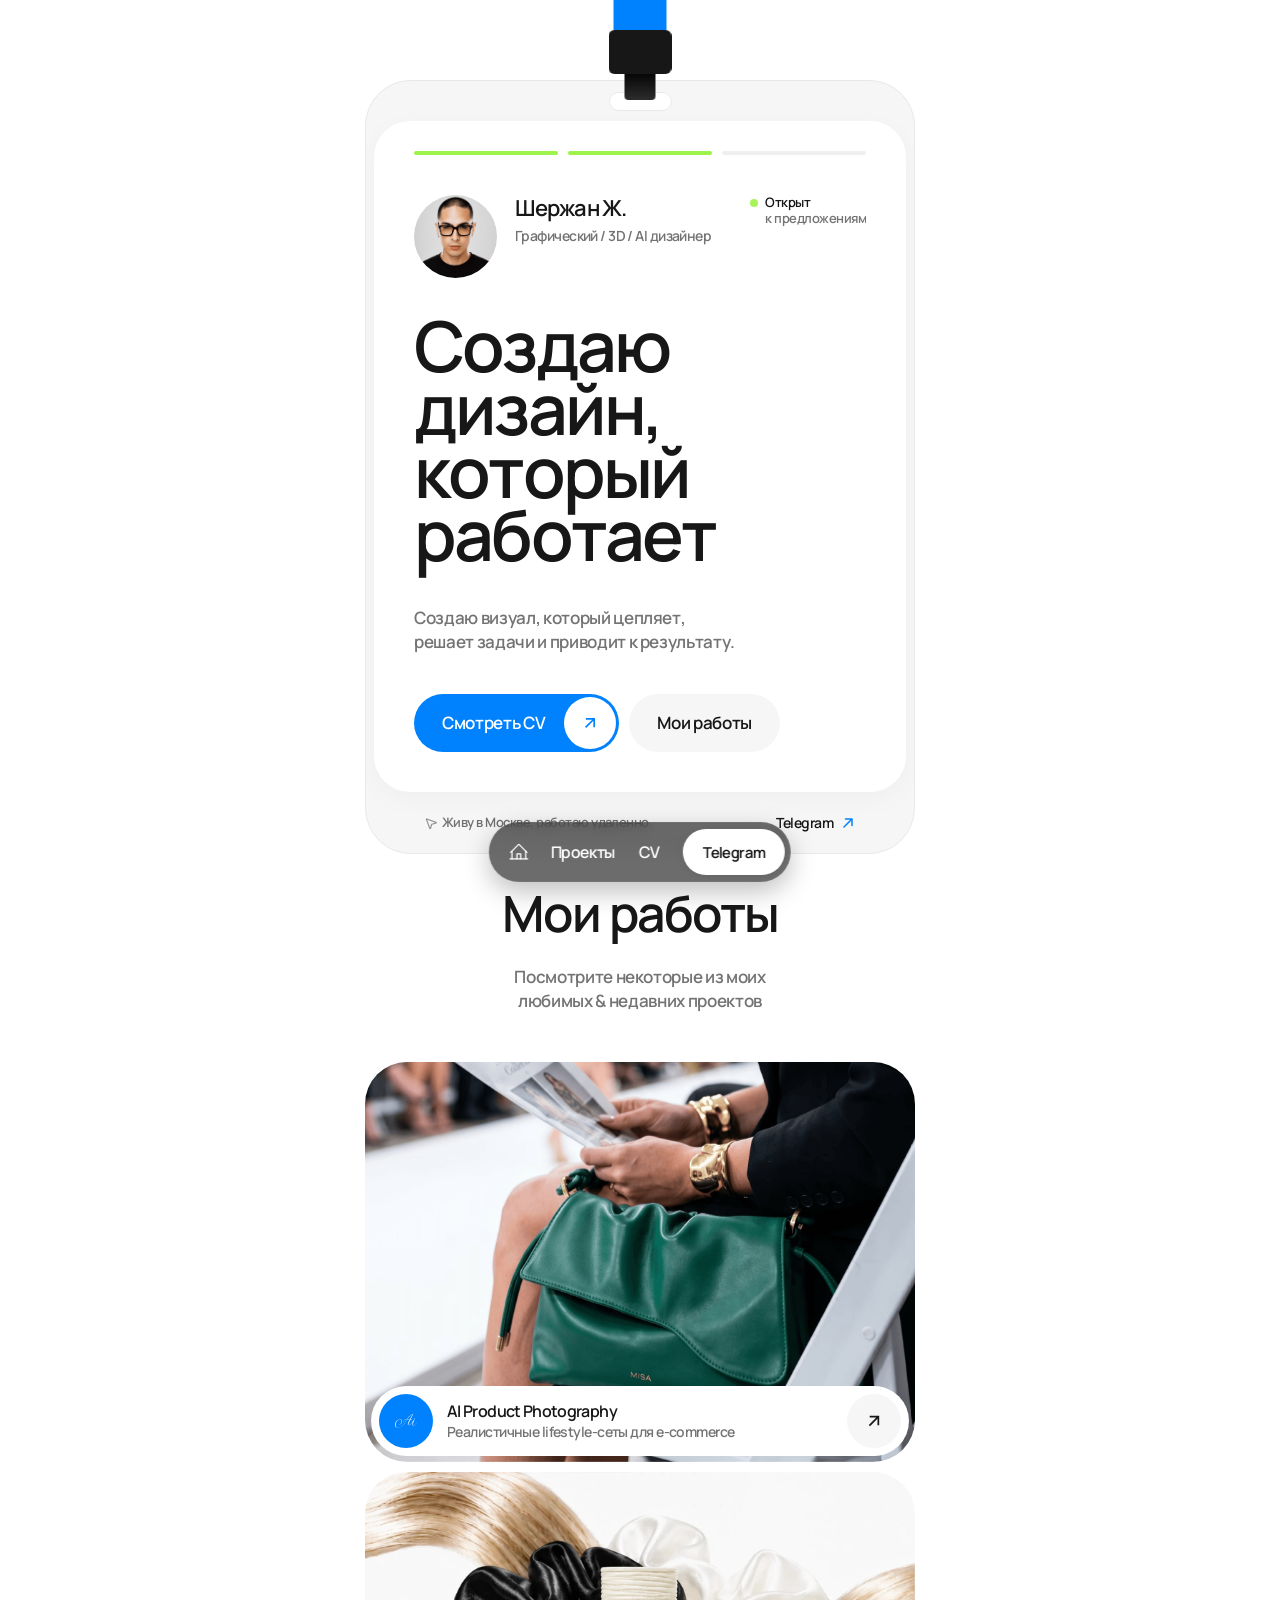
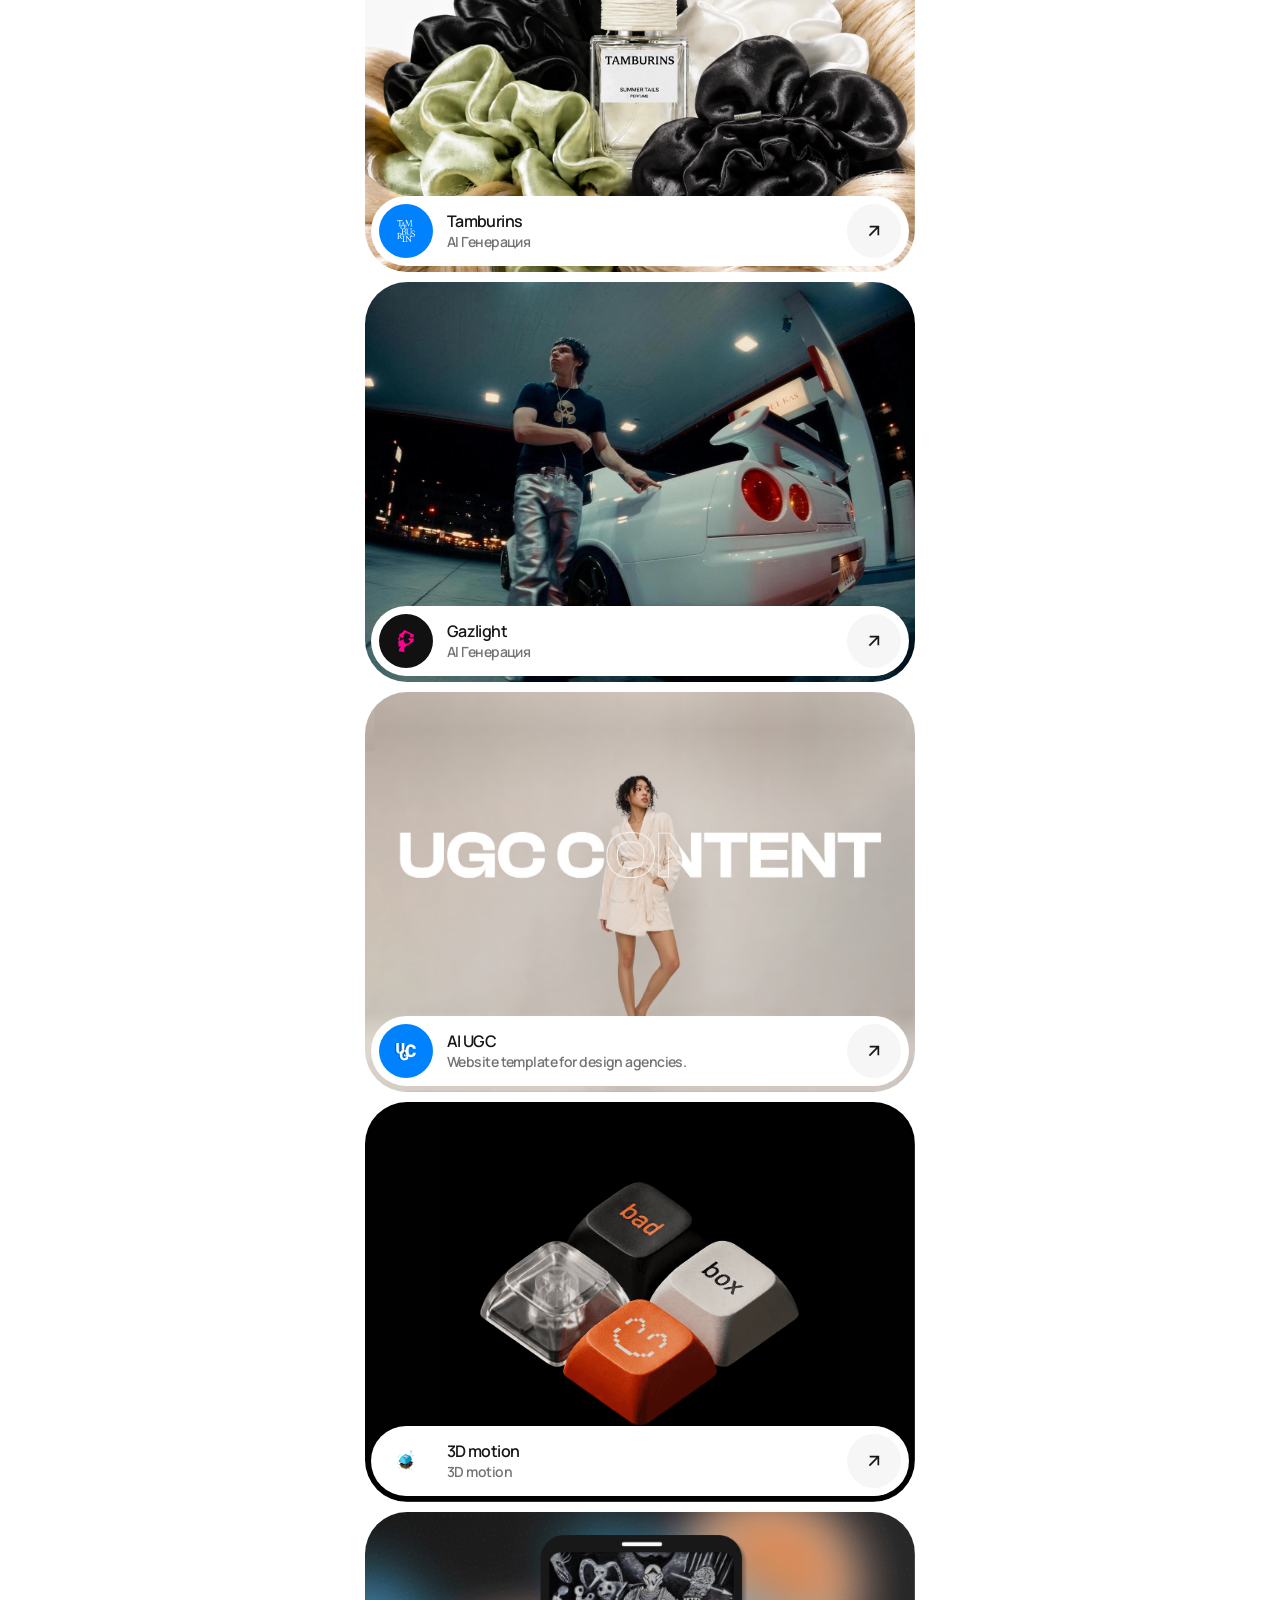
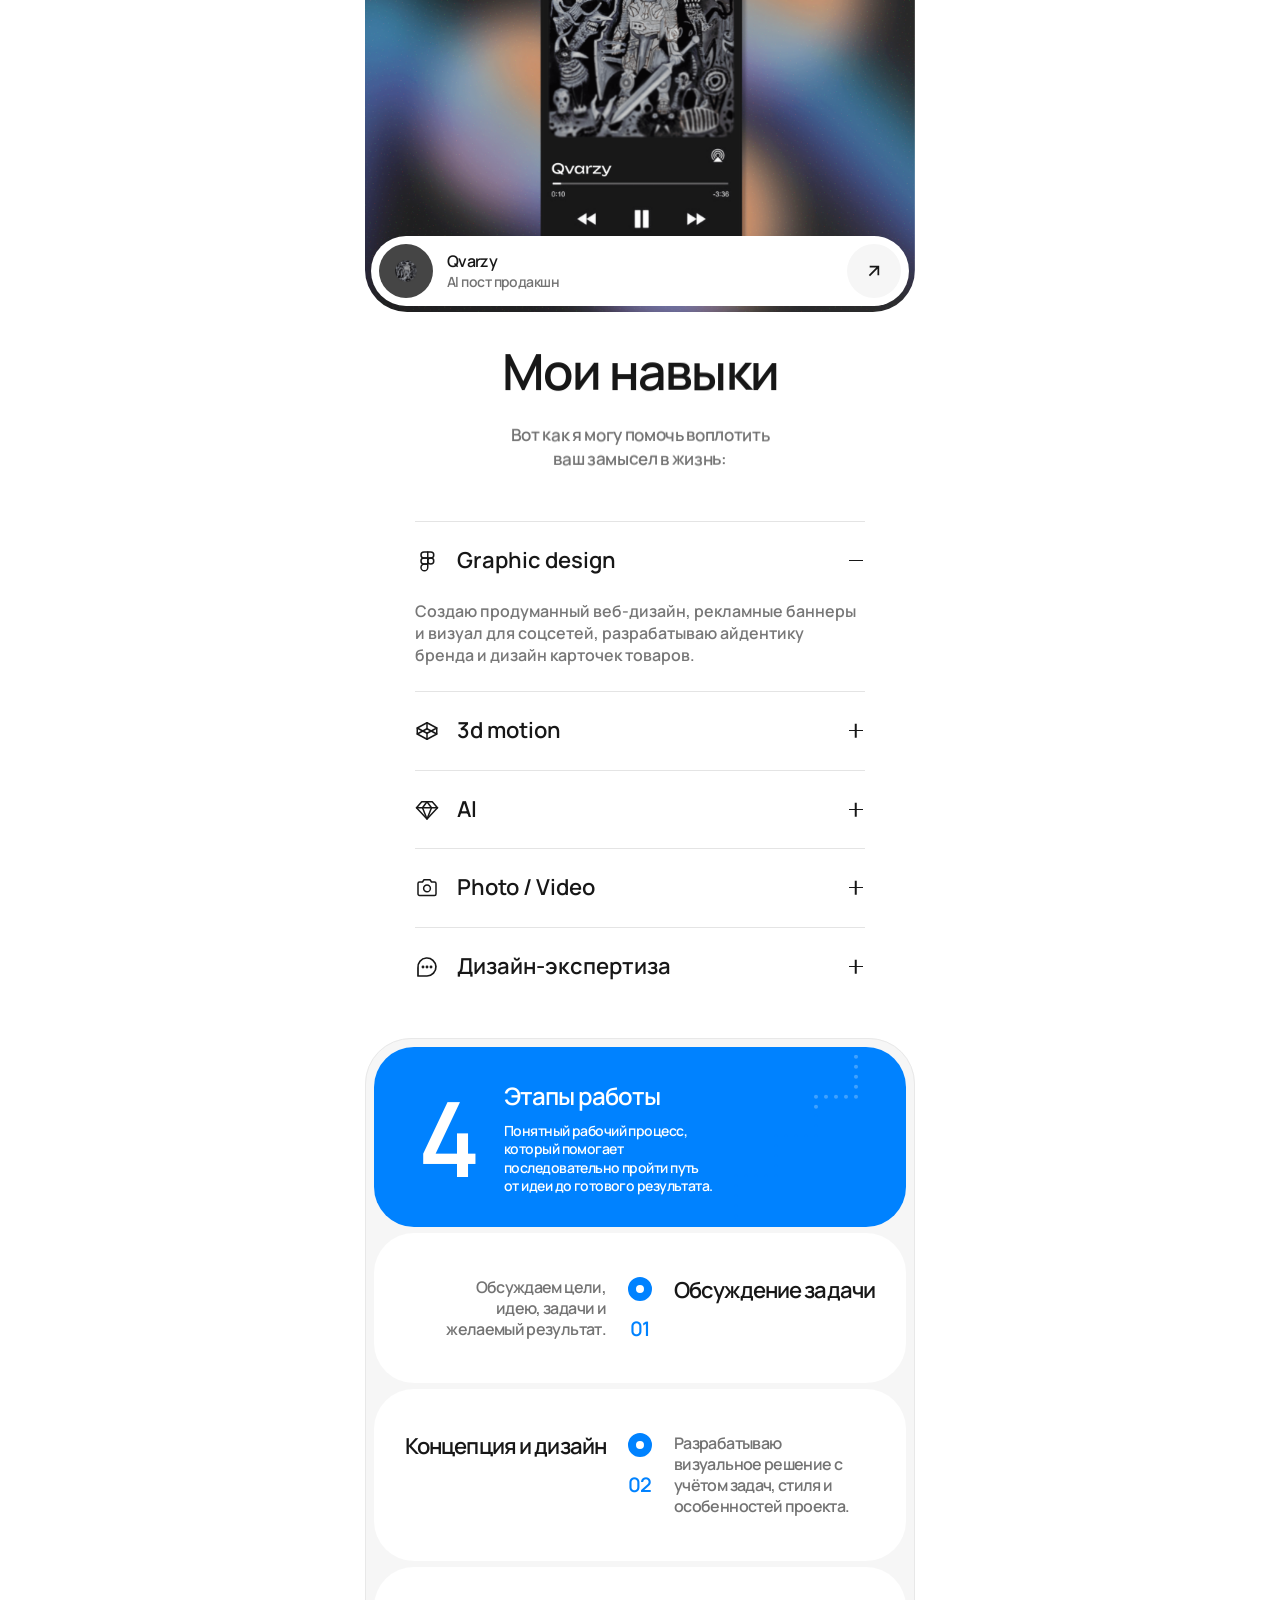
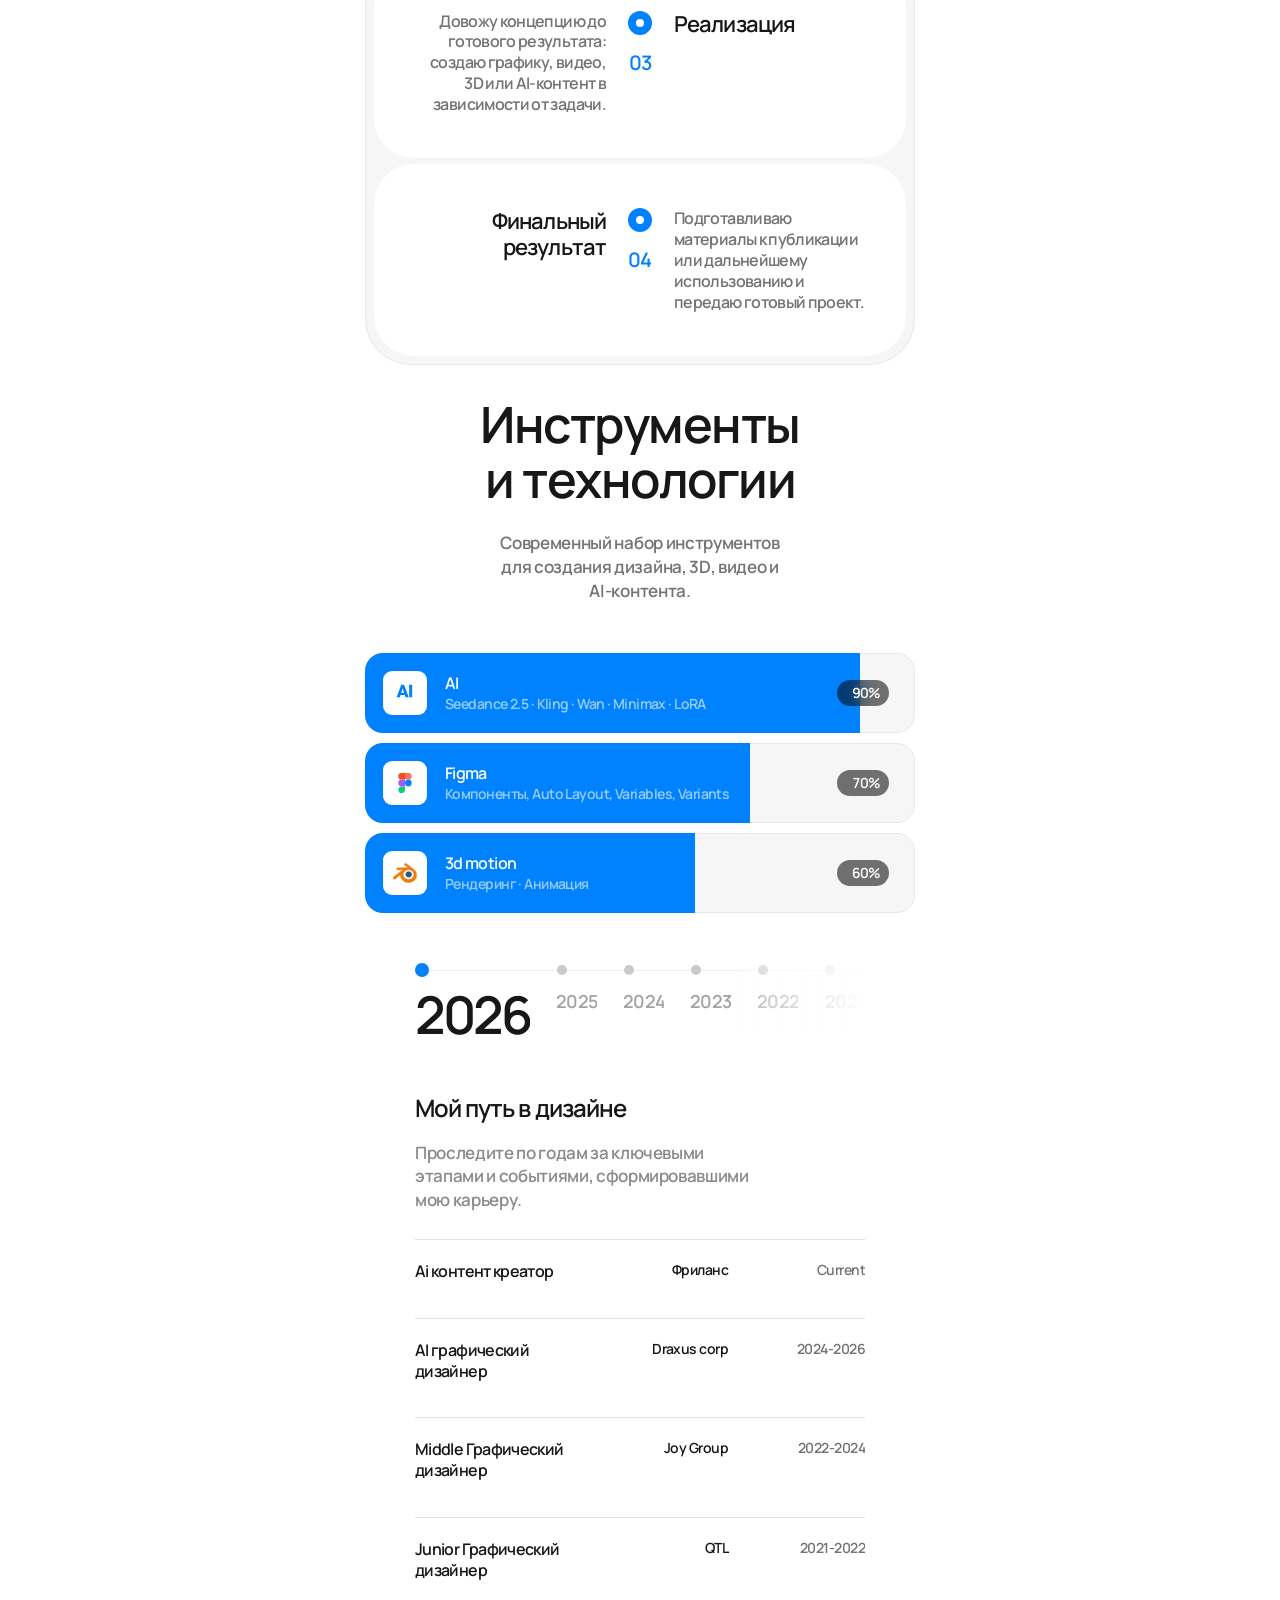
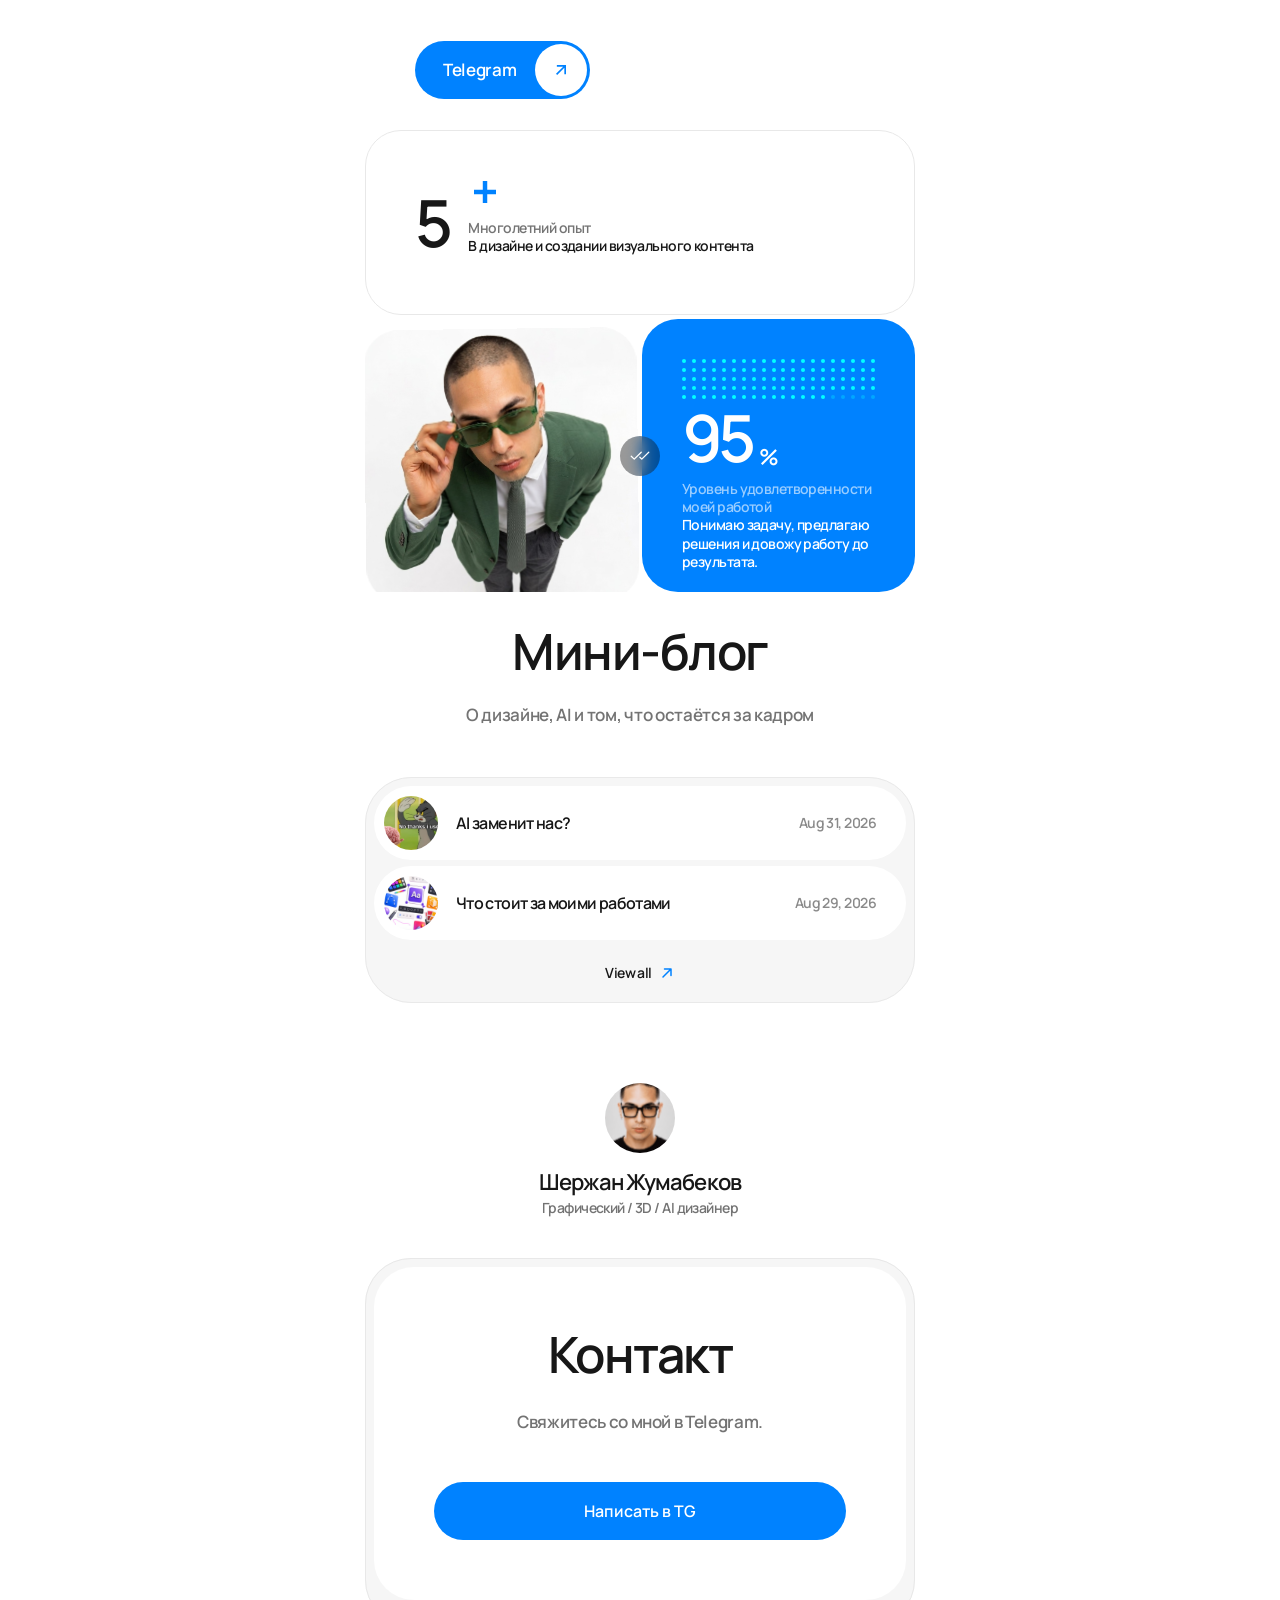
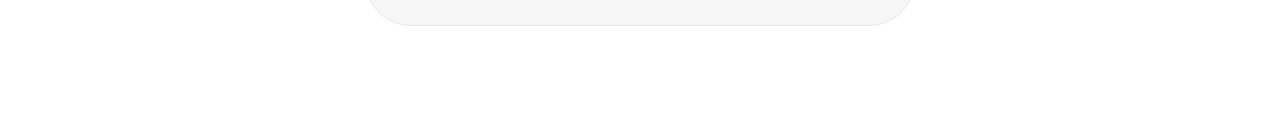
==== index.html @ c96cc1dc "Animate process steps and portrait frame; restore expertise icon" ====
<!DOCTYPE html>
<html lang="ru" data-redirect-timezone="1"><head><meta charset="utf-8">
	
	<meta name="viewport" content="width=device-width">
	
	<title>badbox</title>
    <link rel="canonical" href="https://badbox.art/"><meta property="og:url" content="https://badbox.art/"><meta name="description" content="Портфолио">
    
    
    <link href="assets/3d6a0a3b9c50b94c.svg" rel="icon" media="(prefers-color-scheme: light)">
    <link href="assets/3d6a0a3b9c50b94c.svg" rel="icon" media="(prefers-color-scheme: dark)">
    <link rel="apple-touch-icon" href="assets/d44ceb33032a2ff4.png">
    <!-- Open Graph -->
    <meta property="og:type" content="website">
    <meta property="og:title" content="badbox">
    <meta property="og:description" content="Портфолио">
    <meta property="og:image" content="https://badbox.art/assets/4b204fa4a8408625.png">
    <!-- X -->
    <meta name="twitter:card" content="summary_large_image">
    <meta name="twitter:title" content="badbox">
    <meta name="twitter:description" content="Портфолио">
    <meta name="twitter:image" content="https://badbox.art/assets/4b204fa4a8408625.png">
	
	
	
	
	<!-- Start of headStart -->
    
    <!-- End of headStart -->
	
	<style data-framer-font-css="">/* cyrillic-ext */
@font-face {
  font-family: 'Manrope';
  font-style: normal;
  font-weight: 600;
  font-display: swap;
  src: url("assets/c7fd4d1809a93c6b.woff2") format('woff2');
  unicode-range: U+0460-052F, U+1C80-1C8A, U+20B4, U+2DE0-2DFF, U+A640-A69F, U+FE2E-FE2F;
}
/* cyrillic */
@font-face {
  font-family: 'Manrope';
  font-style: normal;
  font-weight: 600;
  font-display: swap;
  src: url("assets/e3d16c8e3292f7d4.woff2") format('woff2');
  unicode-range: U+0301, U+0400-045F, U+0490-0491, U+04B0-04B1, U+2116;
}
/* greek */
@font-face {
  font-family: 'Manrope';
  font-style: normal;
  font-weight: 600;
  font-display: swap;
  src: url("assets/1ceaa93be93a7d6b.woff2") format('woff2');
  unicode-range: U+0370-0377, U+037A-037F, U+0384-038A, U+038C, U+038E-03A1, U+03A3-03FF;
}
/* vietnamese */
@font-face {
  font-family: 'Manrope';
  font-style: normal;
  font-weight: 600;
  font-display: swap;
  src: url("assets/5369d9e214bd3a93.woff2") format('woff2');
  unicode-range: U+0102-0103, U+0110-0111, U+0128-0129, U+0168-0169, U+01A0-01A1, U+01AF-01B0, U+0300-0301, U+0303-0304, U+0308-0309, U+0323, U+0329, U+1EA0-1EF9, U+20AB;
}
/* latin-ext */
@font-face {
  font-family: 'Manrope';
  font-style: normal;
  font-weight: 600;
  font-display: swap;
  src: url("assets/22b20265c365558c.woff2") format('woff2');
  unicode-range: U+0100-02BA, U+02BD-02C5, U+02C7-02CC, U+02CE-02D7, U+02DD-02FF, U+0304, U+0308, U+0329, U+1D00-1DBF, U+1E00-1E9F, U+1EF2-1EFF, U+2020, U+20A0-20AB, U+20AD-20C0, U+2113, U+2C60-2C7F, U+A720-A7FF;
}
/* latin */
@font-face {
  font-family: 'Manrope';
  font-style: normal;
  font-weight: 600;
  font-display: swap;
  src: url("assets/4003d8cee9e21e2f.woff2") format('woff2');
  unicode-range: U+0000-00FF, U+0131, U+0152-0153, U+02BB-02BC, U+02C6, U+02DA, U+02DC, U+0304, U+0308, U+0329, U+2000-206F, U+20AC, U+2122, U+2191, U+2193, U+2212, U+2215, U+FEFF, U+FFFD;
}
/* cyrillic-ext */
@font-face {
  font-family: 'Fragment Mono';
  font-style: normal;
  font-weight: 400;
  src: url("assets/d0ce28144ab29287.woff2") format('woff2');
  unicode-range: U+0460-052F, U+1C80-1C8A, U+20B4, U+2DE0-2DFF, U+A640-A69F, U+FE2E-FE2F;
}
/* latin-ext */
@font-face {
  font-family: 'Fragment Mono';
  font-style: normal;
  font-weight: 400;
  src: url("assets/e98db32b03ffb6a8.woff2") format('woff2');
  unicode-range: U+0100-02BA, U+02BD-02C5, U+02C7-02CC, U+02CE-02D7, U+02DD-02FF, U+0304, U+0308, U+0329, U+1D00-1DBF, U+1E00-1E9F, U+1EF2-1EFF, U+2020, U+20A0-20AB, U+20AD-20C0, U+2113, U+2C60-2C7F, U+A720-A7FF;
}
/* latin */
@font-face {
  font-family: 'Fragment Mono';
  font-style: normal;
  font-weight: 400;
  src: url("assets/b134768b721cde19.woff2") format('woff2');
  unicode-range: U+0000-00FF, U+0131, U+0152-0153, U+02BB-02BC, U+02C6, U+02DA, U+02DC, U+0304, U+0308, U+0329, U+2000-206F, U+20AC, U+2122, U+2191, U+2193, U+2212, U+2215, U+FEFF, U+FFFD;
}

@font-face { font-family: "Inter"; src: url("assets/ba02b29b109b0773.woff2"); font-display: swap; font-style: normal; font-weight: 400; unicode-range: U+0460-052F, U+1C80-1C88, U+20B4, U+2DE0-2DFF, U+A640-A69F, U+FE2E-FE2F }
@font-face { font-family: "Inter"; src: url("assets/d342a0351181483e.woff2"); font-display: swap; font-style: normal; font-weight: 400; unicode-range: U+0301, U+0400-045F, U+0490-0491, U+04B0-04B1, U+2116 }
@font-face { font-family: "Inter"; src: url("assets/29ec2a1bd449544c.woff2"); font-display: swap; font-style: normal; font-weight: 400; unicode-range: U+1F00-1FFF }
@font-face { font-family: "Inter"; src: url("assets/2666a469c59bd1f6.woff2"); font-display: swap; font-style: normal; font-weight: 400; unicode-range: U+0370-03FF }
@font-face { font-family: "Inter"; src: url("assets/ca74d6701961184b.woff2"); font-display: swap; font-style: normal; font-weight: 400; unicode-range: U+0100-024F, U+0259, U+1E00-1EFF, U+2020, U+20A0-20AB, U+20AD-20CF, U+2113, U+2C60-2C7F, U+A720-A7FF }
@font-face { font-family: "Inter"; src: url("assets/5afd6099115c5013.woff2"); font-display: swap; font-style: normal; font-weight: 400; unicode-range: U+0000-00FF, U+0131, U+0152-0153, U+02BB-02BC, U+02C6, U+02DA, U+02DC, U+2000-206F, U+2070, U+2074-207E, U+2080-208E, U+20AC, U+2122, U+2191, U+2193, U+2212, U+2215, U+FEFF, U+FFFD }
@font-face { font-family: "Inter"; src: url("assets/b055aed328b37954.woff2"); font-display: swap; font-style: normal; font-weight: 400; unicode-range: U+0102-0103, U+0110-0111, U+0128-0129, U+0168-0169, U+01A0-01A1, U+01AF-01B0, U+1EA0-1EF9, U+20AB }
@font-face { font-family: "Inter"; src: url("assets/61418a355f788553.woff2"); font-display: swap; font-style: normal; font-weight: 400; unicode-range: U+0000-00FF, U+0131, U+0152-0153, U+02BB-02BC, U+02C6, U+02DA, U+02DC, U+2000-206F, U+2074, U+20AC, U+2122, U+2191, U+2193, U+2212, U+2215, U+FEFF, U+FFFD }
@font-face { font-family: "Inter"; src: url("assets/3d473effb90fe382.woff2"); font-display: swap; font-style: italic; font-weight: 400; unicode-range: U+0460-052F, U+1C80-1C88, U+20B4, U+2DE0-2DFF, U+A640-A69F, U+FE2E-FE2F }
@font-face { font-family: "Inter"; src: url("assets/79cc69148c964e21.woff2"); font-display: swap; font-style: italic; font-weight: 400; unicode-range: U+0301, U+0400-045F, U+0490-0491, U+04B0-04B1, U+2116 }
@font-face { font-family: "Inter"; src: url("assets/39874444e1b09902.woff2"); font-display: swap; font-style: italic; font-weight: 400; unicode-range: U+1F00-1FFF }
@font-face { font-family: "Inter"; src: url("assets/b8b4c65d650e8243.woff2"); font-display: swap; font-style: italic; font-weight: 400; unicode-range: U+0370-03FF }
@font-face { font-family: "Inter"; src: url("assets/0cdb6a6ecb3a70ce.woff2"); font-display: swap; font-style: italic; font-weight: 400; unicode-range: U+0100-024F, U+0259, U+1E00-1EFF, U+2020, U+20A0-20AB, U+20AD-20CF, U+2113, U+2C60-2C7F, U+A720-A7FF }
@font-face { font-family: "Inter"; src: url("assets/1ef5587c1bcb244c.woff2"); font-display: swap; font-style: italic; font-weight: 400; unicode-range: U+0000-00FF, U+0131, U+0152-0153, U+02BB-02BC, U+02C6, U+02DA, U+02DC, U+2000-206F, U+2070, U+2074-207E, U+2080-208E, U+20AC, U+2122, U+2191, U+2193, U+2212, U+2215, U+FEFF, U+FFFD }
@font-face { font-family: "Inter"; src: url("assets/d84988c361aa82fa.woff2"); font-display: swap; font-style: italic; font-weight: 400; unicode-range: U+0102-0103, U+0110-0111, U+0128-0129, U+0168-0169, U+01A0-01A1, U+01AF-01B0, U+1EA0-1EF9, U+20AB }
@font-face { font-family: "Inter"; src: url("assets/48d547890ca14616.woff2"); font-display: swap; font-style: normal; font-weight: 700; unicode-range: U+0460-052F, U+1C80-1C88, U+20B4, U+2DE0-2DFF, U+A640-A69F, U+FE2E-FE2F }
@font-face { font-family: "Inter"; src: url("assets/b7bcaf4d3812f980.woff2"); font-display: swap; font-style: normal; font-weight: 700; unicode-range: U+0301, U+0400-045F, U+0490-0491, U+04B0-04B1, U+2116 }
@font-face { font-family: "Inter"; src: url("assets/f5679bd140c345da.woff2"); font-display: swap; font-style: normal; font-weight: 700; unicode-range: U+1F00-1FFF }
@font-face { font-family: "Inter"; src: url("assets/4c7778edc8ca1cb1.woff2"); font-display: swap; font-style: normal; font-weight: 700; unicode-range: U+0370-03FF }
@font-face { font-family: "Inter"; src: url("assets/388a7c4ebd43469a.woff2"); font-display: swap; font-style: normal; font-weight: 700; unicode-range: U+0100-024F, U+0259, U+1E00-1EFF, U+2020, U+20A0-20AB, U+20AD-20CF, U+2113, U+2C60-2C7F, U+A720-A7FF }
@font-face { font-family: "Inter"; src: url("assets/cd48ba5f964ee1a0.woff2"); font-display: swap; font-style: normal; font-weight: 700; unicode-range: U+0000-00FF, U+0131, U+0152-0153, U+02BB-02BC, U+02C6, U+02DA, U+02DC, U+2000-206F, U+2070, U+2074-207E, U+2080-208E, U+20AC, U+2122, U+2191, U+2193, U+2212, U+2215, U+FEFF, U+FFFD }
@font-face { font-family: "Inter"; src: url("assets/c0215d82c6dd9ed2.woff2"); font-display: swap; font-style: normal; font-weight: 700; unicode-range: U+0102-0103, U+0110-0111, U+0128-0129, U+0168-0169, U+01A0-01A1, U+01AF-01B0, U+1EA0-1EF9, U+20AB }
@font-face { font-family: "Inter"; src: url("assets/1f1f2cc180697dbd.woff2"); font-display: swap; font-style: italic; font-weight: 700; unicode-range: U+0460-052F, U+1C80-1C88, U+20B4, U+2DE0-2DFF, U+A640-A69F, U+FE2E-FE2F }
@font-face { font-family: "Inter"; src: url("assets/1f3e1827f7fa5bac.woff2"); font-display: swap; font-style: italic; font-weight: 700; unicode-range: U+0301, U+0400-045F, U+0490-0491, U+04B0-04B1, U+2116 }
@font-face { font-family: "Inter"; src: url("assets/2ca7f64738741418.woff2"); font-display: swap; font-style: italic; font-weight: 700; unicode-range: U+1F00-1FFF }
@font-face { font-family: "Inter"; src: url("assets/0c089940c6ec5a6c.woff2"); font-display: swap; font-style: italic; font-weight: 700; unicode-range: U+0370-03FF }
@font-face { font-family: "Inter"; src: url("assets/dfa7f96c71c1563d.woff2"); font-display: swap; font-style: italic; font-weight: 700; unicode-range: U+0100-024F, U+0259, U+1E00-1EFF, U+2020, U+20A0-20AB, U+20AD-20CF, U+2113, U+2C60-2C7F, U+A720-A7FF }
@font-face { font-family: "Inter"; src: url("assets/b59b5fa8f1d5e251.woff2"); font-display: swap; font-style: italic; font-weight: 700; unicode-range: U+0000-00FF, U+0131, U+0152-0153, U+02BB-02BC, U+02C6, U+02DA, U+02DC, U+2000-206F, U+2070, U+2074-207E, U+2080-208E, U+20AC, U+2122, U+2191, U+2193, U+2212, U+2215, U+FEFF, U+FFFD }
@font-face { font-family: "Inter"; src: url("assets/e340c6acada33bd1.woff2"); font-display: swap; font-style: italic; font-weight: 700; unicode-range: U+0102-0103, U+0110-0111, U+0128-0129, U+0168-0169, U+01A0-01A1, U+01AF-01B0, U+1EA0-1EF9, U+20AB }
@font-face { font-family: "Manrope"; src: url("assets/b00e3a79b8e3e734.woff2"); font-display: swap; font-style: normal; font-weight: 700 }
@font-face { font-family: "Manrope Placeholder"; src: local("Arial"); ascent-override: 102.74%; descent-override: 28.91%; line-gap-override: 0.00%; size-adjust: 103.76% }
@font-face { font-family: "Inter Placeholder"; src: local("Arial"); ascent-override: 89.79%; descent-override: 22.36%; line-gap-override: 0.00%; size-adjust: 107.89% }</style>
	
	
	<meta name="robots" content="max-image-preview:large"><style data-framer-css-ssr-minified="" data-framer-components="framer-lib-cursors-host framer-jVo48 PropertyOverrides framer-qORA3 framer-OJB6P framer-lib-combinedCSSRules framer-X8zjM framer-pCf0Q framer-bD61U framer-SRG69 framer-hKHjl framer-LFN0D framer-PbmDO framer-tURyN framer-PpfdX framer-GTFAm framer-I69i9 framer-lSUAP framer-ohg0r framer-3cZA4 framer-8yz70 framer-L1v8w framer-b246R framer-EBonR framer-e2bMi framer-4k4vL framer-me2iA framer-LXbWX framer-lib-form-plain-text-input framer-vWtJe framer-Cd0a8 framer-LKsRy framer-RZTXj framer-UKeij">html,body,#main{box-sizing:border-box;margin:0;padding:0}:root{-webkit-font-smoothing:antialiased;-moz-osx-font-smoothing:grayscale}*{box-sizing:border-box;-webkit-font-smoothing:inherit}h1,h2,h3,h4,h5,h6,p,figure{margin:0}body,input,textarea,select,button{font-family:sans-serif;font-size:12px}body{--token-40ce9490-fd39-410b-ac94-e510e1ad0c12:#fff;--token-dabf75b6-d636-4775-a1b9-f983143bce1c:#0082FF;--token-52aefa32-77ec-4839-a61f-af30919fc997:#0082FF;--token-743329cd-86bc-44bd-b549-0685bbd4b126:#171717;--token-0123e7d6-2f68-45c5-a99e-1cde484b2234:#f6f6f6;--token-8548e355-ddb7-4ee9-9e83-12626e62cd19:#fff;--token-f4d62661-1ad3-4941-8028-34f486312ad1:#050505;--token-d26d0a6a-bee9-45a2-90b0-4331e05dae91:#0b0b0b99;--token-06893589-c0f0-46a9-a272-d1bb23e77a6a:#c7ff97;--framer-will-change-override:none}@supports (background:-webkit-named-image(i)) and (not (grid-template-rows:subgrid)){body{--framer-will-change-override:transform}}@supports (background:-webkit-named-image(i)) and (not (position-area:top right)){body{--framer-will-change-filter-override:filter}}[data-framer-component-type=Text] div div span,[data-framer-component-type=Text] a div span,[data-framer-component-type=Text] span span span,[data-framer-component-type=Text] p span span,[data-framer-component-type=Text] h1 span span,[data-framer-component-type=Text] h2 span span,[data-framer-component-type=Text] h3 span span,[data-framer-component-type=Text] h4 span span,[data-framer-component-type=Text] h5 span span,[data-framer-component-type=Text] h6 span span,[data-framer-component-type=Text] a{font-family:var(--font-family);font-style:var(--font-style);font-weight:min(calc(var(--framer-font-weight-increase,0) + var(--font-weight,400)), 900);color:var(--text-color);letter-spacing:var(--letter-spacing);font-size:var(--font-size);text-transform:var(--text-transform);--text-decoration:var(--framer-text-decoration-style,solid) var(--framer-text-decoration,none) var(--framer-text-decoration-color,currentcolor) var(--framer-text-decoration-thickness,auto);--text-decoration-skip-ink:var(--framer-text-decoration-skip-ink);--text-underline-offset:var(--framer-text-decoration-offset);line-height:var(--line-height);--font-family:var(--framer-font-family);--font-style:var(--framer-font-style);--font-weight:var(--framer-font-weight);--text-color:var(--framer-text-color);--letter-spacing:var(--framer-letter-spacing);--font-size:var(--framer-font-size);--text-transform:var(--framer-text-transform);--line-height:var(--framer-line-height)}@supports not (color:color(display-p3 1 1 1)){p.framer-text,div.framer-text,h1.framer-text,h2.framer-text,h3.framer-text,h4.framer-text,h5.framer-text,h6.framer-text,li.framer-text,ol.framer-text,ul.framer-text,span.framer-text:not([data-text-fill]){color:var(--framer-blockquote-text-color-rgb,var(--framer-blockquote-text-color,var(--framer-text-color-rgb,var(--framer-text-color,#000))));-webkit-text-stroke-color:var(--framer-text-stroke-color-rgb,var(--framer-text-stroke-color,initial))}mark.framer-text{background-color:var(--framer-blockquote-text-background-color-rgb,var(--framer-blockquote-text-background-color,var(--framer-text-background-color-rgb,var(--framer-text-background-color,initial))))}}@supports not (color:color(display-p3 1 1 1)){code.framer-text,code.framer-text span.framer-text:not([data-text-fill]){color:var(--framer-blockquote-text-color-rgb,var(--framer-blockquote-text-color,var(--framer-code-text-color-rgb,var(--framer-code-text-color,var(--framer-text-color-rgb,var(--framer-text-color,#000))))))}}@supports not (color:color(display-p3 1 1 1)){a.framer-text,span.framer-text[data-nested-link]{color:var(--framer-link-text-color-rgb,var(--framer-link-text-color,var(--framer-blockquote-text-color-rgb,var(--framer-blockquote-text-color,var(--framer-text-color-rgb,var(--framer-text-color,#000))))));background-color:var(--framer-link-text-background-color-rgb,var(--framer-link-text-background-color,initial));-webkit-text-decoration-color:var(--framer-link-text-decoration-color-rgb,var(--framer-link-text-decoration-color,var(--framer-text-decoration-color-rgb,var(--framer-text-decoration-color,currentcolor))));text-decoration-color:var(--framer-link-text-decoration-color-rgb,var(--framer-link-text-decoration-color,var(--framer-text-decoration-color-rgb,var(--framer-text-decoration-color,currentcolor))))}}@supports not (color:color(display-p3 1 1 1)){code.framer-text a.framer-text,code.framer-text a.framer-text span.framer-text:not([data-text-fill]),code.framer-text span.framer-text[data-nested-link],code.framer-text span.framer-text[data-nested-link] span.framer-text:not([data-text-fill]){color:var(--framer-link-text-color-rgb,var(--framer-link-text-color,var(--framer-blockquote-text-color-rgb,var(--framer-blockquote-text-color,var(--framer-code-text-color-rgb,var(--framer-code-text-color,var(--framer-text-color-rgb,var(--framer-text-color,#000))))))))}}@supports not (color:color(display-p3 1 1 1)){a.framer-text:hover,span.framer-text[data-nested-link]:hover{color:var(--framer-link-hover-text-color-rgb,var(--framer-link-hover-text-color,var(--framer-link-text-color-rgb,var(--framer-link-text-color,var(--framer-blockquote-text-color-rgb,var(--framer-blockquote-text-color,var(--framer-text-color-rgb,var(--framer-text-color,#000))))))));background-color:var(--framer-link-hover-text-background-color-rgb,var(--framer-link-hover-text-background-color,var(--framer-link-text-background-color-rgb,var(--framer-link-text-background-color,var(--framer-text-background-color-rgb,var(--framer-text-background-color,initial))))));-webkit-text-decoration-color:var(--framer-link-hover-text-decoration-color-rgb,var(--framer-link-hover-text-decoration-color,var(--framer-link-text-decoration-color-rgb,var(--framer-link-text-decoration-color,var(--framer-text-decoration-color-rgb,var(--framer-text-decoration-color,currentcolor))))));text-decoration-color:var(--framer-link-hover-text-decoration-color-rgb,var(--framer-link-hover-text-decoration-color,var(--framer-link-text-decoration-color-rgb,var(--framer-link-text-decoration-color,var(--framer-text-decoration-color-rgb,var(--framer-text-decoration-color,currentcolor))))))}}@supports not (color:color(display-p3 1 1 1)){code.framer-text a.framer-text:hover,code.framer-text span.framer-text[data-nested-link]:hover{color:var(--framer-link-hover-text-color-rgb,var(--framer-link-hover-text-color,var(--framer-link-text-color-rgb,var(--framer-link-text-color,var(--framer-blockquote-text-color-rgb,var(--framer-blockquote-text-color,var(--framer-code-text-color-rgb,var(--framer-code-text-color,var(--framer-text-color-rgb,var(--framer-text-color,#000))))))))))}}@supports not (color:color(display-p3 1 1 1)){a.framer-text[data-framer-page-link-current],span.framer-text[data-framer-page-link-current]{color:var(--framer-link-current-text-color-rgb,var(--framer-link-current-text-color,var(--framer-link-text-color-rgb,var(--framer-link-text-color,var(--framer-text-color-rgb,var(--framer-text-color,#000))))));background-color:var(--framer-link-current-text-background-color-rgb,var(--framer-link-current-text-background-color,var(--framer-link-text-background-color-rgb,var(--framer-link-text-background-color,var(--framer-text-background-color-rgb,var(--framer-text-background-color,initial))))));-webkit-text-decoration-color:var(--framer-link-current-text-decoration-color-rgb,var(--framer-link-current-text-decoration-color,var(--framer-link-text-decoration-color-rgb,var(--framer-link-text-decoration-color,var(--framer-text-decoration-color-rgb,var(--framer-text-decoration-color,currentcolor))))));text-decoration-color:var(--framer-link-current-text-decoration-color-rgb,var(--framer-link-current-text-decoration-color,var(--framer-link-text-decoration-color-rgb,var(--framer-link-text-decoration-color,var(--framer-text-decoration-color-rgb,var(--framer-text-decoration-color,currentcolor))))))}}@supports not (color:color(display-p3 1 1 1)){code.framer-text a.framer-text[data-framer-page-link-current],code.framer-text a.framer-text[data-framer-page-link-current] span.framer-text:not([data-text-fill]),code.framer-text span.framer-text[data-framer-page-link-current],code.framer-text span.framer-text[data-framer-page-link-current] span.framer-text:not([data-text-fill]){color:var(--framer-link-current-text-color-rgb,var(--framer-link-current-text-color,var(--framer-link-text-color-rgb,var(--framer-link-text-color,var(--framer-code-text-color-rgb,var(--framer-code-text-color,var(--framer-text-color-rgb,var(--framer-text-color,#000))))))));background-color:var(--framer-link-current-text-background-color-rgb,var(--framer-link-current-text-background-color,var(--framer-link-text-background-color-rgb,var(--framer-link-text-background-color,var(--framer-text-background-color-rgb,var(--framer-text-background-color,initial))))))}}@supports not (color:color(display-p3 1 1 1)){a.framer-text[data-framer-page-link-current]:hover,span.framer-text[data-framer-page-link-current]:hover{color:var(--framer-link-hover-text-color-rgb,var(--framer-link-hover-text-color,var(--framer-link-current-text-color-rgb,var(--framer-link-current-text-color,var(--framer-link-text-color-rgb,var(--framer-link-text-color,var(--framer-code-text-color-rgb,var(--framer-code-text-color,var(--framer-text-color-rgb,var(--framer-text-color,#000))))))))));background-color:var(--framer-link-hover-text-background-color-rgb,var(--framer-link-hover-text-background-color,var(--framer-link-current-text-background-color-rgb,var(--framer-link-current-text-background-color,var(--framer-link-text-background-color-rgb,var(--framer-link-text-background-color,initial))))));-webkit-text-decoration-color:var(--framer-link-hover-text-decoration-color-rgb,var(--framer-link-hover-text-decoration-color,var(--framer-link-current-text-decoration-color-rgb,var(--framer-link-current-text-decoration-color,var(--framer-link-text-decoration-color-rgb,var(--framer-link-text-decoration-color,var(--framer-text-decoration-color-rgb,var(--framer-text-decoration-color,currentcolor))))))));text-decoration-color:var(--framer-link-hover-text-decoration-color-rgb,var(--framer-link-hover-text-decoration-color,var(--framer-link-current-text-decoration-color-rgb,var(--framer-link-current-text-decoration-color,var(--framer-link-text-decoration-color-rgb,var(--framer-link-text-decoration-color,var(--framer-text-decoration-color-rgb,var(--framer-text-decoration-color,currentcolor))))))))}}@supports not (color:color(display-p3 1 1 1)){code.framer-text a.framer-text[data-framer-page-link-current]:hover,code.framer-text a.framer-text[data-framer-page-link-current]:hover span.framer-text:not([data-text-fill]),code.framer-text span.framer-text[data-framer-page-link-current]:hover,code.framer-text span.framer-text[data-framer-page-link-current]:hover span.framer-text:not([data-text-fill]){color:var(--framer-link-hover-text-color-rgb,var(--framer-link-hover-text-color,var(--framer-link-current-text-color-rgb,var(--framer-link-current-text-color,var(--framer-link-text-color-rgb,var(--framer-link-text-color,var(--framer-code-text-color-rgb,var(--framer-code-text-color,var(--framer-text-color-rgb,var(--framer-text-color,#000))))))))));background-color:var(--framer-link-hover-text-background-color-rgb,var(--framer-link-hover-text-background-color,var(--framer-link-current-text-background-color-rgb,var(--framer-link-current-text-background-color,var(--framer-link-text-background-color-rgb,var(--framer-link-text-background-color,initial))))))}}[data-framer-component-type=Stack]:not([data-framer-generated])>*,[data-framer-component-type=Stack]:not([data-framer-generated])>[data-framer-component-type],NavigationContainer [data-framer-component-type=NavigationContainer]>*,[data-framer-component-type=NavigationContainer]>[data-framer-component-type]{position:relative}@supports not (overflow:clip){:root{--overflow-clip-fallback:hidden}}@supports (background:-webkit-named-image(i)) and (not (contain-intrinsic-size:inherit)){div.framer-text,p.framer-text,h1.framer-text,h2.framer-text,h3.framer-text,h4.framer-text,h5.framer-text,h6.framer-text,ol.framer-text,ul.framer-text,li.framer-text,blockquote.framer-text,.framer-text.framer-image{display:var(--text-truncation-display-inline-for-safari-16,revert)}div.framer-text:after,p.framer-text:after,h1.framer-text:after,h2.framer-text:after,h3.framer-text:after,h4.framer-text:after,h5.framer-text:after,h6.framer-text:after,ol.framer-text:after,ul.framer-text:after,li.framer-text:after,blockquote.framer-text:after,.framer-text.framer-image:after{content:var(--text-truncation-line-break-for-safari-16);white-space:pre}.framer-text.framer-text-module,.framer-text.framer-table-wrapper{display:var(--text-truncation-display-none-for-safari-16,revert)}p.framer-text[data-text-fill]{display:var(--text-truncation-display-inline-for-safari-16,inline-block)}}@supports (corner-shape:superellipse(2)){:root{--one-if-corner-shape-supported:1}}.framer-cursor-none,.framer-cursor-none *{cursor:none!important}.framer-pointer-events-none,.framer-pointer-events-none *{pointer-events:none!important}.framer-jVo48.framer-rdeizm,.framer-jVo48 .framer-rdeizm{display:block}.framer-jVo48.framer-1595k7h{background-color:var(--token-40ce9490-fd39-410b-ac94-e510e1ad0c12,#fff);flex-flow:column;place-content:center flex-start;align-items:center;gap:0;width:100%;height:min-content;padding:0;display:flex;position:relative;overflow:hidden}.framer-jVo48 .framer-1bb5qds-container{bottom:calc(calc(100% - min(var(--framer-viewport-height,100%), 100%)) + 18px);height:auto;position:var(--framer-canvas-fixed-position,fixed);z-index:9;flex:none;order:-1000;width:auto;left:50%;transform:translate(-50%)}.framer-jVo48 .framer-r8c4fi{margin:0;background:0 0;flex-grow:1;width:0;height:0;margin-bottom:0;position:relative}.framer-jVo48 .framer-o5ty8u-container{flex:none;order:1002;width:100%;height:auto;position:relative}[data-layout-template=true]>#overlay{margin-bottom:0}@media (max-width:609.98px){.framer-jVo48 .framer-1bb5qds-container{bottom:calc(calc(100% - min(var(--framer-viewport-height,100%), 100%)) + 13px)}}.ssr-variant{display:contents}.framer-qORA3.framer-icpp9q,.framer-qORA3 .framer-icpp9q{display:block}.framer-qORA3.framer-90s5sz{flex-flow:column;place-content:flex-start center;align-items:flex-start;gap:10px;width:min-content;height:60px;padding:0 6px 0 13px;display:flex;position:relative;overflow:visible}.framer-qORA3 .framer-1ke43e7{flex-flow:row;flex:none;place-content:center flex-start;align-items:center;gap:15px;width:min-content;height:min-content;padding:0;display:flex;position:relative;overflow:visible}.framer-qORA3 .framer-7ygwa6{will-change:var(--framer-will-change-effect-override,transform);flex-flow:row;flex:none;place-content:center;align-items:center;gap:10px;width:34px;height:34px;padding:0;text-decoration:none;display:flex;position:relative;overflow:visible}.framer-qORA3 .framer-1ff30wl{flex:none;width:20px;height:auto;position:relative}.framer-qORA3 .framer-1a6cu04{flex-flow:row;flex:none;place-content:center;align-items:center;gap:24px;width:min-content;height:min-content;padding:0;display:flex;position:relative;overflow:visible}.framer-qORA3 .framer-1gpwifh,.framer-qORA3 .framer-8kzfzb{white-space:pre;flex:none;width:auto;height:auto;position:relative}.framer-qORA3 .framer-1h5ivqb-container{flex:none;width:auto;height:46px;position:relative}@media (max-width:609px) and (min-width:0){.framer-S2Kkv .framer-styles-preset-nkjnht:not(.rich-text-wrapper),.framer-S2Kkv .framer-styles-preset-nkjnht.rich-text-wrapper p{--framer-font-family:"Manrope", "Manrope Placeholder", sans-serif;--framer-font-family-bold:"Manrope", "Manrope Placeholder", sans-serif;--framer-font-open-type-features:normal;--framer-font-size:14px;--framer-font-style:normal;--framer-font-style-bold:normal;--framer-font-variation-axes:normal;--framer-font-weight:600;--framer-font-weight-bold:700;--framer-letter-spacing:-.04em;--framer-line-height:130%;--framer-paragraph-spacing:20px;--framer-text-alignment:start;--framer-text-color:#171717;--framer-text-decoration:none;--framer-text-stroke-color:initial;--framer-text-stroke-width:initial;--framer-text-transform:none}}.framer-lfjCt .framer-styles-preset-2cahi:not(.rich-text-wrapper),.framer-lfjCt .framer-styles-preset-2cahi.rich-text-wrapper a{--framer-link-current-text-color:var(--token-40ce9490-fd39-410b-ac94-e510e1ad0c12,#fff);--framer-link-current-text-decoration:none;--framer-link-hover-text-color:#fff9;--framer-link-hover-text-decoration:none;--framer-link-text-color:var(--token-40ce9490-fd39-410b-ac94-e510e1ad0c12,#fff);--framer-link-text-decoration:none;transition:color .2s cubic-bezier(.44,0,.56,1)}.framer-qORA3[data-border=true]:after,.framer-qORA3 [data-border=true]:after{content:"";border-width:var(--border-top-width,0) var(--border-right-width,0) var(--border-bottom-width,0) var(--border-left-width,0);border-color:var(--border-color,none);border-style:var(--border-style,none);box-sizing:border-box;border-radius:inherit;corner-shape:inherit;pointer-events:none;width:100%;height:100%;position:absolute;top:0;left:0}.framer-OJB6P{-webkit-mask:var(--framer-icon-mask);aspect-ratio:1;-webkit-mask:var(--framer-icon-mask);mask:var(--framer-icon-mask);width:24px;display:block}body{--framer-will-change-override:none}@supports (background:-webkit-named-image(i)) and (not (grid-template-rows:subgrid)){body{--framer-will-change-override:transform}}body{--framer-will-change-filter-override:none}@supports (background:-webkit-named-image(i)) and (not (position-area:top right)){body{--framer-will-change-filter-override:filter}}[data-framer-component-type]{position:absolute}[data-framer-component-type=Text]{cursor:inherit}[data-framer-component-text-autosized] *{white-space:pre}[data-framer-component-type=Text]>*{text-align:var(--framer-text-alignment,start)}[data-framer-component-type=Text] span span,[data-framer-component-type=Text] p span,[data-framer-component-type=Text] h1 span,[data-framer-component-type=Text] h2 span,[data-framer-component-type=Text] h3 span,[data-framer-component-type=Text] h4 span,[data-framer-component-type=Text] h5 span,[data-framer-component-type=Text] h6 span{display:block}[data-framer-component-type=Text] span span span,[data-framer-component-type=Text] p span span,[data-framer-component-type=Text] h1 span span,[data-framer-component-type=Text] h2 span span,[data-framer-component-type=Text] h3 span span,[data-framer-component-type=Text] h4 span span,[data-framer-component-type=Text] h5 span span,[data-framer-component-type=Text] h6 span span{display:unset}[data-framer-component-type=Text] div div span,[data-framer-component-type=Text] a div span,[data-framer-component-type=Text] span span span,[data-framer-component-type=Text] p span span,[data-framer-component-type=Text] h1 span span,[data-framer-component-type=Text] h2 span span,[data-framer-component-type=Text] h3 span span,[data-framer-component-type=Text] h4 span span,[data-framer-component-type=Text] h5 span span,[data-framer-component-type=Text] h6 span span,[data-framer-component-type=Text] a{font-family:var(--font-family);font-style:var(--font-style);font-weight:min(calc(var(--framer-font-weight-increase,0) + var(--font-weight,400)), 900);color:var(--text-color);letter-spacing:var(--letter-spacing);font-size:var(--font-size);text-transform:var(--text-transform);--text-decoration:var(--framer-text-decoration-style,solid) var(--framer-text-decoration,none) var(--framer-text-decoration-color,currentcolor) var(--framer-text-decoration-thickness,auto);--text-decoration-skip-ink:var(--framer-text-decoration-skip-ink);--text-underline-offset:var(--framer-text-decoration-offset);line-height:var(--line-height);--font-family:var(--framer-font-family);--font-style:var(--framer-font-style);--font-weight:var(--framer-font-weight);--text-color:var(--framer-text-color);--letter-spacing:var(--framer-letter-spacing);--font-size:var(--framer-font-size);--text-transform:var(--framer-text-transform);--line-height:var(--framer-line-height)}[data-framer-component-type=Text] a,[data-framer-component-type=Text] a div span,[data-framer-component-type=Text] a span span span,[data-framer-component-type=Text] a p span span,[data-framer-component-type=Text] a h1 span span,[data-framer-component-type=Text] a h2 span span,[data-framer-component-type=Text] a h3 span span,[data-framer-component-type=Text] a h4 span span,[data-framer-component-type=Text] a h5 span span,[data-framer-component-type=Text] a h6 span span{--font-family:var(--framer-link-font-family,var(--framer-font-family));--font-style:var(--framer-link-font-style,var(--framer-font-style));--font-weight:var(--framer-link-font-weight,var(--framer-font-weight));--text-color:var(--framer-link-text-color,var(--framer-text-color));--font-size:var(--framer-link-font-size,var(--framer-font-size));--text-transform:var(--framer-link-text-transform,var(--framer-text-transform));--text-decoration:var(--framer-link-text-decoration-style,var(--framer-text-decoration-style,solid)) var(--framer-link-text-decoration,var(--framer-text-decoration,none)) var(--framer-link-text-decoration-color,var(--framer-text-decoration-color,currentcolor)) var(--framer-link-text-decoration-thickness,var(--framer-text-decoration-thickness,auto));--text-decoration-skip-ink:var(--framer-link-text-decoration-skip-ink,var(--framer-text-decoration-skip-ink));--text-underline-offset:var(--framer-link-text-decoration-offset,var(--framer-text-decoration-offset))}[data-framer-component-type=Text] a:hover,[data-framer-component-type=Text] a div span:hover,[data-framer-component-type=Text] a span span span:hover,[data-framer-component-type=Text] a p span span:hover,[data-framer-component-type=Text] a h1 span span:hover,[data-framer-component-type=Text] a h2 span span:hover,[data-framer-component-type=Text] a h3 span span:hover,[data-framer-component-type=Text] a h4 span span:hover,[data-framer-component-type=Text] a h5 span span:hover,[data-framer-component-type=Text] a h6 span span:hover{--font-family:var(--framer-link-hover-font-family,var(--framer-link-font-family,var(--framer-font-family)));--font-style:var(--framer-link-hover-font-style,var(--framer-link-font-style,var(--framer-font-style)));--font-weight:var(--framer-link-hover-font-weight,var(--framer-link-font-weight,var(--framer-font-weight)));--text-color:var(--framer-link-hover-text-color,var(--framer-link-text-color,var(--framer-text-color)));--font-size:var(--framer-link-hover-font-size,var(--framer-link-font-size,var(--framer-font-size)));--text-transform:var(--framer-link-hover-text-transform,var(--framer-link-text-transform,var(--framer-text-transform)));--text-decoration:var(--framer-link-hover-text-decoration-style,var(--framer-link-text-decoration-style,var(--framer-text-decoration-style,solid))) var(--framer-link-hover-text-decoration,var(--framer-link-text-decoration,var(--framer-text-decoration,none))) var(--framer-link-hover-text-decoration-color,var(--framer-link-text-decoration-color,var(--framer-text-decoration-color,currentcolor))) var(--framer-link-hover-text-decoration-thickness,var(--framer-link-text-decoration-thickness,var(--framer-text-decoration-thickness,auto)));--text-decoration-skip-ink:var(--framer-link-hover-text-decoration-skip-ink,var(--framer-link-text-decoration-skip-ink,var(--framer-text-decoration-skip-ink)));--text-underline-offset:var(--framer-link-hover-text-decoration-offset,var(--framer-link-text-decoration-offset,var(--framer-text-decoration-offset)))}[data-framer-component-type=Text].isCurrent a,[data-framer-component-type=Text].isCurrent a div span,[data-framer-component-type=Text].isCurrent a span span span,[data-framer-component-type=Text].isCurrent a p span span,[data-framer-component-type=Text].isCurrent a h1 span span,[data-framer-component-type=Text].isCurrent a h2 span span,[data-framer-component-type=Text].isCurrent a h3 span span,[data-framer-component-type=Text].isCurrent a h4 span span,[data-framer-component-type=Text].isCurrent a h5 span span,[data-framer-component-type=Text].isCurrent a h6 span span{--font-family:var(--framer-link-current-font-family,var(--framer-link-font-family,var(--framer-font-family)));--font-style:var(--framer-link-current-font-style,var(--framer-link-font-style,var(--framer-font-style)));--font-weight:var(--framer-link-current-font-weight,var(--framer-link-font-weight,var(--framer-font-weight)));--text-color:var(--framer-link-current-text-color,var(--framer-link-text-color,var(--framer-text-color)));--font-size:var(--framer-link-current-font-size,var(--framer-link-font-size,var(--framer-font-size)));--text-transform:var(--framer-link-current-text-transform,var(--framer-link-text-transform,var(--framer-text-transform)));--text-decoration:var(--framer-link-current-text-decoration-style,var(--framer-link-text-decoration-style,var(--framer-text-decoration-style,solid))) var(--framer-link-current-text-decoration,var(--framer-link-text-decoration,var(--framer-text-decoration,none))) var(--framer-link-current-text-decoration-color,var(--framer-link-text-decoration-color,var(--framer-text-decoration-color,currentcolor))) var(--framer-link-current-text-decoration-thickness,var(--framer-link-text-decoration-thickness,var(--framer-text-decoration-thickness,auto)));--text-decoration-skip-ink:var(--framer-link-current-text-decoration-skip-ink,var(--framer-link-text-decoration-skip-ink,var(--framer-text-decoration-skip-ink)));--text-underline-offset:var(--framer-link-current-text-decoration-offset,var(--framer-link-text-decoration-offset,var(--framer-text-decoration-offset)))}[data-framer-component-type=RichTextContainer]{outline:none;flex-direction:column;flex-shrink:0;justify-content:flex-start;display:flex}p.framer-text,div.framer-text,figure.framer-text,h1.framer-text,h2.framer-text,h3.framer-text,h4.framer-text,h5.framer-text,h6.framer-text,ol.framer-text,ul.framer-text{margin:0;padding:0}p.framer-text,div.framer-text,h1.framer-text,h2.framer-text,h3.framer-text,h4.framer-text,h5.framer-text,h6.framer-text,li.framer-text,ol.framer-text,ul.framer-text,mark.framer-text,span.framer-text:not([data-text-fill]){font-family:var(--framer-font-family-preview,var(--framer-blockquote-font-family,var(--framer-font-family,Inter, Inter Placeholder, sans-serif)));font-style:var(--framer-font-style-preview,var(--framer-blockquote-font-style,var(--framer-font-style,normal)));font-weight:var(--framer-font-weight-preview,var(--framer-blockquote-font-weight,var(--framer-font-weight,400)));color:var(--framer-blockquote-text-color,var(--framer-text-color,#000));font-size:calc(var(--framer-blockquote-font-size,var(--framer-font-size,16px)) * var(--framer-font-size-scale,1));letter-spacing:var(--framer-blockquote-letter-spacing,var(--framer-letter-spacing,0));text-transform:var(--framer-blockquote-text-transform,var(--framer-text-transform,none));-webkit-text-decoration-line:var(--framer-blockquote-text-decoration,var(--framer-text-decoration,initial));text-decoration-line:var(--framer-blockquote-text-decoration,var(--framer-text-decoration,initial));-webkit-text-decoration-style:var(--framer-blockquote-text-decoration-style,var(--framer-text-decoration-style,initial));text-decoration-style:var(--framer-blockquote-text-decoration-style,var(--framer-text-decoration-style,initial));-webkit-text-decoration-color:var(--framer-blockquote-text-decoration-color,var(--framer-text-decoration-color,initial));text-decoration-color:var(--framer-blockquote-text-decoration-color,var(--framer-text-decoration-color,initial));text-decoration-thickness:var(--framer-blockquote-text-decoration-thickness,var(--framer-text-decoration-thickness,initial));text-decoration-skip-ink:var(--framer-blockquote-text-decoration-skip-ink,var(--framer-text-decoration-skip-ink,initial));text-underline-offset:var(--framer-blockquote-text-decoration-offset,var(--framer-text-decoration-offset,initial));line-height:var(--framer-blockquote-line-height,var(--framer-line-height,1.2em));text-align:var(--framer-blockquote-text-alignment,var(--framer-text-alignment,start));-webkit-text-stroke-width:var(--framer-text-stroke-width,initial);-webkit-text-stroke-color:var(--framer-text-stroke-color,initial);-moz-font-feature-settings:var(--framer-font-open-type-features,initial);-webkit-font-feature-settings:var(--framer-font-open-type-features,initial);font-feature-settings:var(--framer-font-open-type-features,initial);font-variation-settings:var(--framer-font-variation-axes-preview,var(--framer-font-variation-axes,normal));text-wrap:var(--framer-text-wrap-override,var(--framer-text-wrap))}mark.framer-text,p.framer-text,div.framer-text,h1.framer-text,h2.framer-text,h3.framer-text,h4.framer-text,h5.framer-text,h6.framer-text,li.framer-text,ol.framer-text,ul.framer-text{background-color:var(--framer-blockquote-text-background-color,var(--framer-text-background-color,initial));border-radius:var(--framer-blockquote-text-background-radius,var(--framer-text-background-radius,initial));corner-shape:var(--framer-blockquote-text-background-corner-shape,var(--framer-text-background-corner-shape,initial));padding:var(--framer-blockquote-text-background-padding,var(--framer-text-background-padding,initial))}@supports not (color:color(display-p3 1 1 1)){p.framer-text,div.framer-text,h1.framer-text,h2.framer-text,h3.framer-text,h4.framer-text,h5.framer-text,h6.framer-text,li.framer-text,ol.framer-text,ul.framer-text,span.framer-text:not([data-text-fill]){color:var(--framer-blockquote-text-color-rgb,var(--framer-blockquote-text-color,var(--framer-text-color-rgb,var(--framer-text-color,#000))));-webkit-text-stroke-color:var(--framer-text-stroke-color-rgb,var(--framer-text-stroke-color,initial))}mark.framer-text{background-color:var(--framer-blockquote-text-background-color-rgb,var(--framer-blockquote-text-background-color,var(--framer-text-background-color-rgb,var(--framer-text-background-color,initial))))}}.framer-fit-text .framer-text{white-space:nowrap;white-space-collapse:preserve}strong.framer-text{font-family:var(--framer-blockquote-font-family-bold,var(--framer-font-family-bold));font-style:var(--framer-blockquote-font-style-bold,var(--framer-font-style-bold));font-weight:var(--framer-blockquote-font-weight-bold,var(--framer-font-weight-bold,bolder));font-variation-settings:var(--framer-blockquote-font-variation-axes-bold,var(--framer-font-variation-axes-bold))}em.framer-text{font-family:var(--framer-blockquote-font-family-italic,var(--framer-font-family-italic));font-style:var(--framer-blockquote-font-style-italic,var(--framer-font-style-italic,italic));font-weight:var(--framer-blockquote-font-weight-italic,var(--framer-font-weight-italic));font-variation-settings:var(--framer-blockquote-font-variation-axes-italic,var(--framer-font-variation-axes-italic))}em.framer-text>strong.framer-text{font-family:var(--framer-blockquote-font-family-bold-italic,var(--framer-font-family-bold-italic));font-style:var(--framer-blockquote-font-style-bold-italic,var(--framer-font-style-bold-italic,italic));font-weight:var(--framer-blockquote-font-weight-bold-italic,var(--framer-font-weight-bold-italic,bolder));font-variation-settings:var(--framer-blockquote-font-variation-axes-bold-italic,var(--framer-font-variation-axes-bold-italic))}p.framer-text:not(:first-child),div.framer-text:not(:first-child),h1.framer-text:not(:first-child),h2.framer-text:not(:first-child),h3.framer-text:not(:first-child),h4.framer-text:not(:first-child),h5.framer-text:not(:first-child),h6.framer-text:not(:first-child),ol.framer-text:not(:first-child),ul.framer-text:not(:first-child),blockquote.framer-text:not(:first-child),table.framer-text:not(:first-child),figure.framer-text:not(:first-child),.framer-image.framer-text:not(:first-child){margin-top:var(--framer-blockquote-paragraph-spacing,var(--framer-paragraph-spacing,0))}li.framer-text>ul.framer-text:nth-child(2),li.framer-text>ol.framer-text:nth-child(2){margin-top:0}.framer-text[data-text-fill]{-webkit-text-fill-color:transparent;padding:max(0em, calc(calc(1.3em - var(--framer-blockquote-line-height,var(--framer-line-height,1.3em))) / 2));margin:min(0em, calc(calc(1.3em - var(--framer-blockquote-line-height,var(--framer-line-height,1.3em))) / -2));-webkit-background-clip:text;background-clip:text;display:inline-block}code.framer-text,code.framer-text span.framer-text:not([data-text-fill]){font-family:var(--framer-code-font-family,var(--framer-font-family,Inter, Inter Placeholder, sans-serif));font-style:var(--framer-blockquote-font-style,var(--framer-code-font-style,var(--framer-font-style,normal)));font-weight:var(--framer-blockquote-font-weight,var(--framer-code-font-weight,var(--framer-font-weight,400)));color:var(--framer-blockquote-text-color,var(--framer-code-text-color,var(--framer-text-color,#000)));font-size:calc(var(--framer-blockquote-font-size,var(--framer-font-size,16px)) * var(--framer-font-size-scale,1));letter-spacing:var(--framer-blockquote-letter-spacing,var(--framer-letter-spacing,0));line-height:var(--framer-blockquote-line-height,var(--framer-line-height,1.2em))}@supports not (color:color(display-p3 1 1 1)){code.framer-text,code.framer-text span.framer-text:not([data-text-fill]){color:var(--framer-blockquote-text-color-rgb,var(--framer-blockquote-text-color,var(--framer-code-text-color-rgb,var(--framer-code-text-color,var(--framer-text-color-rgb,var(--framer-text-color,#000))))))}}blockquote.framer-text{unicode-bidi:initial;margin-block-start:initial;margin-block-end:initial;margin-inline-start:initial;margin-inline-end:initial}a.framer-text,a.framer-text span.framer-text:not([data-text-fill]),span.framer-text[data-nested-link],span.framer-text[data-nested-link] span.framer-text:not([data-text-fill]){color:inherit;font-family:var(--framer-font-family-preview,var(--framer-link-font-family,var(--framer-blockquote-font-family,var(--framer-font-family,Inter, Inter Placeholder, sans-serif))));font-style:var(--framer-font-style-preview,var(--framer-link-font-style,var(--framer-blockquote-font-style,var(--framer-font-style,normal))));font-weight:var(--framer-font-weight-preview,var(--framer-link-font-weight,var(--framer-blockquote-font-weight,var(--framer-font-weight,400))));font-size:calc(var(--framer-blockquote-font-size,var(--framer-font-size,16px)) * var(--framer-font-size-scale,1));text-transform:var(--framer-link-text-transform,var(--framer-blockquote-text-transform,var(--framer-text-transform,none)));cursor:var(--framer-custom-cursors,pointer);background-color:initial;border-radius:var(--framer-link-text-background-radius,initial);corner-shape:var(--framer-link-text-background-corner-shape,initial);padding:var(--framer-link-text-background-padding,initial)}a.framer-text,span.framer-text[data-nested-link]{color:var(--framer-link-text-color,var(--framer-blockquote-text-color,var(--framer-text-color,#000)));-webkit-text-decoration-line:var(--framer-link-text-decoration,var(--framer-blockquote-text-decoration,var(--framer-text-decoration,initial)));text-decoration-line:var(--framer-link-text-decoration,var(--framer-blockquote-text-decoration,var(--framer-text-decoration,initial)));-webkit-text-decoration-style:var(--framer-link-text-decoration-style,var(--framer-blockquote-text-decoration-style,var(--framer-text-decoration-style,initial)));text-decoration-style:var(--framer-link-text-decoration-style,var(--framer-blockquote-text-decoration-style,var(--framer-text-decoration-style,initial)));-webkit-text-decoration-color:var(--framer-link-text-decoration-color,var(--framer-blockquote-text-decoration-color,var(--framer-text-decoration-color,initial)));text-decoration-color:var(--framer-link-text-decoration-color,var(--framer-blockquote-text-decoration-color,var(--framer-text-decoration-color,initial)));text-decoration-thickness:var(--framer-link-text-decoration-thickness,var(--framer-blockquote-text-decoration-thickness,var(--framer-text-decoration-thickness,initial)));text-decoration-skip-ink:var(--framer-link-text-decoration-skip-ink,var(--framer-blockquote-text-decoration-skip-ink,var(--framer-text-decoration-skip-ink,initial)));text-underline-offset:var(--framer-link-text-decoration-offset,var(--framer-blockquote-text-decoration-offset,var(--framer-text-decoration-offset,initial)));background-color:var(--framer-link-text-background-color,initial)}@supports not (color:color(display-p3 1 1 1)){a.framer-text,span.framer-text[data-nested-link]{color:var(--framer-link-text-color-rgb,var(--framer-link-text-color,var(--framer-blockquote-text-color-rgb,var(--framer-blockquote-text-color,var(--framer-text-color-rgb,var(--framer-text-color,#000))))));background-color:var(--framer-link-text-background-color-rgb,var(--framer-link-text-background-color,initial));-webkit-text-decoration-color:var(--framer-link-text-decoration-color-rgb,var(--framer-link-text-decoration-color,var(--framer-text-decoration-color-rgb,var(--framer-text-decoration-color,currentcolor))));text-decoration-color:var(--framer-link-text-decoration-color-rgb,var(--framer-link-text-decoration-color,var(--framer-text-decoration-color-rgb,var(--framer-text-decoration-color,currentcolor))))}}code.framer-text a.framer-text,code.framer-text a.framer-text span.framer-text:not([data-text-fill]),code.framer-text span.framer-text[data-nested-link],code.framer-text span.framer-text[data-nested-link] span.framer-text:not([data-text-fill]){font-family:var(--framer-code-font-family,var(--framer-font-family,Inter, Inter Placeholder, sans-serif));font-style:var(--framer-blockquote-font-style,var(--framer-code-font-style,var(--framer-font-style,normal)));font-weight:var(--framer-blockquote-font-weight,var(--framer-code-font-weight,var(--framer-font-weight,400)));color:inherit;font-size:calc(var(--framer-blockquote-font-size,var(--framer-font-size,16px)) * var(--framer-font-size-scale,1))}code.framer-text a.framer-text,code.framer-text span.framer-text[data-nested-link]{color:var(--framer-link-text-color,var(--framer-blockquote-text-color,var(--framer-code-text-color,var(--framer-text-color,#000))))}@supports not (color:color(display-p3 1 1 1)){code.framer-text a.framer-text,code.framer-text a.framer-text span.framer-text:not([data-text-fill]),code.framer-text span.framer-text[data-nested-link],code.framer-text span.framer-text[data-nested-link] span.framer-text:not([data-text-fill]){color:var(--framer-link-text-color-rgb,var(--framer-link-text-color,var(--framer-blockquote-text-color-rgb,var(--framer-blockquote-text-color,var(--framer-code-text-color-rgb,var(--framer-code-text-color,var(--framer-text-color-rgb,var(--framer-text-color,#000))))))))}}a.framer-text:hover,a.framer-text:hover span.framer-text:not([data-text-fill]),span.framer-text[data-nested-link]:hover,span.framer-text[data-nested-link]:hover span.framer-text:not([data-text-fill]){font-family:var(--framer-font-family-preview,var(--framer-link-hover-font-family,var(--framer-link-font-family,var(--framer-blockquote-font-family,var(--framer-font-family,Inter, Inter Placeholder, sans-serif)))));font-style:var(--framer-font-style-preview,var(--framer-link-hover-font-style,var(--framer-link-font-style,var(--framer-blockquote-font-style,var(--framer-font-style,normal)))));font-weight:var(--framer-font-weight-preview,var(--framer-link-hover-font-weight,var(--framer-link-font-weight,var(--framer-blockquote-font-weight,var(--framer-font-weight,400)))));font-size:calc(var(--framer-link-hover-font-size,var(--framer-blockquote-font-size,var(--framer-font-size,16px))) * var(--framer-font-size-scale,1));text-transform:var(--framer-link-hover-text-transform,var(--framer-link-text-transform,var(--framer-blockquote-text-transform,var(--framer-text-transform,none))));border-radius:var(--framer-link-hover-text-background-radius,var(--framer-link-text-background-radius,var(--framer-text-background-radius,initial)));corner-shape:var(--framer-link-hover-text-background-corner-shape,var(--framer-link-text-background-corner-shape,var(--framer-text-background-corner-shape,initial)));padding:var(--framer-link-hover-text-background-padding,var(--framer-link-text-background-padding,var(--framer-text-background-padding,initial)))}a.framer-text:hover,span.framer-text[data-nested-link]:hover{color:var(--framer-link-hover-text-color,var(--framer-link-text-color,var(--framer-blockquote-text-color,var(--framer-text-color,#000))));-webkit-text-decoration-line:var(--framer-link-hover-text-decoration,var(--framer-link-text-decoration,var(--framer-blockquote-text-decoration,var(--framer-text-decoration,initial))));text-decoration-line:var(--framer-link-hover-text-decoration,var(--framer-link-text-decoration,var(--framer-blockquote-text-decoration,var(--framer-text-decoration,initial))));-webkit-text-decoration-style:var(--framer-link-hover-text-decoration-style,var(--framer-link-text-decoration-style,var(--framer-blockquote-text-decoration-style,var(--framer-text-decoration-style,initial))));text-decoration-style:var(--framer-link-hover-text-decoration-style,var(--framer-link-text-decoration-style,var(--framer-blockquote-text-decoration-style,var(--framer-text-decoration-style,initial))));-webkit-text-decoration-color:var(--framer-link-hover-text-decoration-color,var(--framer-link-text-decoration-color,var(--framer-blockquote-text-decoration-color,var(--framer-text-decoration-color,initial))));text-decoration-color:var(--framer-link-hover-text-decoration-color,var(--framer-link-text-decoration-color,var(--framer-blockquote-text-decoration-color,var(--framer-text-decoration-color,initial))));text-decoration-thickness:var(--framer-link-hover-text-decoration-thickness,var(--framer-link-text-decoration-thickness,var(--framer-blockquote-text-decoration-thickness,var(--framer-text-decoration-thickness,initial))));text-decoration-skip-ink:var(--framer-link-hover-text-decoration-skip-ink,var(--framer-link-text-decoration-skip-ink,var(--framer-blockquote-text-decoration-skip-ink,var(--framer-text-decoration-skip-ink,initial))));text-underline-offset:var(--framer-link-hover-text-decoration-offset,var(--framer-link-text-decoration-offset,var(--framer-blockquote-text-decoration-offset,var(--framer-text-decoration-offset,initial))));background-color:var(--framer-link-hover-text-background-color,var(--framer-link-text-background-color,var(--framer-text-background-color,initial)))}@supports not (color:color(display-p3 1 1 1)){a.framer-text:hover,span.framer-text[data-nested-link]:hover{color:var(--framer-link-hover-text-color-rgb,var(--framer-link-hover-text-color,var(--framer-link-text-color-rgb,var(--framer-link-text-color,var(--framer-blockquote-text-color-rgb,var(--framer-blockquote-text-color,var(--framer-text-color-rgb,var(--framer-text-color,#000))))))));background-color:var(--framer-link-hover-text-background-color-rgb,var(--framer-link-hover-text-background-color,var(--framer-link-text-background-color-rgb,var(--framer-link-text-background-color,var(--framer-text-background-color-rgb,var(--framer-text-background-color,initial))))));-webkit-text-decoration-color:var(--framer-link-hover-text-decoration-color-rgb,var(--framer-link-hover-text-decoration-color,var(--framer-link-text-decoration-color-rgb,var(--framer-link-text-decoration-color,var(--framer-text-decoration-color-rgb,var(--framer-text-decoration-color,currentcolor))))));text-decoration-color:var(--framer-link-hover-text-decoration-color-rgb,var(--framer-link-hover-text-decoration-color,var(--framer-link-text-decoration-color-rgb,var(--framer-link-text-decoration-color,var(--framer-text-decoration-color-rgb,var(--framer-text-decoration-color,currentcolor))))))}}code.framer-text a.framer-text:hover,code.framer-text span.framer-text[data-nested-link]:hover{color:var(--framer-link-hover-text-color,var(--framer-link-text-color,var(--framer-blockquote-text-color,var(--framer-code-text-color,var(--framer-text-color,#000)))))}@supports not (color:color(display-p3 1 1 1)){code.framer-text a.framer-text:hover,code.framer-text span.framer-text[data-nested-link]:hover{color:var(--framer-link-hover-text-color-rgb,var(--framer-link-hover-text-color,var(--framer-link-text-color-rgb,var(--framer-link-text-color,var(--framer-blockquote-text-color-rgb,var(--framer-blockquote-text-color,var(--framer-code-text-color-rgb,var(--framer-code-text-color,var(--framer-text-color-rgb,var(--framer-text-color,#000))))))))))}}a.framer-text[data-framer-page-link-current],a.framer-text[data-framer-page-link-current] span.framer-text:not([data-text-fill]),span.framer-text[data-framer-page-link-current],span.framer-text[data-framer-page-link-current] span.framer-text:not([data-text-fill]){font-family:var(--framer-font-family-preview,var(--framer-link-current-font-family,var(--framer-link-font-family,var(--framer-font-family,Inter, Inter Placeholder, sans-serif))));font-style:var(--framer-font-style-preview,var(--framer-link-current-font-style,var(--framer-link-font-style,var(--framer-font-style,normal))));font-weight:var(--framer-font-weight-preview,var(--framer-link-current-font-weight,var(--framer-link-font-weight,var(--framer-font-weight,400))));font-size:calc(var(--framer-link-current-font-size,var(--framer-link-font-size,var(--framer-font-size,16px))) * var(--framer-font-size-scale,1));text-transform:var(--framer-link-current-text-transform,var(--framer-link-text-transform,var(--framer-text-transform,none)));border-radius:var(--framer-link-current-text-background-radius,var(--framer-link-text-background-radius,initial));corner-shape:var(--framer-link-current-text-background-corner-shape,var(--framer-link-text-background-corner-shape,initial));padding:var(--framer-link-current-text-background-padding,var(--framer-link-text-background-padding,initial))}a.framer-text[data-framer-page-link-current],span.framer-text[data-framer-page-link-current]{color:var(--framer-link-current-text-color,var(--framer-link-text-color,var(--framer-text-color,#000)));-webkit-text-decoration-line:var(--framer-link-current-text-decoration,var(--framer-link-text-decoration,var(--framer-text-decoration,initial)));text-decoration-line:var(--framer-link-current-text-decoration,var(--framer-link-text-decoration,var(--framer-text-decoration,initial)));-webkit-text-decoration-style:var(--framer-link-current-text-decoration-style,var(--framer-link-text-decoration-style,var(--framer-text-decoration-style,initial)));text-decoration-style:var(--framer-link-current-text-decoration-style,var(--framer-link-text-decoration-style,var(--framer-text-decoration-style,initial)));-webkit-text-decoration-color:var(--framer-link-current-text-decoration-color,var(--framer-link-text-decoration-color,var(--framer-text-decoration-color,initial)));text-decoration-color:var(--framer-link-current-text-decoration-color,var(--framer-link-text-decoration-color,var(--framer-text-decoration-color,initial)));text-decoration-thickness:var(--framer-link-current-text-decoration-thickness,var(--framer-link-text-decoration-thickness,var(--framer-text-decoration-thickness,initial)));text-decoration-skip-ink:var(--framer-link-current-text-decoration-skip-ink,var(--framer-link-text-decoration-skip-ink,var(--framer-text-decoration-skip-ink,initial)));text-underline-offset:var(--framer-link-current-text-decoration-offset,var(--framer-link-text-decoration-offset,var(--framer-text-decoration-offset,initial)));background-color:var(--framer-link-current-text-background-color,var(--framer-link-text-background-color,var(--framer-text-background-color,initial)))}@supports not (color:color(display-p3 1 1 1)){a.framer-text[data-framer-page-link-current],span.framer-text[data-framer-page-link-current]{color:var(--framer-link-current-text-color-rgb,var(--framer-link-current-text-color,var(--framer-link-text-color-rgb,var(--framer-link-text-color,var(--framer-text-color-rgb,var(--framer-text-color,#000))))));background-color:var(--framer-link-current-text-background-color-rgb,var(--framer-link-current-text-background-color,var(--framer-link-text-background-color-rgb,var(--framer-link-text-background-color,var(--framer-text-background-color-rgb,var(--framer-text-background-color,initial))))));-webkit-text-decoration-color:var(--framer-link-current-text-decoration-color-rgb,var(--framer-link-current-text-decoration-color,var(--framer-link-text-decoration-color-rgb,var(--framer-link-text-decoration-color,var(--framer-text-decoration-color-rgb,var(--framer-text-decoration-color,currentcolor))))));text-decoration-color:var(--framer-link-current-text-decoration-color-rgb,var(--framer-link-current-text-decoration-color,var(--framer-link-text-decoration-color-rgb,var(--framer-link-text-decoration-color,var(--framer-text-decoration-color-rgb,var(--framer-text-decoration-color,currentcolor))))))}}code.framer-text a.framer-text[data-framer-page-link-current],code.framer-text a.framer-text[data-framer-page-link-current] span.framer-text:not([data-text-fill]),code.framer-text span.framer-text[data-framer-page-link-current],code.framer-text span.framer-text[data-framer-page-link-current] span.framer-text:not([data-text-fill]){font-family:var(--framer-code-font-family,var(--framer-font-family,Inter, Inter Placeholder, sans-serif));font-style:var(--framer-code-font-style,var(--framer-font-style,normal));font-weight:var(--framer-code-font-weight,var(--framer-font-weight,400));color:inherit;font-size:calc(var(--framer-link-current-font-size,var(--framer-link-font-size,var(--framer-font-size,16px))) * var(--framer-font-size-scale,1))}code.framer-text a.framer-text[data-framer-page-link-current],code.framer-text span.framer-text[data-framer-page-link-current]{color:var(--framer-link-current-text-color,var(--framer-link-text-color,var(--framer-code-text-color,var(--framer-text-color,#000))))}@supports not (color:color(display-p3 1 1 1)){code.framer-text a.framer-text[data-framer-page-link-current],code.framer-text a.framer-text[data-framer-page-link-current] span.framer-text:not([data-text-fill]),code.framer-text span.framer-text[data-framer-page-link-current],code.framer-text span.framer-text[data-framer-page-link-current] span.framer-text:not([data-text-fill]){color:var(--framer-link-current-text-color-rgb,var(--framer-link-current-text-color,var(--framer-link-text-color-rgb,var(--framer-link-text-color,var(--framer-code-text-color-rgb,var(--framer-code-text-color,var(--framer-text-color-rgb,var(--framer-text-color,#000))))))));background-color:var(--framer-link-current-text-background-color-rgb,var(--framer-link-current-text-background-color,var(--framer-link-text-background-color-rgb,var(--framer-link-text-background-color,var(--framer-text-background-color-rgb,var(--framer-text-background-color,initial))))))}}a.framer-text[data-framer-page-link-current]:hover,a.framer-text[data-framer-page-link-current]:hover span.framer-text:not([data-text-fill]),span.framer-text[data-framer-page-link-current]:hover,span.framer-text[data-framer-page-link-current]:hover span.framer-text:not([data-text-fill]){color:inherit;font-family:var(--framer-font-family-preview,var(--framer-link-hover-font-family,var(--framer-link-current-font-family,var(--framer-link-font-family,var(--framer-font-family,Inter, Inter Placeholder, sans-serif)))));font-style:var(--framer-font-style-preview,var(--framer-link-hover-font-style,var(--framer-link-current-font-style,var(--framer-link-font-style,var(--framer-font-style,normal)))));font-weight:var(--framer-font-weight-preview,var(--framer-link-hover-font-weight,var(--framer-link-current-font-weight,var(--framer-link-font-weight,var(--framer-font-weight,400)))));font-size:calc(var(--framer-link-hover-font-size,var(--framer-link-current-font-size,var(--framer-link-font-size,var(--framer-font-size,16px)))) * var(--framer-font-size-scale,1));text-transform:var(--framer-link-hover-text-transform,var(--framer-link-current-text-transform,var(--framer-link-text-transform,var(--framer-text-transform,none))));border-radius:var(--framer-link-hover-text-background-radius,var(--framer-link-current-text-background-radius,var(--framer-link-text-background-radius,initial)));corner-shape:var(--framer-link-hover-text-background-corner-shape,var(--framer-link-current-text-background-corner-shape,var(--framer-link-text-background-corner-shape,initial)));padding:var(--framer-link-hover-text-background-padding,var(--framer-link-current-text-background-padding,var(--framer-link-text-background-padding,initial)))}a.framer-text[data-framer-page-link-current]:hover,span.framer-text[data-framer-page-link-current]:hover{color:var(--framer-link-hover-text-color,var(--framer-link-current-text-color,var(--framer-link-text-color,var(--framer-text-color,#000))));-webkit-text-decoration-line:var(--framer-link-hover-text-decoration,var(--framer-link-current-text-decoration,var(--framer-link-text-decoration,var(--framer-text-decoration,initial))));text-decoration-line:var(--framer-link-hover-text-decoration,var(--framer-link-current-text-decoration,var(--framer-link-text-decoration,var(--framer-text-decoration,initial))));-webkit-text-decoration-style:var(--framer-link-hover-text-decoration-style,var(--framer-link-current-text-decoration-style,var(--framer-link-text-decoration-style,var(--framer-text-decoration-style,initial))));text-decoration-style:var(--framer-link-hover-text-decoration-style,var(--framer-link-current-text-decoration-style,var(--framer-link-text-decoration-style,var(--framer-text-decoration-style,initial))));-webkit-text-decoration-color:var(--framer-link-hover-text-decoration-color,var(--framer-link-current-text-decoration-color,var(--framer-link-text-decoration-color,var(--framer-text-decoration-color,initial))));text-decoration-color:var(--framer-link-hover-text-decoration-color,var(--framer-link-current-text-decoration-color,var(--framer-link-text-decoration-color,var(--framer-text-decoration-color,initial))));text-decoration-thickness:var(--framer-link-hover-text-decoration-thickness,var(--framer-link-current-text-decoration-thickness,var(--framer-link-text-decoration-thickness,var(--framer-text-decoration-thickness,initial))));text-decoration-skip-ink:var(--framer-link-hover-text-decoration-skip-ink,var(--framer-link-current-text-decoration-skip-ink,var(--framer-link-text-decoration-skip-ink,var(--framer-text-decoration-skip-ink,initial))));text-underline-offset:var(--framer-link-hover-text-decoration-offset,var(--framer-link-current-text-decoration-offset,var(--framer-link-text-decoration-offset,var(--framer-text-decoration-offset,initial))));background-color:var(--framer-link-hover-text-background-color,var(--framer-link-current-text-background-color,var(--framer-link-text-background-color,initial)))}@supports not (color:color(display-p3 1 1 1)){a.framer-text[data-framer-page-link-current]:hover,span.framer-text[data-framer-page-link-current]:hover{color:var(--framer-link-hover-text-color-rgb,var(--framer-link-hover-text-color,var(--framer-link-current-text-color-rgb,var(--framer-link-current-text-color,var(--framer-link-text-color-rgb,var(--framer-link-text-color,var(--framer-code-text-color-rgb,var(--framer-code-text-color,var(--framer-text-color-rgb,var(--framer-text-color,#000))))))))));background-color:var(--framer-link-hover-text-background-color-rgb,var(--framer-link-hover-text-background-color,var(--framer-link-current-text-background-color-rgb,var(--framer-link-current-text-background-color,var(--framer-link-text-background-color-rgb,var(--framer-link-text-background-color,initial))))));-webkit-text-decoration-color:var(--framer-link-hover-text-decoration-color-rgb,var(--framer-link-hover-text-decoration-color,var(--framer-link-current-text-decoration-color-rgb,var(--framer-link-current-text-decoration-color,var(--framer-link-text-decoration-color-rgb,var(--framer-link-text-decoration-color,var(--framer-text-decoration-color-rgb,var(--framer-text-decoration-color,currentcolor))))))));text-decoration-color:var(--framer-link-hover-text-decoration-color-rgb,var(--framer-link-hover-text-decoration-color,var(--framer-link-current-text-decoration-color-rgb,var(--framer-link-current-text-decoration-color,var(--framer-link-text-decoration-color-rgb,var(--framer-link-text-decoration-color,var(--framer-text-decoration-color-rgb,var(--framer-text-decoration-color,currentcolor))))))))}}code.framer-text a.framer-text[data-framer-page-link-current]:hover,code.framer-text span.framer-text[data-framer-page-link-current]:hover{color:var(--framer-link-hover-text-color,var(--framer-link-current-text-color,var(--framer-link-text-color,var(--framer-code-text-color,var(--framer-text-color,#000)))))}@supports not (color:color(display-p3 1 1 1)){code.framer-text a.framer-text[data-framer-page-link-current]:hover,code.framer-text a.framer-text[data-framer-page-link-current]:hover span.framer-text:not([data-text-fill]),code.framer-text span.framer-text[data-framer-page-link-current]:hover,code.framer-text span.framer-text[data-framer-page-link-current]:hover span.framer-text:not([data-text-fill]){color:var(--framer-link-hover-text-color-rgb,var(--framer-link-hover-text-color,var(--framer-link-current-text-color-rgb,var(--framer-link-current-text-color,var(--framer-link-text-color-rgb,var(--framer-link-text-color,var(--framer-code-text-color-rgb,var(--framer-code-text-color,var(--framer-text-color-rgb,var(--framer-text-color,#000))))))))));background-color:var(--framer-link-hover-text-background-color-rgb,var(--framer-link-hover-text-background-color,var(--framer-link-current-text-background-color-rgb,var(--framer-link-current-text-background-color,var(--framer-link-text-background-color-rgb,var(--framer-link-text-background-color,initial))))))}}.framer-image.framer-text{max-width:100%;height:auto;display:block}.text-styles-preset-reset.framer-text{--framer-font-family:Inter, Inter Placeholder, sans-serif;--framer-font-style:normal;--framer-font-weight:500;--framer-text-color:#000;--framer-font-size:16px;--framer-letter-spacing:0;--framer-text-transform:none;--framer-text-decoration:none;--framer-text-decoration-style:none;--framer-text-decoration-color:none;--framer-text-decoration-thickness:none;--framer-text-decoration-skip-ink:none;--framer-text-decoration-offset:none;--framer-line-height:1.2em;--framer-text-alignment:start;--framer-font-open-type-features:normal;--framer-text-background-color:initial;--framer-text-background-radius:initial;--framer-text-background-corner-shape:initial;--framer-text-background-padding:initial}ol.framer-text{--list-style-type:decimal}ul.framer-text,ol.framer-text{padding-inline-start:0;position:relative}li.framer-text{counter-increment:list-item;padding-inline-start:2ch;list-style:none}ol.framer-text>li.framer-text{padding-inline-start:calc(calc(var(--max-list-digits,1) + 1) * 1ch)}ol.framer-text>li.framer-text:before{content:counter(list-item, var(--list-style-type)) ".";font-variant-numeric:tabular-nums;position:absolute;inset-inline-start:0}ul.framer-text>li.framer-text:before{content:"•";position:absolute;inset-inline-start:0}.framer-table-wrapper{overflow-x:auto}table.framer-text,.framer-table-wrapper table.framer-text{border-collapse:separate;border-spacing:0;table-layout:auto;word-break:normal;width:100%}td.framer-text,th.framer-text{overflow-wrap:anywhere;vertical-align:top;min-width:16ch}.framer-text-module[data-width=fill]>:first-child,.framer-text-module[data-width=fill]>.ssr-variant>:first-child{width:100%!important}[data-framer-component-type=DeprecatedRichText]{cursor:inherit}[data-framer-component-type=DeprecatedRichText] .text-styles-preset-reset{--framer-font-family:Inter, Inter Placeholder, sans-serif;--framer-font-style:normal;--framer-font-weight:500;--framer-text-color:#000;--framer-font-size:16px;--framer-letter-spacing:0;--framer-text-transform:none;--framer-text-decoration:none;--framer-line-height:1.2em;--framer-text-alignment:start;--framer-font-open-type-features:normal;--font-variation-settings:normal}[data-framer-component-type=DeprecatedRichText] p,[data-framer-component-type=DeprecatedRichText] div,[data-framer-component-type=DeprecatedRichText] h1,[data-framer-component-type=DeprecatedRichText] h2,[data-framer-component-type=DeprecatedRichText] h3,[data-framer-component-type=DeprecatedRichText] h4,[data-framer-component-type=DeprecatedRichText] h5,[data-framer-component-type=DeprecatedRichText] h6{margin:0;padding:0}[data-framer-component-type=DeprecatedRichText] p,[data-framer-component-type=DeprecatedRichText] div,[data-framer-component-type=DeprecatedRichText] h1,[data-framer-component-type=DeprecatedRichText] h2,[data-framer-component-type=DeprecatedRichText] h3,[data-framer-component-type=DeprecatedRichText] h4,[data-framer-component-type=DeprecatedRichText] h5,[data-framer-component-type=DeprecatedRichText] h6,[data-framer-component-type=DeprecatedRichText] li,[data-framer-component-type=DeprecatedRichText] ol,[data-framer-component-type=DeprecatedRichText] ul,[data-framer-component-type=DeprecatedRichText] span:not([data-text-fill]){font-family:var(--framer-font-family,Inter, Inter Placeholder, sans-serif);font-style:var(--framer-font-style,normal);font-weight:var(--framer-font-weight,400);color:var(--framer-text-color,#000);font-size:var(--framer-font-size,16px);letter-spacing:var(--framer-letter-spacing,0);text-transform:var(--framer-text-transform,none);-webkit-text-decoration:var(--framer-text-decoration,none);text-decoration:var(--framer-text-decoration,none);line-height:var(--framer-line-height,1.2em);text-align:var(--framer-text-alignment,start)}[data-framer-component-type=DeprecatedRichText] p:not(:first-child),[data-framer-component-type=DeprecatedRichText] div:not(:first-child),[data-framer-component-type=DeprecatedRichText] h1:not(:first-child),[data-framer-component-type=DeprecatedRichText] h2:not(:first-child),[data-framer-component-type=DeprecatedRichText] h3:not(:first-child),[data-framer-component-type=DeprecatedRichText] h4:not(:first-child),[data-framer-component-type=DeprecatedRichText] h5:not(:first-child),[data-framer-component-type=DeprecatedRichText] h6:not(:first-child),[data-framer-component-type=DeprecatedRichText] ol:not(:first-child),[data-framer-component-type=DeprecatedRichText] ul:not(:first-child),[data-framer-component-type=DeprecatedRichText] .framer-image:not(:first-child){margin-top:var(--framer-paragraph-spacing,0)}[data-framer-component-type=DeprecatedRichText] span[data-text-fill]{-webkit-text-fill-color:transparent;-webkit-background-clip:text;background-clip:text;display:inline-block}[data-framer-component-type=DeprecatedRichText] a,[data-framer-component-type=DeprecatedRichText] a span:not([data-text-fill]){font-family:var(--framer-link-font-family,var(--framer-font-family,Inter, Inter Placeholder, sans-serif));font-style:var(--framer-link-font-style,var(--framer-font-style,normal));font-weight:var(--framer-link-font-weight,var(--framer-font-weight,400));color:var(--framer-link-text-color,var(--framer-text-color,#000));font-size:var(--framer-link-font-size,var(--framer-font-size,16px));text-transform:var(--framer-link-text-transform,var(--framer-text-transform,none));-webkit-text-decoration:var(--framer-link-text-decoration,var(--framer-text-decoration,none));text-decoration:var(--framer-link-text-decoration,var(--framer-text-decoration,none))}[data-framer-component-type=DeprecatedRichText] a:hover,[data-framer-component-type=DeprecatedRichText] a:hover span:not([data-text-fill]){font-family:var(--framer-link-hover-font-family,var(--framer-link-font-family,var(--framer-font-family,Inter, Inter Placeholder, sans-serif)));font-style:var(--framer-link-hover-font-style,var(--framer-link-font-style,var(--framer-font-style,normal)));font-weight:var(--framer-link-hover-font-weight,var(--framer-link-font-weight,var(--framer-font-weight,400)));color:var(--framer-link-hover-text-color,var(--framer-link-text-color,var(--framer-text-color,#000)));font-size:var(--framer-link-hover-font-size,var(--framer-link-font-size,var(--framer-font-size,16px)));text-transform:var(--framer-link-hover-text-transform,var(--framer-link-text-transform,var(--framer-text-transform,none)));-webkit-text-decoration:var(--framer-link-hover-text-decoration,var(--framer-link-text-decoration,var(--framer-text-decoration,none)));text-decoration:var(--framer-link-hover-text-decoration,var(--framer-link-text-decoration,var(--framer-text-decoration,none)))}[data-framer-component-type=DeprecatedRichText] a[data-framer-page-link-current],[data-framer-component-type=DeprecatedRichText] a[data-framer-page-link-current] span:not([data-text-fill]):not([data-nested-link]){font-family:var(--framer-link-current-font-family,var(--framer-link-font-family,var(--framer-font-family,Inter, Inter Placeholder, sans-serif)));font-style:var(--framer-link-current-font-style,var(--framer-link-font-style,var(--framer-font-style,normal)));font-weight:var(--framer-link-current-font-weight,var(--framer-link-font-weight,var(--framer-font-weight,400)));color:var(--framer-link-current-text-color,var(--framer-link-text-color,var(--framer-text-color,#000)));font-size:var(--framer-link-current-font-size,var(--framer-link-font-size,var(--framer-font-size,16px)));text-transform:var(--framer-link-current-text-transform,var(--framer-link-text-transform,var(--framer-text-transform,none)));-webkit-text-decoration:var(--framer-link-current-text-decoration,var(--framer-link-text-decoration,var(--framer-text-decoration,none)));text-decoration:var(--framer-link-current-text-decoration,var(--framer-link-text-decoration,var(--framer-text-decoration,none)))}[data-framer-component-type=DeprecatedRichText] a[data-framer-page-link-current]:hover,[data-framer-component-type=DeprecatedRichText] a[data-framer-page-link-current]:hover span:not([data-text-fill]):not([data-nested-link]){font-family:var(--framer-link-hover-font-family,var(--framer-link-current-font-family,var(--framer-link-font-family,var(--framer-font-family,Inter, Inter Placeholder, sans-serif))));font-style:var(--framer-link-hover-font-style,var(--framer-link-current-font-style,var(--framer-link-font-style,var(--framer-font-style,normal))));font-weight:var(--framer-link-hover-font-weight,var(--framer-link-current-font-weight,var(--framer-link-font-weight,var(--framer-font-weight,400))));color:var(--framer-link-hover-text-color,var(--framer-link-current-text-color,var(--framer-link-text-color,var(--framer-text-color,#000))));font-size:var(--framer-link-hover-font-size,var(--framer-link-current-font-size,var(--framer-link-font-size,var(--framer-font-size,16px))));text-transform:var(--framer-link-hover-text-transform,var(--framer-link-current-text-transform,var(--framer-link-text-transform,var(--framer-text-transform,none))));-webkit-text-decoration:var(--framer-link-hover-text-decoration,var(--framer-link-current-text-decoration,var(--framer-link-text-decoration,var(--framer-text-decoration,none))));text-decoration:var(--framer-link-hover-text-decoration,var(--framer-link-current-text-decoration,var(--framer-link-text-decoration,var(--framer-text-decoration,none))))}[data-framer-component-type=DeprecatedRichText] strong{font-weight:bolder}[data-framer-component-type=DeprecatedRichText] em{font-style:italic}[data-framer-component-type=DeprecatedRichText] .framer-image{max-width:100%;height:auto;display:block}[data-framer-component-type=DeprecatedRichText] ul,[data-framer-component-type=DeprecatedRichText] ol{width:100%;margin:0;padding-left:0;display:table}[data-framer-component-type=DeprecatedRichText] li{counter-increment:list-item;list-style:none;display:table-row}[data-framer-component-type=DeprecatedRichText] ol>li:before{box-sizing:border-box;content:counter(list-item) ".";white-space:nowrap;width:2.25ch;padding-right:.75ch;display:table-cell}[data-framer-component-type=DeprecatedRichText] ul>li:before{box-sizing:border-box;content:"•";width:2.25ch;padding-right:.75ch;display:table-cell}[data-framer-component-type=Stack]:not([data-framer-generated])>*,[data-framer-component-type=Stack]:not([data-framer-generated])>[data-framer-component-type],NavigationContainer [data-framer-component-type=NavigationContainer]>*,[data-framer-component-type=NavigationContainer]>[data-framer-component-type]{position:relative}[data-framer-component-type=Scroll]::-webkit-scrollbar{display:none}[data-framer-component-type=ScrollContentWrapper]>*{position:relative}[data-framer-component-type=NativeScroll]{-webkit-overflow-scrolling:touch}[data-framer-component-type=NativeScroll]>*{position:relative}[data-framer-component-type=NativeScroll].direction-both{overflow:auto}[data-framer-component-type=NativeScroll].direction-vertical{overflow:hidden auto}[data-framer-component-type=NativeScroll].direction-horizontal{overflow:auto hidden}[data-framer-component-type=NativeScroll].direction-vertical>*{width:100%!important}[data-framer-component-type=NativeScroll].direction-horizontal>*{height:100%!important}[data-framer-component-type=NativeScroll].scrollbar-hidden::-webkit-scrollbar{display:none}[data-framer-component-type=PageContentWrapper]>*,[data-framer-component-type=PageContentWrapper]>[data-framer-component-type]{position:relative}[data-framer-component-type=DeviceComponent].no-device>*{width:100%!important;height:100%!important}[data-is-present=false],[data-is-present=false] *{pointer-events:none!important}[data-framer-cursor=pointer]{cursor:pointer}[data-framer-cursor=grab]{cursor:grab}[data-framer-cursor=grab]:active{cursor:grabbing}[data-framer-component-type=Frame] *,[data-framer-component-type=Stack] *{pointer-events:auto}[data-framer-generated] *{pointer-events:unset}.svgContainer svg{display:block}[data-reset=button]{background:0 0;border-width:0;padding:0}[data-hide-scrollbars=true]::-webkit-scrollbar{width:0;height:0}[data-hide-scrollbars=true]::-webkit-scrollbar-thumb{background:0 0}[data-hide-scrollbars=true]{scrollbar-width:none}@supports not (overflow:clip){:root{--overflow-clip-fallback:hidden}}.framer-lightbox-container{opacity:1!important;pointer-events:auto!important}@supports (background:-webkit-named-image(i)) and (not (contain-intrinsic-size:inherit)){div.framer-text,p.framer-text,h1.framer-text,h2.framer-text,h3.framer-text,h4.framer-text,h5.framer-text,h6.framer-text,ol.framer-text,ul.framer-text,li.framer-text,blockquote.framer-text,.framer-text.framer-image{display:var(--text-truncation-display-inline-for-safari-16,revert)}div.framer-text:after,p.framer-text:after,h1.framer-text:after,h2.framer-text:after,h3.framer-text:after,h4.framer-text:after,h5.framer-text:after,h6.framer-text:after,ol.framer-text:after,ul.framer-text:after,li.framer-text:after,blockquote.framer-text:after,.framer-text.framer-image:after{content:var(--text-truncation-line-break-for-safari-16);white-space:pre}.framer-text.framer-text-module,.framer-text.framer-table-wrapper{display:var(--text-truncation-display-none-for-safari-16,revert)}p.framer-text[data-text-fill]{display:var(--text-truncation-display-inline-for-safari-16,inline-block)}}@supports (corner-shape:superellipse(2)){:root{--one-if-corner-shape-supported:1}}@supports (aspect-ratio:1){body{--framer-aspect-ratio-supported:auto}}.framer-X8zjM.framer-hvey6j,.framer-X8zjM .framer-hvey6j{display:block}.framer-X8zjM.framer-m5wqe1{cursor:pointer;flex-flow:row;place-content:center;align-items:center;gap:10px;width:min-content;height:46px;padding:15px 20px;text-decoration:none;display:flex;position:relative;overflow:visible}.framer-X8zjM .framer-t94ucp{white-space:pre;flex:none;width:auto;height:auto;position:relative}@supports (background:-webkit-named-image(i)) and (not (font-palette:dark)){.framer-X8zjM.framer-m5wqe1{gap:0}.framer-X8zjM.framer-m5wqe1>*{margin:0;margin-left:5px;margin-right:5px}.framer-X8zjM.framer-m5wqe1>:first-child{margin-left:0}.framer-X8zjM.framer-m5wqe1>:last-child{margin-right:0}}.framer-X8zjM.framer-v-1y6y731.framer-m5wqe1{cursor:unset}.framer-3LGNt .framer-styles-preset-1fo3vxv:not(.rich-text-wrapper),.framer-3LGNt .framer-styles-preset-1fo3vxv.rich-text-wrapper p{--framer-font-family:"Manrope", "Manrope Placeholder", sans-serif;--framer-font-family-bold:"Manrope", "Manrope Placeholder", sans-serif;--framer-font-open-type-features:normal;--framer-font-size:15px;--framer-font-style:normal;--framer-font-style-bold:normal;--framer-font-variation-axes:normal;--framer-font-weight:600;--framer-font-weight-bold:700;--framer-letter-spacing:-.04em;--framer-line-height:100%;--framer-paragraph-spacing:20px;--framer-text-alignment:center;--framer-text-color:#fff;--framer-text-decoration:none;--framer-text-stroke-color:initial;--framer-text-stroke-width:initial;--framer-text-transform:none}@media (max-width:609px) and (min-width:0){.framer-3LGNt .framer-styles-preset-1fo3vxv:not(.rich-text-wrapper),.framer-3LGNt .framer-styles-preset-1fo3vxv.rich-text-wrapper p{--framer-font-family:"Manrope", "Manrope Placeholder", sans-serif;--framer-font-family-bold:"Manrope", "Manrope Placeholder", sans-serif;--framer-font-open-type-features:normal;--framer-font-size:14px;--framer-font-style:normal;--framer-font-style-bold:normal;--framer-font-variation-axes:normal;--framer-font-weight:600;--framer-font-weight-bold:700;--framer-letter-spacing:-.04em;--framer-line-height:100%;--framer-paragraph-spacing:20px;--framer-text-alignment:center;--framer-text-color:#fff;--framer-text-decoration:none;--framer-text-stroke-color:initial;--framer-text-stroke-width:initial;--framer-text-transform:none}}.framer-pCf0Q.framer-lux5qc,.framer-pCf0Q .framer-lux5qc{display:block}.framer-pCf0Q.framer-72rtr7{background-color:var(--token-40ce9490-fd39-410b-ac94-e510e1ad0c12,#fff);flex-flow:column;place-content:center flex-start;align-items:center;gap:0;width:610px;height:min-content;padding:0;display:flex;position:relative;overflow:visible}.framer-pCf0Q .framer-6u2fl5{background-color:var(--token-40ce9490-fd39-410b-ac94-e510e1ad0c12,#fff);flex-flow:column;flex:none;place-content:center;align-items:center;gap:32px;width:100%;height:min-content;padding:0;display:flex;position:relative;overflow:visible}.framer-pCf0Q .framer-hjjhhx{z-index:2;flex-flow:column;flex:none;place-content:center;align-items:center;gap:80px;width:100%;height:min-content;padding:0;display:flex;position:relative;overflow:hidden}.framer-pCf0Q .framer-985iub{will-change:var(--framer-will-change-effect-override,transform);border-radius:46px;flex-flow:column;flex:none;place-content:center flex-start;align-items:center;gap:100px;width:100%;max-width:550px;height:min-content;padding:0;display:flex;position:relative}.framer-pCf0Q .framer-ki8gkn-container{will-change:var(--framer-will-change-effect-override,transform);z-index:1;flex:none;width:auto;height:auto;position:absolute;top:0;left:50%;transform:translate(-50%)}.framer-pCf0Q .framer-131vpds{flex-flow:row;flex:none;place-content:center;align-items:center;gap:10px;width:100%;height:min-content;padding:80px 0 0;display:flex;position:relative;overflow:hidden}.framer-pCf0Q .framer-1qnt9k8{--border-bottom-width:1px;--border-color:#e9e9e9;--border-left-width:1px;--border-right-width:1px;--border-style:solid;--border-top-width:1px;background-color:#f6f6f6;border-radius:46px;flex-flow:column;flex:1 0 0;place-content:center flex-start;align-items:center;gap:10px;width:1px;height:min-content;padding:12px 9px 22px;display:flex;position:relative}.framer-pCf0Q .framer-5hxpow{--border-bottom-width:1px;--border-color:#e9e9e9;--border-left-width:1px;--border-right-width:1px;--border-style:solid;--border-top-width:1px;aspect-ratio:3.31579;background-color:#fff;border-radius:46px;flex:none;width:63px;height:auto;position:relative}.framer-pCf0Q .framer-1rmunxm{background-color:var(--token-40ce9490-fd39-410b-ac94-e510e1ad0c12,#fff);will-change:var(--framer-will-change-override,transform);border-radius:36px;flex-flow:column;flex:none;place-content:flex-start center;align-items:flex-start;gap:40px;width:100%;height:min-content;padding:30px 40px 40px;display:flex;position:relative;overflow:hidden;box-shadow:0 7px 26.5px #00000008}.framer-pCf0Q .framer-16rdfsq-container,.framer-pCf0Q .framer-16nqj2d-container,.framer-pCf0Q .framer-1dkbajw-container,.framer-pCf0Q .framer-3n0f97-container,.framer-pCf0Q .framer-1f3ha4n-container,.framer-pCf0Q .framer-9vwzca-container,.framer-pCf0Q .framer-gz23lb-container,.framer-pCf0Q .framer-sns0g4-container,.framer-pCf0Q .framer-eh3qbl-container,.framer-pCf0Q .framer-69t2bi-container,.framer-pCf0Q .framer-2k2vsk-container{flex:none;width:100%;height:auto;position:relative}.framer-pCf0Q .framer-okpqq4{flex-flow:column;flex:none;place-content:center;align-items:center;gap:36px;width:100%;height:min-content;padding:0;display:flex;position:relative;overflow:visible}.framer-pCf0Q .framer-zpga6n{will-change:var(--framer-will-change-effect-override,transform);flex-flow:row;flex:none;place-content:flex-start;align-items:flex-start;gap:20px;width:100%;height:min-content;padding:0;display:flex;position:relative;overflow:hidden}.framer-pCf0Q .framer-o39ni0{flex-flow:row;flex:1 0 0;place-content:flex-start;align-items:flex-start;gap:18px;width:1px;height:min-content;padding:0;display:flex;position:relative;overflow:visible}.framer-pCf0Q .framer-1mcxvy3{aspect-ratio:1;border-radius:42px;flex:none;width:83px;height:auto;position:relative}.framer-pCf0Q .framer-139h0w5{flex-flow:column;flex:1 0 0;place-content:flex-start;align-items:flex-start;gap:12px;width:1px;height:min-content;padding:0;display:flex;position:relative;overflow:visible}.framer-pCf0Q .framer-1c9ba9z{flex-flow:column;flex:none;place-content:flex-start;align-items:flex-start;gap:6px;width:100%;height:min-content;padding:0;display:flex;position:relative;overflow:visible}.framer-pCf0Q .framer-1bqh2ze,.framer-pCf0Q .framer-jdh0t8,.framer-pCf0Q .framer-hb12fq,.framer-pCf0Q .framer-y2ma9x{--framer-paragraph-spacing:0px;white-space:pre-wrap;word-break:break-word;word-wrap:break-word;flex:none;width:100%;height:auto;position:relative}.framer-pCf0Q .framer-zlse1l{--framer-paragraph-spacing:0px;opacity:.6;white-space:pre-wrap;word-break:break-word;word-wrap:break-word;flex:none;width:100%;height:auto;position:relative}.framer-pCf0Q .framer-14u87tc{flex-flow:row;flex:none;place-content:flex-start;align-items:flex-start;gap:7px;width:min-content;height:min-content;padding:0;display:flex;position:relative;overflow:visible}.framer-pCf0Q .framer-c6feu6{flex-flow:row;flex:none;place-content:center;align-items:center;gap:10px;width:min-content;height:min-content;padding:4px 0 0;display:flex;position:relative;overflow:visible}.framer-pCf0Q .framer-1lblnxw{aspect-ratio:1;background-color:#9ef34a;border-radius:100%;flex:none;width:8px;height:auto;position:relative}.framer-pCf0Q .framer-qfnzij,.framer-pCf0Q .framer-yetvzf,.framer-pCf0Q .framer-1ygrw9v,.framer-pCf0Q .framer-pi6u5x,.framer-pCf0Q .framer-43l10m{--framer-paragraph-spacing:0px;white-space:pre;flex:none;width:auto;height:auto;position:relative}.framer-pCf0Q .framer-14fbrn5{will-change:var(--framer-will-change-effect-override,transform);flex-flow:column;flex:none;place-content:flex-start;align-items:flex-start;gap:22px;width:100%;height:min-content;padding:0;display:flex;position:relative;overflow:visible}.framer-pCf0Q .framer-30qsbh{--framer-paragraph-spacing:0px;--framer-text-wrap-override:balance;opacity:.6;flex:none;width:100%;height:auto;position:relative}.framer-pCf0Q .framer-qkek7f{will-change:var(--framer-will-change-effect-override,transform);flex-flow:row;flex:none;place-content:center flex-start;align-items:center;gap:10px;width:100%;height:min-content;padding:0;display:flex;position:relative;overflow:hidden}.framer-pCf0Q .framer-1rk3ce0-container,.framer-pCf0Q .framer-qsesnd-container,.framer-pCf0Q .framer-1g6ctfk-container,.framer-pCf0Q .framer-3tl68j-container,.framer-pCf0Q .framer-1dgedv0-container,.framer-pCf0Q .framer-1d6yrj5-container{flex:none;width:auto;height:auto;position:relative}.framer-pCf0Q .framer-109edtv-container,.framer-pCf0Q .framer-mwfsqc-container{flex:none;width:auto;height:58px;position:relative}.framer-pCf0Q .framer-1obb0mm{flex-flow:row;flex:none;place-content:center space-between;align-items:center;width:100%;height:min-content;padding:12px 50px 0;display:flex;position:relative;overflow:hidden}.framer-pCf0Q .framer-o6icz7{flex-flow:row;flex:none;place-content:center flex-start;align-items:center;gap:5px;width:min-content;height:min-content;padding:0;display:flex;position:relative;overflow:visible}.framer-pCf0Q .framer-4p5edh{flex:none;width:13px;height:14px;position:relative}.framer-pCf0Q .framer-153qo6q,.framer-pCf0Q .framer-1iuvw0z{flex-flow:column;flex:none;place-content:center;align-items:center;gap:50px;width:100%;max-width:550px;height:min-content;padding:0;display:flex;position:relative;overflow:visible}.framer-pCf0Q .framer-fn7k3s,.framer-pCf0Q .framer-v6674a,.framer-pCf0Q .framer-590xyo,.framer-pCf0Q .framer-1hf3995{flex-flow:column;flex:none;place-content:center flex-start;align-items:center;gap:24px;width:100%;height:min-content;padding:0;display:flex;position:relative;overflow:visible}.framer-pCf0Q .framer-1j1rcpf,.framer-pCf0Q .framer-1uprlds,.framer-pCf0Q .framer-106rjy6,.framer-pCf0Q .framer-ns6d6c{--framer-paragraph-spacing:0px;--framer-text-wrap-override:balance;flex:none;width:100%;height:auto;position:relative}.framer-pCf0Q .framer-169wap6,.framer-pCf0Q .framer-jsuqpc{--framer-paragraph-spacing:0px;--framer-text-wrap-override:balance;opacity:.6;flex:none;width:100%;max-width:280px;height:auto;position:relative}.framer-pCf0Q .framer-13ei9bn{flex-flow:column;flex:none;place-content:flex-start center;align-items:flex-start;gap:10px;width:100%;height:min-content;padding:0;display:flex;position:relative;overflow:visible}.framer-pCf0Q .framer-t6na4c{z-index:1;flex-flow:row;flex:none;place-content:center flex-start;align-items:center;gap:10px;width:100%;height:min-content;padding:0;text-decoration:none;display:flex;position:sticky;top:110px}.framer-pCf0Q .framer-1wpj2io-container{flex:1 0 0;width:1px;height:400px;position:relative}.framer-pCf0Q .framer-1jozgda,.framer-pCf0Q .framer-9w2nnd,.framer-pCf0Q .framer-10xcqke{flex-flow:row;flex:none;place-content:center;align-items:center;gap:20px;width:100%;height:min-content;padding:0;display:flex;position:relative;overflow:visible}.framer-pCf0Q .framer-1v6d1rj{border-radius:46px;flex-flow:column;flex:1 0 0;place-content:center flex-start;align-items:center;gap:50px;width:1px;max-width:550px;height:min-content;padding:0 50px;display:flex;position:relative;overflow:visible}.framer-pCf0Q .framer-16kmq5v{flex-flow:row;flex:none;place-content:center;align-items:center;gap:20px;width:100%;height:min-content;padding:0;display:flex;position:relative;overflow:hidden}.framer-pCf0Q .framer-1vvbkxu{--border-bottom-width:1px;--border-color:#e8e8e8;--border-left-width:1px;--border-right-width:1px;--border-style:solid;--border-top-width:1px;background-color:#f6f6f6;border-radius:46px;flex-flow:column;flex:1 0 0;place-content:center flex-start;align-items:center;gap:6px;width:1px;max-width:550px;height:min-content;padding:9px;display:flex;position:relative}.framer-pCf0Q .framer-1v2u8j3{background-color:var(--token-52aefa32-77ec-4839-a61f-af30919fc997,#0082FF);border-radius:40px;flex-flow:row;flex:none;place-content:center flex-start;align-items:center;gap:10px;width:100%;height:min-content;padding:32px 44px;display:flex;position:relative}.framer-pCf0Q .framer-2zkeom{flex-flow:row;flex:1 0 0;place-content:center flex-start;align-items:center;gap:22px;width:1px;height:min-content;padding:0;display:flex;position:relative;overflow:visible}.framer-pCf0Q .framer-1im910k-container{flex:none;width:64px;height:auto;position:relative}.framer-pCf0Q .framer-ajodgc{flex-flow:column;flex:1 0 0;place-content:flex-start;align-items:flex-start;gap:10px;width:1px;height:min-content;padding:0;display:flex;position:relative;overflow:visible}.framer-pCf0Q .framer-u2tp71,.framer-pCf0Q .framer-15ea5sn{--framer-paragraph-spacing:0px;white-space:pre-wrap;word-break:break-word;word-wrap:break-word;flex:none;width:100%;max-width:210px;height:auto;position:relative}.framer-pCf0Q .framer-gbnc0o{z-index:1;flex-flow:row;flex:none;place-content:center;align-items:center;gap:10px;width:min-content;height:100%;padding:0;display:flex;position:absolute;top:50%;left:360px;overflow:hidden;transform:translateY(-50%)}.framer-pCf0Q .framer-elzdnq{flex:none;width:124px;height:164px;position:relative}.framer-pCf0Q .framer-9f10x7{flex-flow:row;flex:none;place-content:center;align-items:center;gap:20px;width:100%;height:min-content;padding:0 0 20px;display:flex;position:relative;overflow:hidden}.framer-pCf0Q .framer-1punt3o{--framer-paragraph-spacing:0px;opacity:.6;white-space:pre-wrap;word-break:break-word;word-wrap:break-word;flex:none;width:100%;max-width:280px;height:auto;position:relative}.framer-pCf0Q .framer-dc179o,.framer-pCf0Q .framer-1fwzutj{flex-flow:column;flex:none;place-content:flex-start;align-items:flex-start;gap:10px;width:100%;height:min-content;padding:0;display:flex;position:relative;overflow:hidden}.framer-pCf0Q .framer-13bovjy-container,.framer-pCf0Q .framer-n7lmc-container,.framer-pCf0Q .framer-1cs8nmd-container{flex:none;width:100%;height:80px;position:relative}.framer-pCf0Q .framer-rn34db{flex-flow:column;flex:none;place-content:flex-start;align-items:flex-start;gap:27px;width:100%;max-width:550px;height:min-content;padding:5px 50px 0;display:flex;position:relative;overflow:visible}.framer-pCf0Q .framer-8zvi5p{flex-flow:column;flex:none;place-content:center;align-items:center;gap:50px;width:100%;height:min-content;padding:0;display:flex;position:relative;overflow:visible}.framer-pCf0Q .framer-k3g2u7{--border-bottom-width:0px;--border-color:#eee;--border-left-width:0px;--border-right-width:0px;--border-style:solid;--border-top-width:1px;flex-flow:row;flex:none;place-content:flex-start;align-items:flex-start;gap:27px;width:100%;height:min-content;padding:0;display:flex;position:relative;overflow:visible}.framer-pCf0Q .framer-1hc4ttt{z-index:2;background:linear-gradient(90deg,#fff0 -35%,#fff 100%);flex:none;width:130px;height:100%;position:absolute;top:-5px;right:0;overflow:hidden}.framer-pCf0Q .framer-1jbptwn{flex-flow:column;flex:none;place-content:flex-start;align-items:flex-start;gap:10px;width:min-content;height:min-content;padding:19px 0 0;display:flex;position:relative;overflow:visible}.framer-pCf0Q .framer-whjesk{aspect-ratio:1;background-color:var(--token-52aefa32-77ec-4839-a61f-af30919fc997,#0082FF);z-index:1;border-radius:100%;flex:none;width:14px;height:auto;position:absolute;top:-7px;left:0}.framer-pCf0Q .framer-uywdzc{flex-flow:row;flex:none;place-content:center;align-self:stretch;align-items:center;gap:10px;width:auto;height:min-content;padding:0;display:flex;position:relative;overflow:hidden}.framer-pCf0Q .framer-au1yqf{flex-flow:row;flex:1 0 0;place-content:center;align-items:center;gap:27px;width:1px;height:min-content;padding:0;display:flex;position:relative;overflow:visible}.framer-pCf0Q .framer-1ml3meg,.framer-pCf0Q .framer-1m382f9,.framer-pCf0Q .framer-l31lra,.framer-pCf0Q .framer-1ccci6y,.framer-pCf0Q .framer-p7h7y9{flex-flow:column;flex:1 0 0;place-content:flex-start;align-items:flex-start;gap:10px;width:1px;height:min-content;padding:19px 0 0;display:flex;position:relative;overflow:visible}.framer-pCf0Q .framer-1cz8rj1,.framer-pCf0Q .framer-uxqj5j,.framer-pCf0Q .framer-9mhhl4,.framer-pCf0Q .framer-1iif3ex,.framer-pCf0Q .framer-1yh0hrb{aspect-ratio:1;z-index:1;background-color:#cacaca;border-radius:100%;flex:none;width:10px;height:auto;position:absolute;top:-5px;left:0}.framer-pCf0Q .framer-1g3o8qn,.framer-pCf0Q .framer-pl6ica,.framer-pCf0Q .framer-l32opc,.framer-pCf0Q .framer-12276sv,.framer-pCf0Q .framer-16v702a,.framer-pCf0Q .framer-1evwntt{flex-flow:row;flex:none;place-content:center;align-items:center;gap:10px;width:100%;height:min-content;padding:0;display:flex;position:relative;overflow:hidden}.framer-pCf0Q .framer-t760bc,.framer-pCf0Q .framer-1ejioh5,.framer-pCf0Q .framer-1s2p7lz,.framer-pCf0Q .framer-wdfxi,.framer-pCf0Q .framer-1rzo3lq{--framer-paragraph-spacing:0px;opacity:.4;white-space:pre;flex:none;width:auto;height:auto;position:relative}.framer-pCf0Q .framer-g8a964{flex-flow:column;flex:none;place-content:flex-start;align-items:flex-start;gap:16px;width:100%;height:min-content;padding:0;display:flex;position:relative;overflow:visible}.framer-pCf0Q .framer-6xide7{--framer-paragraph-spacing:0px;opacity:.5;white-space:pre-wrap;word-break:break-word;word-wrap:break-word;flex:none;width:100%;max-width:342px;height:auto;position:relative}.framer-pCf0Q .framer-smhb79{flex-flow:column;flex:none;place-content:flex-start center;align-items:flex-start;gap:60px;width:100%;height:min-content;padding:0;display:flex;position:relative;overflow:hidden}.framer-pCf0Q .framer-141ik6h{flex-flow:column;flex:none;place-content:center;align-items:center;gap:36px;width:100%;height:min-content;padding:0;display:flex;position:relative;overflow:hidden}.framer-pCf0Q .framer-7hb7z7{flex-flow:column;flex:none;place-content:center;align-items:center;gap:4px;width:100%;max-width:550px;height:min-content;padding:0;display:flex;position:relative;overflow:visible}.framer-pCf0Q .framer-1pqc7t8{--border-bottom-width:1px;--border-color:#e8e8e8;--border-left-width:1px;--border-right-width:1px;--border-style:solid;--border-top-width:1px;border-radius:36px;flex-flow:row;flex:none;place-content:center flex-start;align-items:center;gap:10px;width:100%;height:min-content;padding:60px 50px;display:flex;position:relative;overflow:visible}.framer-pCf0Q .framer-zsie5t{flex-flow:row;flex:1 0 0;place-content:flex-end flex-start;align-items:flex-end;gap:20px;width:1px;height:min-content;padding:0;display:flex;position:relative;overflow:visible}.framer-pCf0Q .framer-1mu3hlc{z-index:1;flex-flow:row;flex:none;place-content:center;align-items:center;gap:10px;width:min-content;height:min-content;padding:0;display:flex;position:absolute;top:-9px;left:59px;overflow:hidden}.framer-pCf0Q .framer-1ceoqul{flex:none;width:22px;height:22px;position:relative}.framer-pCf0Q .framer-n4zbxz{flex-flow:row;flex:none;place-content:center;align-items:center;gap:4px;width:100%;height:min-content;padding:0;display:flex;position:relative;overflow:hidden}.framer-pCf0Q .framer-1l7ymp6{-webkit-backdrop-filter:blur(8px);backdrop-filter:blur(8px);z-index:1;background-color:#00000063;border-radius:50px;flex-flow:row;flex:none;place-content:center;align-items:center;gap:0;width:40px;height:40px;padding:0;display:flex;position:absolute;top:calc(50.1832% - 20px);left:calc(50% - 20px)}.framer-pCf0Q .framer-z1ko65{--1m6trwb:0;--21h8s6:var(--token-40ce9490-fd39-410b-ac94-e510e1ad0c12,#fff);--pgex8v:1.5;flex:none;width:20px;height:auto;position:relative}.framer-pCf0Q .framer-18fl2gt{will-change:var(--framer-will-change-override,transform);border-radius:36px;flex-flow:row;flex:1 0 0;place-content:center;align-items:center;gap:10px;width:1px;height:min-content;padding:0;display:flex;position:relative;overflow:hidden}.framer-pCf0Q .framer-127ji1g{aspect-ratio:1;flex:1 0 0;width:1px;height:auto;position:relative}.framer-pCf0Q .framer-1p1zyui{aspect-ratio:1;background-color:var(--token-52aefa32-77ec-4839-a61f-af30919fc997,#0082FF);border-radius:36px;flex-flow:column;flex:1 0 0;place-content:center;align-items:center;gap:10px;width:1px;height:auto;padding:0;display:flex;position:relative}.framer-pCf0Q .framer-1mf48n2{flex-flow:column;flex:1 0 0;place-content:flex-start space-between;align-items:flex-start;width:100%;height:1px;padding:40px;display:flex;position:relative;overflow:hidden}.framer-pCf0Q .framer-f0fy5v{flex:none;width:193px;height:40px;position:relative}.framer-pCf0Q .framer-150vqud{flex-flow:row;flex:none;place-content:flex-end flex-start;align-items:flex-end;gap:4px;width:min-content;height:min-content;padding:0;display:flex;position:relative;overflow:visible}.framer-pCf0Q .framer-15pmhum{flex-flow:column;flex:1 0 0;place-content:center;align-items:center;gap:50px;width:1px;max-width:550px;height:min-content;padding:0;display:flex;position:relative;overflow:hidden}.framer-pCf0Q .framer-5egsnw{--framer-paragraph-spacing:0px;--framer-text-wrap-override:balance;opacity:.6;flex:none;width:100%;max-width:425px;height:auto;position:relative}.framer-pCf0Q .framer-1k6n421{--border-bottom-width:1px;--border-color:#e9e9e9;--border-left-width:1px;--border-right-width:1px;--border-style:solid;--border-top-width:1px;background-color:var(--token-0123e7d6-2f68-45c5-a99e-1cde484b2234,#f6f6f6);border-radius:46px;flex-flow:column;flex:none;place-content:center;align-items:center;gap:6px;width:100%;height:min-content;padding:9px 9px 3px;display:flex;position:relative}@media (max-width:609px) and (min-width:0){.framer-II2Ii .framer-styles-preset-1cjbcih:not(.rich-text-wrapper),.framer-II2Ii .framer-styles-preset-1cjbcih.rich-text-wrapper p{--framer-font-family:"Manrope", "Manrope Placeholder", sans-serif;--framer-font-family-bold:"Manrope", "Manrope Placeholder", sans-serif;--framer-font-open-type-features:normal;--framer-font-size:19px;--framer-font-style:normal;--framer-font-style-bold:normal;--framer-font-variation-axes:normal;--framer-font-weight:600;--framer-font-weight-bold:700;--framer-letter-spacing:-.04em;--framer-line-height:120%;--framer-paragraph-spacing:20px;--framer-text-alignment:start;--framer-text-color:#fff;--framer-text-decoration:none;--framer-text-stroke-color:initial;--framer-text-stroke-width:initial;--framer-text-transform:none}}@media (max-width:609px) and (min-width:0){.framer-G4TKx .framer-styles-preset-v6u4y4:not(.rich-text-wrapper),.framer-G4TKx .framer-styles-preset-v6u4y4.rich-text-wrapper p{--framer-font-family:"Manrope", "Manrope Placeholder", sans-serif;--framer-font-family-bold:"Manrope", "Manrope Placeholder", sans-serif;--framer-font-open-type-features:normal;--framer-font-size:13px;--framer-font-style:normal;--framer-font-style-bold:normal;--framer-font-variation-axes:normal;--framer-font-weight:600;--framer-font-weight-bold:700;--framer-letter-spacing:-.04em;--framer-line-height:130%;--framer-paragraph-spacing:0px;--framer-text-alignment:left;--framer-text-color:var(--token-743329cd-86bc-44bd-b549-0685bbd4b126,#171717);--framer-text-decoration:none;--framer-text-stroke-color:initial;--framer-text-stroke-width:initial;--framer-text-transform:none}}.framer-tH1zm .framer-styles-preset-uk0l51:not(.rich-text-wrapper),.framer-tH1zm .framer-styles-preset-uk0l51.rich-text-wrapper p{--framer-font-family:"Manrope", "Manrope Placeholder", sans-serif;--framer-font-family-bold:"Manrope", "Manrope Placeholder", sans-serif;--framer-font-open-type-features:normal;--framer-font-size:13px;--framer-font-style:normal;--framer-font-style-bold:normal;--framer-font-variation-axes:normal;--framer-font-weight:600;--framer-font-weight-bold:700;--framer-letter-spacing:-.04em;--framer-line-height:120%;--framer-paragraph-spacing:0px;--framer-text-alignment:start;--framer-text-color:#171717;--framer-text-decoration:none;--framer-text-stroke-color:initial;--framer-text-stroke-width:initial;--framer-text-transform:none}@media (max-width:609px) and (min-width:0){.framer-tH1zm .framer-styles-preset-uk0l51:not(.rich-text-wrapper),.framer-tH1zm .framer-styles-preset-uk0l51.rich-text-wrapper p{--framer-font-family:"Manrope", "Manrope Placeholder", sans-serif;--framer-font-family-bold:"Manrope", "Manrope Placeholder", sans-serif;--framer-font-open-type-features:normal;--framer-font-size:12px;--framer-font-style:normal;--framer-font-style-bold:normal;--framer-font-variation-axes:normal;--framer-font-weight:600;--framer-font-weight-bold:700;--framer-letter-spacing:-.04em;--framer-line-height:120%;--framer-paragraph-spacing:0px;--framer-text-alignment:start;--framer-text-color:#171717;--framer-text-decoration:none;--framer-text-stroke-color:initial;--framer-text-stroke-width:initial;--framer-text-transform:none}}.framer-UfPKF .framer-styles-preset-4a7eqz:not(.rich-text-wrapper),.framer-UfPKF .framer-styles-preset-4a7eqz.rich-text-wrapper h1{--framer-font-family:"Manrope", "Manrope Placeholder", sans-serif;--framer-font-family-bold:"Manrope", "Manrope Placeholder", sans-serif;--framer-font-open-type-features:normal;--framer-font-size:70px;--framer-font-style:normal;--framer-font-style-bold:normal;--framer-font-variation-axes:normal;--framer-font-weight:600;--framer-font-weight-bold:700;--framer-letter-spacing:-.04em;--framer-line-height:90%;--framer-paragraph-spacing:0px;--framer-text-alignment:start;--framer-text-color:var(--token-743329cd-86bc-44bd-b549-0685bbd4b126,#171717);--framer-text-decoration:none;--framer-text-stroke-color:initial;--framer-text-stroke-width:initial;--framer-text-transform:none}@media (max-width:609px) and (min-width:0){.framer-UfPKF .framer-styles-preset-4a7eqz:not(.rich-text-wrapper),.framer-UfPKF .framer-styles-preset-4a7eqz.rich-text-wrapper h1{--framer-font-family:"Manrope", "Manrope Placeholder", sans-serif;--framer-font-family-bold:"Manrope", "Manrope Placeholder", sans-serif;--framer-font-open-type-features:normal;--framer-font-size:48px;--framer-font-style:normal;--framer-font-style-bold:normal;--framer-font-variation-axes:normal;--framer-font-weight:600;--framer-font-weight-bold:700;--framer-letter-spacing:-.04em;--framer-line-height:90%;--framer-paragraph-spacing:0px;--framer-text-alignment:start;--framer-text-color:var(--token-743329cd-86bc-44bd-b549-0685bbd4b126,#171717);--framer-text-decoration:none;--framer-text-stroke-color:initial;--framer-text-stroke-width:initial;--framer-text-transform:none}}@media (max-width:609px) and (min-width:0){.framer-dPmbj .framer-styles-preset-1peafmk:not(.rich-text-wrapper),.framer-dPmbj .framer-styles-preset-1peafmk.rich-text-wrapper p{--framer-font-family:"Manrope", "Manrope Placeholder", sans-serif;--framer-font-family-bold:"Manrope", "Manrope Placeholder", sans-serif;--framer-font-open-type-features:normal;--framer-font-size:15px;--framer-font-style:normal;--framer-font-style-bold:normal;--framer-font-variation-axes:normal;--framer-font-weight:600;--framer-font-weight-bold:700;--framer-letter-spacing:-.02em;--framer-line-height:140%;--framer-paragraph-spacing:20px;--framer-text-alignment:start;--framer-text-color:#171717;--framer-text-decoration:none;--framer-text-stroke-color:initial;--framer-text-stroke-width:initial;--framer-text-transform:none}}@media (max-width:609px) and (min-width:0){.framer-EhmUb .framer-styles-preset-1yfynq6:not(.rich-text-wrapper),.framer-EhmUb .framer-styles-preset-1yfynq6.rich-text-wrapper h2{--framer-font-family:"Manrope", "Manrope Placeholder", sans-serif;--framer-font-family-bold:"Manrope", "Manrope Placeholder", sans-serif;--framer-font-open-type-features:normal;--framer-font-size:34px;--framer-font-style:normal;--framer-font-style-bold:normal;--framer-font-variation-axes:normal;--framer-font-weight:600;--framer-font-weight-bold:700;--framer-letter-spacing:-.03em;--framer-line-height:110%;--framer-paragraph-spacing:40px;--framer-text-alignment:center;--framer-text-color:var(--token-743329cd-86bc-44bd-b549-0685bbd4b126,#171717);--framer-text-decoration:none;--framer-text-stroke-color:initial;--framer-text-stroke-width:initial;--framer-text-transform:none}}.framer-tKjrr .framer-styles-preset-148xman:not(.rich-text-wrapper),.framer-tKjrr .framer-styles-preset-148xman.rich-text-wrapper h3{--framer-font-family:"Manrope", "Manrope Placeholder", sans-serif;--framer-font-family-bold:"Manrope", "Manrope Placeholder", sans-serif;--framer-font-open-type-features:normal;--framer-font-size:24px;--framer-font-style:normal;--framer-font-style-bold:normal;--framer-font-variation-axes:normal;--framer-font-weight:600;--framer-font-weight-bold:700;--framer-letter-spacing:-.04em;--framer-line-height:140%;--framer-paragraph-spacing:40px;--framer-text-alignment:start;--framer-text-color:#171717;--framer-text-decoration:none;--framer-text-stroke-color:initial;--framer-text-stroke-width:initial;--framer-text-transform:none}@media (max-width:609px) and (min-width:0){.framer-tKjrr .framer-styles-preset-148xman:not(.rich-text-wrapper),.framer-tKjrr .framer-styles-preset-148xman.rich-text-wrapper h3{--framer-font-family:"Manrope", "Manrope Placeholder", sans-serif;--framer-font-family-bold:"Manrope", "Manrope Placeholder", sans-serif;--framer-font-open-type-features:normal;--framer-font-size:22px;--framer-font-style:normal;--framer-font-style-bold:normal;--framer-font-variation-axes:normal;--framer-font-weight:600;--framer-font-weight-bold:700;--framer-letter-spacing:-.04em;--framer-line-height:140%;--framer-paragraph-spacing:40px;--framer-text-alignment:start;--framer-text-color:#171717;--framer-text-decoration:none;--framer-text-stroke-color:initial;--framer-text-stroke-width:initial;--framer-text-transform:none}}@media (max-width:609px) and (min-width:0){.framer-6v5Yl .framer-styles-preset-g4dgrl:not(.rich-text-wrapper),.framer-6v5Yl .framer-styles-preset-g4dgrl.rich-text-wrapper p{--framer-font-family:"Manrope", "Manrope Placeholder", sans-serif;--framer-font-family-bold:"Manrope", "Manrope Placeholder", sans-serif;--framer-font-open-type-features:normal;--framer-font-size:16px;--framer-font-style:normal;--framer-font-style-bold:normal;--framer-font-variation-axes:normal;--framer-font-weight:600;--framer-font-weight-bold:700;--framer-letter-spacing:-.04em;--framer-line-height:140%;--framer-paragraph-spacing:20px;--framer-text-alignment:start;--framer-text-color:var(--token-743329cd-86bc-44bd-b549-0685bbd4b126,#171717);--framer-text-decoration:none;--framer-text-stroke-color:initial;--framer-text-stroke-width:initial;--framer-text-transform:none}}.framer-pCf0Q[data-border=true]:after,.framer-pCf0Q [data-border=true]:after{content:"";border-width:var(--border-top-width,0) var(--border-right-width,0) var(--border-bottom-width,0) var(--border-left-width,0);border-color:var(--border-color,none);border-style:var(--border-style,none);box-sizing:border-box;border-radius:inherit;corner-shape:inherit;pointer-events:none;width:100%;height:100%;position:absolute;top:0;left:0}@media (max-width:609.98px){.framer-pCf0Q.framer-72rtr7{width:390px}.framer-pCf0Q .framer-6u2fl5{gap:60px}.framer-pCf0Q .framer-hjjhhx{gap:50px;padding:0 10px}.framer-pCf0Q .framer-985iub{will-change:unset;gap:50px}.framer-pCf0Q .framer-ki8gkn-container{will-change:unset;top:-14px}.framer-pCf0Q .framer-131vpds{padding:117px 0 0}.framer-pCf0Q .framer-1qnt9k8{border-radius:36px;gap:9px;padding:7px 6px 18px}.framer-pCf0Q .framer-5hxpow{width:46px}.framer-pCf0Q .framer-1rmunxm{border-radius:30px;gap:26px;padding:18px 30px 30px}.framer-pCf0Q .framer-okpqq4{gap:24px}.framer-pCf0Q .framer-zpga6n{will-change:unset;flex-direction:column;justify-content:center;gap:22px}.framer-pCf0Q .framer-o39ni0{flex:none;order:1;width:100%}.framer-pCf0Q .framer-1mcxvy3{width:54px}.framer-pCf0Q .framer-1c9ba9z{gap:4px}.framer-pCf0Q .framer-1bqh2ze,.framer-pCf0Q .framer-14u87tc{order:0}.framer-pCf0Q .framer-zlse1l{order:1}.framer-pCf0Q .framer-14fbrn5{will-change:unset}.framer-pCf0Q .framer-qkek7f{will-change:unset;flex-direction:column;align-content:flex-start;align-items:flex-start}.framer-pCf0Q .framer-1obb0mm{flex-direction:column;justify-content:center;gap:9px;padding:10px 50px 0}.framer-pCf0Q .framer-153qo6q,.framer-pCf0Q .framer-1iuvw0z{gap:40px;padding:0 10px}.framer-pCf0Q .framer-fn7k3s,.framer-pCf0Q .framer-v6674a,.framer-pCf0Q .framer-590xyo{gap:16px}.framer-pCf0Q .framer-1wpj2io-container{height:280px}.framer-pCf0Q .framer-1v6d1rj{gap:40px;padding:0 24px}.framer-pCf0Q .framer-1vvbkxu{border-radius:36px;padding:6px}.framer-pCf0Q .framer-1v2u8j3{border-radius:32px;padding:24px 40px}.framer-pCf0Q .framer-2zkeom{z-index:1;gap:9px}.framer-pCf0Q .framer-1im910k-container{width:62px}.framer-pCf0Q .framer-gbnc0o{z-index:0;left:286px}.framer-pCf0Q .framer-rn34db{gap:40px;padding:5px 24px 0}.framer-pCf0Q .framer-smhb79{gap:50px}.framer-pCf0Q .framer-141ik6h{gap:28px}.framer-pCf0Q .framer-10xcqke,.framer-pCf0Q .framer-1evwntt{padding:0 10px}.framer-pCf0Q .framer-1pqc7t8{border-radius:30px;padding:48px 40px}.framer-pCf0Q .framer-1mu3hlc{top:-10px;left:42px}.framer-pCf0Q .framer-1ceoqul{width:20px;height:20px}.framer-pCf0Q .framer-18fl2gt,.framer-pCf0Q .framer-1p1zyui{border-radius:30px}.framer-pCf0Q .framer-1mf48n2{justify-content:center;gap:14px;padding:32px}.framer-pCf0Q .framer-15pmhum{gap:40px}.framer-pCf0Q .framer-1hf3995{gap:18px}.framer-pCf0Q .framer-1k6n421{border-bottom-right-radius:36px;border-bottom-left-radius:36px;padding:6px 6px 3px}}@supports (aspect-ratio:1){body{--framer-aspect-ratio-supported:auto}}.framer-bD61U.framer-8mvm1z,.framer-bD61U .framer-8mvm1z{display:block}.framer-bD61U.framer-hmcs8a{flex-flow:column;place-content:center flex-start;align-items:center;gap:0;width:63px;height:min-content;padding:0;display:flex;position:relative;overflow:visible}.framer-bD61U .framer-1ngnjri{flex:none;width:53px;height:30px;position:relative}.framer-bD61U .framer-zaii33{aspect-ratio:1.43182;height:var(--framer-aspect-ratio-supported,44px);flex:none;width:63px;position:relative}.framer-bD61U .framer-13qh5mg{aspect-ratio:1.19231;height:var(--framer-aspect-ratio-supported,26px);flex:none;width:31px;position:relative}.framer-bD61U.framer-v-1v0vycf .framer-1ngnjri{width:46px;height:90px}.framer-bD61U.framer-v-1v0vycf .framer-zaii33{aspect-ratio:unset;width:54px;height:37px}.framer-bD61U.framer-v-1v0vycf .framer-13qh5mg{aspect-ratio:unset;width:24px;height:17px}@supports (aspect-ratio:1){body{--framer-aspect-ratio-supported:auto}}.framer-SRG69.framer-1e0ja0d,.framer-SRG69 .framer-1e0ja0d{display:block}.framer-SRG69.framer-1io07os{flex-flow:row;place-content:center flex-start;align-items:center;gap:10px;width:432px;height:min-content;padding:0;display:flex;position:relative;overflow:visible}.framer-SRG69 .framer-xnnfrd,.framer-SRG69 .framer-hjnqhx,.framer-SRG69 .framer-k1yuk9{flex:1 0 0;width:1px;height:4px;position:relative}@supports (background:-webkit-named-image(i)) and (not (font-palette:dark)){.framer-SRG69.framer-1io07os{gap:0}.framer-SRG69.framer-1io07os>*{margin:0 5px}.framer-SRG69.framer-1io07os>:first-child{margin-left:0}.framer-SRG69.framer-1io07os>:last-child{margin-right:0}}@supports (aspect-ratio:1){body{--framer-aspect-ratio-supported:auto}}.framer-hKHjl.framer-1gj2kd6,.framer-hKHjl .framer-1gj2kd6{display:block}.framer-hKHjl.framer-wi4st2{cursor:pointer;flex-flow:row;place-content:center flex-start;align-items:center;gap:16px;width:min-content;height:58px;padding:3px 74px 3px 28px;text-decoration:none;display:flex;position:relative;overflow:visible}.framer-hKHjl .framer-1ac4fsk{white-space:pre;z-index:2;flex:none;width:auto;height:auto;position:relative}.framer-hKHjl .framer-b6gqy6{z-index:2;flex-flow:column;flex:none;place-content:center;align-items:center;gap:10px;width:52px;height:52px;padding:0;display:flex;position:absolute;top:calc(50% - 26px);right:3px;overflow:visible}.framer-hKHjl .framer-1fu0jx6{flex:none;width:10px;height:10px;position:relative}.framer-hKHjl .framer-8b6apa{z-index:0;flex:none;width:100%;height:100%;position:absolute;top:0%;left:.370371%;overflow:visible}.framer-hKHjl .framer-xmwbwg{z-index:0;flex:none;position:absolute;inset:0;overflow:visible}@supports (background:-webkit-named-image(i)) and (not (font-palette:dark)){.framer-hKHjl.framer-wi4st2,.framer-hKHjl .framer-b6gqy6{gap:0}.framer-hKHjl.framer-wi4st2>*{margin:0 8px}.framer-hKHjl.framer-wi4st2>:first-child{margin-left:0}.framer-hKHjl.framer-wi4st2>:last-child{margin-right:0}.framer-hKHjl .framer-b6gqy6>*{margin:5px 0}.framer-hKHjl .framer-b6gqy6>:first-child{margin-top:0}.framer-hKHjl .framer-b6gqy6>:last-child{margin-bottom:0}}.framer-hKHjl.framer-v-wi4st2.hover .framer-8b6apa{z-index:1}@media (max-width:609px) and (min-width:0){.framer-dPmbj .framer-styles-preset-1peafmk:not(.rich-text-wrapper),.framer-dPmbj .framer-styles-preset-1peafmk.rich-text-wrapper p{--framer-font-family:"Manrope", "Manrope Placeholder", sans-serif;--framer-font-family-bold:"Manrope", "Manrope Placeholder", sans-serif;--framer-font-open-type-features:normal;--framer-font-size:15px;--framer-font-style:normal;--framer-font-style-bold:normal;--framer-font-variation-axes:normal;--framer-font-weight:600;--framer-font-weight-bold:700;--framer-letter-spacing:-.02em;--framer-line-height:140%;--framer-paragraph-spacing:20px;--framer-text-alignment:start;--framer-text-color:#171717;--framer-text-decoration:none;--framer-text-stroke-color:initial;--framer-text-stroke-width:initial;--framer-text-transform:none}}@supports (aspect-ratio:1){body{--framer-aspect-ratio-supported:auto}}.framer-LFN0D.framer-1y1b1uc,.framer-LFN0D .framer-1y1b1uc{display:block}.framer-LFN0D.framer-1je3bkv{cursor:pointer;flex-flow:row;place-content:center;align-items:center;gap:16px;width:min-content;height:58px;padding:20px 28px;text-decoration:none;display:flex;position:relative;overflow:visible}.framer-LFN0D .framer-4hlvaf{white-space:pre;flex:none;width:auto;height:auto;position:relative}.framer-LFN0D .framer-mmalt{z-index:0;flex:none;width:100%;height:100%;position:absolute;top:0%;left:0%;overflow:visible}@supports (background:-webkit-named-image(i)) and (not (font-palette:dark)){.framer-LFN0D.framer-1je3bkv{gap:0}.framer-LFN0D.framer-1je3bkv>*{margin:0 8px}.framer-LFN0D.framer-1je3bkv>:first-child{margin-left:0}.framer-LFN0D.framer-1je3bkv>:last-child{margin-right:0}}.framer-LFN0D.framer-v-jpo5tm.framer-1je3bkv{cursor:unset}@media (max-width:609px) and (min-width:0){.framer-dPmbj .framer-styles-preset-1peafmk:not(.rich-text-wrapper),.framer-dPmbj .framer-styles-preset-1peafmk.rich-text-wrapper p{--framer-font-family:"Manrope", "Manrope Placeholder", sans-serif;--framer-font-family-bold:"Manrope", "Manrope Placeholder", sans-serif;--framer-font-open-type-features:normal;--framer-font-size:15px;--framer-font-style:normal;--framer-font-style-bold:normal;--framer-font-variation-axes:normal;--framer-font-weight:600;--framer-font-weight-bold:700;--framer-letter-spacing:-.02em;--framer-line-height:140%;--framer-paragraph-spacing:20px;--framer-text-alignment:start;--framer-text-color:#171717;--framer-text-decoration:none;--framer-text-stroke-color:initial;--framer-text-stroke-width:initial;--framer-text-transform:none}}@supports (aspect-ratio:1){body{--framer-aspect-ratio-supported:auto}}.framer-PbmDO.framer-1irzzvz,.framer-PbmDO .framer-1irzzvz{display:block}.framer-PbmDO.framer-e6u4z4{cursor:pointer;height:min-content;padding:var(--19nk0tq);flex-flow:row;place-content:center flex-start;align-items:center;gap:7px;width:min-content;text-decoration:none;display:flex;position:relative;overflow:visible}.framer-PbmDO .framer-3wl0rd{white-space:pre;flex:none;width:auto;height:auto;position:relative}.framer-PbmDO .framer-1q22t3a{flex-flow:row;flex:none;place-content:center;align-items:center;gap:10px;width:min-content;height:min-content;padding:0;display:flex;position:relative;overflow:visible}.framer-PbmDO .framer-1pz9fbl-container{flex:none;width:16px;height:16px;position:relative}.framer-PbmDO.framer-v-c04biu.framer-e6u4z4{gap:6px}.framer-PbmDO.framer-v-c04biu .framer-1pz9fbl-container{width:14px;height:14px}@media (max-width:609px) and (min-width:0){.framer-G4TKx .framer-styles-preset-v6u4y4:not(.rich-text-wrapper),.framer-G4TKx .framer-styles-preset-v6u4y4.rich-text-wrapper p{--framer-font-family:"Manrope", "Manrope Placeholder", sans-serif;--framer-font-family-bold:"Manrope", "Manrope Placeholder", sans-serif;--framer-font-open-type-features:normal;--framer-font-size:13px;--framer-font-style:normal;--framer-font-style-bold:normal;--framer-font-variation-axes:normal;--framer-font-weight:600;--framer-font-weight-bold:700;--framer-letter-spacing:-.04em;--framer-line-height:130%;--framer-paragraph-spacing:0px;--framer-text-alignment:left;--framer-text-color:var(--token-743329cd-86bc-44bd-b549-0685bbd4b126,#171717);--framer-text-decoration:none;--framer-text-stroke-color:initial;--framer-text-stroke-width:initial;--framer-text-transform:none}}.framer-tURyN.framer-1qtppaf,.framer-tURyN .framer-1qtppaf{display:block}.framer-tURyN.framer-1l5smbe{flex-flow:column;place-content:center;align-items:center;gap:0;width:550px;height:min-content;padding:0;display:flex;position:relative;overflow:visible}.framer-tURyN .framer-1rk9tzf-container,.framer-tURyN .framer-l1hflz-container,.framer-tURyN .framer-jcyfpj-container,.framer-tURyN .framer-a6k6s5-container,.framer-tURyN .framer-dodobl-container{flex:none;width:100%;height:auto;position:relative}.framer-tURyN .framer-1xjzznb-container{flex:none;width:auto;height:auto;position:relative}@supports (aspect-ratio:1){body{--framer-aspect-ratio-supported:auto}}.framer-PpfdX.framer-1wkq2dl,.framer-PpfdX .framer-1wkq2dl{display:block}.framer-PpfdX.framer-lkert7{cursor:pointer;flex-flow:column;place-content:flex-start;align-items:flex-start;gap:0;width:600px;height:min-content;padding:26px 0;display:flex;position:relative;overflow:hidden}.framer-PpfdX .framer-i0567h{flex-flow:column;flex:none;place-content:flex-start;align-items:flex-start;gap:10px;width:100%;height:min-content;padding:0;display:flex;position:relative;overflow:visible}.framer-PpfdX .framer-1chon2u{flex-flow:row;flex:none;place-content:center flex-start;align-items:center;gap:20px;width:100%;height:min-content;padding:0;display:flex;position:relative;overflow:visible}.framer-PpfdX .framer-tkw01w{flex-flow:row;flex:1 0 0;place-content:center flex-start;align-items:center;gap:16px;width:1px;height:min-content;padding:0;display:flex;position:relative;overflow:visible}.framer-PpfdX .framer-1nfyy6v{height:var(--framer-aspect-ratio-supported,24px);flex:none;width:24px;position:relative}.framer-PpfdX .framer-1tilgll{white-space:pre-wrap;word-break:break-word;word-wrap:break-word;flex:1 0 0;width:1px;height:auto;position:relative}.framer-PpfdX .framer-1wtuzzf{height:var(--framer-aspect-ratio-supported,16px);flex:none;width:16px;position:relative}.framer-PpfdX .framer-174t1oc{pointer-events:none;z-index:1;flex-flow:row;flex:none;place-content:center flex-start;align-items:center;gap:10px;width:100%;max-width:410px;height:min-content;padding:0;display:flex;position:absolute;top:86px;left:0;overflow:visible}.framer-PpfdX .framer-bdqe4w{white-space:pre-wrap;word-break:break-word;word-wrap:break-word;flex:none;width:100%;height:auto;position:relative}.framer-PpfdX.framer-v-1y0kb14 .framer-i0567h{gap:19px}.framer-PpfdX.framer-v-1y0kb14 .framer-174t1oc{left:unset;top:unset;position:relative}@media (max-width:609px) and (min-width:0){.framer-II2Ii .framer-styles-preset-1cjbcih:not(.rich-text-wrapper),.framer-II2Ii .framer-styles-preset-1cjbcih.rich-text-wrapper p{--framer-font-family:"Manrope", "Manrope Placeholder", sans-serif;--framer-font-family-bold:"Manrope", "Manrope Placeholder", sans-serif;--framer-font-open-type-features:normal;--framer-font-size:19px;--framer-font-style:normal;--framer-font-style-bold:normal;--framer-font-variation-axes:normal;--framer-font-weight:600;--framer-font-weight-bold:700;--framer-letter-spacing:-.04em;--framer-line-height:120%;--framer-paragraph-spacing:20px;--framer-text-alignment:start;--framer-text-color:#fff;--framer-text-decoration:none;--framer-text-stroke-color:initial;--framer-text-stroke-width:initial;--framer-text-transform:none}}@media (max-width:609px) and (min-width:0){.framer-S2Kkv .framer-styles-preset-nkjnht:not(.rich-text-wrapper),.framer-S2Kkv .framer-styles-preset-nkjnht.rich-text-wrapper p{--framer-font-family:"Manrope", "Manrope Placeholder", sans-serif;--framer-font-family-bold:"Manrope", "Manrope Placeholder", sans-serif;--framer-font-open-type-features:normal;--framer-font-size:14px;--framer-font-style:normal;--framer-font-style-bold:normal;--framer-font-variation-axes:normal;--framer-font-weight:600;--framer-font-weight-bold:700;--framer-letter-spacing:-.04em;--framer-line-height:130%;--framer-paragraph-spacing:20px;--framer-text-alignment:start;--framer-text-color:#171717;--framer-text-decoration:none;--framer-text-stroke-color:initial;--framer-text-stroke-width:initial;--framer-text-transform:none}}.framer-PpfdX[data-border=true]:after,.framer-PpfdX [data-border=true]:after{content:"";border-width:var(--border-top-width,0) var(--border-right-width,0) var(--border-bottom-width,0) var(--border-left-width,0);border-color:var(--border-color,none);border-style:var(--border-style,none);box-sizing:border-box;border-radius:inherit;pointer-events:none;width:100%;height:100%;position:absolute;top:0;left:0}.framer-GTFAm,.framer-I69i9,.framer-lSUAP,.framer-ohg0r,.framer-3cZA4,.framer-8yz70,.framer-L1v8w{-webkit-mask:var(--framer-icon-mask);aspect-ratio:1;-webkit-mask:var(--framer-icon-mask);mask:var(--framer-icon-mask);width:24px;display:block}@supports (aspect-ratio:1){body{--framer-aspect-ratio-supported:auto}}.framer-b246R.framer-1s7go2k,.framer-b246R .framer-1s7go2k{display:block}.framer-b246R.framer-1okgvv6{flex-flow:row;place-content:flex-start;align-items:flex-start;gap:22px;width:532px;height:min-content;padding:44px 30px;display:flex;position:relative}.framer-b246R .framer-1yrx9q2{flex-flow:row;flex:1 0 0;place-content:center flex-end;align-items:center;gap:10px;width:1px;height:min-content;padding:0;display:flex;position:relative;overflow:hidden}.framer-b246R .framer-1iiijdp{--framer-text-wrap-override:balance;flex:1 0 0;width:1px;height:auto;position:relative}.framer-b246R .framer-1wxgosa{flex-flow:column;flex:none;place-content:center flex-start;align-items:center;gap:18px;width:min-content;height:min-content;padding:0;display:flex;position:relative;overflow:visible}.framer-b246R .framer-8hmt4g{flex:none;width:24px;height:24px;position:relative}.framer-b246R .framer-sncqgo{white-space:pre;flex:none;width:auto;height:auto;position:relative}.framer-b246R .framer-1v9nkeb{flex-flow:row;flex:1 0 0;place-content:center flex-start;align-items:center;gap:10px;width:1px;height:min-content;padding:0;display:flex;position:relative;overflow:visible}.framer-b246R .framer-gy5iz1{white-space:pre-wrap;word-break:break-word;word-wrap:break-word;flex:1 0 0;width:1px;height:auto;position:relative}@supports (background:-webkit-named-image(i)) and (not (font-palette:dark)){.framer-b246R.framer-1okgvv6,.framer-b246R .framer-1yrx9q2,.framer-b246R .framer-1wxgosa,.framer-b246R .framer-1v9nkeb{gap:0}.framer-b246R.framer-1okgvv6>*{margin:0 11px}.framer-b246R.framer-1okgvv6>:first-child,.framer-b246R .framer-1yrx9q2>:first-child,.framer-b246R .framer-1v9nkeb>:first-child{margin-left:0}.framer-b246R.framer-1okgvv6>:last-child,.framer-b246R .framer-1yrx9q2>:last-child,.framer-b246R .framer-1v9nkeb>:last-child{margin-right:0}.framer-b246R .framer-1yrx9q2>*,.framer-b246R .framer-1v9nkeb>*{margin:0 5px}.framer-b246R .framer-1wxgosa>*{margin:9px 0}.framer-b246R .framer-1wxgosa>:first-child{margin-top:0}.framer-b246R .framer-1wxgosa>:last-child{margin-bottom:0}}.framer-b246R.framer-v-1dz7ap1 .framer-1yrx9q2,.framer-b246R.framer-v-gfpnc2 .framer-1yrx9q2{order:2}.framer-b246R.framer-v-1dz7ap1 .framer-1wxgosa,.framer-b246R.framer-v-gfpnc2 .framer-1wxgosa{order:1}.framer-b246R.framer-v-1dz7ap1 .framer-1v9nkeb,.framer-b246R.framer-v-gfpnc2 .framer-1v9nkeb{order:0}.framer-b246R.framer-v-5k6eds.framer-1okgvv6,.framer-b246R.framer-v-gfpnc2.framer-1okgvv6{padding:34px 30px}@media (max-width:609px) and (min-width:0){.framer-S2Kkv .framer-styles-preset-nkjnht:not(.rich-text-wrapper),.framer-S2Kkv .framer-styles-preset-nkjnht.rich-text-wrapper p{--framer-font-family:"Manrope", "Manrope Placeholder", sans-serif;--framer-font-family-bold:"Manrope", "Manrope Placeholder", sans-serif;--framer-font-open-type-features:normal;--framer-font-size:14px;--framer-font-style:normal;--framer-font-style-bold:normal;--framer-font-variation-axes:normal;--framer-font-weight:600;--framer-font-weight-bold:700;--framer-letter-spacing:-.04em;--framer-line-height:130%;--framer-paragraph-spacing:20px;--framer-text-alignment:start;--framer-text-color:#171717;--framer-text-decoration:none;--framer-text-stroke-color:initial;--framer-text-stroke-width:initial;--framer-text-transform:none}}.framer-ubMnU .framer-styles-preset-l5vmf3:not(.rich-text-wrapper),.framer-ubMnU .framer-styles-preset-l5vmf3.rich-text-wrapper p{--framer-font-family:"Manrope", "Manrope Placeholder", sans-serif;--framer-font-family-bold:"Manrope", "Manrope Placeholder", sans-serif;--framer-font-open-type-features:normal;--framer-font-size:20px;--framer-font-style:normal;--framer-font-style-bold:normal;--framer-font-variation-axes:normal;--framer-font-weight:600;--framer-font-weight-bold:700;--framer-letter-spacing:-.04em;--framer-line-height:20px;--framer-paragraph-spacing:20px;--framer-text-alignment:start;--framer-text-color:#171717;--framer-text-decoration:none;--framer-text-stroke-color:initial;--framer-text-stroke-width:initial;--framer-text-transform:none}@media (max-width:609px) and (min-width:0){.framer-ubMnU .framer-styles-preset-l5vmf3:not(.rich-text-wrapper),.framer-ubMnU .framer-styles-preset-l5vmf3.rich-text-wrapper p{--framer-font-family:"Manrope", "Manrope Placeholder", sans-serif;--framer-font-family-bold:"Manrope", "Manrope Placeholder", sans-serif;--framer-font-open-type-features:normal;--framer-font-size:18px;--framer-font-style:normal;--framer-font-style-bold:normal;--framer-font-variation-axes:normal;--framer-font-weight:600;--framer-font-weight-bold:700;--framer-letter-spacing:-.04em;--framer-line-height:20px;--framer-paragraph-spacing:20px;--framer-text-alignment:start;--framer-text-color:#171717;--framer-text-decoration:none;--framer-text-stroke-color:initial;--framer-text-stroke-width:initial;--framer-text-transform:none}}@media (max-width:609px) and (min-width:0){.framer-II2Ii .framer-styles-preset-1cjbcih:not(.rich-text-wrapper),.framer-II2Ii .framer-styles-preset-1cjbcih.rich-text-wrapper p{--framer-font-family:"Manrope", "Manrope Placeholder", sans-serif;--framer-font-family-bold:"Manrope", "Manrope Placeholder", sans-serif;--framer-font-open-type-features:normal;--framer-font-size:19px;--framer-font-style:normal;--framer-font-style-bold:normal;--framer-font-variation-axes:normal;--framer-font-weight:600;--framer-font-weight-bold:700;--framer-letter-spacing:-.04em;--framer-line-height:120%;--framer-paragraph-spacing:20px;--framer-text-alignment:start;--framer-text-color:#fff;--framer-text-decoration:none;--framer-text-stroke-color:initial;--framer-text-stroke-width:initial;--framer-text-transform:none}}.framer-b246R[data-border=true]:after,.framer-b246R [data-border=true]:after{content:"";border-width:var(--border-top-width,0) var(--border-right-width,0) var(--border-bottom-width,0) var(--border-left-width,0);border-color:var(--border-color,none);border-style:var(--border-style,none);box-sizing:border-box;border-radius:inherit;pointer-events:none;width:100%;height:100%;position:absolute;top:0;left:0}@supports (aspect-ratio:1){body{--framer-aspect-ratio-supported:auto}}.framer-EBonR.framer-1yfuyte,.framer-EBonR .framer-1yfuyte{display:block}.framer-EBonR.framer-2tiwyg{will-change:var(--framer-will-change-override,transform);flex-flow:column;place-content:flex-start center;align-items:flex-start;gap:10px;width:550px;height:80px;padding:0 26px 0 18px;display:flex;position:relative;overflow:hidden}.framer-EBonR .framer-rhvrcp{z-index:2;flex-flow:row;flex:none;place-content:center space-between;align-items:center;width:100%;height:min-content;padding:0;display:flex;position:relative;overflow:visible}.framer-EBonR .framer-1cenfbh{flex-flow:row;flex:none;place-content:center flex-start;align-items:center;gap:18px;width:min-content;height:min-content;padding:0;display:flex;position:relative;overflow:visible}.framer-EBonR .framer-1p634ml{will-change:var(--framer-will-change-override,transform);flex-flow:row;flex:none;place-content:center;align-items:center;gap:10px;width:44px;height:44px;padding:0;display:flex;position:relative;overflow:hidden}.framer-EBonR .framer-zwuwri{aspect-ratio:1;height:var(--framer-aspect-ratio-supported,26px);flex:none;width:26px;position:relative;overflow:visible}.framer-EBonR .framer-td7eqh{flex-flow:column;flex:none;place-content:flex-start;align-items:flex-start;gap:2px;width:min-content;height:min-content;padding:0;display:flex;position:relative;overflow:visible}.framer-EBonR .framer-eh0bm,.framer-EBonR .framer-jq5hdh,.framer-EBonR .framer-plpxq2{white-space:pre;flex:none;width:auto;height:auto;position:relative}.framer-EBonR .framer-69qixa{flex-flow:row;flex:none;place-content:center;align-items:center;gap:10px;width:min-content;height:min-content;padding:6px 9px;display:flex;position:relative;overflow:visible}.framer-EBonR .framer-1ji4795-container{z-index:1;flex:none;width:50%;position:absolute;top:0;bottom:0;left:0}.framer-EBonR.framer-v-1cshbqs .framer-1ji4795-container{width:60%}.framer-EBonR.framer-v-in0pf .framer-1ji4795-container{width:70%}.framer-EBonR.framer-v-13z9c4r .framer-1ji4795-container{width:80%}.framer-EBonR.framer-v-tnwz1e .framer-1ji4795-container{width:90%}.framer-EBonR.framer-v-w2fq6o .framer-1ji4795-container{width:100%}@media (max-width:609px) and (min-width:0){.framer-S2Kkv .framer-styles-preset-nkjnht:not(.rich-text-wrapper),.framer-S2Kkv .framer-styles-preset-nkjnht.rich-text-wrapper p{--framer-font-family:"Manrope", "Manrope Placeholder", sans-serif;--framer-font-family-bold:"Manrope", "Manrope Placeholder", sans-serif;--framer-font-open-type-features:normal;--framer-font-size:14px;--framer-font-style:normal;--framer-font-style-bold:normal;--framer-font-variation-axes:normal;--framer-font-weight:600;--framer-font-weight-bold:700;--framer-letter-spacing:-.04em;--framer-line-height:130%;--framer-paragraph-spacing:20px;--framer-text-alignment:start;--framer-text-color:#171717;--framer-text-decoration:none;--framer-text-stroke-color:initial;--framer-text-stroke-width:initial;--framer-text-transform:none}}@media (max-width:609px) and (min-width:0){.framer-G4TKx .framer-styles-preset-v6u4y4:not(.rich-text-wrapper),.framer-G4TKx .framer-styles-preset-v6u4y4.rich-text-wrapper p{--framer-font-family:"Manrope", "Manrope Placeholder", sans-serif;--framer-font-family-bold:"Manrope", "Manrope Placeholder", sans-serif;--framer-font-open-type-features:normal;--framer-font-size:13px;--framer-font-style:normal;--framer-font-style-bold:normal;--framer-font-variation-axes:normal;--framer-font-weight:600;--framer-font-weight-bold:700;--framer-letter-spacing:-.04em;--framer-line-height:130%;--framer-paragraph-spacing:0px;--framer-text-alignment:left;--framer-text-color:var(--token-743329cd-86bc-44bd-b549-0685bbd4b126,#171717);--framer-text-decoration:none;--framer-text-stroke-color:initial;--framer-text-stroke-width:initial;--framer-text-transform:none}}.framer-EBonR[data-border=true]:after,.framer-EBonR [data-border=true]:after{content:"";border-width:var(--border-top-width,0) var(--border-right-width,0) var(--border-bottom-width,0) var(--border-left-width,0);border-color:var(--border-color,none);border-style:var(--border-style,none);box-sizing:border-box;border-radius:inherit;pointer-events:none;width:100%;height:100%;position:absolute;top:0;left:0}@supports (aspect-ratio:1){body{--framer-aspect-ratio-supported:auto}}.framer-e2bMi.framer-25fd7p,.framer-e2bMi .framer-25fd7p{display:block}.framer-e2bMi.framer-htt2oy{width:275px;height:80px;position:relative;overflow:visible}.framer-e2bMi .framer-1j28cxl{flex:none;width:0%;position:absolute;top:0;bottom:0;left:0;overflow:hidden}.framer-e2bMi.framer-v-16j0h0y .framer-1j28cxl{width:100%}@supports (aspect-ratio:1){body{--framer-aspect-ratio-supported:auto}}.framer-4k4vL.framer-1bnn15u,.framer-4k4vL .framer-1bnn15u{display:block}.framer-4k4vL.framer-10gzxly{flex-flow:row;place-content:flex-start;align-items:flex-start;gap:10px;width:450px;height:min-content;padding:22px 0 0;display:flex;position:relative;overflow:hidden}.framer-4k4vL .framer-tzm7vd{flex-flow:row;flex:2 0 0;place-content:flex-start;align-items:flex-start;gap:10px;width:1px;height:min-content;padding:0;display:flex;position:relative;overflow:hidden}.framer-4k4vL .framer-1gu2x4z,.framer-4k4vL .framer-1hx5vvy,.framer-4k4vL .framer-1ciysgn{white-space:pre-wrap;word-break:break-word;word-wrap:break-word;flex:1 0 0;width:1px;height:auto;position:relative}.framer-4k4vL .framer-9nklu5{flex-flow:row;flex:3 0 0;place-content:center;align-items:center;gap:10px;width:1px;height:min-content;padding:0;display:flex;position:relative;overflow:hidden}@supports (background:-webkit-named-image(i)) and (not (font-palette:dark)){.framer-4k4vL.framer-10gzxly,.framer-4k4vL .framer-tzm7vd,.framer-4k4vL .framer-9nklu5{gap:0}.framer-4k4vL.framer-10gzxly>*,.framer-4k4vL .framer-tzm7vd>*,.framer-4k4vL .framer-9nklu5>*{margin:0 5px}.framer-4k4vL.framer-10gzxly>:first-child,.framer-4k4vL .framer-tzm7vd>:first-child,.framer-4k4vL .framer-9nklu5>:first-child{margin-left:0}.framer-4k4vL.framer-10gzxly>:last-child,.framer-4k4vL .framer-tzm7vd>:last-child,.framer-4k4vL .framer-9nklu5>:last-child{margin-right:0}}@media (max-width:609px) and (min-width:0){.framer-S2Kkv .framer-styles-preset-nkjnht:not(.rich-text-wrapper),.framer-S2Kkv .framer-styles-preset-nkjnht.rich-text-wrapper p{--framer-font-family:"Manrope", "Manrope Placeholder", sans-serif;--framer-font-family-bold:"Manrope", "Manrope Placeholder", sans-serif;--framer-font-open-type-features:normal;--framer-font-size:14px;--framer-font-style:normal;--framer-font-style-bold:normal;--framer-font-variation-axes:normal;--framer-font-weight:600;--framer-font-weight-bold:700;--framer-letter-spacing:-.04em;--framer-line-height:130%;--framer-paragraph-spacing:20px;--framer-text-alignment:start;--framer-text-color:#171717;--framer-text-decoration:none;--framer-text-stroke-color:initial;--framer-text-stroke-width:initial;--framer-text-transform:none}}@media (max-width:609px) and (min-width:0){.framer-G4TKx .framer-styles-preset-v6u4y4:not(.rich-text-wrapper),.framer-G4TKx .framer-styles-preset-v6u4y4.rich-text-wrapper p{--framer-font-family:"Manrope", "Manrope Placeholder", sans-serif;--framer-font-family-bold:"Manrope", "Manrope Placeholder", sans-serif;--framer-font-open-type-features:normal;--framer-font-size:13px;--framer-font-style:normal;--framer-font-style-bold:normal;--framer-font-variation-axes:normal;--framer-font-weight:600;--framer-font-weight-bold:700;--framer-letter-spacing:-.04em;--framer-line-height:130%;--framer-paragraph-spacing:0px;--framer-text-alignment:left;--framer-text-color:var(--token-743329cd-86bc-44bd-b549-0685bbd4b126,#171717);--framer-text-decoration:none;--framer-text-stroke-color:initial;--framer-text-stroke-width:initial;--framer-text-transform:none}}.framer-4k4vL[data-border=true]:after,.framer-4k4vL [data-border=true]:after{content:"";border-width:var(--border-top-width,0) var(--border-right-width,0) var(--border-bottom-width,0) var(--border-left-width,0);border-color:var(--border-color,none);border-style:var(--border-style,none);box-sizing:border-box;border-radius:inherit;pointer-events:none;width:100%;height:100%;position:absolute;top:0;left:0}.framer-me2iA{-webkit-mask:var(--framer-icon-mask);aspect-ratio:1;-webkit-mask:var(--framer-icon-mask);mask:var(--framer-icon-mask);width:24px;display:block}.framer-LXbWX.framer-3u9we3,.framer-LXbWX .framer-3u9we3{display:block}.framer-LXbWX.framer-1wiv4ut{flex-flow:column;place-content:center;align-items:center;gap:40px;width:550px;height:min-content;padding:80px 0 100px;display:flex;position:relative;overflow:visible}.framer-LXbWX .framer-1erstmf{flex-flow:column;flex:none;place-content:center;align-items:center;gap:16px;width:100%;height:min-content;padding:0;display:flex;position:relative;overflow:visible}.framer-LXbWX .framer-hqx796{will-change:var(--framer-will-change-override,transform);flex-flow:row;flex:none;place-content:center;align-items:center;gap:10px;width:min-content;height:min-content;padding:0;display:flex;position:relative;overflow:hidden}.framer-LXbWX .framer-fn26xb{aspect-ratio:1;z-index:1;flex:none;width:70px;height:auto;position:relative}.framer-LXbWX .framer-1wvegc5{flex-flow:column;flex:none;place-content:center flex-start;align-items:center;gap:20px;width:100%;height:min-content;padding:0;display:flex;position:relative;overflow:visible}.framer-LXbWX .framer-1rm1tfv{flex-flow:column;flex:none;place-content:center flex-start;align-items:center;gap:4px;width:100%;height:min-content;padding:0 30px;display:flex;position:relative;overflow:visible}.framer-LXbWX .framer-1ww8ndk,.framer-LXbWX .framer-1pqtdsg,.framer-LXbWX .framer-1i1h1q5,.framer-LXbWX .framer-1rlnul3,.framer-LXbWX .framer-1164cpt{white-space:pre-wrap;word-break:break-word;word-wrap:break-word;flex:none;width:100%;height:auto;position:relative}.framer-LXbWX .framer-3r4k1m{flex-flow:column;flex:none;place-content:center flex-start;align-items:center;gap:26px;width:100%;max-width:550px;height:min-content;padding:9px 9px 26px;display:flex;position:relative}.framer-LXbWX .framer-ag458b{will-change:var(--framer-will-change-override,transform);flex-flow:column;flex:none;place-content:center;align-items:center;gap:48px;width:100%;height:min-content;padding:60px;display:flex;position:relative;overflow:hidden}.framer-LXbWX .framer-10nepsn{flex-flow:column;flex:none;place-content:center flex-start;align-items:center;gap:28px;width:100%;height:min-content;padding:0;display:flex;position:relative;overflow:visible}.framer-LXbWX .framer-e4uznt{white-space:pre-wrap;word-break:break-word;word-wrap:break-word;flex:none;width:100%;max-width:277px;height:auto;position:relative}.framer-LXbWX .framer-m13kv0{flex-flow:column;flex:none;place-content:flex-start;align-items:flex-start;gap:10px;width:100%;max-width:360px;height:min-content;padding:0;display:flex;position:relative;overflow:hidden}.framer-LXbWX .framer-1trn829,.framer-LXbWX .framer-16o9ivf{flex-flow:column;flex:none;place-content:flex-start;align-items:flex-start;gap:10px;width:100%;height:min-content;padding:0;display:flex;position:relative}.framer-LXbWX .framer-1ittmj7,.framer-LXbWX .framer-1klk0n2{--framer-input-focused-transition:all .3s cubic-bezier(.44,0,.56,1) 0s;--framer-input-font-family:"Manrope";--framer-input-font-letter-spacing:-.05em;--framer-input-font-line-height:1.2em;--framer-input-font-size:15px;--framer-input-font-weight:600;--framer-input-padding:0px 0px 0px 47px;flex:none;width:100%;height:58px;position:relative}.framer-LXbWX .framer-p084s,.framer-LXbWX .framer-snynoi{z-index:1;flex:none;width:16px;height:auto;position:absolute;top:50%;left:20px}.framer-LXbWX .framer-23xufx-container{flex:none;width:100%;height:58px;position:relative}.framer-LXbWX .framer-17fj1pl{flex-flow:column;flex:none;place-content:center flex-start;align-items:center;gap:22px;width:100%;height:min-content;padding:0;display:flex;position:relative;overflow:visible}.framer-LXbWX .framer-sryax7{flex-flow:column;flex:none;place-content:center flex-start;align-items:center;gap:12px;width:100%;height:min-content;padding:0;display:flex;position:relative;overflow:visible}.framer-LXbWX .framer-597wha{flex-flow:column;flex:none;place-content:center flex-start;align-items:center;gap:2px;width:100%;height:min-content;padding:0;display:flex;position:relative;overflow:visible}.framer-LXbWX .framer-syjxsc,.framer-LXbWX .framer-c6twxq{flex-flow:row;flex:none;place-content:center;align-items:center;gap:10px;width:100%;height:min-content;padding:0;display:flex;position:relative;overflow:visible}.framer-LXbWX .framer-odox6o{white-space:pre-wrap;word-break:break-word;word-wrap:break-word;flex:1 0 0;width:1px;height:auto;position:relative}.framer-LXbWX .framer-1f5q9f7{white-space:pre;flex:1 0 0;width:1px;height:auto;position:relative}.framer-LXbWX.framer-v-8mp9og.framer-1wiv4ut{width:390px;padding:50px 10px 10px}.framer-LXbWX.framer-v-8mp9og .framer-fn26xb{width:66px}.framer-LXbWX.framer-v-8mp9og .framer-1wvegc5{gap:16px}.framer-LXbWX.framer-v-8mp9og .framer-3r4k1m{gap:20px;padding:6px 6px 18px}.framer-LXbWX.framer-v-8mp9og .framer-ag458b{order:0;gap:28px;padding:40px 30px 30px}.framer-LXbWX.framer-v-8mp9og .framer-10nepsn,.framer-LXbWX.framer-v-8mp9og .framer-17fj1pl{gap:18px}.framer-LXbWX.framer-v-8mp9og .framer-m13kv0{gap:6px}.framer-LXbWX.framer-v-8mp9og .framer-1ittmj7,.framer-LXbWX.framer-v-8mp9og .framer-1klk0n2{--framer-input-font-size:16px;--framer-input-padding:0px 0px 0px 45px}.framer-LXbWX.framer-v-8mp9og .framer-sryax7{gap:8px}.framer-II2Ii .framer-styles-preset-1cjbcih:not(.rich-text-wrapper),.framer-II2Ii .framer-styles-preset-1cjbcih.rich-text-wrapper p{--framer-font-family:"Manrope", "Manrope Placeholder", sans-serif;--framer-font-family-bold:"Manrope", "Manrope Placeholder", sans-serif;--framer-font-open-type-features:normal;--framer-font-size:22px;--framer-font-style:normal;--framer-font-style-bold:normal;--framer-font-variation-axes:normal;--framer-font-weight:600;--framer-font-weight-bold:700;--framer-letter-spacing:-.04em;--framer-line-height:120%;--framer-paragraph-spacing:20px;--framer-text-alignment:start;--framer-text-color:#fff;--framer-text-decoration:none;--framer-text-stroke-color:initial;--framer-text-stroke-width:initial;--framer-text-transform:none}@media (max-width:609px) and (min-width:0){.framer-II2Ii .framer-styles-preset-1cjbcih:not(.rich-text-wrapper),.framer-II2Ii .framer-styles-preset-1cjbcih.rich-text-wrapper p{--framer-font-family:"Manrope", "Manrope Placeholder", sans-serif;--framer-font-family-bold:"Manrope", "Manrope Placeholder", sans-serif;--framer-font-open-type-features:normal;--framer-font-size:19px;--framer-font-style:normal;--framer-font-style-bold:normal;--framer-font-variation-axes:normal;--framer-font-weight:600;--framer-font-weight-bold:700;--framer-letter-spacing:-.04em;--framer-line-height:120%;--framer-paragraph-spacing:20px;--framer-text-alignment:start;--framer-text-color:#fff;--framer-text-decoration:none;--framer-text-stroke-color:initial;--framer-text-stroke-width:initial;--framer-text-transform:none}}@media (max-width:609px) and (min-width:0){.framer-G4TKx .framer-styles-preset-v6u4y4:not(.rich-text-wrapper),.framer-G4TKx .framer-styles-preset-v6u4y4.rich-text-wrapper p{--framer-font-family:"Manrope", "Manrope Placeholder", sans-serif;--framer-font-family-bold:"Manrope", "Manrope Placeholder", sans-serif;--framer-font-open-type-features:normal;--framer-font-size:13px;--framer-font-style:normal;--framer-font-style-bold:normal;--framer-font-variation-axes:normal;--framer-font-weight:600;--framer-font-weight-bold:700;--framer-letter-spacing:-.04em;--framer-line-height:130%;--framer-paragraph-spacing:0px;--framer-text-alignment:left;--framer-text-color:var(--token-743329cd-86bc-44bd-b549-0685bbd4b126,#171717);--framer-text-decoration:none;--framer-text-stroke-color:initial;--framer-text-stroke-width:initial;--framer-text-transform:none}}.framer-EhmUb .framer-styles-preset-1yfynq6:not(.rich-text-wrapper),.framer-EhmUb .framer-styles-preset-1yfynq6.rich-text-wrapper h2{--framer-font-family:"Manrope", "Manrope Placeholder", sans-serif;--framer-font-family-bold:"Manrope", "Manrope Placeholder", sans-serif;--framer-font-open-type-features:normal;--framer-font-size:50px;--framer-font-style:normal;--framer-font-style-bold:normal;--framer-font-variation-axes:normal;--framer-font-weight:600;--framer-font-weight-bold:700;--framer-letter-spacing:-.03em;--framer-line-height:110%;--framer-paragraph-spacing:40px;--framer-text-alignment:center;--framer-text-color:var(--token-743329cd-86bc-44bd-b549-0685bbd4b126,#171717);--framer-text-decoration:none;--framer-text-stroke-color:initial;--framer-text-stroke-width:initial;--framer-text-transform:none}@media (max-width:609px) and (min-width:0){.framer-EhmUb .framer-styles-preset-1yfynq6:not(.rich-text-wrapper),.framer-EhmUb .framer-styles-preset-1yfynq6.rich-text-wrapper h2{--framer-font-family:"Manrope", "Manrope Placeholder", sans-serif;--framer-font-family-bold:"Manrope", "Manrope Placeholder", sans-serif;--framer-font-open-type-features:normal;--framer-font-size:34px;--framer-font-style:normal;--framer-font-style-bold:normal;--framer-font-variation-axes:normal;--framer-font-weight:600;--framer-font-weight-bold:700;--framer-letter-spacing:-.03em;--framer-line-height:110%;--framer-paragraph-spacing:40px;--framer-text-alignment:center;--framer-text-color:var(--token-743329cd-86bc-44bd-b549-0685bbd4b126,#171717);--framer-text-decoration:none;--framer-text-stroke-color:initial;--framer-text-stroke-width:initial;--framer-text-transform:none}}@media (max-width:609px) and (min-width:0){.framer-dPmbj .framer-styles-preset-1peafmk:not(.rich-text-wrapper),.framer-dPmbj .framer-styles-preset-1peafmk.rich-text-wrapper p{--framer-font-family:"Manrope", "Manrope Placeholder", sans-serif;--framer-font-family-bold:"Manrope", "Manrope Placeholder", sans-serif;--framer-font-open-type-features:normal;--framer-font-size:15px;--framer-font-style:normal;--framer-font-style-bold:normal;--framer-font-variation-axes:normal;--framer-font-weight:600;--framer-font-weight-bold:700;--framer-letter-spacing:-.02em;--framer-line-height:140%;--framer-paragraph-spacing:20px;--framer-text-alignment:start;--framer-text-color:#171717;--framer-text-decoration:none;--framer-text-stroke-color:initial;--framer-text-stroke-width:initial;--framer-text-transform:none}}.framer-6v5Yl .framer-styles-preset-g4dgrl:not(.rich-text-wrapper),.framer-6v5Yl .framer-styles-preset-g4dgrl.rich-text-wrapper p{--framer-font-family:"Manrope", "Manrope Placeholder", sans-serif;--framer-font-family-bold:"Manrope", "Manrope Placeholder", sans-serif;--framer-font-open-type-features:normal;--framer-font-size:18px;--framer-font-style:normal;--framer-font-style-bold:normal;--framer-font-variation-axes:normal;--framer-font-weight:600;--framer-font-weight-bold:700;--framer-letter-spacing:-.04em;--framer-line-height:140%;--framer-paragraph-spacing:20px;--framer-text-alignment:start;--framer-text-color:var(--token-743329cd-86bc-44bd-b549-0685bbd4b126,#171717);--framer-text-decoration:none;--framer-text-stroke-color:initial;--framer-text-stroke-width:initial;--framer-text-transform:none}@media (max-width:609px) and (min-width:0){.framer-6v5Yl .framer-styles-preset-g4dgrl:not(.rich-text-wrapper),.framer-6v5Yl .framer-styles-preset-g4dgrl.rich-text-wrapper p{--framer-font-family:"Manrope", "Manrope Placeholder", sans-serif;--framer-font-family-bold:"Manrope", "Manrope Placeholder", sans-serif;--framer-font-open-type-features:normal;--framer-font-size:16px;--framer-font-style:normal;--framer-font-style-bold:normal;--framer-font-variation-axes:normal;--framer-font-weight:600;--framer-font-weight-bold:700;--framer-letter-spacing:-.04em;--framer-line-height:140%;--framer-paragraph-spacing:20px;--framer-text-alignment:start;--framer-text-color:var(--token-743329cd-86bc-44bd-b549-0685bbd4b126,#171717);--framer-text-decoration:none;--framer-text-stroke-color:initial;--framer-text-stroke-width:initial;--framer-text-transform:none}}.framer-z669G .framer-styles-preset-95wha3:not(.rich-text-wrapper),.framer-z669G .framer-styles-preset-95wha3.rich-text-wrapper a{--framer-link-current-text-color:var(--token-743329cd-86bc-44bd-b549-0685bbd4b126,#171717);--framer-link-current-text-decoration:none;--framer-link-hover-text-color:var(--token-52aefa32-77ec-4839-a61f-af30919fc997,#0082FF);--framer-link-hover-text-decoration:none;--framer-link-text-color:var(--token-743329cd-86bc-44bd-b549-0685bbd4b126,#171717);--framer-link-text-decoration:none;transition:color .3s cubic-bezier(.44,0,.56,1)}.framer-LXbWX[data-border=true]:after,.framer-LXbWX [data-border=true]:after{content:"";border-width:var(--border-top-width,0) var(--border-right-width,0) var(--border-bottom-width,0) var(--border-left-width,0);border-color:var(--border-color,none);border-style:var(--border-style,none);box-sizing:border-box;border-radius:inherit;corner-shape:inherit;pointer-events:none;width:100%;height:100%;position:absolute;top:0;left:0}.framer-form-input{padding:var(--framer-input-padding);font-family:var(--framer-input-font-family);font-weight:var(--framer-input-font-weight);font-size:var(--framer-input-font-size);font-style:var(--framer-input-font-style);color:var(--framer-input-font-color);font-feature-settings:var(--framer-input-font-open-type-features);font-variation-settings:var(--framer-input-font-variation-axes);text-overflow:ellipsis;white-space:nowrap;width:100%;height:var(--framer-input-wrapper-height,100%);letter-spacing:var(--framer-input-font-letter-spacing);text-align:var(--framer-input-font-text-alignment);line-height:var(--framer-input-font-line-height);background:0 0;border:none;overflow:hidden}.framer-form-input:focus-visible{outline:none}.framer-form-input-wrapper:after{content:"";pointer-events:none;box-sizing:border-box;border-top-left-radius:var(--framer-input-border-radius-top-left);border-top-right-radius:var(--framer-input-border-radius-top-right);border-bottom-right-radius:var(--framer-input-border-radius-bottom-right);border-bottom-left-radius:var(--framer-input-border-radius-bottom-left);corner-shape:var(--framer-input-corner-shape);border-color:var(--framer-input-border-color);border-top-width:var(--framer-input-border-top-width);border-right-width:var(--framer-input-border-right-width);border-bottom-width:var(--framer-input-border-bottom-width);border-left-width:var(--framer-input-border-left-width);border-style:var(--framer-input-border-style);width:100%;height:100%;transition:var(--framer-input-focused-transition);transition-property:border-color,border-width,border-style,border-top-left-radius,border-top-right-radius,border-bottom-right-radius,border-bottom-left-radius,corner-shape;position:absolute;top:0;left:0}.framer-form-input-wrapper{box-shadow:var(--framer-input-box-shadow);border-top-left-radius:var(--framer-input-border-radius-top-left);border-top-right-radius:var(--framer-input-border-radius-top-right);border-bottom-right-radius:var(--framer-input-border-radius-bottom-right);border-bottom-left-radius:var(--framer-input-border-radius-bottom-left);corner-shape:var(--framer-input-corner-shape);background:var(--framer-input-background);transition:var(--framer-input-focused-transition);transition-property:background,box-shadow;overflow:hidden}.framer-form-text-input .framer-form-input::placeholder{color:var(--framer-input-placeholder-color)}.framer-form-text-input{padding:var(--framer-input-padding);align-items:center;display:flex}.framer-form-text-input .framer-form-input{flex:1;width:auto;min-width:0;padding:0}.framer-form-text-input.framer-form-textarea-input-type{padding:0}.framer-form-text-input.framer-form-textarea-input-type textarea.framer-form-input{width:100%;padding:var(--framer-input-padding)}.framer-form-text-input .framer-form-input[type=date],.framer-form-text-input .framer-form-input[type=time]{appearance:none}.framer-form-text-input .framer-form-input::-webkit-date-and-time-value{text-align:start}.framer-form-text-input textarea{resize:var(--framer-textarea-resize);min-height:inherit;max-height:inherit;white-space:break-spaces;display:flex;overflow-y:auto}.framer-form-text-input textarea::-webkit-resizer{background:url("data:image/svg+xml,<svg xmlns=%22http://www.w3.org/2000/svg%22 width=%2214%22 height=%2214%22><path d=%22m1.5 8 7-7M9 5.5l-3 3%22 stroke=%22%23999%22 stroke-width=%221.5%22 stroke-linecap=%22round%22></path></svg>") no-repeat}.framer-form-text-input:is(:lang(ae),:lang(ar),:lang(arc),:lang(bcc),:lang(bqi),:lang(ckb),:lang(dv),:lang(fa),:lang(glk),:lang(he),:lang(ku),:lang(mzn),:lang(nqo),:lang(pnb),:lang(ps),:lang(sd),:lang(ug),:lang(ur),:lang(yi)) textarea::-webkit-resizer{background:url("data:image/svg+xml,<svg xmlns=%22http://www.w3.org/2000/svg%22 transform=%22scale(-1, 1)%22 width=%2214%22 height=%2214%22><path d=%22m1.5 8 7-7M9 5.5l-3 3%22 stroke=%22%23999%22 stroke-width=%221.5%22 stroke-linecap=%22round%22></path></svg>") no-repeat}.framer-form-text-input textarea::-webkit-scrollbar{cursor:pointer;background:0 0}.framer-form-text-input textarea::-webkit-scrollbar-thumb:window-inactive{opacity:0}.framer-form-text-input textarea::-webkit-scrollbar-corner{background:0 0;outline:none}.framer-form-text-input .framer-form-input::-webkit-datetime-edit{height:var(--framer-input-font-line-height)}.framer-form-text-input .framer-form-input.framer-form-input-empty::-webkit-datetime-edit{color:var(--framer-input-placeholder-color);-webkit-text-fill-color:var(--framer-input-placeholder-color);overflow:visible}.framer-form-text-input.framer-form-text-input-type:before{content:var(--framer-input-icon-content,none);background-repeat:no-repeat;background-size:16px;background-color:var(--framer-input-icon-color);width:16px;height:16px;-webkit-mask-position:50%;mask-position:50%;-webkit-mask-size:16px;mask-size:16px;-webkit-mask-repeat:no-repeat;mask-repeat:no-repeat;-webkit-mask-image:var(--framer-input-icon-mask-image);mask-image:var(--framer-input-icon-mask-image);background-position:50%;background-image:var(--framer-input-icon-image);flex-shrink:0;margin-right:8px;display:block}.framer-form-text-input .framer-form-input[type=date]:before,.framer-form-text-input .framer-form-input[type=time]:before{content:"";box-sizing:content-box;width:16px;padding:var(--framer-input-padding);pointer-events:none;background-repeat:no-repeat;background-size:16px;background-color:var(--framer-input-icon-color);background-position:10px;border:none;padding-left:10px;display:block;position:absolute;top:0;bottom:0;right:0;-webkit-mask-position:10px;mask-position:10px;-webkit-mask-size:16px;mask-size:16px;-webkit-mask-repeat:no-repeat;mask-repeat:no-repeat}.framer-form-text-input .framer-form-input[type=date]:before{-webkit-mask-image:var(--framer-input-icon-mask-image,url("data:image/svg+xml,<svg xmlns=%22http://www.w3.org/2000/svg%22 width=%2216%22 height=%2216%22><path fill=%22rgb(153, 153, 153)%22 d=%22M3 5a2 2 0 0 1 2-2h6a2 2 0 0 1 2 2v2H3Z%22 opacity=%22.3%22/><path fill=%22transparent%22 stroke=%22rgb(153, 153, 153)%22 stroke-width=%221.5%22 d=%22M3.25 5.25a2 2 0 0 1 2-2h5.5a2 2 0 0 1 2 2v5.5a2 2 0 0 1-2 2h-5.5a2 2 0 0 1-2-2ZM3 6.75h9.5%22/></svg>"));mask-image:var(--framer-input-icon-mask-image,url("data:image/svg+xml,<svg xmlns=%22http://www.w3.org/2000/svg%22 width=%2216%22 height=%2216%22><path fill=%22rgb(153, 153, 153)%22 d=%22M3 5a2 2 0 0 1 2-2h6a2 2 0 0 1 2 2v2H3Z%22 opacity=%22.3%22/><path fill=%22transparent%22 stroke=%22rgb(153, 153, 153)%22 stroke-width=%221.5%22 d=%22M3.25 5.25a2 2 0 0 1 2-2h5.5a2 2 0 0 1 2 2v5.5a2 2 0 0 1-2 2h-5.5a2 2 0 0 1-2-2ZM3 6.75h9.5%22/></svg>"));background-image:var(--framer-input-icon-image)}.framer-form-text-input .framer-form-input[type=time]:before{-webkit-mask-image:var(--framer-input-icon-mask-image,url("data:image/svg+xml,<svg xmlns=%22http://www.w3.org/2000/svg%22 width=%2216%22 height=%2216%22><path fill=%22transparent%22 stroke=%22rgb(153, 153, 153)%22 stroke-width=%221.5%22 d=%22M2.5 8a5.5 5.5 0 1 1 11 0 5.5 5.5 0 1 1-11 0Z%22/><path fill=%22transparent%22 stroke=%22rgb(153, 153, 153)%22 stroke-linecap=%22round%22 stroke-linejoin=%22round%22 stroke-width=%221.5%22 d=%22M7.75 8.25v-3m0 3h2%22/></svg>"));mask-image:var(--framer-input-icon-mask-image,url("data:image/svg+xml,<svg xmlns=%22http://www.w3.org/2000/svg%22 width=%2216%22 height=%2216%22><path fill=%22transparent%22 stroke=%22rgb(153, 153, 153)%22 stroke-width=%221.5%22 d=%22M2.5 8a5.5 5.5 0 1 1 11 0 5.5 5.5 0 1 1-11 0Z%22/><path fill=%22transparent%22 stroke=%22rgb(153, 153, 153)%22 stroke-linecap=%22round%22 stroke-linejoin=%22round%22 stroke-width=%221.5%22 d=%22M7.75 8.25v-3m0 3h2%22/></svg>"));background-image:var(--framer-input-icon-image)}.framer-form-text-input .framer-form-input::-webkit-calendar-picker-indicator{opacity:0;padding:var(--framer-input-padding);width:16px;height:100%;padding-top:0;padding-bottom:0;position:absolute;top:0;bottom:0;right:0}.framer-form-text-input:focus-within,.framer-form-text-input.framer-form-input-forced-focus{box-shadow:var(--framer-input-focused-box-shadow,var(--framer-input-box-shadow));background:var(--framer-input-focused-background,var(--framer-input-background))}.framer-form-text-input:focus-within:after,.framer-form-text-input.framer-form-input-forced-focus:after{border-color:var(--framer-input-focused-border-color,var(--framer-input-border-color));border-style:var(--framer-input-focused-border-style,var(--framer-input-border-style));border-width:var(--framer-input-focused-border-width,var(--framer-input-border-top-width) var(--framer-input-border-right-width) var(--framer-input-border-bottom-width) var(--framer-input-border-left-width))}.framer-form-text-input-clear{cursor:pointer;width:16px;height:16px;color:var(--framer-input-placeholder-color);background:0 0;border:none;outline:none;flex-shrink:0;order:2;justify-content:center;align-items:center;margin-left:8px;padding:0;transition:color .15s;display:flex}.framer-form-text-input-clear:hover,.framer-form-text-input-clear:focus-visible{color:var(--framer-input-font-color)}.framer-vWtJe,.framer-Cd0a8{-webkit-mask:var(--framer-icon-mask);aspect-ratio:1;-webkit-mask:var(--framer-icon-mask);mask:var(--framer-icon-mask);width:24px;display:block}.framer-LKsRy.framer-17vxffr,.framer-LKsRy .framer-17vxffr{display:block}.framer-LKsRy.framer-15nefhs{cursor:pointer;will-change:var(--framer-will-change-override,transform);flex-flow:row;place-content:center;align-items:center;gap:16px;width:360px;height:58px;padding:20px 28px;display:flex;position:relative;overflow:hidden}.framer-LKsRy .framer-s0mdoo{aspect-ratio:1;z-index:1;flex:none;gap:10px;width:20px;height:auto;position:relative;overflow:hidden}.framer-LKsRy .framer-jw9dbf{flex:none;position:absolute;inset:0;overflow:visible}.framer-LKsRy .framer-1yia4sb{aspect-ratio:1;flex:none;width:2px;height:auto;position:absolute;top:0;left:50%;overflow:visible}.framer-LKsRy .framer-1r98ocb{white-space:pre;z-index:1;flex:none;width:auto;height:auto;position:relative}.framer-LKsRy .framer-1hr7uo9{z-index:0;flex:none;width:100%;height:100%;position:absolute;top:0%;left:0%;overflow:visible}.framer-dPmbj .framer-styles-preset-1peafmk:not(.rich-text-wrapper),.framer-dPmbj .framer-styles-preset-1peafmk.rich-text-wrapper p{--framer-font-family:"Manrope", "Manrope Placeholder", sans-serif;--framer-font-family-bold:"Manrope", "Manrope Placeholder", sans-serif;--framer-font-open-type-features:normal;--framer-font-size:17px;--framer-font-style:normal;--framer-font-style-bold:normal;--framer-font-variation-axes:normal;--framer-font-weight:600;--framer-font-weight-bold:700;--framer-letter-spacing:-.02em;--framer-line-height:140%;--framer-paragraph-spacing:20px;--framer-text-alignment:start;--framer-text-color:#171717;--framer-text-decoration:none;--framer-text-stroke-color:initial;--framer-text-stroke-width:initial;--framer-text-transform:none}@media (max-width:609px) and (min-width:0){.framer-dPmbj .framer-styles-preset-1peafmk:not(.rich-text-wrapper),.framer-dPmbj .framer-styles-preset-1peafmk.rich-text-wrapper p{--framer-font-family:"Manrope", "Manrope Placeholder", sans-serif;--framer-font-family-bold:"Manrope", "Manrope Placeholder", sans-serif;--framer-font-open-type-features:normal;--framer-font-size:15px;--framer-font-style:normal;--framer-font-style-bold:normal;--framer-font-variation-axes:normal;--framer-font-weight:600;--framer-font-weight-bold:700;--framer-letter-spacing:-.02em;--framer-line-height:140%;--framer-paragraph-spacing:20px;--framer-text-alignment:start;--framer-text-color:#171717;--framer-text-decoration:none;--framer-text-stroke-color:initial;--framer-text-stroke-width:initial;--framer-text-transform:none}}@supports (aspect-ratio:1){body{--framer-aspect-ratio-supported:auto}}.framer-RZTXj.framer-1hgmybn,.framer-RZTXj .framer-1hgmybn{display:block}.framer-RZTXj.framer-1k8k3yr{cursor:pointer;will-change:var(--framer-will-change-override,transform);flex-flow:column;place-content:center flex-end;align-items:center;gap:10px;width:550px;height:400px;padding:6px;display:flex;position:relative;overflow:hidden}.framer-RZTXj .framer-162v4dj{z-index:1;flex-flow:row;flex:none;place-content:center space-between;align-items:center;width:100%;height:min-content;padding:8px;display:flex;position:relative;overflow:visible}.framer-RZTXj .framer-3a2otj{flex-flow:row;flex:1 0 0;place-content:center flex-start;align-items:center;gap:14px;width:1px;height:min-content;padding:0;display:flex;position:relative;overflow:hidden}.framer-RZTXj .framer-1gv5ua4{flex-flow:row;flex:none;place-content:center;align-items:center;gap:10px;width:54px;height:54px;padding:0;display:flex;position:relative}.framer-RZTXj .framer-nw1y0g{aspect-ratio:1;height:var(--framer-aspect-ratio-supported,22px);flex:none;width:22px;position:relative;overflow:visible}.framer-RZTXj .framer-v60q2i{flex-flow:column;flex:1 0 0;place-content:flex-start;align-items:flex-start;gap:1px;width:1px;height:min-content;padding:0 20px 0 0;display:flex;position:relative;overflow:visible}.framer-RZTXj .framer-pxwyve{white-space:pre-wrap;word-break:break-word;word-wrap:break-word;flex:none;width:100%;height:auto;position:relative}.framer-RZTXj .framer-f3cofh{--framer-text-wrap-override:balance;flex:none;width:100%;height:auto;position:relative}.framer-RZTXj .framer-1ghr44p{aspect-ratio:1;height:var(--framer-aspect-ratio-supported,54px);flex-flow:row;flex:none;place-content:center;align-items:center;gap:10px;width:54px;padding:0;display:flex;position:relative}.framer-RZTXj .framer-1o78irk{flex:none;width:12px;height:12px;position:relative}.framer-RZTXj .framer-1not35d{pointer-events:none;z-index:0;flex:none;position:absolute;inset:0}.framer-RZTXj.framer-v-1k8k3yr.hover .framer-nw1y0g{height:var(--framer-aspect-ratio-supported,26px);width:26px}@media (max-width:609px) and (min-width:0){.framer-S2Kkv .framer-styles-preset-nkjnht:not(.rich-text-wrapper),.framer-S2Kkv .framer-styles-preset-nkjnht.rich-text-wrapper p{--framer-font-family:"Manrope", "Manrope Placeholder", sans-serif;--framer-font-family-bold:"Manrope", "Manrope Placeholder", sans-serif;--framer-font-open-type-features:normal;--framer-font-size:14px;--framer-font-style:normal;--framer-font-style-bold:normal;--framer-font-variation-axes:normal;--framer-font-weight:600;--framer-font-weight-bold:700;--framer-letter-spacing:-.04em;--framer-line-height:130%;--framer-paragraph-spacing:20px;--framer-text-alignment:start;--framer-text-color:#171717;--framer-text-decoration:none;--framer-text-stroke-color:initial;--framer-text-stroke-width:initial;--framer-text-transform:none}}@media (max-width:609px) and (min-width:0){.framer-G4TKx .framer-styles-preset-v6u4y4:not(.rich-text-wrapper),.framer-G4TKx .framer-styles-preset-v6u4y4.rich-text-wrapper p{--framer-font-family:"Manrope", "Manrope Placeholder", sans-serif;--framer-font-family-bold:"Manrope", "Manrope Placeholder", sans-serif;--framer-font-open-type-features:normal;--framer-font-size:13px;--framer-font-style:normal;--framer-font-style-bold:normal;--framer-font-variation-axes:normal;--framer-font-weight:600;--framer-font-weight-bold:700;--framer-letter-spacing:-.04em;--framer-line-height:130%;--framer-paragraph-spacing:0px;--framer-text-alignment:left;--framer-text-color:var(--token-743329cd-86bc-44bd-b549-0685bbd4b126,#171717);--framer-text-decoration:none;--framer-text-stroke-color:initial;--framer-text-stroke-width:initial;--framer-text-transform:none}}@supports (aspect-ratio:1){body{--framer-aspect-ratio-supported:auto}}.framer-UKeij.framer-1xlvhxg,.framer-UKeij .framer-1xlvhxg{display:block}.framer-UKeij.framer-wncjbb{cursor:pointer;flex-flow:row;place-content:center flex-start;align-items:center;gap:18px;width:532px;height:min-content;padding:10px 30px 10px 10px;text-decoration:none;display:flex;position:relative}.framer-UKeij .framer-10mqxuc{aspect-ratio:1;height:var(--framer-aspect-ratio-supported,54px);will-change:var(--framer-will-change-override,transform);flex-flow:row;flex:none;place-content:center;align-items:center;gap:10px;width:54px;padding:0;display:flex;position:relative;overflow:hidden}.framer-UKeij .framer-19169ny{aspect-ratio:1;height:var(--framer-aspect-ratio-supported,54px);z-index:1;flex:none;position:absolute;top:0;left:0;right:0}.framer-UKeij .framer-1vodc1s{--framer-text-wrap-override:balance;flex:1 0 0;width:1px;height:auto;position:relative}.framer-UKeij .framer-10bypa4{white-space:pre;flex:none;width:auto;height:auto;position:relative}@supports (background:-webkit-named-image(i)) and (not (font-palette:dark)){.framer-UKeij.framer-wncjbb,.framer-UKeij .framer-10mqxuc{gap:0}.framer-UKeij.framer-wncjbb>*{margin:0 9px}.framer-UKeij.framer-wncjbb>:first-child,.framer-UKeij .framer-10mqxuc>:first-child{margin-left:0}.framer-UKeij.framer-wncjbb>:last-child,.framer-UKeij .framer-10mqxuc>:last-child{margin-right:0}.framer-UKeij .framer-10mqxuc>*{margin:0 5px}}.framer-UKeij.framer-v-hggxfl.framer-wncjbb{cursor:unset;gap:16px}@supports (background:-webkit-named-image(i)) and (not (font-palette:dark)){.framer-UKeij.framer-v-hggxfl.framer-wncjbb{gap:0}.framer-UKeij.framer-v-hggxfl.framer-wncjbb>*{margin:0 8px}.framer-UKeij.framer-v-hggxfl.framer-wncjbb>:first-child{margin-left:0}.framer-UKeij.framer-v-hggxfl.framer-wncjbb>:last-child{margin-right:0}}.framer-UKeij.framer-v-wncjbb.hover.framer-wncjbb{padding:8px 30px 8px 8px}.framer-UKeij.framer-v-wncjbb.hover .framer-10mqxuc{height:var(--framer-aspect-ratio-supported,58px);width:58px}.framer-UKeij.framer-v-wncjbb.hover .framer-19169ny{height:var(--framer-aspect-ratio-supported,58px)}.framer-S2Kkv .framer-styles-preset-nkjnht:not(.rich-text-wrapper),.framer-S2Kkv .framer-styles-preset-nkjnht.rich-text-wrapper p{--framer-font-family:"Manrope", "Manrope Placeholder", sans-serif;--framer-font-family-bold:"Manrope", "Manrope Placeholder", sans-serif;--framer-font-open-type-features:normal;--framer-font-size:16px;--framer-font-style:normal;--framer-font-style-bold:normal;--framer-font-variation-axes:normal;--framer-font-weight:600;--framer-font-weight-bold:700;--framer-letter-spacing:-.04em;--framer-line-height:130%;--framer-paragraph-spacing:20px;--framer-text-alignment:start;--framer-text-color:#171717;--framer-text-decoration:none;--framer-text-stroke-color:initial;--framer-text-stroke-width:initial;--framer-text-transform:none}@media (max-width:609px) and (min-width:0){.framer-S2Kkv .framer-styles-preset-nkjnht:not(.rich-text-wrapper),.framer-S2Kkv .framer-styles-preset-nkjnht.rich-text-wrapper p{--framer-font-family:"Manrope", "Manrope Placeholder", sans-serif;--framer-font-family-bold:"Manrope", "Manrope Placeholder", sans-serif;--framer-font-open-type-features:normal;--framer-font-size:14px;--framer-font-style:normal;--framer-font-style-bold:normal;--framer-font-variation-axes:normal;--framer-font-weight:600;--framer-font-weight-bold:700;--framer-letter-spacing:-.04em;--framer-line-height:130%;--framer-paragraph-spacing:20px;--framer-text-alignment:start;--framer-text-color:#171717;--framer-text-decoration:none;--framer-text-stroke-color:initial;--framer-text-stroke-width:initial;--framer-text-transform:none}}.framer-G4TKx .framer-styles-preset-v6u4y4:not(.rich-text-wrapper),.framer-G4TKx .framer-styles-preset-v6u4y4.rich-text-wrapper p{--framer-font-family:"Manrope", "Manrope Placeholder", sans-serif;--framer-font-family-bold:"Manrope", "Manrope Placeholder", sans-serif;--framer-font-open-type-features:normal;--framer-font-size:14px;--framer-font-style:normal;--framer-font-style-bold:normal;--framer-font-variation-axes:normal;--framer-font-weight:600;--framer-font-weight-bold:700;--framer-letter-spacing:-.04em;--framer-line-height:130%;--framer-paragraph-spacing:0px;--framer-text-alignment:left;--framer-text-color:var(--token-743329cd-86bc-44bd-b549-0685bbd4b126,#171717);--framer-text-decoration:none;--framer-text-stroke-color:initial;--framer-text-stroke-width:initial;--framer-text-transform:none}@media (max-width:609px) and (min-width:0){.framer-G4TKx .framer-styles-preset-v6u4y4:not(.rich-text-wrapper),.framer-G4TKx .framer-styles-preset-v6u4y4.rich-text-wrapper p{--framer-font-family:"Manrope", "Manrope Placeholder", sans-serif;--framer-font-family-bold:"Manrope", "Manrope Placeholder", sans-serif;--framer-font-open-type-features:normal;--framer-font-size:13px;--framer-font-style:normal;--framer-font-style-bold:normal;--framer-font-variation-axes:normal;--framer-font-weight:600;--framer-font-weight-bold:700;--framer-letter-spacing:-.04em;--framer-line-height:130%;--framer-paragraph-spacing:0px;--framer-text-alignment:left;--framer-text-color:var(--token-743329cd-86bc-44bd-b549-0685bbd4b126,#171717);--framer-text-decoration:none;--framer-text-stroke-color:initial;--framer-text-stroke-width:initial;--framer-text-transform:none}}</style><!-- Start of headEnd -->
    
    <!-- End of headEnd -->
	
<style>
#__framer-editorbar-container {
    align-items: center;
    display: flex;
    gap: 8px;
    position: fixed;
    z-index: calc(2147483647);
    width: max-content;
    cursor: pointer;
}

#__framer-editorbar-label {
    background-color: #111;
    border-radius: 8px;
    font-family: var(--framer-fresco-sansSerif-font-family, "Inter Variable UI", Inter, system-ui, -apple-system, BlinkMacSystemFont, "Segoe UI", Roboto, Oxygen, Ubuntu, Cantarell, "Open Sans", "Helvetica Neue", Helvetica, Arial, sans-serif, emoji, "Apple Color Emoji", "Segoe UI Emoji", "Segoe UI Symbol");
    font-size: var(--framer-fresco-base-font-size, 12px);
    height: fit-content;
    opacity: 0;
    padding: 4px 8px;
    transition: opacity 0.4s ease-out;
    font-weight: var(--framer-fresco-base-font-weight, 450);
    flex-shrink: 0;
    position: fixed;
    width: max-content;
    pointer-events: none;
    user-select: none;
}

#__framer-editorbar-button {
    all: unset;
    align-items: center;
    border-radius: 15px;
    display: flex;
    height: 30px;
    justify-content: center;
    width: 30px;
    flex-shrink: 0;
}

#__framer-editorbar-label.__framer-editorbar-button-tooltip-visible {
    opacity: 1;
}

#__framer-editorbar-label, #__framer-editorbar-button {
    backdrop-filter: blur(10px);
    background-color: rgba(34, 34, 34, 0.8);
    box-shadow: rgba(0, 0, 0, 0.1) 0px 2px 4px 0px, rgba(0, 0, 0, 0.05) 0px 1px 0px 0px, rgba(255, 255, 255, 0.15) 0px 0px 0px 1px;
    color: #fff;
}
</style><style>
#__framer-editorbar {
    /* https://sergeyski.com/css-color-scheme-and-iframes-lessons-learned-from-disqus-background-bug */
    color-scheme: light dark;
    overflow: hidden;
    position: fixed;
    border: none;
    z-index: calc(2147483647);
    top: 0;
    left: 0;
    width: 100vw;
    height: 100vh;
    touch-action: manipulation;
}

@supports (height: 100dvh) {
    #__framer-editorbar {
        height: 100dvh;
    }
}

#__framer-editorbar.status_hidden {
    display: none;
}

#__framer-editorbar.status_visually_hidden {
    clip-path: circle(1px at calc(100% - 1px) calc(100% - 1px));
    z-index: calc(2147483647 - 1);
}

#__framer-editorbar.status_measuring {
    clip-path: unset;
}
</style><link rel="stylesheet" href="assets/migration.css?v=motion2"><meta name="robots" content="noindex, nofollow"><link rel="stylesheet" href="assets/motion.css?v=motion2"><script src="assets/gsap.min.js" defer></script><script src="assets/ScrollTrigger.min.js" defer></script><script src="assets/motion.js?v=motion2" defer></script></head>
<body>
	
	<!-- Start of bodyStart -->
    
    <!-- End of bodyStart -->
	
	<div id="main" data-framer-hydrate-v2='{"routeId":"augiA20Il","localeId":"default","breakpoints":[{"hash":"72rtr7","mediaQuery":"(min-width: 610px)"},{"hash":"via1vz","mediaQuery":"(max-width: 609.98px)"},{"hash":"51dhdz","mediaQuery":"(max-width: 609.98px)"},{"hash":"1595k7h","mediaQuery":"(min-width: 610px)"}]}' data-framer-ssr-released-at="2026-09-20T01:01:41.437Z" data-framer-page-optimized-at="2026-09-22T09:58:24.380Z" data-framer-generated-page=""><!--$--><style data-framer-html-style="">:root body { background: var(--token-40ce9490-fd39-410b-ac94-e510e1ad0c12, rgb(255, 255, 255)); }</style><div class="framer-jVo48 framer-1595k7h" data-layout-template="true" style="min-height:100vh;width:auto"><div class="ssr-variant hidden-51dhdz"><div class="framer-1bb5qds-container" data-framer-layout-hint-center-x="true"><header class="framer-qORA3 framer-S2Kkv framer-lfjCt framer-90s5sz framer-v-90s5sz" data-border="true" data-framer-name="Desktop" style="--border-bottom-width: 1px; --border-color: rgba(255, 255, 255, 0.06); --border-left-width: 1px; --border-right-width: 1px; --border-style: solid; --border-top-width: 1px; backdrop-filter: blur(7px); background-color: rgba(10, 10, 10, 0.6); border-radius: 50px; box-shadow: rgba(0, 0, 0, 0.26) 0px 9px 26.6px 0px; opacity: 1;"><nav class="framer-1ke43e7" data-framer-name="Container" style="opacity: 1;"><!--$--><a aria-label="Go to homepage" class="framer-7ygwa6 framer-icpp9q" data-framer-name="Home" href="index.html" data-framer-page-link-current="true" style="border-radius: 50px; opacity: 1;"><svg class="framer-OJB6P framer-1ff30wl" role="presentation" viewbox="0 0 24 24" style="--1m6trwb: 0; --21h8s6: var(--token-40ce9490-fd39-410b-ac94-e510e1ad0c12, rgb(255, 255, 255)); --pgex8v: 1.5; opacity: 1;"><use href="#1695347308"></use></svg></a><!--/$--><div class="framer-1a6cu04" data-framer-name="Menu" style="opacity: 1;"><div class="framer-1gpwifh" data-framer-name="Projects" data-framer-component-type="RichTextContainer" style="--framer-paragraph-spacing: 0px; transform: none; opacity: 1;"><p class="framer-text framer-styles-preset-nkjnht" data-styles-preset="pZcOhK8xj" dir="auto"><!--$--><a class="framer-text framer-styles-preset-2cahi" data-styles-preset="t3v9YoMVn" href="projects/index.html">Проекты</a><!--/$--></p></div><div class="framer-8kzfzb" data-framer-name="Journal" data-framer-component-type="RichTextContainer" style="--framer-paragraph-spacing: 0px; transform: none; opacity: 1;"><p class="framer-text framer-styles-preset-nkjnht" data-styles-preset="pZcOhK8xj" dir="auto"><!--$--><a class="framer-text framer-styles-preset-2cahi" data-styles-preset="t3v9YoMVn" href="https://www.dropbox.com/scl/fi/7cyuaxi3w5ll8zaah56nv/..pdf?rlkey=fcz72k45w3de7iyu3hobpfhdc&amp;st=3jqjlcxw&amp;dl=0" rel="">CV</a><!--/$--></p></div><div class="framer-1h5ivqb-container" style="opacity: 1;"><!--$--><a class="framer-X8zjM framer-3LGNt framer-m5wqe1 framer-v-m5wqe1 framer-hvey6j" data-framer-name="Desktop" href="https://t.me/badbox" target="_blank" style="background-color: rgb(255, 255, 255); height: 100%; border-radius: 50px; box-shadow: rgba(0, 0, 0, 0.09) 0px 1px 6px 0px; opacity: 1;" rel="noopener noreferrer"><div class="framer-t94ucp" data-framer-name="Contact" data-framer-component-type="RichTextContainer" style="--extracted-r6o4lv: var(--token-743329cd-86bc-44bd-b549-0685bbd4b126, rgb(23, 23, 23)); --framer-paragraph-spacing: 0px; transform: none; opacity: 1;"><p class="framer-text framer-styles-preset-1fo3vxv" data-styles-preset="gzSPEbFRq" style="--framer-text-color:var(--extracted-r6o4lv, var(--token-743329cd-86bc-44bd-b549-0685bbd4b126, rgb(23, 23, 23)))">Telegram</p></div></a><!--/$--></div></div></nav></header></div></div><style data-framer-html-style="">html body { background: var(--token-40ce9490-fd39-410b-ac94-e510e1ad0c12, rgb(255, 255, 255)); }</style><div data-framer-root="" class="framer-pCf0Q framer-II2Ii framer-G4TKx framer-tH1zm framer-UfPKF framer-dPmbj framer-EhmUb framer-tKjrr framer-6v5Yl framer-72rtr7" style="min-height:100vh;width:auto;display:contents"><main class="framer-6u2fl5" data-framer-name="Main"><section class="framer-hjjhhx" data-framer-name="Hero"><div class="ssr-variant hidden-via1vz"><div class="framer-985iub" data-framer-appear-id="985iub" data-framer-name="Container" style="opacity: 1; transform: none; will-change: transform;" data-entrance='{"initial":{"opacity":0.001,"rotate":14,"rotateX":43,"rotateY":28,"scale":1,"skewX":0,"skewY":0,"x":0,"y":-360},"animate":{"opacity":1,"rotate":0,"rotateX":0,"rotateY":0,"scale":1,"skewX":0,"skewY":0,"transition":{"delay":0,"duration":1.5,"ease":[0.68,0,0.31,0.91],"type":"tween"},"x":0,"y":0}}'><div class="framer-ki8gkn-container" data-framer-appear-id="ki8gkn" style="opacity: 1; transform: translateX(-50%); will-change: transform;" data-entrance='{"initial":{"opacity":1,"rotate":-27,"rotateX":0,"rotateY":0,"scale":1,"skewX":0,"skewY":0,"x":-25,"y":4},"animate":{"opacity":1,"rotate":0,"rotateX":0,"rotateY":0,"scale":1,"skewX":0,"skewY":0,"transition":{"delay":0,"duration":1.5,"ease":[0.68,0,0.31,0.91],"type":"tween"},"x":0,"y":0},"transformTemplate":"translateX(-50%) __Appear_Animation_Transform__"}'><div class="framer-bD61U framer-hmcs8a framer-v-hmcs8a" data-framer-name="Desktop" style="opacity: 1;"><div class="framer-1ngnjri" data-framer-name="Stripe" style="background-color: var(--token-52aefa32-77ec-4839-a61f-af30919fc997, #0082FF); opacity: 1;"></div><div class="framer-zaii33" data-framer-name="Rectangle" style="background-color: rgb(23, 23, 23); border-radius: 6px; opacity: 1;"></div><div class="framer-13qh5mg" data-framer-name="Rectangle" style="background: linear-gradient(rgb(7, 7, 7) 0%, rgb(45, 45, 45) 100%); border-bottom-left-radius: 4px; border-bottom-right-radius: 4px; opacity: 1;"></div></div></div><div class="framer-131vpds" data-framer-name="Badge"><div class="framer-1qnt9k8" data-border="true" data-framer-name="Card" id="hero"><div class="framer-5hxpow" data-border="true" data-framer-name="Hole"></div><div class="framer-1rmunxm" data-framer-name="White"><div class="framer-16rdfsq-container"><div class="framer-SRG69 framer-1io07os framer-v-luei0b" data-framer-name="2" style="width: 100%; opacity: 1;"><div class="framer-xnnfrd" data-framer-name="1" style="background-color: rgb(158, 243, 74); border-radius: 50px; opacity: 1;"></div><div class="framer-hjnqhx" data-framer-name="2" style="background-color: rgb(158, 243, 74); border-radius: 50px; opacity: 1;"></div><div class="framer-k1yuk9" data-framer-name="3" style="background-color: rgb(239, 239, 239); border-radius: 50px; opacity: 1;"></div></div></div><div class="framer-okpqq4"><div class="framer-zpga6n" data-framer-appear-id="zpga6n" data-framer-name="Top" style="opacity: 1; transform: none; will-change: transform;" data-entrance='{"initial":{"opacity":0.001,"rotate":0,"rotateX":0,"rotateY":0,"scale":1,"skewX":0,"skewY":0,"x":0,"y":30},"animate":{"opacity":1,"rotate":0,"rotateX":0,"rotateY":0,"scale":1,"skewX":0,"skewY":0,"transition":{"delay":0,"duration":1.3,"ease":[0.68,0,0.31,0.91],"type":"tween"},"x":0,"y":0}}'><div class="framer-o39ni0" data-framer-name="Avatar"><div class="framer-1mcxvy3" data-framer-name="Avatar"><div style="position:absolute;border-radius:inherit;corner-shape:inherit;top:0;right:0;bottom:0;left:0" data-framer-background-image-wrapper="true"><img decoding="auto" width="748" height="939" sizes="(min-width: 610px) 83px, (max-width: 609.98px) 54px" src="assets/d81936fbbe31e454.png" alt="" style="display:block;width:100%;height:100%;border-radius:inherit;corner-shape:inherit;object-position:center;object-fit:cover"></div></div><div class="framer-139h0w5" data-framer-name="Content"><div class="framer-1c9ba9z" data-framer-name="Text"><div class="framer-1bqh2ze" data-framer-name="Andrew Parker" data-framer-component-type="RichTextContainer" style="transform:none"><p class="framer-text framer-styles-preset-1cjbcih" data-styles-preset="HorpDtI1j" dir="auto" style="--framer-text-color:var(--token-743329cd-86bc-44bd-b549-0685bbd4b126, rgb(23, 23, 23))">Шержан Ж.</p></div><div class="framer-zlse1l" data-framer-name="Web-designer, developer" data-framer-component-type="RichTextContainer" style="transform:none"><p class="framer-text framer-styles-preset-v6u4y4" data-styles-preset="uHtuffc6P" dir="auto">Графический / 3D / AI дизайнер</p></div></div></div></div><div class="framer-14u87tc" data-framer-name="Available"><div class="framer-c6feu6" data-framer-name="Circle"><div class="framer-1lblnxw" data-framer-name="Ellipse 3" style="will-change: transform; opacity: 0.90879; transform: none;"></div></div><div class="framer-qfnzij" data-framer-name="2 open slots for December" data-framer-component-type="RichTextContainer" style="transform:none"><p class="framer-text framer-styles-preset-uk0l51" data-styles-preset="obt7JMw6H" dir="auto">Открыт </p><p class="framer-text framer-styles-preset-uk0l51" data-styles-preset="obt7JMw6H" dir="auto" style="--framer-text-color:rgba(23, 23, 23, 0.6)">к предложениям</p></div></div></div><div class="framer-jdh0t8" data-framer-name="I create websites that work as hard as you do" data-framer-component-type="RichTextContainer" style="transform:none"><h1 class="framer-text framer-styles-preset-4a7eqz" data-styles-preset="y1yNgcSEj" dir="auto" data-motion="text"><span style="white-space:nowrap"><span style="display: inline-block; opacity: 1; transform: none; will-change: transform;">C</span><span style="display: inline-block; opacity: 1; transform: none; will-change: transform;">о</span><span style="display: inline-block; opacity: 1; transform: none; will-change: transform;">з</span><span style="display: inline-block; opacity: 1; transform: none; will-change: transform;">д</span><span style="display: inline-block; opacity: 1; transform: none; will-change: transform;">а</span><span style="display: inline-block; opacity: 1; transform: none; will-change: transform;">ю</span></span> <span style="white-space:nowrap"><span style="display: inline-block; opacity: 1; transform: none; will-change: transform;">д</span><span style="display: inline-block; opacity: 1; transform: none; will-change: transform;">и</span><span style="display: inline-block; opacity: 1; transform: none; will-change: transform;">з</span><span style="display: inline-block; opacity: 1; transform: none; will-change: transform;">а</span><span style="display: inline-block; opacity: 1; transform: none; will-change: transform;">й</span><span style="display: inline-block; opacity: 1; transform: none; will-change: transform;">н</span><span style="display: inline-block; opacity: 1; transform: none; will-change: transform;">,</span></span> <span style="white-space:nowrap"><span style="display: inline-block; opacity: 1; transform: none; will-change: transform;">к</span><span style="display: inline-block; opacity: 1; transform: none; will-change: transform;">о</span><span style="display: inline-block; opacity: 1; transform: none; will-change: transform;">т</span><span style="display: inline-block; opacity: 1; transform: none; will-change: transform;">о</span><span style="display: inline-block; opacity: 1; transform: none; will-change: transform;">р</span><span style="display: inline-block; opacity: 1; transform: none; will-change: transform;">ы</span><span style="display: inline-block; opacity: 1; transform: none; will-change: transform;">й</span></span> <span style="white-space:nowrap"><span style="display: inline-block; opacity: 1; transform: none; will-change: transform;">р</span><span style="display: inline-block; opacity: 1; transform: none; will-change: transform;">а</span><span style="display: inline-block; opacity: 1; transform: none; will-change: transform;">б</span><span style="display: inline-block; opacity: 1; transform: none; will-change: transform;">о</span><span style="display: inline-block; opacity: 1; transform: none; will-change: transform;">т</span><span style="display: inline-block; opacity: 1; transform: none; will-change: transform;">а</span><span style="display: inline-block; opacity: 1; transform: none; will-change: transform;">е</span><span style="display: inline-block; opacity: 1; transform: none; will-change: transform;">т</span></span> <span style="white-space:nowrap"></span></h1></div></div><div class="framer-14fbrn5" data-framer-appear-id="14fbrn5" data-framer-name="Frame 136" style="opacity: 1; transform: none; will-change: transform;" data-entrance='{"initial":{"opacity":0.001,"rotate":0,"rotateX":0,"rotateY":0,"scale":1,"skewX":0,"skewY":0,"x":0,"y":30},"animate":{"opacity":1,"rotate":0,"rotateX":0,"rotateY":0,"scale":1,"skewX":0,"skewY":0,"transition":{"delay":0.2,"duration":1.3,"ease":[0.68,0,0.31,0.91],"type":"tween"},"x":0,"y":0}}'><div class="framer-30qsbh" data-framer-name="I build designs that solve problems, inspire action, and drive success." data-framer-component-type="RichTextContainer" style="transform:none"><p class="framer-text framer-styles-preset-1peafmk" data-styles-preset="EhEd3hmcI" dir="auto">Создаю визуал, который цепляет, решает задачи и приводит к результату.</p></div></div><div class="framer-qkek7f" data-framer-appear-id="qkek7f" data-framer-name="Buttons" style="opacity: 1; transform: none; will-change: transform;" data-entrance='{"initial":{"opacity":0.001,"rotate":0,"rotateX":0,"rotateY":0,"scale":1,"skewX":0,"skewY":0,"x":0,"y":20},"animate":{"opacity":1,"rotate":0,"rotateX":0,"rotateY":0,"scale":1,"skewX":0,"skewY":0,"transition":{"delay":0.25,"duration":1.3,"ease":[0.68,0,0.31,0.91],"type":"tween"},"x":0,"y":0}}'><div class="framer-1rk3ce0-container"><!--$--><a class="framer-hKHjl framer-dPmbj framer-wi4st2 framer-v-wi4st2 framer-1gj2kd6" data-framer-name="Default" href="https://www.dropbox.com/scl/fi/7cyuaxi3w5ll8zaah56nv/..pdf?rlkey=fcz72k45w3de7iyu3hobpfhdc&amp;st=3jqjlcxw&amp;dl=0" target="_blank" style="border-radius: 100px; opacity: 1;" rel="noopener noreferrer"><div class="framer-1ac4fsk" data-framer-component-type="RichTextContainer" style="justify-content: center; --extracted-r6o4lv: var(--token-40ce9490-fd39-410b-ac94-e510e1ad0c12, rgb(255, 255, 255)); --framer-paragraph-spacing: 0px; transform: none; opacity: 1;"><p class="framer-text framer-styles-preset-1peafmk" data-styles-preset="EhEd3hmcI" style="--framer-text-color:var(--extracted-r6o4lv, var(--token-40ce9490-fd39-410b-ac94-e510e1ad0c12, rgb(255, 255, 255)))">Смотреть CV</p></div><div class="framer-b6gqy6" data-framer-name="Icon" style="background-color: var(--token-40ce9490-fd39-410b-ac94-e510e1ad0c12, rgb(255, 255, 255)); border-radius: 100px; transform: none; opacity: 1;"><div data-framer-component-type="SVG" data-framer-name="Arrow" parentsize="0" _constraints="[object Object]" rotation="0" shadows="" class="framer-1fu0jx6" aria-hidden="true" style="image-rendering: pixelated; flex-shrink: 0; opacity: 1;"><div class="svgContainer" style="width:100%;height:100%;aspect-ratio:inherit"><svg style="width:100%;height:100%;"><use href="#svg10082674715"></use></svg></div></div></div><div class="framer-8b6apa" data-framer-name="Hover" style="background-color:rgba(0, 0, 0, 0.11);border-bottom-left-radius:50px;border-bottom-right-radius:50px;border-top-left-radius:50px;border-top-right-radius:50px;opacity:0"></div><div class="framer-xmwbwg" data-framer-name="BG" style="background-color: var(--token-52aefa32-77ec-4839-a61f-af30919fc997, #0082FF); border-radius: 50px; opacity: 1;"></div></a><!--/$--></div><!--$--><div class="framer-109edtv-container hidden-via1vz"><!--$--><a class="framer-LFN0D framer-dPmbj framer-1je3bkv framer-v-1je3bkv framer-1y1b1uc" data-reset="button" href="projects/index.html" style="background-color: rgb(246, 246, 246); height: 100%; border-radius: 100px; opacity: 1;" data-framer-name="Desktop"><div class="framer-4hlvaf" data-framer-name="My work" data-framer-component-type="RichTextContainer" style="justify-content: center; --framer-paragraph-spacing: 0px; transform: none; opacity: 1;"><p class="framer-text framer-styles-preset-1peafmk" data-styles-preset="EhEd3hmcI">Мои работы</p></div><div class="framer-mmalt" data-framer-name="Hover" style="background-color: rgba(0, 0, 0, 0.04); border-radius: 50px; opacity: 0; will-change: transform;"></div></a><!--/$--></div><!--/$--></div></div><div class="framer-1obb0mm" data-framer-name="Bottom"><div class="framer-o6icz7" data-framer-name="Location"><div data-framer-component-type="SVG" data-framer-name="Frame" parentsize="0" _constraints="[object Object]" rotation="0" shadows="" class="framer-4p5edh" aria-hidden="true" style="image-rendering:pixelated;flex-shrink:0;fill:rgba(0,0,0,1);color:rgba(0,0,0,1)"><div class="svgContainer" style="width:100%;height:100%;aspect-ratio:inherit"><svg style="width:100%;height:100%;" viewbox="0 0 13 14" preserveaspectratio="none" width="100%" height="100%"><use href="#svg-1885035283_1212"></use></svg></div></div><div class="framer-yetvzf" data-framer-name="Located in London, available worldwide." data-framer-component-type="RichTextContainer" style="transform:none"><p class="framer-text framer-styles-preset-uk0l51" data-styles-preset="obt7JMw6H"><span style="--framer-text-color:rgba(23, 23, 23, 0.6)" class="framer-text">Живу в Москве, работаю удаленно.</span></p></div></div><div class="framer-qsesnd-container"><!--$--><a class="framer-PbmDO framer-G4TKx framer-e6u4z4 framer-v-e6u4z4 framer-1irzzvz" data-framer-name="Default" data-highlight="true" href="https://t.me/badbox" target="_blank" tabindex="0" style="--19nk0tq: 0px; opacity: 1;" rel="noopener noreferrer"><div class="framer-3wl0rd" data-framer-name="Launch you business" data-framer-component-type="RichTextContainer" style="--framer-paragraph-spacing: 0px; transform: none; opacity: 1;"><p class="framer-text framer-styles-preset-v6u4y4" data-styles-preset="uHtuffc6P">Telegram</p></div><div class="framer-1q22t3a" data-framer-name="Icon" style="transform: none; opacity: 1;"><div class="framer-1pz9fbl-container" style="opacity: 1;"><!--$--><div style="display:contents"><svg xmlns="http://www.w3.org/2000/svg" viewbox="0 0 256 256" focusable="false" color="var(--token-52aefa32-77ec-4839-a61f-af30919fc997, rgb(42, 41, 255))" style="user-select: none; width: 100%; height: 100%; display: inline-block; fill: var(--token-52aefa32-77ec-4839-a61f-af30919fc997, #0082FF); color: var(--token-52aefa32-77ec-4839-a61f-af30919fc997, #0082FF); flex-shrink: 0;"><g color="var(--token-52aefa32-77ec-4839-a61f-af30919fc997, rgb(42, 41, 255))" weight="bold"><path d="M204,64V168a12,12,0,0,1-24,0V93L72.49,200.49a12,12,0,0,1-17-17L163,76H88a12,12,0,0,1,0-24H192A12,12,0,0,1,204,64Z"></path></g></svg></div><!--/$--></div></div></a><!--/$--></div></div></div></div></div></div></section><section class="framer-153qo6q" data-framer-name="Projects" id="work"><div class="framer-fn7k3s" data-framer-name="Heading" style="will-change: transform; opacity: 1; transform: none;"><div class="framer-1j1rcpf" data-framer-name="My toolkit, your advantage" data-framer-component-type="RichTextContainer" style="transform:none"><h2 class="framer-text framer-styles-preset-1yfynq6" data-styles-preset="wPD6NL0jD" dir="auto">Мои работы</h2></div><div class="framer-169wap6" data-framer-name="See how my expertise with these tools drives better results." data-framer-component-type="RichTextContainer" style="transform:none"><p class="framer-text framer-styles-preset-1peafmk" data-styles-preset="EhEd3hmcI" dir="auto" style="--framer-text-alignment:center">Посмотрите некоторые из моих любимых &amp; недавних проектов</p></div></div><div class="framer-13ei9bn"><!--$--><!--$--><a class="framer-t6na4c framer-lux5qc" href="projects/%D1%84%D0%BE%D1%82%D0%BE%D1%81%D1%8C%D0%B5%D0%BC%D0%BA%D0%B8-ai/index.html" data-motion="reveal" data-motion-card=""><div class="ssr-variant"><div class="framer-1wpj2io-container" style="will-change: transform; opacity: 1; transform: none;"><div class="framer-RZTXj framer-S2Kkv framer-G4TKx framer-1k8k3yr framer-v-1k8k3yr" style="height: 100%; width: 100%; border-radius: 42px; opacity: 1;" data-framer-name="Desktop"><div class="framer-162v4dj" data-framer-name="1" style="background-color: var(--token-40ce9490-fd39-410b-ac94-e510e1ad0c12, rgb(255, 255, 255)); border-radius: 50px; opacity: 1;"><div class="framer-3a2otj" data-framer-name="Content" style="opacity: 1;"><div class="framer-1gv5ua4" data-framer-name="Logo" style="background-color: #0082FF; border-radius: 50px; opacity: 1;"><div class="framer-nw1y0g" style="transform: none; transform-origin: 50% 50% 0px;"><div style="position:absolute;border-radius:inherit;corner-shape:inherit;top:0;right:0;bottom:0;left:0" data-framer-background-image-wrapper="true"><img decoding="auto" loading="lazy" width="217" height="143" src="assets/7c2236fa0df3b22c.svg" alt="" style="display:block;width:100%;height:100%;border-radius:inherit;corner-shape:inherit;object-position:center;object-fit:contain"></div></div></div><div class="framer-v60q2i" data-framer-name="Text" style="opacity: 1;"><div class="framer-pxwyve" data-framer-name="Neuron AI" data-framer-component-type="RichTextContainer" style="--framer-paragraph-spacing: 0px; transform: none; opacity: 1;"><p class="framer-text framer-styles-preset-nkjnht" data-styles-preset="pZcOhK8xj">AI Product Photography</p></div><div class="framer-f3cofh" data-framer-name="Full brand identity and modern website" data-framer-component-type="RichTextContainer" style="--framer-paragraph-spacing:0px;opacity:0.6;transform:none"><p class="framer-text framer-styles-preset-v6u4y4" data-styles-preset="uHtuffc6P">Реалистичные lifestyle-сеты для e-commerce</p></div></div></div><div class="framer-1ghr44p" data-framer-name="Ellipse 23" style="background-color: var(--token-0123e7d6-2f68-45c5-a99e-1cde484b2234, rgb(246, 246, 246)); border-radius: 100%; transform: none; opacity: 1; will-change: transform;"><div data-framer-component-type="SVG" data-framer-name="Vector" parentsize="0" _constraints="[object Object]" rotation="0" shadows="" class="framer-1o78irk" aria-hidden="true" style="image-rendering: pixelated; flex-shrink: 0; opacity: 1;"><div class="svgContainer" style="width:100%;height:100%;aspect-ratio:inherit"><svg style="width:100%;height:100%;"><use href="#svg12157825541"></use></svg></div></div></div></div><div class="framer-1not35d" data-framer-name="Image" style="will-change: transform; opacity: 1; transform: none;"><div style="position:absolute;border-radius:inherit;corner-shape:inherit;top:0;right:0;bottom:0;left:0" data-framer-background-image-wrapper="true"><img decoding="auto" loading="lazy" width="1536" height="1775" sizes="(min-width: 610px) max(min(100vw, 550px), 1px), (max-width: 609.98px) max(min(100vw, 550px) - 20px, 1px)" src="assets/31380253b295f1de.png" alt="" style="display:block;width:100%;height:100%;border-radius:inherit;corner-shape:inherit;object-position:center;object-fit:cover"></div></div></div></div></div></a><!--/$--><!--$--><a class="framer-t6na4c framer-lux5qc" href="projects/tamburins/index.html" data-motion="reveal" data-motion-card=""><div class="ssr-variant"><div class="framer-1wpj2io-container" style="will-change: transform; opacity: 1; transform: none;"><div class="framer-RZTXj framer-S2Kkv framer-G4TKx framer-1k8k3yr framer-v-1k8k3yr" style="height: 100%; width: 100%; border-radius: 42px; opacity: 1;" data-framer-name="Desktop"><div class="framer-162v4dj" data-framer-name="1" style="background-color: var(--token-40ce9490-fd39-410b-ac94-e510e1ad0c12, rgb(255, 255, 255)); border-radius: 50px; opacity: 1;"><div class="framer-3a2otj" data-framer-name="Content" style="opacity: 1;"><div class="framer-1gv5ua4" data-framer-name="Logo" style="background-color: #0082FF; border-radius: 50px; opacity: 1;"><div class="framer-nw1y0g" style="transform: none; transform-origin: 50% 50% 0px;"><div style="position:absolute;border-radius:inherit;corner-shape:inherit;top:0;right:0;bottom:0;left:0" data-framer-background-image-wrapper="true"><img decoding="auto" loading="lazy" width="412" height="494" src="assets/f1deed56d58cd5a2.svg" alt="" style="display:block;width:100%;height:100%;border-radius:inherit;corner-shape:inherit;object-position:center;object-fit:contain"></div></div></div><div class="framer-v60q2i" data-framer-name="Text" style="opacity: 1;"><div class="framer-pxwyve" data-framer-name="Neuron AI" data-framer-component-type="RichTextContainer" style="--framer-paragraph-spacing: 0px; transform: none; opacity: 1;"><p class="framer-text framer-styles-preset-nkjnht" data-styles-preset="pZcOhK8xj">Tamburins</p></div><div class="framer-f3cofh" data-framer-name="Full brand identity and modern website" data-framer-component-type="RichTextContainer" style="--framer-paragraph-spacing:0px;opacity:0.6;transform:none"><p class="framer-text framer-styles-preset-v6u4y4" data-styles-preset="uHtuffc6P">AI Генерация</p></div></div></div><div class="framer-1ghr44p" data-framer-name="Ellipse 23" style="background-color: var(--token-0123e7d6-2f68-45c5-a99e-1cde484b2234, rgb(246, 246, 246)); border-radius: 100%; transform: none; opacity: 1; will-change: transform;"><div data-framer-component-type="SVG" data-framer-name="Vector" parentsize="0" _constraints="[object Object]" rotation="0" shadows="" class="framer-1o78irk" aria-hidden="true" style="image-rendering: pixelated; flex-shrink: 0; opacity: 1;"><div class="svgContainer" style="width:100%;height:100%;aspect-ratio:inherit"><svg style="width:100%;height:100%;"><use href="#svg12157825541"></use></svg></div></div></div></div><div class="framer-1not35d" data-framer-name="Image" style="will-change: transform; opacity: 1; transform: none;"><div style="position:absolute;border-radius:inherit;corner-shape:inherit;top:0;right:0;bottom:0;left:0" data-framer-background-image-wrapper="true"><img decoding="auto" loading="lazy" width="1920" height="1080" sizes="(min-width: 610px) max(min(100vw, 550px), 1px), (max-width: 609.98px) max(min(100vw, 550px) - 20px, 1px)" src="assets/1bf6c1cac75f8416.webp" alt="" style="display:block;width:100%;height:100%;border-radius:inherit;corner-shape:inherit;object-position:center;object-fit:cover"></div></div></div></div></div></a><!--/$--><!--$--><a class="framer-t6na4c framer-lux5qc" href="projects/gazlight/index.html" data-motion="reveal" data-motion-card=""><div class="ssr-variant"><div class="framer-1wpj2io-container" style="will-change: transform; opacity: 1; transform: none;"><div class="framer-RZTXj framer-S2Kkv framer-G4TKx framer-1k8k3yr framer-v-1k8k3yr" style="height: 100%; width: 100%; border-radius: 42px; opacity: 1;" data-framer-name="Desktop"><div class="framer-162v4dj" data-framer-name="1" style="background-color: var(--token-40ce9490-fd39-410b-ac94-e510e1ad0c12, rgb(255, 255, 255)); border-radius: 50px; opacity: 1;"><div class="framer-3a2otj" data-framer-name="Content" style="opacity: 1;"><div class="framer-1gv5ua4" data-framer-name="Logo" style="background-color: rgb(17, 17, 17); border-radius: 50px; opacity: 1;"><div class="framer-nw1y0g" style="transform: none; transform-origin: 50% 50% 0px;"><div style="position:absolute;border-radius:inherit;corner-shape:inherit;top:0;right:0;bottom:0;left:0" data-framer-background-image-wrapper="true"><img decoding="auto" loading="lazy" width="376" height="498" src="assets/32f2c5508fc9185f.svg" alt="" style="display:block;width:100%;height:100%;border-radius:inherit;corner-shape:inherit;object-position:center;object-fit:contain"></div></div></div><div class="framer-v60q2i" data-framer-name="Text" style="opacity: 1;"><div class="framer-pxwyve" data-framer-name="Neuron AI" data-framer-component-type="RichTextContainer" style="--framer-paragraph-spacing: 0px; transform: none; opacity: 1;"><p class="framer-text framer-styles-preset-nkjnht" data-styles-preset="pZcOhK8xj">Gazlight</p></div><div class="framer-f3cofh" data-framer-name="Full brand identity and modern website" data-framer-component-type="RichTextContainer" style="--framer-paragraph-spacing:0px;opacity:0.6;transform:none"><p class="framer-text framer-styles-preset-v6u4y4" data-styles-preset="uHtuffc6P">AI Генерация</p></div></div></div><div class="framer-1ghr44p" data-framer-name="Ellipse 23" style="background-color: var(--token-0123e7d6-2f68-45c5-a99e-1cde484b2234, rgb(246, 246, 246)); border-radius: 100%; transform: none; opacity: 1; will-change: transform;"><div data-framer-component-type="SVG" data-framer-name="Vector" parentsize="0" _constraints="[object Object]" rotation="0" shadows="" class="framer-1o78irk" aria-hidden="true" style="image-rendering: pixelated; flex-shrink: 0; opacity: 1;"><div class="svgContainer" style="width:100%;height:100%;aspect-ratio:inherit"><svg style="width:100%;height:100%;"><use href="#svg12157825541"></use></svg></div></div></div></div><div class="framer-1not35d" data-framer-name="Image" style="will-change: transform; opacity: 1; transform: none;"><div style="position:absolute;border-radius:inherit;corner-shape:inherit;top:0;right:0;bottom:0;left:0" data-framer-background-image-wrapper="true"><img decoding="auto" loading="lazy" width="1280" height="720" sizes="(min-width: 610px) max(min(100vw, 550px), 1px), (max-width: 609.98px) max(min(100vw, 550px) - 20px, 1px)" src="assets/bc63049faf6b1842.jpg" alt="" style="display:block;width:100%;height:100%;border-radius:inherit;corner-shape:inherit;object-position:center;object-fit:cover"></div></div></div></div></div></a><!--/$--><!--$--><a class="framer-t6na4c framer-lux5qc" href="projects/ugc-content/index.html" data-motion="reveal" data-motion-card=""><div class="ssr-variant"><div class="framer-1wpj2io-container" style="will-change: transform; opacity: 1; transform: none;"><div class="framer-RZTXj framer-S2Kkv framer-G4TKx framer-1k8k3yr framer-v-1k8k3yr" style="height: 100%; width: 100%; border-radius: 42px; opacity: 1;" data-framer-name="Desktop"><div class="framer-162v4dj" data-framer-name="1" style="background-color: var(--token-40ce9490-fd39-410b-ac94-e510e1ad0c12, rgb(255, 255, 255)); border-radius: 50px; opacity: 1;"><div class="framer-3a2otj" data-framer-name="Content" style="opacity: 1;"><div class="framer-1gv5ua4" data-framer-name="Logo" style="background-color: #0082FF; border-radius: 50px; opacity: 1;"><div class="framer-nw1y0g" style="transform: none; transform-origin: 50% 50% 0px;"><div style="position:absolute;border-radius:inherit;corner-shape:inherit;top:0;right:0;bottom:0;left:0" data-framer-background-image-wrapper="true"><img decoding="auto" loading="lazy" width="653" height="577" sizes="22px" src="assets/1a9ae6d1e83a657e.svg" alt="" style="display:block;width:100%;height:100%;border-radius:inherit;corner-shape:inherit;object-position:center;object-fit:contain"></div></div></div><div class="framer-v60q2i" data-framer-name="Text" style="opacity: 1;"><div class="framer-pxwyve" data-framer-name="Neuron AI" data-framer-component-type="RichTextContainer" style="--framer-paragraph-spacing: 0px; transform: none; opacity: 1;"><p class="framer-text framer-styles-preset-nkjnht" data-styles-preset="pZcOhK8xj">AI UGC</p></div><div class="framer-f3cofh" data-framer-name="Full brand identity and modern website" data-framer-component-type="RichTextContainer" style="--framer-paragraph-spacing:0px;opacity:0.6;transform:none"><p class="framer-text framer-styles-preset-v6u4y4" data-styles-preset="uHtuffc6P">Website template for design agencies.</p></div></div></div><div class="framer-1ghr44p" data-framer-name="Ellipse 23" style="background-color: var(--token-0123e7d6-2f68-45c5-a99e-1cde484b2234, rgb(246, 246, 246)); border-radius: 100%; transform: none; opacity: 1; will-change: transform;"><div data-framer-component-type="SVG" data-framer-name="Vector" parentsize="0" _constraints="[object Object]" rotation="0" shadows="" class="framer-1o78irk" aria-hidden="true" style="image-rendering: pixelated; flex-shrink: 0; opacity: 1;"><div class="svgContainer" style="width:100%;height:100%;aspect-ratio:inherit"><svg style="width:100%;height:100%;"><use href="#svg12157825541"></use></svg></div></div></div></div><div class="framer-1not35d" data-framer-name="Image" style="will-change: transform; opacity: 1; transform: none;"><div style="position:absolute;border-radius:inherit;corner-shape:inherit;top:0;right:0;bottom:0;left:0" data-framer-background-image-wrapper="true"><img decoding="auto" loading="lazy" width="1648" height="1063" sizes="(min-width: 610px) max(min(100vw, 550px), 1px), (max-width: 609.98px) max(min(100vw, 550px) - 20px, 1px)" src="assets/b4cd5e66efa2f7e4.jpg" alt="" style="display:block;width:100%;height:100%;border-radius:inherit;corner-shape:inherit;object-position:center;object-fit:cover"></div></div></div></div></div></a><!--/$--><!--$--><a class="framer-t6na4c framer-lux5qc" href="projects/3d-motion/index.html" data-motion="reveal" data-motion-card=""><div class="ssr-variant"><div class="framer-1wpj2io-container" style="will-change: transform; opacity: 1; transform: none;"><div class="framer-RZTXj framer-S2Kkv framer-G4TKx framer-1k8k3yr framer-v-1k8k3yr" style="height: 100%; width: 100%; border-radius: 42px; opacity: 1;" data-framer-name="Desktop"><div class="framer-162v4dj" data-framer-name="1" style="background-color: var(--token-40ce9490-fd39-410b-ac94-e510e1ad0c12, rgb(255, 255, 255)); border-radius: 50px; opacity: 1;"><div class="framer-3a2otj" data-framer-name="Content" style="opacity: 1;"><div class="framer-1gv5ua4" data-framer-name="Logo" style="background-color: rgb(255, 255, 255); border-radius: 50px; opacity: 1;"><div class="framer-nw1y0g" style="transform: none; transform-origin: 50% 50% 0px;"><div style="position:absolute;border-radius:inherit;corner-shape:inherit;top:0;right:0;bottom:0;left:0" data-framer-background-image-wrapper="true"><img decoding="auto" loading="lazy" width="1024" height="1024" sizes="22px" src="assets/e9921e36b6d41a20.png" alt="" style="display:block;width:100%;height:100%;border-radius:inherit;corner-shape:inherit;object-position:center;object-fit:contain"></div></div></div><div class="framer-v60q2i" data-framer-name="Text" style="opacity: 1;"><div class="framer-pxwyve" data-framer-name="Neuron AI" data-framer-component-type="RichTextContainer" style="--framer-paragraph-spacing: 0px; transform: none; opacity: 1;"><p class="framer-text framer-styles-preset-nkjnht" data-styles-preset="pZcOhK8xj">3D motion</p></div><div class="framer-f3cofh" data-framer-name="Full brand identity and modern website" data-framer-component-type="RichTextContainer" style="--framer-paragraph-spacing:0px;opacity:0.6;transform:none"><p class="framer-text framer-styles-preset-v6u4y4" data-styles-preset="uHtuffc6P">3D motion</p></div></div></div><div class="framer-1ghr44p" data-framer-name="Ellipse 23" style="background-color: var(--token-0123e7d6-2f68-45c5-a99e-1cde484b2234, rgb(246, 246, 246)); border-radius: 100%; transform: none; opacity: 1; will-change: transform;"><div data-framer-component-type="SVG" data-framer-name="Vector" parentsize="0" _constraints="[object Object]" rotation="0" shadows="" class="framer-1o78irk" aria-hidden="true" style="image-rendering: pixelated; flex-shrink: 0; opacity: 1;"><div class="svgContainer" style="width:100%;height:100%;aspect-ratio:inherit"><svg style="width:100%;height:100%;"><use href="#svg12157825541"></use></svg></div></div></div></div><div class="framer-1not35d" data-framer-name="Image" style="will-change: transform; opacity: 1; transform: none;"><div style="position:absolute;border-radius:inherit;corner-shape:inherit;top:0;right:0;bottom:0;left:0" data-framer-background-image-wrapper="true"><img decoding="auto" loading="lazy" width="1717" height="1024" sizes="(min-width: 610px) max(min(100vw, 550px), 1px), (max-width: 609.98px) max(min(100vw, 550px) - 20px, 1px)" src="assets/a53cff611ca1062a.png" alt="" style="display:block;width:100%;height:100%;border-radius:inherit;corner-shape:inherit;object-position:center;object-fit:cover"></div></div></div></div></div></a><!--/$--><!--$--><a class="framer-t6na4c framer-lux5qc" href="projects/qvarzy/index.html" data-motion="reveal" data-motion-card=""><div class="ssr-variant"><div class="framer-1wpj2io-container" style="will-change: transform; opacity: 1; transform: none;"><div class="framer-RZTXj framer-S2Kkv framer-G4TKx framer-1k8k3yr framer-v-1k8k3yr" style="height: 100%; width: 100%; border-radius: 42px; opacity: 1;" data-framer-name="Desktop"><div class="framer-162v4dj" data-framer-name="1" style="background-color: var(--token-40ce9490-fd39-410b-ac94-e510e1ad0c12, rgb(255, 255, 255)); border-radius: 50px; opacity: 1;"><div class="framer-3a2otj" data-framer-name="Content" style="opacity: 1;"><div class="framer-1gv5ua4" data-framer-name="Logo" style="background-color: rgb(69, 69, 69); border-radius: 50px; opacity: 1;"><div class="framer-nw1y0g" style="transform: none; transform-origin: 50% 50% 0px;"><div style="position:absolute;border-radius:inherit;corner-shape:inherit;top:0;right:0;bottom:0;left:0" data-framer-background-image-wrapper="true"><img decoding="auto" loading="lazy" width="721" height="725" sizes="22px" src="assets/f861c0e988b10840.png" alt="" style="display:block;width:100%;height:100%;border-radius:inherit;corner-shape:inherit;object-position:center;object-fit:contain"></div></div></div><div class="framer-v60q2i" data-framer-name="Text" style="opacity: 1;"><div class="framer-pxwyve" data-framer-name="Neuron AI" data-framer-component-type="RichTextContainer" style="--framer-paragraph-spacing: 0px; transform: none; opacity: 1;"><p class="framer-text framer-styles-preset-nkjnht" data-styles-preset="pZcOhK8xj">Qvarzy</p></div><div class="framer-f3cofh" data-framer-name="Full brand identity and modern website" data-framer-component-type="RichTextContainer" style="--framer-paragraph-spacing:0px;opacity:0.6;transform:none"><p class="framer-text framer-styles-preset-v6u4y4" data-styles-preset="uHtuffc6P">AI пост продакшн</p></div></div></div><div class="framer-1ghr44p" data-framer-name="Ellipse 23" style="background-color: var(--token-0123e7d6-2f68-45c5-a99e-1cde484b2234, rgb(246, 246, 246)); border-radius: 100%; transform: none; opacity: 1; will-change: transform;"><div data-framer-component-type="SVG" data-framer-name="Vector" parentsize="0" _constraints="[object Object]" rotation="0" shadows="" class="framer-1o78irk" aria-hidden="true" style="image-rendering: pixelated; flex-shrink: 0; opacity: 1;"><div class="svgContainer" style="width:100%;height:100%;aspect-ratio:inherit"><svg style="width:100%;height:100%;"><use href="#svg12157825541"></use></svg></div></div></div></div><div class="framer-1not35d" data-framer-name="Image" style="will-change: transform; opacity: 1; transform: none;"><div style="position:absolute;border-radius:inherit;corner-shape:inherit;top:0;right:0;bottom:0;left:0" data-framer-background-image-wrapper="true"><img decoding="auto" loading="lazy" width="3662" height="2160" sizes="(min-width: 610px) max(min(100vw, 550px), 1px), (max-width: 609.98px) max(min(100vw, 550px) - 20px, 1px)" src="assets/84984b3a625ff298.png" alt="" style="display:block;width:100%;height:100%;border-radius:inherit;corner-shape:inherit;object-position:center;object-fit:cover"></div></div></div></div></div></a><!--/$--><!--/$--></div></section><section class="framer-1jozgda" data-framer-name="Services"><div class="framer-1v6d1rj" data-framer-name="Container" style=""><div class="framer-v6674a" data-framer-name="Heading"><div class="framer-1uprlds" data-framer-name="My toolkit, your advantage" data-framer-component-type="RichTextContainer" style="transform:none"><h2 class="framer-text framer-styles-preset-1yfynq6" data-styles-preset="wPD6NL0jD" dir="auto" data-motion="text"><span style="white-space:nowrap"><span style="display: inline-block; opacity: 1; transform: none; will-change: transform;">М</span><span style="display: inline-block; opacity: 1; transform: none; will-change: transform;">о</span><span style="display: inline-block; opacity: 1; transform: none; will-change: transform;">и</span></span> <span style="white-space:nowrap"><span style="display: inline-block; opacity: 1; transform: none; will-change: transform;">н</span><span style="display: inline-block; opacity: 1; transform: none; will-change: transform;">а</span><span style="display: inline-block; opacity: 1; transform: none; will-change: transform;">в</span><span style="display: inline-block; opacity: 1; transform: none; will-change: transform;">ы</span><span style="display: inline-block; opacity: 1; transform: none; will-change: transform;">к</span><span style="display: inline-block; opacity: 1; transform: none; will-change: transform;">и</span></span></h2></div><div class="framer-jsuqpc" data-framer-name="See how my expertise with these tools drives better results." data-framer-component-type="RichTextContainer" style="transform:none"><p class="framer-text framer-styles-preset-1peafmk" data-styles-preset="EhEd3hmcI" dir="auto" style="--framer-text-alignment:center" data-motion="text"><span style="white-space:nowrap"><span style="display: inline-block; opacity: 1; transform: none; will-change: transform;">В</span><span style="display: inline-block; opacity: 1; transform: none; will-change: transform;">о</span><span style="display: inline-block; opacity: 1; transform: none; will-change: transform;">т</span></span> <span style="white-space:nowrap"><span style="display: inline-block; opacity: 1; transform: none; will-change: transform;">к</span><span style="display: inline-block; opacity: 1; transform: none; will-change: transform;">а</span><span style="display: inline-block; opacity: 1; transform: none; will-change: transform;">к</span></span> <span style="white-space:nowrap"><span style="display: inline-block; opacity: 1; transform: none; will-change: transform;">я</span></span> <span style="white-space:nowrap"><span style="display: inline-block; opacity: 1; transform: none; will-change: transform;">м</span><span style="display: inline-block; opacity: 1; transform: none; will-change: transform;">о</span><span style="display: inline-block; opacity: 1; transform: none; will-change: transform;">г</span><span style="display: inline-block; opacity: 1; transform: none; will-change: transform;">у</span></span> <span style="white-space:nowrap"><span style="display: inline-block; opacity: 1; transform: none; will-change: transform;">п</span><span style="display: inline-block; opacity: 1; transform: none; will-change: transform;">о</span><span style="display: inline-block; opacity: 1; transform: none; will-change: transform;">м</span><span style="display: inline-block; opacity: 1; transform: none; will-change: transform;">о</span><span style="display: inline-block; opacity: 1; transform: none; will-change: transform;">ч</span><span style="display: inline-block; opacity: 1; transform: none; will-change: transform;">ь</span></span> <span style="white-space:nowrap"><span style="display: inline-block; opacity: 1; transform: none; will-change: transform;">в</span><span style="display: inline-block; opacity: 1; transform: none; will-change: transform;">о</span><span style="display: inline-block; opacity: 1; transform: none; will-change: transform;">п</span><span style="display: inline-block; opacity: 1; transform: none; will-change: transform;">л</span><span style="display: inline-block; opacity: 1; transform: none; will-change: transform;">о</span><span style="display: inline-block; opacity: 1; transform: none; will-change: transform;">т</span><span style="display: inline-block; opacity: 1; transform: none; will-change: transform;">и</span><span style="display: inline-block; opacity: 1; transform: none; will-change: transform;">т</span><span style="display: inline-block; opacity: 1; transform: none; will-change: transform;">ь</span></span> <span style="white-space:nowrap"><span style="display: inline-block; opacity: 1; transform: none; will-change: transform;">в</span><span style="display: inline-block; opacity: 1; transform: none; will-change: transform;">а</span><span style="display: inline-block; opacity: 1; transform: none; will-change: transform;">ш</span></span> <span style="white-space:nowrap"><span style="display: inline-block; opacity: 1; transform: none; will-change: transform;">з</span><span style="display: inline-block; opacity: 1; transform: none; will-change: transform;">а</span><span style="display: inline-block; opacity: 1; transform: none; will-change: transform;">м</span><span style="display: inline-block; opacity: 1; transform: none; will-change: transform;">ы</span><span style="display: inline-block; opacity: 1; transform: none; will-change: transform;">с</span><span style="display: inline-block; opacity: 1; transform: none; will-change: transform;">е</span><span style="display: inline-block; opacity: 1; transform: none; will-change: transform;">л</span></span> <span style="white-space:nowrap"><span style="display: inline-block; opacity: 1; transform: none; will-change: transform;">в</span></span> <span style="white-space:nowrap"><span style="display: inline-block; opacity: 1; transform: none; will-change: transform;">ж</span><span style="display: inline-block; opacity: 1; transform: none; will-change: transform;">и</span><span style="display: inline-block; opacity: 1; transform: none; will-change: transform;">з</span><span style="display: inline-block; opacity: 1; transform: none; will-change: transform;">н</span><span style="display: inline-block; opacity: 1; transform: none; will-change: transform;">ь</span><span style="display: inline-block; opacity: 1; transform: none; will-change: transform;">:</span></span></p></div></div><div class="ssr-variant" style=""><div class="framer-16nqj2d-container" style=";height:auto;"><div class="framer-tURyN framer-1l5smbe framer-v-1l5smbe" data-framer-name="Desktop" style="background-color: var(--token-40ce9490-fd39-410b-ac94-e510e1ad0c12, rgb(255, 255, 255)); width: 100%; opacity: 1;"><div class="framer-1rk9tzf-container" style="will-change: transform; opacity: 1; transform: none;"><details class="skill-disclosure" open=""><summary><svg class="skill-icon" role="presentation" viewbox="0 0 24 24" style="--1m6trwb: 0; --21h8s6: var(--token-743329cd-86bc-44bd-b549-0685bbd4b126, rgb(23, 23, 23)); --pgex8v: 1.5; opacity: 1;" aria-hidden="true"><use href="#4064165903"></use></svg><span>Graphic design</span><i class="skill-toggle" aria-hidden="true"></i></summary><p>Создаю продуманный веб-дизайн, рекламные баннеры и визуал для соцсетей, разрабатываю айдентику бренда и дизайн карточек товаров.</p></details></div><div class="framer-l1hflz-container" style="will-change: transform; opacity: 1; transform: none;"><details class="skill-disclosure"><summary><svg class="skill-icon" role="presentation" viewbox="0 0 24 24" style="--1m6trwb: 0; --21h8s6: var(--token-743329cd-86bc-44bd-b549-0685bbd4b126, rgb(23, 23, 23)); --pgex8v: 1.5; opacity: 1;" aria-hidden="true"><use href="#161865494"></use></svg><span>3d motion</span><i class="skill-toggle" aria-hidden="true"></i></summary><p>Создаю 3D-визуализации, продуктовые рендеры и 3D-анимацию, прорабатывая модели, материалы, свет, камеры и динамику движения.</p></details></div><div class="framer-jcyfpj-container" style="will-change: transform; opacity: 1; transform: none;"><details class="skill-disclosure"><summary><svg class="skill-icon" role="presentation" viewbox="0 0 24 24" style="--1m6trwb: 0; --21h8s6: var(--token-743329cd-86bc-44bd-b549-0685bbd4b126, rgb(23, 23, 23)); --pgex8v: 1.5; opacity: 1;" aria-hidden="true"><use href="#1920954229"></use></svg><span>AI</span><i class="skill-toggle" aria-hidden="true"></i></summary><p>Создаю визуальный контент нового поколения с помощью AI: рекламные кампании, AI-съёмки, фотореалистичные изображения и видео, персонажей и уникальные визуальные концепции под задачи бренда.</p></details></div><div class="framer-a6k6s5-container" style="will-change: transform; opacity: 1; transform: none;"><details class="skill-disclosure"><summary><svg class="skill-icon" role="presentation" viewbox="0 0 24 24" style="--1m6trwb: 0; --21h8s6: var(--token-743329cd-86bc-44bd-b549-0685bbd4b126, rgb(23, 23, 23)); --pgex8v: 1.5; opacity: 1;" aria-hidden="true"><use href="#2533431807"></use></svg><span>Photo / Video</span><i class="skill-toggle" aria-hidden="true"></i></summary><p>Снимаю фото и видео для коммерческих задач: создаю рекламные ролики, работаю с постановочной съёмкой и участвую в производстве короткометражных фильмов. Фотография — отдельное направление, которым занимаюсь на постоянной основе.</p></details></div><div class="framer-dodobl-container" style="will-change: transform; opacity: 1; transform: none;"><details class="skill-disclosure"><summary><svg class="skill-icon" viewbox="0 0 24 24" fill="none" stroke="currentColor" stroke-width="1.7" stroke-linecap="round" stroke-linejoin="round" aria-hidden="true"><path d="M3 21v-8a9 9 0 1 1 9 8H3Z"></path><circle cx="8" cy="12" r=".6" fill="currentColor"></circle><circle cx="12" cy="12" r=".6" fill="currentColor"></circle><circle cx="16" cy="12" r=".6" fill="currentColor"></circle></svg><span>Дизайн-экспертиза</span><i class="skill-toggle" aria-hidden="true"></i></summary><p>Помогаю находить эффективные визуальные решения, выстраивать дизайн-процессы и превращать идеи в понятные и реализуемые проекты.</p></details></div><div class="framer-1xjzznb-container" style="opacity: 1;"><!--$--><div></div><!--/$--></div></div></div></div></div></section><section class="framer-16kmq5v" data-framer-name="Process"><div class="framer-1vvbkxu" data-border="true" data-framer-name="Container"><div class="framer-1v2u8j3" data-framer-name="Heading" data-process-card=""><div class="framer-2zkeom" data-framer-name="Text"><div class="framer-1im910k-container"><!--$--><div class="ssr-variant hidden-via1vz"><div style='display:flex;gap:0px;align-items:center;font-size:104px;font-family:"Manrope", "Manrope Placeholder", sans-serif;font-weight:600;color:var(--token-40ce9490-fd39-410b-ac94-e510e1ad0c12, rgb(255, 255, 255));letter-spacing:-0.07em;line-height:100%'><span style="line-height:100%" data-process-count="4">4</span></div></div><!--/$--></div><div class="framer-ajodgc" data-framer-name="Text"><div class="framer-u2tp71" data-framer-name="Step process" data-framer-component-type="RichTextContainer" style="transform:none"><h3 class="framer-text framer-styles-preset-148xman" data-styles-preset="AK8_eKa8V" dir="auto" style="--framer-text-color:rgb(255, 255, 255)">Этапы работы</h3></div><div class="framer-15ea5sn" data-framer-name="A proven workflow that ensures seamless collaboration and outstanding results." data-framer-component-type="RichTextContainer" style="transform:none"><p class="framer-text framer-styles-preset-v6u4y4" data-styles-preset="uHtuffc6P" dir="auto" style="--framer-text-color:var(--token-40ce9490-fd39-410b-ac94-e510e1ad0c12, rgb(255, 255, 255))">Понятный рабочий процесс, который помогает последовательно пройти путь от идеи до готового результата.</p></div></div></div><div class="framer-gbnc0o" data-framer-name="Illustration"><div data-framer-component-type="SVG" data-framer-name="Ladder" parentsize="0" _constraints="[object Object]" rotation="0" shadows="" class="framer-elzdnq" aria-hidden="true" style="image-rendering:pixelated;flex-shrink:0"><div class="svgContainer" style="width:100%;height:100%;aspect-ratio:inherit"><svg style="width:100%;height:100%;"><use href="#svg12488493370"></use></svg></div></div></div></div><div class="ssr-variant hidden-via1vz"><div class="framer-1dkbajw-container"><div class="framer-b246R framer-S2Kkv framer-ubMnU framer-II2Ii framer-1okgvv6 framer-v-1okgvv6" data-framer-name="Right" style="background-color: var(--token-40ce9490-fd39-410b-ac94-e510e1ad0c12, rgb(255, 255, 255)); width: 100%; border-radius: 40px; opacity: 1;" data-process-card=""><div class="framer-1yrx9q2" data-framer-name="Description" style="opacity: 1;"><div class="framer-1iiijdp" data-framer-name="We’ll discuss your goals and vision" data-framer-component-type="RichTextContainer" style="--framer-paragraph-spacing:0px;opacity:0.6;transform:none"><p class="framer-text framer-styles-preset-nkjnht" data-styles-preset="pZcOhK8xj" style="--framer-text-alignment:right">Обсуждаем цели, идею, задачи и желаемый результат.</p></div></div><div class="framer-1wxgosa" data-framer-name="Number" style="opacity: 1;"><div class="framer-8hmt4g" data-border="true" data-framer-name="Oval" style="--border-bottom-width: 8px; --border-color: var(--token-52aefa32-77ec-4839-a61f-af30919fc997, #0082FF); --border-left-width: 8px; --border-right-width: 8px; --border-style: solid; --border-top-width: 8px; background-color: rgb(255, 255, 255); will-change: transform; border-radius: 100%; opacity: 1; transform: none;"></div><div class="framer-sncqgo" data-framer-name="1//" data-framer-component-type="RichTextContainer" style="--extracted-r6o4lv: var(--token-52aefa32-77ec-4839-a61f-af30919fc997, #0082FF); --framer-paragraph-spacing: 0px; transform: none; opacity: 1;"><p class="framer-text framer-styles-preset-l5vmf3" data-styles-preset="Ssu2pORsI" style="--framer-text-alignment:center;--framer-text-color:var(--extracted-r6o4lv, var(--token-52aefa32-77ec-4839-a61f-af30919fc997, #0082FF))" data-process-count="01">01</p></div></div><div class="framer-1v9nkeb" data-framer-name="Heading" style="will-change: transform; opacity: 1; transform: none;"><div class="framer-gy5iz1" data-framer-name="Discovery call" data-framer-component-type="RichTextContainer" style="--extracted-r6o4lv: var(--token-743329cd-86bc-44bd-b549-0685bbd4b126, rgb(23, 23, 23)); --framer-paragraph-spacing: 0px; transform: none; opacity: 1;"><p class="framer-text framer-styles-preset-1cjbcih" data-styles-preset="HorpDtI1j" style="--framer-text-color:var(--extracted-r6o4lv, var(--token-743329cd-86bc-44bd-b549-0685bbd4b126, rgb(23, 23, 23)))">Обсуждение задачи</p></div></div></div></div></div><div class="ssr-variant hidden-via1vz"><div class="framer-3n0f97-container"><div class="framer-b246R framer-S2Kkv framer-ubMnU framer-II2Ii framer-1okgvv6 framer-v-1dz7ap1" data-framer-name="Left" style="background-color: var(--token-40ce9490-fd39-410b-ac94-e510e1ad0c12, rgb(255, 255, 255)); width: 100%; border-radius: 40px; opacity: 1;" data-process-card=""><div class="framer-1yrx9q2" data-framer-name="Description" style="opacity: 1;"><div class="framer-1iiijdp" data-framer-name="We’ll discuss your goals and vision" data-framer-component-type="RichTextContainer" style="--framer-paragraph-spacing:0px;opacity:0.6;transform:none"><p class="framer-text framer-styles-preset-nkjnht" data-styles-preset="pZcOhK8xj" style="--framer-text-alignment:left">Разрабатываю визуальное решение с учётом задач, стиля и особенностей проекта.</p></div></div><div class="framer-1wxgosa" data-framer-name="Number" style="opacity: 1;"><div class="framer-8hmt4g" data-border="true" data-framer-name="Oval" style="--border-bottom-width: 8px; --border-color: var(--token-52aefa32-77ec-4839-a61f-af30919fc997, #0082FF); --border-left-width: 8px; --border-right-width: 8px; --border-style: solid; --border-top-width: 8px; background-color: rgb(255, 255, 255); will-change: transform; border-radius: 100%; opacity: 1; transform: none;"></div><div class="framer-sncqgo" data-framer-name="1//" data-framer-component-type="RichTextContainer" style="--extracted-r6o4lv: var(--token-52aefa32-77ec-4839-a61f-af30919fc997, #0082FF); --framer-paragraph-spacing: 0px; transform: none; opacity: 1;"><p class="framer-text framer-styles-preset-l5vmf3" data-styles-preset="Ssu2pORsI" style="--framer-text-alignment:center;--framer-text-color:var(--extracted-r6o4lv, var(--token-52aefa32-77ec-4839-a61f-af30919fc997, #0082FF))" data-process-count="02">02</p></div></div><div class="framer-1v9nkeb" data-framer-name="Heading" style="will-change: transform; opacity: 1; transform: none;"><div class="framer-gy5iz1" data-framer-name="Discovery call" data-framer-component-type="RichTextContainer" style="--extracted-r6o4lv: var(--token-743329cd-86bc-44bd-b549-0685bbd4b126, rgb(23, 23, 23)); --framer-paragraph-spacing: 0px; transform: none; opacity: 1;"><p class="framer-text framer-styles-preset-1cjbcih" data-styles-preset="HorpDtI1j" style="--framer-text-alignment:right;--framer-text-color:var(--extracted-r6o4lv, var(--token-743329cd-86bc-44bd-b549-0685bbd4b126, rgb(23, 23, 23)))">Концепция и дизайн</p></div></div></div></div></div><div class="ssr-variant hidden-via1vz"><div class="framer-1f3ha4n-container"><div class="framer-b246R framer-S2Kkv framer-ubMnU framer-II2Ii framer-1okgvv6 framer-v-1okgvv6" data-framer-name="Right" style="background-color: var(--token-40ce9490-fd39-410b-ac94-e510e1ad0c12, rgb(255, 255, 255)); width: 100%; border-radius: 40px; opacity: 1;" data-process-card=""><div class="framer-1yrx9q2" data-framer-name="Description" style="opacity: 1;"><div class="framer-1iiijdp" data-framer-name="We’ll discuss your goals and vision" data-framer-component-type="RichTextContainer" style="--framer-paragraph-spacing:0px;opacity:0.6;transform:none"><p class="framer-text framer-styles-preset-nkjnht" data-styles-preset="pZcOhK8xj" style="--framer-text-alignment:right">Довожу концепцию до готового результата: создаю графику, видео, 3D или AI-контент в зависимости от задачи.</p></div></div><div class="framer-1wxgosa" data-framer-name="Number" style="opacity: 1;"><div class="framer-8hmt4g" data-border="true" data-framer-name="Oval" style="--border-bottom-width: 8px; --border-color: var(--token-52aefa32-77ec-4839-a61f-af30919fc997, #0082FF); --border-left-width: 8px; --border-right-width: 8px; --border-style: solid; --border-top-width: 8px; background-color: rgb(255, 255, 255); will-change: transform; border-radius: 100%; opacity: 1; transform: none;"></div><div class="framer-sncqgo" data-framer-name="1//" data-framer-component-type="RichTextContainer" style="--extracted-r6o4lv: var(--token-52aefa32-77ec-4839-a61f-af30919fc997, #0082FF); --framer-paragraph-spacing: 0px; transform: none; opacity: 1;"><p class="framer-text framer-styles-preset-l5vmf3" data-styles-preset="Ssu2pORsI" style="--framer-text-alignment:center;--framer-text-color:var(--extracted-r6o4lv, var(--token-52aefa32-77ec-4839-a61f-af30919fc997, #0082FF))" data-process-count="03">03</p></div></div><div class="framer-1v9nkeb" data-framer-name="Heading" style="will-change: transform; opacity: 1; transform: none;"><div class="framer-gy5iz1" data-framer-name="Discovery call" data-framer-component-type="RichTextContainer" style="--extracted-r6o4lv: var(--token-743329cd-86bc-44bd-b549-0685bbd4b126, rgb(23, 23, 23)); --framer-paragraph-spacing: 0px; transform: none; opacity: 1;"><p class="framer-text framer-styles-preset-1cjbcih" data-styles-preset="HorpDtI1j" style="--framer-text-color:var(--extracted-r6o4lv, var(--token-743329cd-86bc-44bd-b549-0685bbd4b126, rgb(23, 23, 23)))">Реализация</p></div></div></div></div></div><div class="ssr-variant hidden-via1vz"><div class="framer-9vwzca-container"><div class="framer-b246R framer-S2Kkv framer-ubMnU framer-II2Ii framer-1okgvv6 framer-v-1dz7ap1" data-framer-name="Left" style="background-color: var(--token-40ce9490-fd39-410b-ac94-e510e1ad0c12, rgb(255, 255, 255)); width: 100%; border-radius: 40px; opacity: 1;" data-process-card=""><div class="framer-1yrx9q2" data-framer-name="Description" style="opacity: 1;"><div class="framer-1iiijdp" data-framer-name="We’ll discuss your goals and vision" data-framer-component-type="RichTextContainer" style="--framer-paragraph-spacing:0px;opacity:0.6;transform:none"><p class="framer-text framer-styles-preset-nkjnht" data-styles-preset="pZcOhK8xj" style="--framer-text-alignment:left">Подготавливаю материалы к публикации или дальнейшему использованию и передаю готовый проект.</p></div></div><div class="framer-1wxgosa" data-framer-name="Number" style="opacity: 1;"><div class="framer-8hmt4g" data-border="true" data-framer-name="Oval" style="--border-bottom-width: 8px; --border-color: var(--token-52aefa32-77ec-4839-a61f-af30919fc997, #0082FF); --border-left-width: 8px; --border-right-width: 8px; --border-style: solid; --border-top-width: 8px; background-color: rgb(255, 255, 255); will-change: transform; border-radius: 100%; opacity: 1; transform: none;"></div><div class="framer-sncqgo" data-framer-name="1//" data-framer-component-type="RichTextContainer" style="--extracted-r6o4lv: var(--token-52aefa32-77ec-4839-a61f-af30919fc997, #0082FF); --framer-paragraph-spacing: 0px; transform: none; opacity: 1;"><p class="framer-text framer-styles-preset-l5vmf3" data-styles-preset="Ssu2pORsI" style="--framer-text-alignment:center;--framer-text-color:var(--extracted-r6o4lv, var(--token-52aefa32-77ec-4839-a61f-af30919fc997, #0082FF))" data-process-count="04">04</p></div></div><div class="framer-1v9nkeb" data-framer-name="Heading" style="will-change: transform; opacity: 1; transform: none;"><div class="framer-gy5iz1" data-framer-name="Discovery call" data-framer-component-type="RichTextContainer" style="--extracted-r6o4lv: var(--token-743329cd-86bc-44bd-b549-0685bbd4b126, rgb(23, 23, 23)); --framer-paragraph-spacing: 0px; transform: none; opacity: 1;"><p class="framer-text framer-styles-preset-1cjbcih" data-styles-preset="HorpDtI1j" style="--framer-text-alignment:right;--framer-text-color:var(--extracted-r6o4lv, var(--token-743329cd-86bc-44bd-b549-0685bbd4b126, rgb(23, 23, 23)))">Финальный результат</p></div></div></div></div></div></div></section><section class="framer-9f10x7" data-framer-name="Toolkit"><div class="framer-1iuvw0z" data-framer-name="Container"><div class="framer-590xyo" data-framer-name="Heading"><div class="framer-106rjy6" data-framer-name="My toolkit, your advantage" data-framer-component-type="RichTextContainer" style="transform:none"><h2 class="framer-text framer-styles-preset-1yfynq6" data-styles-preset="wPD6NL0jD" dir="auto" data-motion="text"><span style="white-space:nowrap"><span style="display: inline-block; opacity: 1; transform: none; will-change: transform;">И</span><span style="display: inline-block; opacity: 1; transform: none; will-change: transform;">н</span><span style="display: inline-block; opacity: 1; transform: none; will-change: transform;">с</span><span style="display: inline-block; opacity: 1; transform: none; will-change: transform;">т</span><span style="display: inline-block; opacity: 1; transform: none; will-change: transform;">р</span><span style="display: inline-block; opacity: 1; transform: none; will-change: transform;">у</span><span style="display: inline-block; opacity: 1; transform: none; will-change: transform;">м</span><span style="display: inline-block; opacity: 1; transform: none; will-change: transform;">е</span><span style="display: inline-block; opacity: 1; transform: none; will-change: transform;">н</span><span style="display: inline-block; opacity: 1; transform: none; will-change: transform;">т</span><span style="display: inline-block; opacity: 1; transform: none; will-change: transform;">ы</span></span> <span style="white-space:nowrap"><span style="display: inline-block; opacity: 1; transform: none; will-change: transform;">и</span></span> <span style="white-space:nowrap"><span style="display: inline-block; opacity: 1; transform: none; will-change: transform;">т</span><span style="display: inline-block; opacity: 1; transform: none; will-change: transform;">е</span><span style="display: inline-block; opacity: 1; transform: none; will-change: transform;">х</span><span style="display: inline-block; opacity: 1; transform: none; will-change: transform;">н</span><span style="display: inline-block; opacity: 1; transform: none; will-change: transform;">о</span><span style="display: inline-block; opacity: 1; transform: none; will-change: transform;">л</span><span style="display: inline-block; opacity: 1; transform: none; will-change: transform;">о</span><span style="display: inline-block; opacity: 1; transform: none; will-change: transform;">г</span><span style="display: inline-block; opacity: 1; transform: none; will-change: transform;">и</span><span style="display: inline-block; opacity: 1; transform: none; will-change: transform;">и</span></span></h2></div><div class="framer-1punt3o" data-framer-name="See how my expertise with these tools drives better results." data-framer-component-type="RichTextContainer" style="transform:none"><p class="framer-text framer-styles-preset-1peafmk" data-styles-preset="EhEd3hmcI" dir="auto" style="--framer-text-alignment:center" data-motion="text"><span style="white-space:nowrap"><span style="display: inline-block; opacity: 1; transform: none; will-change: transform;">С</span><span style="display: inline-block; opacity: 1; transform: none; will-change: transform;">о</span><span style="display: inline-block; opacity: 1; transform: none; will-change: transform;">в</span><span style="display: inline-block; opacity: 1; transform: none; will-change: transform;">р</span><span style="display: inline-block; opacity: 1; transform: none; will-change: transform;">е</span><span style="display: inline-block; opacity: 1; transform: none; will-change: transform;">м</span><span style="display: inline-block; opacity: 1; transform: none; will-change: transform;">е</span><span style="display: inline-block; opacity: 1; transform: none; will-change: transform;">н</span><span style="display: inline-block; opacity: 1; transform: none; will-change: transform;">н</span><span style="display: inline-block; opacity: 1; transform: none; will-change: transform;">ы</span><span style="display: inline-block; opacity: 1; transform: none; will-change: transform;">й</span></span> <span style="white-space:nowrap"><span style="display: inline-block; opacity: 1; transform: none; will-change: transform;">н</span><span style="display: inline-block; opacity: 1; transform: none; will-change: transform;">а</span><span style="display: inline-block; opacity: 1; transform: none; will-change: transform;">б</span><span style="display: inline-block; opacity: 1; transform: none; will-change: transform;">о</span><span style="display: inline-block; opacity: 1; transform: none; will-change: transform;">р</span></span> <span style="white-space:nowrap"><span style="display: inline-block; opacity: 1; transform: none; will-change: transform;">и</span><span style="display: inline-block; opacity: 1; transform: none; will-change: transform;">н</span><span style="display: inline-block; opacity: 1; transform: none; will-change: transform;">с</span><span style="display: inline-block; opacity: 1; transform: none; will-change: transform;">т</span><span style="display: inline-block; opacity: 1; transform: none; will-change: transform;">р</span><span style="display: inline-block; opacity: 1; transform: none; will-change: transform;">у</span><span style="display: inline-block; opacity: 1; transform: none; will-change: transform;">м</span><span style="display: inline-block; opacity: 1; transform: none; will-change: transform;">е</span><span style="display: inline-block; opacity: 1; transform: none; will-change: transform;">н</span><span style="display: inline-block; opacity: 1; transform: none; will-change: transform;">т</span><span style="display: inline-block; opacity: 1; transform: none; will-change: transform;">о</span><span style="display: inline-block; opacity: 1; transform: none; will-change: transform;">в</span></span> <span style="white-space:nowrap"><span style="display: inline-block; opacity: 1; transform: none; will-change: transform;">д</span><span style="display: inline-block; opacity: 1; transform: none; will-change: transform;">л</span><span style="display: inline-block; opacity: 1; transform: none; will-change: transform;">я</span></span> <span style="white-space:nowrap"><span style="display: inline-block; opacity: 1; transform: none; will-change: transform;">с</span><span style="display: inline-block; opacity: 1; transform: none; will-change: transform;">о</span><span style="display: inline-block; opacity: 1; transform: none; will-change: transform;">з</span><span style="display: inline-block; opacity: 1; transform: none; will-change: transform;">д</span><span style="display: inline-block; opacity: 1; transform: none; will-change: transform;">а</span><span style="display: inline-block; opacity: 1; transform: none; will-change: transform;">н</span><span style="display: inline-block; opacity: 1; transform: none; will-change: transform;">и</span><span style="display: inline-block; opacity: 1; transform: none; will-change: transform;">я</span></span> <span style="white-space:nowrap"><span style="display: inline-block; opacity: 1; transform: none; will-change: transform;">д</span><span style="display: inline-block; opacity: 1; transform: none; will-change: transform;">и</span><span style="display: inline-block; opacity: 1; transform: none; will-change: transform;">з</span><span style="display: inline-block; opacity: 1; transform: none; will-change: transform;">а</span><span style="display: inline-block; opacity: 1; transform: none; will-change: transform;">й</span><span style="display: inline-block; opacity: 1; transform: none; will-change: transform;">н</span><span style="display: inline-block; opacity: 1; transform: none; will-change: transform;">а</span><span style="display: inline-block; opacity: 1; transform: none; will-change: transform;">,</span></span> <span style="white-space:nowrap"><span style="display: inline-block; opacity: 1; transform: none; will-change: transform;">3</span><span style="display: inline-block; opacity: 1; transform: none; will-change: transform;">D</span><span style="display: inline-block; opacity: 1; transform: none; will-change: transform;">,</span></span> <span style="white-space:nowrap"><span style="display: inline-block; opacity: 1; transform: none; will-change: transform;">в</span><span style="display: inline-block; opacity: 1; transform: none; will-change: transform;">и</span><span style="display: inline-block; opacity: 1; transform: none; will-change: transform;">д</span><span style="display: inline-block; opacity: 1; transform: none; will-change: transform;">е</span><span style="display: inline-block; opacity: 1; transform: none; will-change: transform;">о</span></span> <span style="white-space:nowrap"><span style="display: inline-block; opacity: 1; transform: none; will-change: transform;">и</span></span> <span style="white-space:nowrap"><span style="display: inline-block; opacity: 1; transform: none; will-change: transform;">A</span><span style="display: inline-block; opacity: 1; transform: none; will-change: transform;">I</span><span style="display: inline-block; opacity: 1; transform: none; will-change: transform;">-</span><span style="display: inline-block; opacity: 1; transform: none; will-change: transform;">к</span><span style="display: inline-block; opacity: 1; transform: none; will-change: transform;">о</span><span style="display: inline-block; opacity: 1; transform: none; will-change: transform;">н</span><span style="display: inline-block; opacity: 1; transform: none; will-change: transform;">т</span><span style="display: inline-block; opacity: 1; transform: none; will-change: transform;">е</span><span style="display: inline-block; opacity: 1; transform: none; will-change: transform;">н</span><span style="display: inline-block; opacity: 1; transform: none; will-change: transform;">т</span><span style="display: inline-block; opacity: 1; transform: none; will-change: transform;">а</span><span style="display: inline-block; opacity: 1; transform: none; will-change: transform;">.</span></span></p></div></div><div class="framer-dc179o" data-framer-name="Items" id="toolkit"><div class="ssr-variant"><div class="framer-13bovjy-container"><div class="framer-EBonR framer-S2Kkv framer-G4TKx framer-2tiwyg framer-v-tnwz1e" data-border="true" data-framer-name="90" style="--border-bottom-width: 1px; --border-color: rgb(232, 232, 232); --border-left-width: 1px; --border-right-width: 1px; --border-style: solid; --border-top-width: 1px; background-color: rgb(246, 246, 246); height: 100%; width: 100%; border-radius: 18px; opacity: 1;" data-skill-meter="90"><div class="framer-rhvrcp" data-framer-name="Container" style="opacity: 1;"><div class="framer-1cenfbh" data-framer-name="1" style="will-change: transform; opacity: 1; transform: none;"><div class="framer-1p634ml" data-framer-name="Icon" style="background-color: var(--token-40ce9490-fd39-410b-ac94-e510e1ad0c12, rgb(255, 255, 255)); border-radius: 9px; opacity: 1;"><div class="framer-zwuwri" style="opacity: 1;"><div style="position:absolute;border-radius:inherit;corner-shape:inherit;top:0;right:0;bottom:0;left:0" data-framer-background-image-wrapper="true"><img decoding="auto" loading="lazy" width="579" height="579" sizes="(min-width: 610px) 26px, (max-width: 609.98px) 26px" src="assets/12f364f2fe820d7a.svg" alt="" style="display:block;width:100%;height:100%;border-radius:inherit;corner-shape:inherit;object-position:center;object-fit:cover"></div></div></div><div class="framer-td7eqh" data-framer-name="Description" style="opacity: 1;"><div class="framer-eh0bm" data-framer-name="Figma" data-framer-component-type="RichTextContainer" style="--extracted-r6o4lv: var(--token-40ce9490-fd39-410b-ac94-e510e1ad0c12, rgb(255, 255, 255)); --framer-paragraph-spacing: 0px; transform: none; opacity: 1;"><p class="framer-text framer-styles-preset-nkjnht" data-styles-preset="pZcOhK8xj" style="--framer-text-color:var(--extracted-r6o4lv, var(--token-40ce9490-fd39-410b-ac94-e510e1ad0c12, rgb(255, 255, 255)))">AI</p></div><div class="framer-jq5hdh" data-framer-name="Leading design tool" data-framer-component-type="RichTextContainer" style="--extracted-r6o4lv:var(--token-40ce9490-fd39-410b-ac94-e510e1ad0c12, rgb(255, 255, 255));--framer-paragraph-spacing:0px;opacity:0.6;transform:none"><p class="framer-text framer-styles-preset-v6u4y4" data-styles-preset="uHtuffc6P" style="--framer-text-color:var(--extracted-r6o4lv, var(--token-40ce9490-fd39-410b-ac94-e510e1ad0c12, rgb(255, 255, 255)))">Seedance 2.5 · Kling · Wan · Minimax · LoRA</p></div></div></div><div class="framer-69qixa" data-framer-name="Percentage" style="backdrop-filter: blur(8px); background-color: rgba(0, 0, 0, 0.55); border-radius: 50px; opacity: 1;"><div class="framer-plpxq2" data-framer-name="90%" data-framer-component-type="RichTextContainer" style="justify-content: flex-end; --extracted-r6o4lv: rgb(255, 255, 255); --framer-paragraph-spacing: 0px; transform: none; opacity: 1;"><p class="framer-text" style='--font-selector:R0Y7TWFucm9wZS02MDA=;--framer-font-family:"Manrope", "Manrope Placeholder", sans-serif;--framer-font-size:14px;--framer-font-weight:600;--framer-letter-spacing:-0.06em;--framer-line-height:100%;--framer-text-alignment:right;--framer-text-color:var(--extracted-r6o4lv, rgb(255, 255, 255))' data-meter-number="" aria-label="90 процентов">90%</p></div></div></div><div class="framer-1ji4795-container" style="opacity: 1;;width:90%;transform-origin:left center" data-meter-fill=""><div class="framer-e2bMi framer-htt2oy framer-v-16j0h0y" data-framer-name="Variant 2" style="height: 100%; width: 100%; opacity: 1;"><div class="framer-1j28cxl" style="background-color: var(--token-52aefa32-77ec-4839-a61f-af30919fc997, #0082FF); transform: none; transform-origin: 50% 50% 0px;"></div></div></div></div></div></div><div class="ssr-variant hidden-via1vz"><div class="framer-n7lmc-container"><div class="framer-EBonR framer-S2Kkv framer-G4TKx framer-2tiwyg framer-v-in0pf" data-border="true" data-framer-name="70" style="--border-bottom-width: 1px; --border-color: rgb(232, 232, 232); --border-left-width: 1px; --border-right-width: 1px; --border-style: solid; --border-top-width: 1px; background-color: rgb(246, 246, 246); height: 100%; width: 100%; border-radius: 18px; opacity: 1;" data-skill-meter="70"><div class="framer-rhvrcp" data-framer-name="Container" style="opacity: 1;"><div class="framer-1cenfbh" data-framer-name="1" style="will-change: transform; opacity: 1; transform: none;"><div class="framer-1p634ml" data-framer-name="Icon" style="background-color: var(--token-40ce9490-fd39-410b-ac94-e510e1ad0c12, rgb(255, 255, 255)); border-radius: 9px; opacity: 1;"><div class="framer-zwuwri" style="opacity: 1;"><div style="position:absolute;border-radius:inherit;corner-shape:inherit;top:0;right:0;bottom:0;left:0" data-framer-background-image-wrapper="true"><img decoding="auto" loading="lazy" width="579" height="579" sizes="(min-width: 610px) 26px, (max-width: 609.98px) 26px" src="assets/e4181edc3902f2bf.svg" alt="" style="display:block;width:100%;height:100%;border-radius:inherit;corner-shape:inherit;object-position:center;object-fit:cover"></div></div></div><div class="framer-td7eqh" data-framer-name="Description" style="opacity: 1;"><div class="framer-eh0bm" data-framer-name="Figma" data-framer-component-type="RichTextContainer" style="--extracted-r6o4lv: var(--token-40ce9490-fd39-410b-ac94-e510e1ad0c12, rgb(255, 255, 255)); --framer-paragraph-spacing: 0px; transform: none; opacity: 1;"><p class="framer-text framer-styles-preset-nkjnht" data-styles-preset="pZcOhK8xj" style="--framer-text-color:var(--extracted-r6o4lv, var(--token-40ce9490-fd39-410b-ac94-e510e1ad0c12, rgb(255, 255, 255)))">Figma</p></div><div class="framer-jq5hdh" data-framer-name="Leading design tool" data-framer-component-type="RichTextContainer" style="--extracted-r6o4lv:var(--token-40ce9490-fd39-410b-ac94-e510e1ad0c12, rgb(255, 255, 255));--framer-paragraph-spacing:0px;opacity:0.6;transform:none"><p class="framer-text framer-styles-preset-v6u4y4" data-styles-preset="uHtuffc6P" style="--framer-text-color:var(--extracted-r6o4lv, var(--token-40ce9490-fd39-410b-ac94-e510e1ad0c12, rgb(255, 255, 255)))">Компоненты, Auto Layout, Variables, Variants</p></div></div></div><div class="framer-69qixa" data-framer-name="Percentage" style="backdrop-filter: blur(8px); background-color: rgba(0, 0, 0, 0.55); border-radius: 50px; opacity: 1;"><div class="framer-plpxq2" data-framer-name="90%" data-framer-component-type="RichTextContainer" style="justify-content: flex-end; --extracted-r6o4lv: rgb(255, 255, 255); --framer-paragraph-spacing: 0px; transform: none; opacity: 1;"><p class="framer-text" style='--font-selector:R0Y7TWFucm9wZS02MDA=;--framer-font-family:"Manrope", "Manrope Placeholder", sans-serif;--framer-font-size:14px;--framer-font-weight:600;--framer-letter-spacing:-0.06em;--framer-line-height:100%;--framer-text-alignment:right;--framer-text-color:var(--extracted-r6o4lv, rgb(255, 255, 255))' data-meter-number="" aria-label="70 процентов">70%</p></div></div></div><div class="framer-1ji4795-container" style="opacity: 1;;width:70%;transform-origin:left center" data-meter-fill=""><div class="framer-e2bMi framer-htt2oy framer-v-16j0h0y" data-framer-name="Variant 2" style="height: 100%; width: 100%; opacity: 1;"><div class="framer-1j28cxl" style="background-color: var(--token-52aefa32-77ec-4839-a61f-af30919fc997, #0082FF); transform: none; transform-origin: 50% 50% 0px;"></div></div></div></div></div></div><div class="ssr-variant"><div class="framer-1cs8nmd-container"><div class="framer-EBonR framer-S2Kkv framer-G4TKx framer-2tiwyg framer-v-1cshbqs" data-border="true" data-framer-name="60" style="--border-bottom-width: 1px; --border-color: rgb(232, 232, 232); --border-left-width: 1px; --border-right-width: 1px; --border-style: solid; --border-top-width: 1px; background-color: rgb(246, 246, 246); height: 100%; width: 100%; border-radius: 18px; opacity: 1;" data-skill-meter="60"><div class="framer-rhvrcp" data-framer-name="Container" style="opacity: 1;"><div class="framer-1cenfbh" data-framer-name="1" style="will-change: transform; opacity: 1; transform: none;"><div class="framer-1p634ml" data-framer-name="Icon" style="background-color: var(--token-40ce9490-fd39-410b-ac94-e510e1ad0c12, rgb(255, 255, 255)); border-radius: 9px; opacity: 1;"><div class="framer-zwuwri" style="opacity: 1;"><div style="position:absolute;border-radius:inherit;corner-shape:inherit;top:0;right:0;bottom:0;left:0" data-framer-background-image-wrapper="true"><img decoding="auto" loading="lazy" width="128" height="128" src="assets/4ab9b84237431cac.png" alt="" style="display:block;width:100%;height:100%;border-radius:inherit;corner-shape:inherit;object-position:center;object-fit:cover"></div></div></div><div class="framer-td7eqh" data-framer-name="Description" style="opacity: 1;"><div class="framer-eh0bm" data-framer-name="Figma" data-framer-component-type="RichTextContainer" style="--extracted-r6o4lv: var(--token-40ce9490-fd39-410b-ac94-e510e1ad0c12, rgb(255, 255, 255)); --framer-paragraph-spacing: 0px; transform: none; opacity: 1;"><p class="framer-text framer-styles-preset-nkjnht" data-styles-preset="pZcOhK8xj" style="--framer-text-color:var(--extracted-r6o4lv, var(--token-40ce9490-fd39-410b-ac94-e510e1ad0c12, rgb(255, 255, 255)))">3d motion</p></div><div class="framer-jq5hdh" data-framer-name="Leading design tool" data-framer-component-type="RichTextContainer" style="--extracted-r6o4lv:var(--token-40ce9490-fd39-410b-ac94-e510e1ad0c12, rgb(255, 255, 255));--framer-paragraph-spacing:0px;opacity:0.6;transform:none"><p class="framer-text framer-styles-preset-v6u4y4" data-styles-preset="uHtuffc6P" style="--framer-text-color:var(--extracted-r6o4lv, var(--token-40ce9490-fd39-410b-ac94-e510e1ad0c12, rgb(255, 255, 255)))">Рендеринг · Анимация</p></div></div></div><div class="framer-69qixa" data-framer-name="Percentage" style="backdrop-filter: blur(8px); background-color: rgba(0, 0, 0, 0.55); border-radius: 50px; opacity: 1;"><div class="framer-plpxq2" data-framer-name="90%" data-framer-component-type="RichTextContainer" style="justify-content: flex-end; --extracted-r6o4lv: rgb(255, 255, 255); --framer-paragraph-spacing: 0px; transform: none; opacity: 1;"><p class="framer-text" style='--font-selector:R0Y7TWFucm9wZS02MDA=;--framer-font-family:"Manrope", "Manrope Placeholder", sans-serif;--framer-font-size:14px;--framer-font-weight:600;--framer-letter-spacing:-0.06em;--framer-line-height:100%;--framer-text-alignment:right;--framer-text-color:var(--extracted-r6o4lv, rgb(255, 255, 255))' data-meter-number="" aria-label="60 процентов">60%</p></div></div></div><div class="framer-1ji4795-container" style="opacity: 1;;width:60%;transform-origin:left center" data-meter-fill=""><div class="framer-e2bMi framer-htt2oy framer-v-16j0h0y" data-framer-name="Variant 2" style="height: 100%; width: 100%; opacity: 1;"><div class="framer-1j28cxl" style="background-color: var(--token-52aefa32-77ec-4839-a61f-af30919fc997, #0082FF); transform: none; transform-origin: 50% 50% 0px;"></div></div></div></div></div></div></div></div></section><section class="framer-9w2nnd" data-framer-name="Experience" id="experience" style="will-change: transform; opacity: 1; transform: none;"><div class="framer-rn34db" data-framer-name="Container"><div class="framer-8zvi5p" data-framer-name="Top"><div class="framer-k3g2u7" data-border="true" data-framer-name="Timeline"><div class="framer-1hc4ttt" data-framer-name="Gradient"></div><div class="framer-1jbptwn" data-framer-name="Current"><div class="framer-whjesk" data-framer-name="Ellipse 53"></div><div class="framer-uywdzc" data-framer-name="Number"><div class="ssr-variant hidden-via1vz"><div class="framer-1ygrw9v" data-framer-name="2024" data-framer-component-type="RichTextContainer" style="justify-content: flex-end; will-change: transform; opacity: 1; transform: none;"><p style='--font-selector:RlM7TWFucm9wZS1zZW1pYm9sZA==;--framer-font-family:"Manrope", "Manrope Placeholder", sans-serif;--framer-font-size:52px;--framer-font-weight:600;--framer-letter-spacing:-0.06em;--framer-line-height:100%;--framer-text-color:var(--token-743329cd-86bc-44bd-b549-0685bbd4b126, rgb(23, 23, 23))' class="framer-text">2026</p></div></div></div></div><div class="framer-au1yqf" data-framer-name="Past"><div class="framer-1ml3meg" data-framer-name="2"><div class="framer-1cz8rj1" data-framer-name="Ellipse 53"></div><div class="framer-1g3o8qn" data-framer-name="Number"><div class="framer-t760bc" data-framer-name="2024" data-framer-component-type="RichTextContainer" style="justify-content: flex-end; will-change: transform; opacity: 0.4; transform: none;"><p class="framer-text framer-styles-preset-g4dgrl" data-styles-preset="B933ZzSb3">2025</p></div></div></div><div class="framer-1m382f9" data-framer-name="3"><div class="framer-uxqj5j" data-framer-name="Ellipse 53"></div><div class="framer-pl6ica" data-framer-name="Number"><div class="framer-1ejioh5" data-framer-name="2024" data-framer-component-type="RichTextContainer" style="justify-content: flex-end; will-change: transform; opacity: 0.4; transform: none;"><p class="framer-text framer-styles-preset-g4dgrl" data-styles-preset="B933ZzSb3">2024</p></div></div></div><div class="framer-l31lra" data-framer-name="4"><div class="framer-9mhhl4" data-framer-name="Ellipse 53"></div><div class="framer-l32opc" data-framer-name="Number"><div class="framer-1s2p7lz" data-framer-name="2024" data-framer-component-type="RichTextContainer" style="justify-content: flex-end; will-change: transform; opacity: 0.4; transform: none;"><p class="framer-text framer-styles-preset-g4dgrl" data-styles-preset="B933ZzSb3">2023</p></div></div></div><div class="framer-1ccci6y" data-framer-name="5"><div class="framer-1iif3ex" data-framer-name="Ellipse 53"></div><div class="framer-12276sv" data-framer-name="Number"><div class="framer-wdfxi" data-framer-name="2024" data-framer-component-type="RichTextContainer" style="justify-content: flex-end; will-change: transform; opacity: 0.4; transform: none;"><p class="framer-text framer-styles-preset-g4dgrl" data-styles-preset="B933ZzSb3">2022</p></div></div></div><div class="framer-p7h7y9 hidden-via1vz" data-framer-name="6"><div class="framer-1yh0hrb" data-framer-name="Ellipse 53"></div><div class="framer-16v702a" data-framer-name="Number"><div class="framer-1rzo3lq" data-framer-name="2024" data-framer-component-type="RichTextContainer" style="justify-content: flex-end; will-change: transform; opacity: 0.4; transform: none;"><p class="framer-text framer-styles-preset-g4dgrl" data-styles-preset="B933ZzSb3">2021</p></div></div></div></div></div><div class="framer-g8a964" data-framer-name="Description"><div class="framer-hb12fq" data-framer-name="My journey through design" data-framer-component-type="RichTextContainer" style="transform:none"><h3 class="framer-text framer-styles-preset-148xman" data-styles-preset="AK8_eKa8V" dir="auto" data-motion="text"><span style="white-space:nowrap"><span style="display:inline-block;opacity:1;transform:none">М</span><span style="display:inline-block;opacity:1;transform:none">о</span><span style="display:inline-block;opacity:1;transform:none">й</span></span> <span style="white-space:nowrap"><span style="display:inline-block;opacity:1;transform:none">п</span><span style="display:inline-block;opacity:1;transform:none">у</span><span style="display:inline-block;opacity:1;transform:none">т</span><span style="display:inline-block;opacity:1;transform:none">ь</span></span> <span style="white-space:nowrap"><span style="display:inline-block;opacity:1;transform:none">в</span></span> <span style="white-space:nowrap"><span style="display:inline-block;opacity:1;transform:none">д</span><span style="display:inline-block;opacity:1;transform:none">и</span><span style="display:inline-block;opacity:1;transform:none">з</span><span style="display:inline-block;opacity:1;transform:none">а</span><span style="display:inline-block;opacity:1;transform:none">й</span><span style="display:inline-block;opacity:1;transform:none">н</span><span style="display:inline-block;opacity:1;transform:none">е</span></span></h3></div><div class="framer-6xide7" data-framer-name="Explore the milestones and experiences that have shaped my career, year by year." data-framer-component-type="RichTextContainer" style="transform:none"><p class="framer-text framer-styles-preset-1peafmk" data-styles-preset="EhEd3hmcI" dir="auto">Проследите по годам за ключевыми этапами и событиями, сформировавшими мою карьеру.</p></div></div></div><div class="framer-smhb79" data-framer-name="Table"><div class="framer-141ik6h" data-framer-name="Items"><div class="ssr-variant"><div class="framer-gz23lb-container" style="will-change:transform;opacity:1;transform:none" data-motion="reveal"><div class="framer-4k4vL framer-S2Kkv framer-G4TKx framer-10gzxly framer-v-10gzxly" data-border="true" data-framer-name="Variant 1" style="--border-bottom-width: 0px; --border-color: rgb(227, 227, 227); --border-left-width: 0px; --border-right-width: 0px; --border-style: solid; --border-top-width: 1px; width: 100%; opacity: 1;"><div class="framer-tzm7vd" data-framer-name="1" style="opacity: 1;"><div class="framer-1gu2x4z" data-framer-component-type="RichTextContainer" style="--extracted-r6o4lv: var(--token-743329cd-86bc-44bd-b549-0685bbd4b126, rgb(23, 23, 23)); --framer-paragraph-spacing: 0px; transform: none; opacity: 1;"><p class="framer-text framer-styles-preset-nkjnht" data-styles-preset="pZcOhK8xj" style="--framer-text-color:var(--extracted-r6o4lv, var(--token-743329cd-86bc-44bd-b549-0685bbd4b126, rgb(23, 23, 23)))">Ai контент креатор </p></div></div><div class="framer-9nklu5" data-framer-name="2" style="opacity: 1;"><div class="framer-1hx5vvy" data-framer-component-type="RichTextContainer" style="--framer-paragraph-spacing: 0px; transform: none; opacity: 1;"><p class="framer-text framer-styles-preset-v6u4y4" data-styles-preset="uHtuffc6P" style="--framer-text-alignment:right">Фриланс</p></div><div class="framer-1ciysgn" data-framer-component-type="RichTextContainer" style="--framer-paragraph-spacing:0px;opacity:0.6;transform:none"><p class="framer-text framer-styles-preset-v6u4y4" data-styles-preset="uHtuffc6P" style="--framer-text-alignment:right">Current</p></div></div></div></div></div><div class="ssr-variant"><div class="framer-sns0g4-container" style="will-change:transform;opacity:1;transform:none" data-motion="reveal"><div class="framer-4k4vL framer-S2Kkv framer-G4TKx framer-10gzxly framer-v-10gzxly" data-border="true" data-framer-name="Variant 1" style="--border-bottom-width: 0px; --border-color: rgb(227, 227, 227); --border-left-width: 0px; --border-right-width: 0px; --border-style: solid; --border-top-width: 1px; width: 100%; opacity: 1;"><div class="framer-tzm7vd" data-framer-name="1" style="opacity: 1;"><div class="framer-1gu2x4z" data-framer-component-type="RichTextContainer" style="--extracted-r6o4lv: var(--token-743329cd-86bc-44bd-b549-0685bbd4b126, rgb(23, 23, 23)); --framer-paragraph-spacing: 0px; transform: none; opacity: 1;"><p class="framer-text framer-styles-preset-nkjnht" data-styles-preset="pZcOhK8xj" style="--framer-text-color:var(--extracted-r6o4lv, var(--token-743329cd-86bc-44bd-b549-0685bbd4b126, rgb(23, 23, 23)))">AI графический дизайнер</p></div></div><div class="framer-9nklu5" data-framer-name="2" style="opacity: 1;"><div class="framer-1hx5vvy" data-framer-component-type="RichTextContainer" style="--framer-paragraph-spacing: 0px; transform: none; opacity: 1;"><p class="framer-text framer-styles-preset-v6u4y4" data-styles-preset="uHtuffc6P" style="--framer-text-alignment:right">Draxus corp</p></div><div class="framer-1ciysgn" data-framer-component-type="RichTextContainer" style="--framer-paragraph-spacing:0px;opacity:0.6;transform:none"><p class="framer-text framer-styles-preset-v6u4y4" data-styles-preset="uHtuffc6P" style="--framer-text-alignment:right">2024-2026</p></div></div></div></div></div><div class="ssr-variant"><div class="framer-eh3qbl-container" style="will-change:transform;opacity:1;transform:none" data-motion="reveal"><div class="framer-4k4vL framer-S2Kkv framer-G4TKx framer-10gzxly framer-v-10gzxly" data-border="true" data-framer-name="Variant 1" style="--border-bottom-width: 0px; --border-color: rgb(227, 227, 227); --border-left-width: 0px; --border-right-width: 0px; --border-style: solid; --border-top-width: 1px; width: 100%; opacity: 1;"><div class="framer-tzm7vd" data-framer-name="1" style="opacity: 1;"><div class="framer-1gu2x4z" data-framer-component-type="RichTextContainer" style="--extracted-r6o4lv: var(--token-743329cd-86bc-44bd-b549-0685bbd4b126, rgb(23, 23, 23)); --framer-paragraph-spacing: 0px; transform: none; opacity: 1;"><p class="framer-text framer-styles-preset-nkjnht" data-styles-preset="pZcOhK8xj" style="--framer-text-color:var(--extracted-r6o4lv, var(--token-743329cd-86bc-44bd-b549-0685bbd4b126, rgb(23, 23, 23)))">Middle Графический дизайнер</p></div></div><div class="framer-9nklu5" data-framer-name="2" style="opacity: 1;"><div class="framer-1hx5vvy" data-framer-component-type="RichTextContainer" style="--framer-paragraph-spacing: 0px; transform: none; opacity: 1;"><p class="framer-text framer-styles-preset-v6u4y4" data-styles-preset="uHtuffc6P" style="--framer-text-alignment:right">Joy Group</p></div><div class="framer-1ciysgn" data-framer-component-type="RichTextContainer" style="--framer-paragraph-spacing:0px;opacity:0.6;transform:none"><p class="framer-text framer-styles-preset-v6u4y4" data-styles-preset="uHtuffc6P" style="--framer-text-alignment:right">2022-2024</p></div></div></div></div></div><div class="ssr-variant"><div class="framer-69t2bi-container" style="will-change:transform;opacity:1;transform:none" data-motion="reveal"><div class="framer-4k4vL framer-S2Kkv framer-G4TKx framer-10gzxly framer-v-10gzxly" data-border="true" data-framer-name="Variant 1" style="--border-bottom-width: 0px; --border-color: rgb(227, 227, 227); --border-left-width: 0px; --border-right-width: 0px; --border-style: solid; --border-top-width: 1px; width: 100%; opacity: 1;"><div class="framer-tzm7vd" data-framer-name="1" style="opacity: 1;"><div class="framer-1gu2x4z" data-framer-component-type="RichTextContainer" style="--extracted-r6o4lv: var(--token-743329cd-86bc-44bd-b549-0685bbd4b126, rgb(23, 23, 23)); --framer-paragraph-spacing: 0px; transform: none; opacity: 1;"><p class="framer-text framer-styles-preset-nkjnht" data-styles-preset="pZcOhK8xj" style="--framer-text-color:var(--extracted-r6o4lv, var(--token-743329cd-86bc-44bd-b549-0685bbd4b126, rgb(23, 23, 23)))">Junior Графический дизайнер</p></div></div><div class="framer-9nklu5" data-framer-name="2" style="opacity: 1;"><div class="framer-1hx5vvy" data-framer-component-type="RichTextContainer" style="--framer-paragraph-spacing: 0px; transform: none; opacity: 1;"><p class="framer-text framer-styles-preset-v6u4y4" data-styles-preset="uHtuffc6P" style="--framer-text-alignment:right">QTL</p></div><div class="framer-1ciysgn" data-framer-component-type="RichTextContainer" style="--framer-paragraph-spacing:0px;opacity:0.6;transform:none"><p class="framer-text framer-styles-preset-v6u4y4" data-styles-preset="uHtuffc6P" style="--framer-text-alignment:right">2021-2022</p></div></div></div></div></div></div><div class="ssr-variant"><div class="framer-mwfsqc-container" data-motion="reveal"><!--$--><a class="framer-hKHjl framer-dPmbj framer-wi4st2 framer-v-wi4st2 framer-1gj2kd6" data-framer-name="Default" href="https://t.me/badbox" target="_blank" style="height: 100%; border-radius: 100px; opacity: 1;" rel="noopener noreferrer"><div class="framer-1ac4fsk" data-framer-component-type="RichTextContainer" style="justify-content: center; --extracted-r6o4lv: var(--token-40ce9490-fd39-410b-ac94-e510e1ad0c12, rgb(255, 255, 255)); --framer-paragraph-spacing: 0px; transform: none; opacity: 1;"><p class="framer-text framer-styles-preset-1peafmk" data-styles-preset="EhEd3hmcI" style="--framer-text-color:var(--extracted-r6o4lv, var(--token-40ce9490-fd39-410b-ac94-e510e1ad0c12, rgb(255, 255, 255)))">Telegram</p></div><div class="framer-b6gqy6" data-framer-name="Icon" style="background-color: var(--token-40ce9490-fd39-410b-ac94-e510e1ad0c12, rgb(255, 255, 255)); border-radius: 100px; transform: none; opacity: 1;"><div data-framer-component-type="SVG" data-framer-name="Arrow" parentsize="0" _constraints="[object Object]" rotation="0" shadows="" class="framer-1fu0jx6" aria-hidden="true" style="image-rendering: pixelated; flex-shrink: 0; opacity: 1;"><div class="svgContainer" style="width:100%;height:100%;aspect-ratio:inherit"><svg style="width:100%;height:100%;"><use href="#svg10082674715"></use></svg></div></div></div><div class="framer-8b6apa" data-framer-name="Hover" style="background-color:rgba(0, 0, 0, 0.11);border-bottom-left-radius:50px;border-bottom-right-radius:50px;border-top-left-radius:50px;border-top-right-radius:50px;opacity:0"></div><div class="framer-xmwbwg" data-framer-name="BG" style="background-color: var(--token-52aefa32-77ec-4839-a61f-af30919fc997, #0082FF); border-radius: 50px; opacity: 1;"></div></a><!--/$--></div></div></div></div></section><section class="framer-10xcqke" data-framer-name="Tiles" id="tiles" style="will-change:transform;opacity:1;transform:none" data-motion="reveal"><div class="framer-7hb7z7" data-framer-name="Container"><div class="framer-1pqc7t8" data-border="true" data-framer-name="1"><div class="framer-zsie5t" data-framer-name="Container"><div class="framer-1g6ctfk-container"><!--$--><div class="ssr-variant hidden-via1vz"><div style='display:flex;gap:0px;align-items:center;font-size:65px;font-family:"Manrope", "Manrope Placeholder", sans-serif;font-weight:600;color:var(--token-743329cd-86bc-44bd-b549-0685bbd4b126, rgb(23, 23, 23));letter-spacing:-0.07em;line-height:100%'><span style="line-height:100%">5</span></div></div><!--/$--></div><div class="framer-1mu3hlc" data-framer-name="Plus"><div class="ssr-variant hidden-via1vz"><div data-framer-component-type="SVG" data-framer-name="+" parentsize="0" _constraints="[object Object]" rotation="0" shadows="" class="framer-1ceoqul" aria-hidden="true" style="image-rendering:pixelated;flex-shrink:0"><div class="svgContainer" style="width:100%;height:100%;aspect-ratio:inherit"><svg style="width:100%;height:100%;"><use href="#svg9899293161"></use></svg></div></div></div></div><div class="framer-pi6u5x" data-framer-name="Years of experience in design and development" data-framer-component-type="RichTextContainer" style="transform:none"><p class="framer-text framer-styles-preset-v6u4y4" data-styles-preset="uHtuffc6P" dir="auto" style="--framer-text-color:rgba(23, 23, 23, 0.6)">Многолетний опыт</p><p class="framer-text framer-styles-preset-v6u4y4" data-styles-preset="uHtuffc6P" dir="auto">В дизайне и создании визуального контента</p></div></div></div><div class="framer-n4zbxz" data-framer-name="2" data-satisfaction=""><div class="framer-1l7ymp6" data-framer-name="Icon"><svg class="framer-me2iA framer-z1ko65" role="presentation" viewbox="0 0 24 24"><use href="#858447551"></use></svg></div><div class="framer-18fl2gt" data-framer-name="Image container" data-portrait-scroll=""><div class="ssr-variant"><div class="framer-127ji1g" data-framer-name="Image" style="opacity:1;transform:none;background:#f6f6f6"><div style="position:absolute;border-radius:inherit;corner-shape:inherit;top:0;right:0;bottom:0;left:0" data-framer-background-image-wrapper="true"><img decoding="auto" loading="lazy" width="918" height="1152" sizes="(min-width: 610px) max((min(100vw, 550px) - 4px) / 2, 1px), (max-width: 609.98px) max((min(100vw - 20px, 550px) - 4px) / 2, 1px)" src="assets/3f00bceb062fb7ad.jpeg" alt="Шержан Жумабеков" style="display:block;width:100%;height:100%;border-radius:inherit;object-position:43.2% 5.9%;object-fit:cover"></div></div></div></div><div class="framer-1p1zyui" data-framer-name="2"><div class="framer-1mf48n2" data-framer-name="Container"><div class="satisfaction-dots" aria-hidden="true"><i class="lit"></i><i class="lit"></i><i class="lit"></i><i class="lit"></i><i class="lit"></i><i class="lit"></i><i class="lit"></i><i class="lit"></i><i class="lit"></i><i class="lit"></i><i class="lit"></i><i class="lit"></i><i class="lit"></i><i class="lit"></i><i class="lit"></i><i class="lit"></i><i class="lit"></i><i class="lit"></i><i class="lit"></i><i class="lit"></i><i class="lit"></i><i class="lit"></i><i class="lit"></i><i class="lit"></i><i class="lit"></i><i class="lit"></i><i class="lit"></i><i class="lit"></i><i class="lit"></i><i class="lit"></i><i class="lit"></i><i class="lit"></i><i class="lit"></i><i class="lit"></i><i class="lit"></i><i class="lit"></i><i class="lit"></i><i class="lit"></i><i class="lit"></i><i class="lit"></i><i class="lit"></i><i class="lit"></i><i class="lit"></i><i class="lit"></i><i class="lit"></i><i class="lit"></i><i class="lit"></i><i class="lit"></i><i class="lit"></i><i class="lit"></i><i class="lit"></i><i class="lit"></i><i class="lit"></i><i class="lit"></i><i class="lit"></i><i class="lit"></i><i class="lit"></i><i class="lit"></i><i class="lit"></i><i class="lit"></i><i class="lit"></i><i class="lit"></i><i class="lit"></i><i class="lit"></i><i class="lit"></i><i class="lit"></i><i class="lit"></i><i class="lit"></i><i class="lit"></i><i class="lit"></i><i class="lit"></i><i class="lit"></i><i class="lit"></i><i class="lit"></i><i class="lit"></i><i class="lit"></i><i class="lit"></i><i class="lit"></i><i class="lit"></i><i class="lit"></i><i class="lit"></i><i class="lit"></i><i class="lit"></i><i class="lit"></i><i class="lit"></i><i class="lit"></i><i class="lit"></i><i class="lit"></i><i class="lit"></i><i class="lit"></i><i class="lit"></i><i class="lit"></i><i class="lit"></i><i class="lit"></i><i class="lit"></i><i class="dim"></i><i class="dim"></i><i class="dim"></i><i class="dim"></i><i class="dim"></i></div><div class="framer-1fwzutj" data-framer-name="Text"><div class="framer-150vqud" data-framer-name="Number"><div class="framer-3tl68j-container"><!--$--><div class="ssr-variant hidden-via1vz"><div style='display:flex;gap:0px;align-items:center;font-size:65px;font-family:"Manrope", "Manrope Placeholder", sans-serif;font-weight:600;color:var(--token-40ce9490-fd39-410b-ac94-e510e1ad0c12, rgb(255, 255, 255));letter-spacing:-0.07em;line-height:100%' aria-label="95 процентов"><span style="line-height:100%" data-count-to="95" aria-hidden="true">95</span></div></div><!--/$--></div><div class="framer-43l10m" data-framer-name="%" data-framer-component-type="RichTextContainer" style="justify-content:flex-end;transform:none"><p class="framer-text framer-styles-preset-1cjbcih" data-styles-preset="HorpDtI1j">%</p></div></div><div class="ssr-variant hidden-via1vz"><div class="framer-y2ma9x" data-framer-name="Client satisfaction rate built on trust and results." data-framer-component-type="RichTextContainer" style="transform:none"><p class="framer-text framer-styles-preset-v6u4y4" data-styles-preset="uHtuffc6P" dir="auto" style="--framer-text-color:rgba(255, 255, 255, 0.6)">Уровень удовлетворенности моей работой </p><p class="framer-text framer-styles-preset-v6u4y4" data-styles-preset="uHtuffc6P" dir="auto" style="--framer-text-color:var(--token-40ce9490-fd39-410b-ac94-e510e1ad0c12, rgb(255, 255, 255))">Понимаю задачу, предлагаю решения и довожу работу до результата.</p></div></div></div></div></div></div></div></section><section class="framer-1evwntt" data-framer-name="Journal"><div class="framer-15pmhum" data-framer-name="Container"><div class="framer-1hf3995" data-framer-name="Heading"><div class="framer-ns6d6c" data-framer-name="My toolkit, your advantage" data-framer-component-type="RichTextContainer" style="transform:none"><h2 class="framer-text framer-styles-preset-1yfynq6" data-styles-preset="wPD6NL0jD" dir="auto" data-motion="text"><span style="white-space:nowrap"><span style="display:inline-block;opacity:1;transform:none">М</span><span style="display:inline-block;opacity:1;transform:none">и</span><span style="display:inline-block;opacity:1;transform:none">н</span><span style="display:inline-block;opacity:1;transform:none">и</span><span style="display:inline-block;opacity:1;transform:none">-</span><span style="display:inline-block;opacity:1;transform:none">б</span><span style="display:inline-block;opacity:1;transform:none">л</span><span style="display:inline-block;opacity:1;transform:none">о</span><span style="display:inline-block;opacity:1;transform:none">г</span></span></h2></div><div class="framer-5egsnw" data-framer-name="See how my expertise with these tools drives better results." data-framer-component-type="RichTextContainer" style="transform:none"><p class="framer-text framer-styles-preset-1peafmk" data-styles-preset="EhEd3hmcI" dir="auto" style="--framer-text-alignment:center" data-motion="text"><span style="white-space:nowrap"><span style="display:inline-block;opacity:1;transform:none">О</span></span> <span style="white-space:nowrap"><span style="display:inline-block;opacity:1;transform:none">д</span><span style="display:inline-block;opacity:1;transform:none">и</span><span style="display:inline-block;opacity:1;transform:none">з</span><span style="display:inline-block;opacity:1;transform:none">а</span><span style="display:inline-block;opacity:1;transform:none">й</span><span style="display:inline-block;opacity:1;transform:none">н</span><span style="display:inline-block;opacity:1;transform:none">е</span><span style="display:inline-block;opacity:1;transform:none">,</span></span> <span style="white-space:nowrap"><span style="display:inline-block;opacity:1;transform:none">A</span><span style="display:inline-block;opacity:1;transform:none">I</span></span> <span style="white-space:nowrap"><span style="display:inline-block;opacity:1;transform:none">и</span></span> <span style="white-space:nowrap"><span style="display:inline-block;opacity:1;transform:none">т</span><span style="display:inline-block;opacity:1;transform:none">о</span><span style="display:inline-block;opacity:1;transform:none">м</span><span style="display:inline-block;opacity:1;transform:none">,</span></span> <span style="white-space:nowrap"><span style="display:inline-block;opacity:1;transform:none">ч</span><span style="display:inline-block;opacity:1;transform:none">т</span><span style="display:inline-block;opacity:1;transform:none">о</span></span> <span style="white-space:nowrap"><span style="display:inline-block;opacity:1;transform:none">о</span><span style="display:inline-block;opacity:1;transform:none">с</span><span style="display:inline-block;opacity:1;transform:none">т</span><span style="display:inline-block;opacity:1;transform:none">а</span><span style="display:inline-block;opacity:1;transform:none">ё</span><span style="display:inline-block;opacity:1;transform:none">т</span><span style="display:inline-block;opacity:1;transform:none">с</span><span style="display:inline-block;opacity:1;transform:none">я</span></span> <span style="white-space:nowrap"><span style="display:inline-block;opacity:1;transform:none">з</span><span style="display:inline-block;opacity:1;transform:none">а</span></span> <span style="white-space:nowrap"><span style="display:inline-block;opacity:1;transform:none">к</span><span style="display:inline-block;opacity:1;transform:none">а</span><span style="display:inline-block;opacity:1;transform:none">д</span><span style="display:inline-block;opacity:1;transform:none">р</span><span style="display:inline-block;opacity:1;transform:none">о</span><span style="display:inline-block;opacity:1;transform:none">м</span></span></p></div></div><div class="framer-1k6n421" data-border="true"><!--$--><!--$--><div class="ssr-variant hidden-via1vz"><div class="framer-2k2vsk-container" style="will-change:transform;opacity:1;transform:none"><!--$--><a class="framer-UKeij framer-S2Kkv framer-G4TKx framer-wncjbb framer-v-wncjbb framer-1xlvhxg" data-framer-name="Desktop" href="blog/why-storytelling-matters-in-web-design/index.html" style="background-color: var(--token-40ce9490-fd39-410b-ac94-e510e1ad0c12, rgb(255, 255, 255)); width: 100%; border-radius: 41px; opacity: 1;" data-motion="reveal" data-motion-card=""><div class="framer-10mqxuc" data-framer-name="Image" style="border-radius: 50px; opacity: 1;"><div class="framer-19169ny" style="will-change:transform;border-bottom-left-radius:50px;border-bottom-right-radius:50px;border-top-left-radius:50px;border-top-right-radius:50px;opacity:1;transform:scale(1.3)"><div style="position:absolute;border-radius:inherit;corner-shape:inherit;top:0;right:0;bottom:0;left:0" data-framer-background-image-wrapper="true"><img decoding="async" loading="lazy" width="736" height="736" sizes="(min-width: 610px) 54px, (max-width: 609.98px) 54px" src="assets/1eb2369a6b5c7146.jpg" alt="" style="display:block;width:100%;height:100%;border-radius:inherit;corner-shape:inherit;object-position:center;object-fit:cover"></div></div></div><div class="framer-1vodc1s" data-framer-name="Title" data-framer-component-type="RichTextContainer" style="transform: none; opacity: 1;"><p class="framer-text framer-styles-preset-nkjnht" data-styles-preset="pZcOhK8xj">AI заменит нас?</p></div><div class="framer-10bypa4" data-framer-name="Title" data-framer-component-type="RichTextContainer" style="opacity:0.5;transform:none"><p class="framer-text framer-styles-preset-v6u4y4" data-styles-preset="uHtuffc6P" style="--framer-text-alignment:right">Aug 31, 2026</p></div></a><!--/$--></div></div><!--/$--><!--$--><div class="ssr-variant hidden-via1vz"><div class="framer-2k2vsk-container" style="will-change:transform;opacity:1;transform:none"><!--$--><a class="framer-UKeij framer-S2Kkv framer-G4TKx framer-wncjbb framer-v-wncjbb framer-1xlvhxg" data-framer-name="Desktop" href="blog/crafting-user-first-experiences/index.html" style="background-color: var(--token-40ce9490-fd39-410b-ac94-e510e1ad0c12, rgb(255, 255, 255)); width: 100%; border-radius: 41px; opacity: 1;" data-motion="reveal" data-motion-card=""><div class="framer-10mqxuc" data-framer-name="Image" style="border-radius: 50px; opacity: 1;"><div class="framer-19169ny" style="will-change:transform;border-bottom-left-radius:50px;border-bottom-right-radius:50px;border-top-left-radius:50px;border-top-right-radius:50px;opacity:1;transform:scale(1.3)"><div style="position:absolute;border-radius:inherit;corner-shape:inherit;top:0;right:0;bottom:0;left:0" data-framer-background-image-wrapper="true"><img decoding="async" loading="lazy" width="736" height="736" sizes="(min-width: 610px) 54px, (max-width: 609.98px) 54px" src="assets/bef9824d8b41d2d6.jpg" alt="" style="display:block;width:100%;height:100%;border-radius:inherit;corner-shape:inherit;object-position:center;object-fit:cover"></div></div></div><div class="framer-1vodc1s" data-framer-name="Title" data-framer-component-type="RichTextContainer" style="transform: none; opacity: 1;"><p class="framer-text framer-styles-preset-nkjnht" data-styles-preset="pZcOhK8xj">Что стоит за моими работами</p></div><div class="framer-10bypa4" data-framer-name="Title" data-framer-component-type="RichTextContainer" style="opacity:0.5;transform:none"><p class="framer-text framer-styles-preset-v6u4y4" data-styles-preset="uHtuffc6P" style="--framer-text-alignment:right">Aug 29, 2026</p></div></a><!--/$--></div></div><!--/$--><!--$--><div class="ssr-variant hidden-via1vz"><div class="framer-1dgedv0-container"><!--$--><a class="framer-PbmDO framer-G4TKx framer-e6u4z4 framer-v-e6u4z4 framer-1irzzvz" data-framer-name="Default" data-highlight="true" href="blog/index.html" tabindex="0" style="--19nk0tq: 18px 0px 18px 0px; opacity: 1;"><div class="framer-3wl0rd" data-framer-name="Launch you business" data-framer-component-type="RichTextContainer" style="--framer-paragraph-spacing: 0px; transform: none; opacity: 1;"><p class="framer-text framer-styles-preset-v6u4y4" data-styles-preset="uHtuffc6P">View all</p></div><div class="framer-1q22t3a" data-framer-name="Icon" style="transform: none; opacity: 1;"><div class="framer-1pz9fbl-container" style="opacity: 1;"><!--$--><div style="display:contents"><svg xmlns="http://www.w3.org/2000/svg" viewbox="0 0 256 256" focusable="false" color="var(--token-52aefa32-77ec-4839-a61f-af30919fc997, rgb(42, 41, 255))" style="user-select: none; width: 100%; height: 100%; display: inline-block; fill: var(--token-52aefa32-77ec-4839-a61f-af30919fc997, #0082FF); color: var(--token-52aefa32-77ec-4839-a61f-af30919fc997, #0082FF); flex-shrink: 0;"><g color="var(--token-52aefa32-77ec-4839-a61f-af30919fc997, rgb(42, 41, 255))" weight="bold"><path d="M204,64V168a12,12,0,0,1-24,0V93L72.49,200.49a12,12,0,0,1-17-17L163,76H88a12,12,0,0,1,0-24H192A12,12,0,0,1,204,64Z"></path></g></svg></div><!--/$--></div></div></a><!--/$--></div></div><!--/$--><!--/$--></div></div></section></main></div><div class="framer-r8c4fi"></div><div class="framer-o5ty8u-container"><div class="ssr-variant hidden-51dhdz"><footer class="framer-LXbWX framer-II2Ii framer-G4TKx framer-EhmUb framer-dPmbj framer-6v5Yl framer-z669G framer-1wiv4ut framer-v-1wiv4ut" data-framer-name="Desktop" style="background-color: rgb(255, 255, 255); width: 100%; opacity: 1;" data-motion="reveal"><div class="framer-1erstmf" data-framer-name="Person" style="will-change:transform;opacity:1;transform:none"><div class="framer-hqx796" data-framer-name="Avatar" style="border-radius: 100px; opacity: 1;"><div class="framer-fn26xb" data-framer-name="Image" style="will-change:transform;opacity:1;transform:scale(1.3)"><div style="position:absolute;border-radius:inherit;corner-shape:inherit;top:0;right:0;bottom:0;left:0" data-framer-background-image-wrapper="true"><img decoding="auto" width="748" height="939" sizes="(min-width: 610px) 70px, (max-width: 609.98px) 66px" src="assets/d81936fbbe31e454.png" alt="Шержан Жумабеков" style="display:block;width:100%;height:100%;border-radius:inherit;corner-shape:inherit;object-position:center;object-fit:cover"></div></div></div><div class="framer-1wvegc5" data-framer-name="Info" style="opacity: 1;"><div class="framer-1rm1tfv" data-framer-name="Name" style="opacity: 1;"><div class="framer-1ww8ndk" data-framer-name="Andrew Parker" data-framer-component-type="RichTextContainer" style="--extracted-r6o4lv: var(--token-743329cd-86bc-44bd-b549-0685bbd4b126, rgb(23, 23, 23)); --framer-paragraph-spacing: 0px; transform: none; opacity: 1;"><p class="framer-text framer-styles-preset-1cjbcih" data-styles-preset="HorpDtI1j" dir="auto" style="--framer-text-alignment:center;--framer-text-color:var(--extracted-r6o4lv, var(--token-743329cd-86bc-44bd-b549-0685bbd4b126, rgb(23, 23, 23)))">Шержан Жумабеков</p></div><div class="framer-1pqtdsg" data-framer-name="Web-designer, developer" data-framer-component-type="RichTextContainer" style="--framer-paragraph-spacing:0px;opacity:0.6;transform:none"><p class="framer-text framer-styles-preset-v6u4y4" data-styles-preset="uHtuffc6P" dir="auto" style="--framer-text-alignment:center">Графический / 3D / AI дизайнер</p></div></div></div></div><div class="framer-3r4k1m" data-border="true" data-framer-name="Contact" style="--border-bottom-width: 1px; --border-color: rgb(232, 232, 232); --border-left-width: 1px; --border-right-width: 1px; --border-style: solid; --border-top-width: 1px; background-color: var(--token-0123e7d6-2f68-45c5-a99e-1cde484b2234, rgb(246, 246, 246)); border-radius: 46px; opacity: 1;"><div class="framer-ag458b" data-framer-name="Form" style="background-color: var(--token-40ce9490-fd39-410b-ac94-e510e1ad0c12, rgb(255, 255, 255)); border-radius: 40px; opacity: 1;"><div class="framer-10nepsn" data-framer-name="Heading" style="opacity: 1;"><div class="framer-1i1h1q5" data-framer-name="Ready to get started?" data-framer-component-type="RichTextContainer" style="--framer-paragraph-spacing: 0px; transform: none; opacity: 1;"><h2 class="framer-text framer-styles-preset-1yfynq6" data-styles-preset="wPD6NL0jD" dir="auto">Контакт</h2></div><div class="framer-e4uznt" data-framer-name="Fill out the form, or reach out directly. I’ll respond within 24 hours." data-framer-component-type="RichTextContainer" style="--framer-paragraph-spacing:0px;opacity:0.6;transform:none"><p class="framer-text framer-styles-preset-1peafmk" data-styles-preset="EhEd3hmcI" dir="auto" style="--framer-text-alignment:center">Свяжитесь со мной в Telegram.</p></div></div><div class="contact-direct"><a href="https://t.me/badbox">Написать в TG</a></div></div></div></footer></div></div></div><!--/$--></div>
	
	
	
	
                
                
	
	<div id="svg-templates" style="position: absolute; overflow: hidden; bottom: 0; left: 0; width: 0; height: 0; z-index: 0; contain: strict" aria-hidden="true">
<svg viewbox="0 0 10 10" id="svg10082674715"><path d="M 8.336 2.84 L 1.176 10 L 0 8.824 L 7.159 1.664 L 0.849 1.664 L 0.849 0 L 10 0 L 10 9.151 L 8.336 9.151 Z" fill='var(--token-52aefa32-77ec-4839-a61f-af30919fc997, #0082FF) /* {"name":"Primary"} */'></path></svg>
<svg width="13" height="14" viewbox="0 0 13 14" fill="none" id="svg-1885035283_1212">
<g opacity="0.4" clip-path="url(#svg-1885035283_1212_clip0_6060_486)">
<path d="M12.1214 5.70297L3.18949 2.38949L3.1768 2.38492C2.9967 2.32261 2.80271 2.31223 2.61699 2.35496C2.43127 2.3977 2.26133 2.49182 2.12657 2.62657C1.99182 2.76133 1.8977 2.93127 1.85496 3.11699C1.81223 3.30271 1.82261 3.4967 1.88492 3.6768L1.88949 3.68949L5.20297 12.6214C5.27321 12.819 5.40288 12.99 5.57418 13.1109C5.74548 13.2318 5.95001 13.2968 6.15969 13.2968H6.17746C6.39166 13.2931 6.59919 13.2217 6.77039 13.0929C6.94159 12.9642 7.06768 12.7845 7.13063 12.5798L7.1352 12.565L8.21328 8.71328L12.065 7.6352L12.0798 7.63063C12.2845 7.56835 12.4644 7.44298 12.5936 7.27242C12.7229 7.10186 12.795 6.89483 12.7996 6.68087C12.8042 6.4669 12.7411 6.25695 12.6193 6.08098C12.4976 5.905 12.3233 5.77199 12.1214 5.70094V5.70297ZM7.55465 7.63266C7.45387 7.66088 7.36206 7.71457 7.28806 7.78857C7.21406 7.86257 7.16037 7.95438 7.13215 8.05516L6.13277 11.6246L3.18899 3.68899L11.1241 6.6343L7.55465 7.63266Z" fill="black"></path>
</g>
<defs>
<clippath id="svg-1885035283_1212_clip0_6060_486">
<rect width="13" height="13" fill="white" transform="translate(0 0.5)"></rect>
</clippath>
</defs>
</svg>
<svg viewbox="0 0 124 164" id="svg12488493370"><path d="M 0 161.947 C 0 160.842 0.895 159.947 2 159.947 C 3.105 159.947 4 160.842 4 161.947 C 4 163.052 3.105 163.947 2 163.947 C 0.895 163.947 0 163.052 0 161.947 Z" fill='var(--token-dabf75b6-d636-4775-a1b9-f983143bce1c, #0082FF) /* {"name":"Blue"} */'></path><path d="M 0 152 C 0 150.895 0.895 150 2 150 C 3.105 150 4 150.895 4 152 C 4 153.105 3.105 154 2 154 C 0.895 154 0 153.105 0 152 Z" fill='var(--token-dabf75b6-d636-4775-a1b9-f983143bce1c, #0082FF) /* {"name":"Blue"} */'></path><path d="M 0 142 C 0 140.895 0.895 140 2 140 C 3.105 140 4 140.895 4 142 C 4 143.105 3.105 144 2 144 C 0.895 144 0 143.105 0 142 Z" fill='var(--token-dabf75b6-d636-4775-a1b9-f983143bce1c, #0082FF) /* {"name":"Blue"} */'></path><path d="M 0 132 C 0 130.895 0.895 130 2 130 C 3.105 130 4 130.895 4 132 C 4 133.105 3.105 134 2 134 C 0.895 134 0 133.105 0 132 Z" fill='var(--token-dabf75b6-d636-4775-a1b9-f983143bce1c, #0082FF) /* {"name":"Blue"} */'></path><path d="M 0 122 C 0 120.895 0.895 120 2 120 C 3.105 120 4 120.895 4 122 C 4 123.105 3.105 124 2 124 C 0.895 124 0 123.105 0 122 Z" fill='var(--token-dabf75b6-d636-4775-a1b9-f983143bce1c, #0082FF) /* {"name":"Blue"} */'></path><path d="M 10 122 C 10 120.895 10.895 120 12 120 C 13.105 120 14 120.895 14 122 C 14 123.105 13.105 124 12 124 C 10.895 124 10 123.105 10 122 Z" fill='var(--token-dabf75b6-d636-4775-a1b9-f983143bce1c, #0082FF) /* {"name":"Blue"} */'></path><path d="M 20 122 C 20 120.895 20.895 120 22 120 C 23.105 120 24 120.895 24 122 C 24 123.105 23.105 124 22 124 C 20.895 124 20 123.105 20 122 Z" fill='var(--token-dabf75b6-d636-4775-a1b9-f983143bce1c, #0082FF) /* {"name":"Blue"} */'></path><path d="M 30 122 C 30 120.895 30.895 120 32 120 C 33.105 120 34 120.895 34 122 C 34 123.105 33.105 124 32 124 C 30.895 124 30 123.105 30 122 Z" fill='var(--token-dabf75b6-d636-4775-a1b9-f983143bce1c, #0082FF) /* {"name":"Blue"} */'></path><path d="M 40 122 C 40 120.895 40.895 120 42 120 C 43.105 120 44 120.895 44 122 C 44 123.105 43.105 124 42 124 C 40.895 124 40 123.105 40 122 Z" fill='var(--token-dabf75b6-d636-4775-a1b9-f983143bce1c, #0082FF) /* {"name":"Blue"} */'></path><path d="M 40 112 C 40 110.895 40.895 110 42 110 C 43.105 110 44 110.895 44 112 C 44 113.105 43.105 114 42 114 C 40.895 114 40 113.105 40 112 Z" fill='var(--token-dabf75b6-d636-4775-a1b9-f983143bce1c, #0082FF) /* {"name":"Blue"} */'></path><path d="M 40 102 C 40 100.895 40.895 100 42 100 C 43.105 100 44 100.895 44 102 C 44 103.105 43.105 104 42 104 C 40.895 104 40 103.105 40 102 Z" fill='var(--token-dabf75b6-d636-4775-a1b9-f983143bce1c, #0082FF) /* {"name":"Blue"} */'></path><path d="M 40 92 C 40 90.895 40.895 90 42 90 C 43.105 90 44 90.895 44 92 C 44 93.105 43.105 94 42 94 C 40.895 94 40 93.105 40 92 Z" fill='var(--token-dabf75b6-d636-4775-a1b9-f983143bce1c, #0082FF) /* {"name":"Blue"} */'></path><path d="M 40 82 C 40 80.895 40.895 80 42 80 C 43.105 80 44 80.895 44 82 C 44 83.105 43.105 84 42 84 C 40.895 84 40 83.105 40 82 Z" fill='var(--token-dabf75b6-d636-4775-a1b9-f983143bce1c, #0082FF) /* {"name":"Blue"} */'></path><path d="M 50 82 C 50 80.895 50.895 80 52 80 C 53.105 80 54 80.895 54 82 C 54 83.105 53.105 84 52 84 C 50.895 84 50 83.105 50 82 Z" fill='var(--token-dabf75b6-d636-4775-a1b9-f983143bce1c, #0082FF) /* {"name":"Blue"} */'></path><path d="M 60 82 C 60 80.895 60.895 80 62 80 C 63.105 80 64 80.895 64 82 C 64 83.105 63.105 84 62 84 C 60.895 84 60 83.105 60 82 Z" fill='var(--token-dabf75b6-d636-4775-a1b9-f983143bce1c, #0082FF) /* {"name":"Blue"} */'></path><path d="M 70 82 C 70 80.895 70.895 80 72 80 C 73.105 80 74 80.895 74 82 C 74 83.105 73.105 84 72 84 C 70.895 84 70 83.105 70 82 Z" fill='var(--token-dabf75b6-d636-4775-a1b9-f983143bce1c, #0082FF) /* {"name":"Blue"} */'></path><path d="M 80 82 C 80 80.895 80.895 80 82 80 C 83.105 80 84 80.895 84 82 C 84 83.105 83.105 84 82 84 C 80.895 84 80 83.105 80 82 Z" fill='var(--token-dabf75b6-d636-4775-a1b9-f983143bce1c, #0082FF) /* {"name":"Blue"} */'></path><path d="M 80 72 C 80 70.895 80.895 70 82 70 C 83.105 70 84 70.895 84 72 C 84 73.105 83.105 74 82 74 C 80.895 74 80 73.105 80 72 Z" fill='var(--token-dabf75b6-d636-4775-a1b9-f983143bce1c, #0082FF) /* {"name":"Blue"} */'></path><path d="M 80 62 C 80 60.895 80.895 60 82 60 C 83.105 60 84 60.895 84 62 C 84 63.105 83.105 64 82 64 C 80.895 64 80 63.105 80 62 Z" fill='var(--token-dabf75b6-d636-4775-a1b9-f983143bce1c, #0082FF) /* {"name":"Blue"} */'></path><path d="M 80 52 C 80 50.895 80.895 50 82 50 C 83.105 50 84 50.895 84 52 C 84 53.105 83.105 54 82 54 C 80.895 54 80 53.105 80 52 Z" fill="rgba(255,255,255,0.25)"></path><path d="M 80 42 C 80 40.895 80.895 40 82 40 C 83.105 40 84 40.895 84 42 C 84 43.105 83.105 44 82 44 C 80.895 44 80 43.105 80 42 Z" fill="rgba(255,255,255,0.25)"></path><path d="M 90 42 C 90 40.895 90.895 40 92 40 C 93.105 40 94 40.895 94 42 C 94 43.105 93.105 44 92 44 C 90.895 44 90 43.105 90 42 Z" fill="rgba(255,255,255,0.25)"></path><path d="M 100 42 C 100 40.895 100.895 40 102 40 C 103.105 40 104 40.895 104 42 C 104 43.105 103.105 44 102 44 C 100.895 44 100 43.105 100 42 Z" fill="rgba(255,255,255,0.25)"></path><path d="M 110 42 C 110 40.895 110.895 40 112 40 C 113.105 40 114 40.895 114 42 C 114 43.105 113.105 44 112 44 C 110.895 44 110 43.105 110 42 Z" fill="rgba(255,255,255,0.25)"></path><path d="M 120 42 C 120 40.895 120.895 40 122 40 C 123.105 40 124 40.895 124 42 C 124 43.105 123.105 44 122 44 C 120.895 44 120 43.105 120 42 Z" fill="rgba(255,255,255,0.25)"></path><path d="M 120 32 C 120 30.895 120.895 30 122 30 C 123.105 30 124 30.895 124 32 C 124 33.105 123.105 34 122 34 C 120.895 34 120 33.105 120 32 Z" fill="rgba(255,255,255,0.25)"></path><path d="M 120 22 C 120 20.895 120.895 20 122 20 C 123.105 20 124 20.895 124 22 C 124 23.105 123.105 24 122 24 C 120.895 24 120 23.105 120 22 Z" fill="rgba(255,255,255,0.25)"></path><path d="M 120 12 C 120 10.895 120.895 10 122 10 C 123.105 10 124 10.895 124 12 C 124 13.105 123.105 14 122 14 C 120.895 14 120 13.105 120 12 Z" fill="rgba(255,255,255,0.25)"></path><path d="M 120 2 C 120 0.895 120.895 0 122 0 C 123.105 0 124 0.895 124 2 C 124 3.105 123.105 4 122 4 C 120.895 4 120 3.105 120 2 Z" fill="rgba(255,255,255,0.25)"></path></svg>
<svg viewbox="0 0 22 22" id="svg9899293161"><path d="M 8.791 23 L 8.791 13.199 L -1 13.199 L -1 8.748 L 8.791 8.748 L 8.791 -1 L 13.236 -1 L 13.236 8.748 L 23 8.748 L 23 13.199 L 13.236 13.199 L 13.236 23 Z" fill='var(--token-52aefa32-77ec-4839-a61f-af30919fc997, #0082FF) /* {"name":"Primary"} */'></path></svg>
<svg viewbox="0 0 20 20" id="svg9199685946"><path d="M 7.991 20.909 L 7.991 11.999 L -0.909 11.999 L -0.909 7.953 L 7.991 7.953 L 7.991 -0.909 L 12.033 -0.909 L 12.033 7.953 L 20.909 7.953 L 20.909 11.999 L 12.033 11.999 L 12.033 20.909 Z" fill='var(--token-52aefa32-77ec-4839-a61f-af30919fc997, #0082FF) /* {"name":"Primary"} */'></path></svg>
<svg viewbox="0 0 193 40" id="svg10257649788"><path d="M 191 0 C 192.105 0 193 0.895 193 2 C 193 3.105 192.105 4 191 4 C 189.895 4 189 3.105 189 2 C 189 0.895 189.895 0 191 0 Z" fill='var(--token-dabf75b6-d636-4775-a1b9-f983143bce1c, #0082FF) /* {"name":"Blue"} */'></path><path d="M 181.053 0 C 182.158 0 183.053 0.895 183.053 2 C 183.053 3.105 182.158 4 181.053 4 C 179.948 4 179.053 3.105 179.053 2 C 179.053 0.895 179.948 0 181.053 0 Z" fill='var(--token-dabf75b6-d636-4775-a1b9-f983143bce1c, #0082FF) /* {"name":"Blue"} */'></path><path d="M 171.105 0 C 172.21 0 173.105 0.895 173.105 2 C 173.105 3.105 172.21 4 171.105 4 C 170 4 169.105 3.105 169.105 2 C 169.105 0.895 170 0 171.105 0 Z" fill='var(--token-dabf75b6-d636-4775-a1b9-f983143bce1c, #0082FF) /* {"name":"Blue"} */'></path><path d="M 161.158 0 C 162.263 0 163.158 0.895 163.158 2 C 163.158 3.105 162.263 4 161.158 4 C 160.053 4 159.158 3.105 159.158 2 C 159.158 0.895 160.053 0 161.158 0 Z" fill='var(--token-dabf75b6-d636-4775-a1b9-f983143bce1c, #0082FF) /* {"name":"Blue"} */'></path><path d="M 151.21 0 C 152.315 0 153.21 0.895 153.21 2 C 153.21 3.105 152.315 4 151.21 4 C 150.105 4 149.21 3.105 149.21 2 C 149.21 0.895 150.105 0 151.21 0 Z" fill='var(--token-dabf75b6-d636-4775-a1b9-f983143bce1c, #0082FF) /* {"name":"Blue"} */'></path><path d="M 141.263 0 C 142.368 0 143.263 0.895 143.263 2 C 143.263 3.105 142.368 4 141.263 4 C 140.158 4 139.263 3.105 139.263 2 C 139.263 0.895 140.158 0 141.263 0 Z" fill='var(--token-dabf75b6-d636-4775-a1b9-f983143bce1c, #0082FF) /* {"name":"Blue"} */'></path><path d="M 131.316 0 C 132.421 0 133.316 0.895 133.316 2 C 133.316 3.105 132.421 4 131.316 4 C 130.211 4 129.316 3.105 129.316 2 C 129.316 0.895 130.211 0 131.316 0 Z" fill='var(--token-dabf75b6-d636-4775-a1b9-f983143bce1c, #0082FF) /* {"name":"Blue"} */'></path><path d="M 121.368 0 C 122.473 0 123.368 0.895 123.368 2 C 123.368 3.105 122.473 4 121.368 4 C 120.263 4 119.368 3.105 119.368 2 C 119.368 0.895 120.263 0 121.368 0 Z" fill='var(--token-dabf75b6-d636-4775-a1b9-f983143bce1c, #0082FF) /* {"name":"Blue"} */'></path><path d="M 111.421 0 C 112.526 0 113.421 0.895 113.421 2 C 113.421 3.105 112.526 4 111.421 4 C 110.316 4 109.421 3.105 109.421 2 C 109.421 0.895 110.316 0 111.421 0 Z" fill='var(--token-dabf75b6-d636-4775-a1b9-f983143bce1c, #0082FF) /* {"name":"Blue"} */'></path><path d="M 101.474 0 C 102.579 0 103.474 0.895 103.474 2 C 103.474 3.105 102.579 4 101.474 4 C 100.369 4 99.474 3.105 99.474 2 C 99.474 0.895 100.369 0 101.474 0 Z" fill='var(--token-dabf75b6-d636-4775-a1b9-f983143bce1c, #0082FF) /* {"name":"Blue"} */'></path><path d="M 91.526 0 C 92.631 0 93.526 0.895 93.526 2 C 93.526 3.105 92.631 4 91.526 4 C 90.421 4 89.526 3.105 89.526 2 C 89.526 0.895 90.421 0 91.526 0 Z" fill='var(--token-dabf75b6-d636-4775-a1b9-f983143bce1c, #0082FF) /* {"name":"Blue"} */'></path><path d="M 81.579 0 C 82.684 0 83.579 0.895 83.579 2 C 83.579 3.105 82.684 4 81.579 4 C 80.474 4 79.579 3.105 79.579 2 C 79.579 0.895 80.474 0 81.579 0 Z" fill='var(--token-dabf75b6-d636-4775-a1b9-f983143bce1c, #0082FF) /* {"name":"Blue"} */'></path><path d="M 71.632 0 C 72.737 0 73.632 0.895 73.632 2 C 73.632 3.105 72.737 4 71.632 4 C 70.527 4 69.632 3.105 69.632 2 C 69.632 0.895 70.527 0 71.632 0 Z" fill='var(--token-dabf75b6-d636-4775-a1b9-f983143bce1c, #0082FF) /* {"name":"Blue"} */'></path><path d="M 61.684 0 C 62.789 0 63.684 0.895 63.684 2 C 63.684 3.105 62.789 4 61.684 4 C 60.579 4 59.684 3.105 59.684 2 C 59.684 0.895 60.579 0 61.684 0 Z" fill='var(--token-dabf75b6-d636-4775-a1b9-f983143bce1c, #0082FF) /* {"name":"Blue"} */'></path><path d="M 51.737 0 C 52.842 0 53.737 0.895 53.737 2 C 53.737 3.105 52.842 4 51.737 4 C 50.632 4 49.737 3.105 49.737 2 C 49.737 0.895 50.632 0 51.737 0 Z" fill='var(--token-dabf75b6-d636-4775-a1b9-f983143bce1c, #0082FF) /* {"name":"Blue"} */'></path><path d="M 41.79 0 C 42.895 0 43.79 0.895 43.79 2 C 43.79 3.105 42.895 4 41.79 4 C 40.685 4 39.79 3.105 39.79 2 C 39.79 0.895 40.685 0 41.79 0 Z" fill='var(--token-dabf75b6-d636-4775-a1b9-f983143bce1c, #0082FF) /* {"name":"Blue"} */'></path><path d="M 31.842 0 C 32.947 0 33.842 0.895 33.842 2 C 33.842 3.105 32.947 4 31.842 4 C 30.737 4 29.842 3.105 29.842 2 C 29.842 0.895 30.737 0 31.842 0 Z" fill='var(--token-dabf75b6-d636-4775-a1b9-f983143bce1c, #0082FF) /* {"name":"Blue"} */'></path><path d="M 21.895 0 C 23 0 23.895 0.895 23.895 2 C 23.895 3.105 23 4 21.895 4 C 20.79 4 19.895 3.105 19.895 2 C 19.895 0.895 20.79 0 21.895 0 Z" fill='var(--token-dabf75b6-d636-4775-a1b9-f983143bce1c, #0082FF) /* {"name":"Blue"} */'></path><path d="M 11.947 0 C 13.052 0 13.947 0.895 13.947 2 C 13.947 3.105 13.052 4 11.947 4 C 10.842 4 9.947 3.105 9.947 2 C 9.947 0.895 10.842 0 11.947 0 Z" fill='var(--token-dabf75b6-d636-4775-a1b9-f983143bce1c, #0082FF) /* {"name":"Blue"} */'></path><path d="M 2 0 C 3.105 0 4 0.895 4 2 C 4 3.105 3.105 4 2 4 C 0.895 4 0 3.105 0 2 C 0 0.895 0.895 0 2 0 Z" fill='var(--token-dabf75b6-d636-4775-a1b9-f983143bce1c, #0082FF) /* {"name":"Blue"} */'></path><path d="M 191 9 C 192.105 9 193 9.895 193 11 C 193 12.105 192.105 13 191 13 C 189.895 13 189 12.105 189 11 C 189 9.895 189.895 9 191 9 Z" fill='var(--token-dabf75b6-d636-4775-a1b9-f983143bce1c, #0082FF) /* {"name":"Blue"} */'></path><path d="M 181.053 9 C 182.158 9 183.053 9.895 183.053 11 C 183.053 12.105 182.158 13 181.053 13 C 179.948 13 179.053 12.105 179.053 11 C 179.053 9.895 179.948 9 181.053 9 Z" fill='var(--token-dabf75b6-d636-4775-a1b9-f983143bce1c, #0082FF) /* {"name":"Blue"} */'></path><path d="M 171.105 9 C 172.21 9 173.105 9.895 173.105 11 C 173.105 12.105 172.21 13 171.105 13 C 170 13 169.105 12.105 169.105 11 C 169.105 9.895 170 9 171.105 9 Z" fill='var(--token-dabf75b6-d636-4775-a1b9-f983143bce1c, #0082FF) /* {"name":"Blue"} */'></path><path d="M 161.158 9 C 162.263 9 163.158 9.895 163.158 11 C 163.158 12.105 162.263 13 161.158 13 C 160.053 13 159.158 12.105 159.158 11 C 159.158 9.895 160.053 9 161.158 9 Z" fill='var(--token-dabf75b6-d636-4775-a1b9-f983143bce1c, #0082FF) /* {"name":"Blue"} */'></path><path d="M 151.21 9 C 152.315 9 153.21 9.895 153.21 11 C 153.21 12.105 152.315 13 151.21 13 C 150.105 13 149.21 12.105 149.21 11 C 149.21 9.895 150.105 9 151.21 9 Z" fill='var(--token-dabf75b6-d636-4775-a1b9-f983143bce1c, #0082FF) /* {"name":"Blue"} */'></path><path d="M 141.263 9 C 142.368 9 143.263 9.895 143.263 11 C 143.263 12.105 142.368 13 141.263 13 C 140.158 13 139.263 12.105 139.263 11 C 139.263 9.895 140.158 9 141.263 9 Z" fill='var(--token-dabf75b6-d636-4775-a1b9-f983143bce1c, #0082FF) /* {"name":"Blue"} */'></path><path d="M 131.316 9 C 132.421 9 133.316 9.895 133.316 11 C 133.316 12.105 132.421 13 131.316 13 C 130.211 13 129.316 12.105 129.316 11 C 129.316 9.895 130.211 9 131.316 9 Z" fill='var(--token-dabf75b6-d636-4775-a1b9-f983143bce1c, #0082FF) /* {"name":"Blue"} */'></path><path d="M 121.368 9 C 122.473 9 123.368 9.895 123.368 11 C 123.368 12.105 122.473 13 121.368 13 C 120.263 13 119.368 12.105 119.368 11 C 119.368 9.895 120.263 9 121.368 9 Z" fill='var(--token-dabf75b6-d636-4775-a1b9-f983143bce1c, #0082FF) /* {"name":"Blue"} */'></path><path d="M 111.421 9 C 112.526 9 113.421 9.895 113.421 11 C 113.421 12.105 112.526 13 111.421 13 C 110.316 13 109.421 12.105 109.421 11 C 109.421 9.895 110.316 9 111.421 9 Z" fill='var(--token-dabf75b6-d636-4775-a1b9-f983143bce1c, #0082FF) /* {"name":"Blue"} */'></path><path d="M 101.474 9 C 102.579 9 103.474 9.895 103.474 11 C 103.474 12.105 102.579 13 101.474 13 C 100.369 13 99.474 12.105 99.474 11 C 99.474 9.895 100.369 9 101.474 9 Z" fill='var(--token-dabf75b6-d636-4775-a1b9-f983143bce1c, #0082FF) /* {"name":"Blue"} */'></path><path d="M 91.526 9 C 92.631 9 93.526 9.895 93.526 11 C 93.526 12.105 92.631 13 91.526 13 C 90.421 13 89.526 12.105 89.526 11 C 89.526 9.895 90.421 9 91.526 9 Z" fill='var(--token-dabf75b6-d636-4775-a1b9-f983143bce1c, #0082FF) /* {"name":"Blue"} */'></path><path d="M 81.579 9 C 82.684 9 83.579 9.895 83.579 11 C 83.579 12.105 82.684 13 81.579 13 C 80.474 13 79.579 12.105 79.579 11 C 79.579 9.895 80.474 9 81.579 9 Z" fill='var(--token-dabf75b6-d636-4775-a1b9-f983143bce1c, #0082FF) /* {"name":"Blue"} */'></path><path d="M 71.632 9 C 72.737 9 73.632 9.895 73.632 11 C 73.632 12.105 72.737 13 71.632 13 C 70.527 13 69.632 12.105 69.632 11 C 69.632 9.895 70.527 9 71.632 9 Z" fill='var(--token-dabf75b6-d636-4775-a1b9-f983143bce1c, #0082FF) /* {"name":"Blue"} */'></path><path d="M 61.684 9 C 62.789 9 63.684 9.895 63.684 11 C 63.684 12.105 62.789 13 61.684 13 C 60.579 13 59.684 12.105 59.684 11 C 59.684 9.895 60.579 9 61.684 9 Z" fill='var(--token-dabf75b6-d636-4775-a1b9-f983143bce1c, #0082FF) /* {"name":"Blue"} */'></path><path d="M 51.737 9 C 52.842 9 53.737 9.895 53.737 11 C 53.737 12.105 52.842 13 51.737 13 C 50.632 13 49.737 12.105 49.737 11 C 49.737 9.895 50.632 9 51.737 9 Z" fill='var(--token-dabf75b6-d636-4775-a1b9-f983143bce1c, #0082FF) /* {"name":"Blue"} */'></path><path d="M 41.79 9 C 42.895 9 43.79 9.895 43.79 11 C 43.79 12.105 42.895 13 41.79 13 C 40.685 13 39.79 12.105 39.79 11 C 39.79 9.895 40.685 9 41.79 9 Z" fill='var(--token-dabf75b6-d636-4775-a1b9-f983143bce1c, #0082FF) /* {"name":"Blue"} */'></path><path d="M 31.842 9 C 32.947 9 33.842 9.895 33.842 11 C 33.842 12.105 32.947 13 31.842 13 C 30.737 13 29.842 12.105 29.842 11 C 29.842 9.895 30.737 9 31.842 9 Z" fill='var(--token-dabf75b6-d636-4775-a1b9-f983143bce1c, #0082FF) /* {"name":"Blue"} */'></path><path d="M 21.895 9 C 23 9 23.895 9.895 23.895 11 C 23.895 12.105 23 13 21.895 13 C 20.79 13 19.895 12.105 19.895 11 C 19.895 9.895 20.79 9 21.895 9 Z" fill='var(--token-dabf75b6-d636-4775-a1b9-f983143bce1c, #0082FF) /* {"name":"Blue"} */'></path><path d="M 11.947 9 C 13.052 9 13.947 9.895 13.947 11 C 13.947 12.105 13.052 13 11.947 13 C 10.842 13 9.947 12.105 9.947 11 C 9.947 9.895 10.842 9 11.947 9 Z" fill='var(--token-dabf75b6-d636-4775-a1b9-f983143bce1c, #0082FF) /* {"name":"Blue"} */'></path><path d="M 2 9 C 3.105 9 4 9.895 4 11 C 4 12.105 3.105 13 2 13 C 0.895 13 0 12.105 0 11 C 0 9.895 0.895 9 2 9 Z" fill='var(--token-dabf75b6-d636-4775-a1b9-f983143bce1c, #0082FF) /* {"name":"Blue"} */'></path><path d="M 191 18 C 192.105 18 193 18.895 193 20 C 193 21.105 192.105 22 191 22 C 189.895 22 189 21.105 189 20 C 189 18.895 189.895 18 191 18 Z" fill='var(--token-dabf75b6-d636-4775-a1b9-f983143bce1c, #0082FF) /* {"name":"Blue"} */'></path><path d="M 181.053 18 C 182.158 18 183.053 18.895 183.053 20 C 183.053 21.105 182.158 22 181.053 22 C 179.948 22 179.053 21.105 179.053 20 C 179.053 18.895 179.948 18 181.053 18 Z" fill='var(--token-dabf75b6-d636-4775-a1b9-f983143bce1c, #0082FF) /* {"name":"Blue"} */'></path><path d="M 171.105 18 C 172.21 18 173.105 18.895 173.105 20 C 173.105 21.105 172.21 22 171.105 22 C 170 22 169.105 21.105 169.105 20 C 169.105 18.895 170 18 171.105 18 Z" fill='var(--token-dabf75b6-d636-4775-a1b9-f983143bce1c, #0082FF) /* {"name":"Blue"} */'></path><path d="M 161.158 18 C 162.263 18 163.158 18.895 163.158 20 C 163.158 21.105 162.263 22 161.158 22 C 160.053 22 159.158 21.105 159.158 20 C 159.158 18.895 160.053 18 161.158 18 Z" fill='var(--token-dabf75b6-d636-4775-a1b9-f983143bce1c, #0082FF) /* {"name":"Blue"} */'></path><path d="M 151.21 18 C 152.315 18 153.21 18.895 153.21 20 C 153.21 21.105 152.315 22 151.21 22 C 150.105 22 149.21 21.105 149.21 20 C 149.21 18.895 150.105 18 151.21 18 Z" fill='var(--token-dabf75b6-d636-4775-a1b9-f983143bce1c, #0082FF) /* {"name":"Blue"} */'></path><path d="M 141.263 18 C 142.368 18 143.263 18.895 143.263 20 C 143.263 21.105 142.368 22 141.263 22 C 140.158 22 139.263 21.105 139.263 20 C 139.263 18.895 140.158 18 141.263 18 Z" fill='var(--token-dabf75b6-d636-4775-a1b9-f983143bce1c, #0082FF) /* {"name":"Blue"} */'></path><path d="M 131.316 18 C 132.421 18 133.316 18.895 133.316 20 C 133.316 21.105 132.421 22 131.316 22 C 130.211 22 129.316 21.105 129.316 20 C 129.316 18.895 130.211 18 131.316 18 Z" fill='var(--token-dabf75b6-d636-4775-a1b9-f983143bce1c, #0082FF) /* {"name":"Blue"} */'></path><path d="M 121.368 18 C 122.473 18 123.368 18.895 123.368 20 C 123.368 21.105 122.473 22 121.368 22 C 120.263 22 119.368 21.105 119.368 20 C 119.368 18.895 120.263 18 121.368 18 Z" fill='var(--token-dabf75b6-d636-4775-a1b9-f983143bce1c, #0082FF) /* {"name":"Blue"} */'></path><path d="M 111.421 18 C 112.526 18 113.421 18.895 113.421 20 C 113.421 21.105 112.526 22 111.421 22 C 110.316 22 109.421 21.105 109.421 20 C 109.421 18.895 110.316 18 111.421 18 Z" fill='var(--token-dabf75b6-d636-4775-a1b9-f983143bce1c, #0082FF) /* {"name":"Blue"} */'></path><path d="M 101.474 18 C 102.579 18 103.474 18.895 103.474 20 C 103.474 21.105 102.579 22 101.474 22 C 100.369 22 99.474 21.105 99.474 20 C 99.474 18.895 100.369 18 101.474 18 Z" fill='var(--token-dabf75b6-d636-4775-a1b9-f983143bce1c, #0082FF) /* {"name":"Blue"} */'></path><path d="M 91.526 18 C 92.631 18 93.526 18.895 93.526 20 C 93.526 21.105 92.631 22 91.526 22 C 90.421 22 89.526 21.105 89.526 20 C 89.526 18.895 90.421 18 91.526 18 Z" fill='var(--token-dabf75b6-d636-4775-a1b9-f983143bce1c, #0082FF) /* {"name":"Blue"} */'></path><path d="M 81.579 18 C 82.684 18 83.579 18.895 83.579 20 C 83.579 21.105 82.684 22 81.579 22 C 80.474 22 79.579 21.105 79.579 20 C 79.579 18.895 80.474 18 81.579 18 Z" fill='var(--token-dabf75b6-d636-4775-a1b9-f983143bce1c, #0082FF) /* {"name":"Blue"} */'></path><path d="M 71.632 18 C 72.737 18 73.632 18.895 73.632 20 C 73.632 21.105 72.737 22 71.632 22 C 70.527 22 69.632 21.105 69.632 20 C 69.632 18.895 70.527 18 71.632 18 Z" fill='var(--token-dabf75b6-d636-4775-a1b9-f983143bce1c, #0082FF) /* {"name":"Blue"} */'></path><path d="M 61.684 18 C 62.789 18 63.684 18.895 63.684 20 C 63.684 21.105 62.789 22 61.684 22 C 60.579 22 59.684 21.105 59.684 20 C 59.684 18.895 60.579 18 61.684 18 Z" fill='var(--token-dabf75b6-d636-4775-a1b9-f983143bce1c, #0082FF) /* {"name":"Blue"} */'></path><path d="M 51.737 18 C 52.842 18 53.737 18.895 53.737 20 C 53.737 21.105 52.842 22 51.737 22 C 50.632 22 49.737 21.105 49.737 20 C 49.737 18.895 50.632 18 51.737 18 Z" fill='var(--token-dabf75b6-d636-4775-a1b9-f983143bce1c, #0082FF) /* {"name":"Blue"} */'></path><path d="M 41.79 18 C 42.895 18 43.79 18.895 43.79 20 C 43.79 21.105 42.895 22 41.79 22 C 40.685 22 39.79 21.105 39.79 20 C 39.79 18.895 40.685 18 41.79 18 Z" fill='var(--token-dabf75b6-d636-4775-a1b9-f983143bce1c, #0082FF) /* {"name":"Blue"} */'></path><path d="M 31.842 18 C 32.947 18 33.842 18.895 33.842 20 C 33.842 21.105 32.947 22 31.842 22 C 30.737 22 29.842 21.105 29.842 20 C 29.842 18.895 30.737 18 31.842 18 Z" fill='var(--token-dabf75b6-d636-4775-a1b9-f983143bce1c, #0082FF) /* {"name":"Blue"} */'></path><path d="M 21.895 18 C 23 18 23.895 18.895 23.895 20 C 23.895 21.105 23 22 21.895 22 C 20.79 22 19.895 21.105 19.895 20 C 19.895 18.895 20.79 18 21.895 18 Z" fill='var(--token-dabf75b6-d636-4775-a1b9-f983143bce1c, #0082FF) /* {"name":"Blue"} */'></path><path d="M 11.947 18 C 13.052 18 13.947 18.895 13.947 20 C 13.947 21.105 13.052 22 11.947 22 C 10.842 22 9.947 21.105 9.947 20 C 9.947 18.895 10.842 18 11.947 18 Z" fill='var(--token-dabf75b6-d636-4775-a1b9-f983143bce1c, #0082FF) /* {"name":"Blue"} */'></path><path d="M 2 18 C 3.105 18 4 18.895 4 20 C 4 21.105 3.105 22 2 22 C 0.895 22 0 21.105 0 20 C 0 18.895 0.895 18 2 18 Z" fill='var(--token-dabf75b6-d636-4775-a1b9-f983143bce1c, #0082FF) /* {"name":"Blue"} */'></path><path d="M 191 27 C 192.105 27 193 27.895 193 29 C 193 30.105 192.105 31 191 31 C 189.895 31 189 30.105 189 29 C 189 27.895 189.895 27 191 27 Z" fill='var(--token-dabf75b6-d636-4775-a1b9-f983143bce1c, #0082FF) /* {"name":"Blue"} */'></path><path d="M 181.053 27 C 182.158 27 183.053 27.895 183.053 29 C 183.053 30.105 182.158 31 181.053 31 C 179.948 31 179.053 30.105 179.053 29 C 179.053 27.895 179.948 27 181.053 27 Z" fill='var(--token-dabf75b6-d636-4775-a1b9-f983143bce1c, #0082FF) /* {"name":"Blue"} */'></path><path d="M 171.105 27 C 172.21 27 173.105 27.895 173.105 29 C 173.105 30.105 172.21 31 171.105 31 C 170 31 169.105 30.105 169.105 29 C 169.105 27.895 170 27 171.105 27 Z" fill='var(--token-dabf75b6-d636-4775-a1b9-f983143bce1c, #0082FF) /* {"name":"Blue"} */'></path><path d="M 161.158 27 C 162.263 27 163.158 27.895 163.158 29 C 163.158 30.105 162.263 31 161.158 31 C 160.053 31 159.158 30.105 159.158 29 C 159.158 27.895 160.053 27 161.158 27 Z" fill='var(--token-dabf75b6-d636-4775-a1b9-f983143bce1c, #0082FF) /* {"name":"Blue"} */'></path><path d="M 151.21 27 C 152.315 27 153.21 27.895 153.21 29 C 153.21 30.105 152.315 31 151.21 31 C 150.105 31 149.21 30.105 149.21 29 C 149.21 27.895 150.105 27 151.21 27 Z" fill='var(--token-dabf75b6-d636-4775-a1b9-f983143bce1c, #0082FF) /* {"name":"Blue"} */'></path><path d="M 141.263 27 C 142.368 27 143.263 27.895 143.263 29 C 143.263 30.105 142.368 31 141.263 31 C 140.158 31 139.263 30.105 139.263 29 C 139.263 27.895 140.158 27 141.263 27 Z" fill='var(--token-dabf75b6-d636-4775-a1b9-f983143bce1c, #0082FF) /* {"name":"Blue"} */'></path><path d="M 131.316 27 C 132.421 27 133.316 27.895 133.316 29 C 133.316 30.105 132.421 31 131.316 31 C 130.211 31 129.316 30.105 129.316 29 C 129.316 27.895 130.211 27 131.316 27 Z" fill='var(--token-dabf75b6-d636-4775-a1b9-f983143bce1c, #0082FF) /* {"name":"Blue"} */'></path><path d="M 121.368 27 C 122.473 27 123.368 27.895 123.368 29 C 123.368 30.105 122.473 31 121.368 31 C 120.263 31 119.368 30.105 119.368 29 C 119.368 27.895 120.263 27 121.368 27 Z" fill='var(--token-dabf75b6-d636-4775-a1b9-f983143bce1c, #0082FF) /* {"name":"Blue"} */'></path><path d="M 111.421 27 C 112.526 27 113.421 27.895 113.421 29 C 113.421 30.105 112.526 31 111.421 31 C 110.316 31 109.421 30.105 109.421 29 C 109.421 27.895 110.316 27 111.421 27 Z" fill='var(--token-dabf75b6-d636-4775-a1b9-f983143bce1c, #0082FF) /* {"name":"Blue"} */'></path><path d="M 101.474 27 C 102.579 27 103.474 27.895 103.474 29 C 103.474 30.105 102.579 31 101.474 31 C 100.369 31 99.474 30.105 99.474 29 C 99.474 27.895 100.369 27 101.474 27 Z" fill='var(--token-dabf75b6-d636-4775-a1b9-f983143bce1c, #0082FF) /* {"name":"Blue"} */'></path><path d="M 91.526 27 C 92.631 27 93.526 27.895 93.526 29 C 93.526 30.105 92.631 31 91.526 31 C 90.421 31 89.526 30.105 89.526 29 C 89.526 27.895 90.421 27 91.526 27 Z" fill='var(--token-dabf75b6-d636-4775-a1b9-f983143bce1c, #0082FF) /* {"name":"Blue"} */'></path><path d="M 81.579 27 C 82.684 27 83.579 27.895 83.579 29 C 83.579 30.105 82.684 31 81.579 31 C 80.474 31 79.579 30.105 79.579 29 C 79.579 27.895 80.474 27 81.579 27 Z" fill='var(--token-dabf75b6-d636-4775-a1b9-f983143bce1c, #0082FF) /* {"name":"Blue"} */'></path><path d="M 71.632 27 C 72.737 27 73.632 27.895 73.632 29 C 73.632 30.105 72.737 31 71.632 31 C 70.527 31 69.632 30.105 69.632 29 C 69.632 27.895 70.527 27 71.632 27 Z" fill='var(--token-dabf75b6-d636-4775-a1b9-f983143bce1c, #0082FF) /* {"name":"Blue"} */'></path><path d="M 61.684 27 C 62.789 27 63.684 27.895 63.684 29 C 63.684 30.105 62.789 31 61.684 31 C 60.579 31 59.684 30.105 59.684 29 C 59.684 27.895 60.579 27 61.684 27 Z" fill='var(--token-dabf75b6-d636-4775-a1b9-f983143bce1c, #0082FF) /* {"name":"Blue"} */'></path><path d="M 51.737 27 C 52.842 27 53.737 27.895 53.737 29 C 53.737 30.105 52.842 31 51.737 31 C 50.632 31 49.737 30.105 49.737 29 C 49.737 27.895 50.632 27 51.737 27 Z" fill='var(--token-dabf75b6-d636-4775-a1b9-f983143bce1c, #0082FF) /* {"name":"Blue"} */'></path><path d="M 41.79 27 C 42.895 27 43.79 27.895 43.79 29 C 43.79 30.105 42.895 31 41.79 31 C 40.685 31 39.79 30.105 39.79 29 C 39.79 27.895 40.685 27 41.79 27 Z" fill='var(--token-dabf75b6-d636-4775-a1b9-f983143bce1c, #0082FF) /* {"name":"Blue"} */'></path><path d="M 31.842 27 C 32.947 27 33.842 27.895 33.842 29 C 33.842 30.105 32.947 31 31.842 31 C 30.737 31 29.842 30.105 29.842 29 C 29.842 27.895 30.737 27 31.842 27 Z" fill='var(--token-dabf75b6-d636-4775-a1b9-f983143bce1c, #0082FF) /* {"name":"Blue"} */'></path><path d="M 21.895 27 C 23 27 23.895 27.895 23.895 29 C 23.895 30.105 23 31 21.895 31 C 20.79 31 19.895 30.105 19.895 29 C 19.895 27.895 20.79 27 21.895 27 Z" fill='var(--token-dabf75b6-d636-4775-a1b9-f983143bce1c, #0082FF) /* {"name":"Blue"} */'></path><path d="M 11.947 27 C 13.052 27 13.947 27.895 13.947 29 C 13.947 30.105 13.052 31 11.947 31 C 10.842 31 9.947 30.105 9.947 29 C 9.947 27.895 10.842 27 11.947 27 Z" fill='var(--token-dabf75b6-d636-4775-a1b9-f983143bce1c, #0082FF) /* {"name":"Blue"} */'></path><path d="M 2 27 C 3.105 27 4 27.895 4 29 C 4 30.105 3.105 31 2 31 C 0.895 31 0 30.105 0 29 C 0 27.895 0.895 27 2 27 Z" fill='var(--token-dabf75b6-d636-4775-a1b9-f983143bce1c, #0082FF) /* {"name":"Blue"} */'></path><path d="M 141.263 36 C 142.368 36 143.263 36.895 143.263 38 C 143.263 39.105 142.368 40 141.263 40 C 140.158 40 139.263 39.105 139.263 38 C 139.263 36.895 140.158 36 141.263 36 Z" fill='var(--token-dabf75b6-d636-4775-a1b9-f983143bce1c, #0082FF) /* {"name":"Blue"} */'></path><path d="M 131.316 36 C 132.421 36 133.316 36.895 133.316 38 C 133.316 39.105 132.421 40 131.316 40 C 130.211 40 129.316 39.105 129.316 38 C 129.316 36.895 130.211 36 131.316 36 Z" fill='var(--token-dabf75b6-d636-4775-a1b9-f983143bce1c, #0082FF) /* {"name":"Blue"} */'></path><path d="M 121.368 36 C 122.473 36 123.368 36.895 123.368 38 C 123.368 39.105 122.473 40 121.368 40 C 120.263 40 119.368 39.105 119.368 38 C 119.368 36.895 120.263 36 121.368 36 Z" fill='var(--token-dabf75b6-d636-4775-a1b9-f983143bce1c, #0082FF) /* {"name":"Blue"} */'></path><path d="M 111.421 36 C 112.526 36 113.421 36.895 113.421 38 C 113.421 39.105 112.526 40 111.421 40 C 110.316 40 109.421 39.105 109.421 38 C 109.421 36.895 110.316 36 111.421 36 Z" fill='var(--token-dabf75b6-d636-4775-a1b9-f983143bce1c, #0082FF) /* {"name":"Blue"} */'></path><path d="M 101.474 36 C 102.579 36 103.474 36.895 103.474 38 C 103.474 39.105 102.579 40 101.474 40 C 100.369 40 99.474 39.105 99.474 38 C 99.474 36.895 100.369 36 101.474 36 Z" fill='var(--token-dabf75b6-d636-4775-a1b9-f983143bce1c, #0082FF) /* {"name":"Blue"} */'></path><path d="M 91.526 36 C 92.631 36 93.526 36.895 93.526 38 C 93.526 39.105 92.631 40 91.526 40 C 90.421 40 89.526 39.105 89.526 38 C 89.526 36.895 90.421 36 91.526 36 Z" fill='var(--token-dabf75b6-d636-4775-a1b9-f983143bce1c, #0082FF) /* {"name":"Blue"} */'></path><path d="M 81.579 36 C 82.684 36 83.579 36.895 83.579 38 C 83.579 39.105 82.684 40 81.579 40 C 80.474 40 79.579 39.105 79.579 38 C 79.579 36.895 80.474 36 81.579 36 Z" fill='var(--token-dabf75b6-d636-4775-a1b9-f983143bce1c, #0082FF) /* {"name":"Blue"} */'></path><path d="M 71.632 36 C 72.737 36 73.632 36.895 73.632 38 C 73.632 39.105 72.737 40 71.632 40 C 70.527 40 69.632 39.105 69.632 38 C 69.632 36.895 70.527 36 71.632 36 Z" fill='var(--token-dabf75b6-d636-4775-a1b9-f983143bce1c, #0082FF) /* {"name":"Blue"} */'></path><path d="M 61.684 36 C 62.789 36 63.684 36.895 63.684 38 C 63.684 39.105 62.789 40 61.684 40 C 60.579 40 59.684 39.105 59.684 38 C 59.684 36.895 60.579 36 61.684 36 Z" fill='var(--token-dabf75b6-d636-4775-a1b9-f983143bce1c, #0082FF) /* {"name":"Blue"} */'></path><path d="M 51.737 36 C 52.842 36 53.737 36.895 53.737 38 C 53.737 39.105 52.842 40 51.737 40 C 50.632 40 49.737 39.105 49.737 38 C 49.737 36.895 50.632 36 51.737 36 Z" fill='var(--token-dabf75b6-d636-4775-a1b9-f983143bce1c, #0082FF) /* {"name":"Blue"} */'></path><path d="M 41.79 36 C 42.895 36 43.79 36.895 43.79 38 C 43.79 39.105 42.895 40 41.79 40 C 40.685 40 39.79 39.105 39.79 38 C 39.79 36.895 40.685 36 41.79 36 Z" fill='var(--token-dabf75b6-d636-4775-a1b9-f983143bce1c, #0082FF) /* {"name":"Blue"} */'></path><path d="M 31.842 36 C 32.947 36 33.842 36.895 33.842 38 C 33.842 39.105 32.947 40 31.842 40 C 30.737 40 29.842 39.105 29.842 38 C 29.842 36.895 30.737 36 31.842 36 Z" fill='var(--token-dabf75b6-d636-4775-a1b9-f983143bce1c, #0082FF) /* {"name":"Blue"} */'></path><path d="M 21.895 36 C 23 36 23.895 36.895 23.895 38 C 23.895 39.105 23 40 21.895 40 C 20.79 40 19.895 39.105 19.895 38 C 19.895 36.895 20.79 36 21.895 36 Z" fill='var(--token-dabf75b6-d636-4775-a1b9-f983143bce1c, #0082FF) /* {"name":"Blue"} */'></path><path d="M 11.947 36 C 13.052 36 13.947 36.895 13.947 38 C 13.947 39.105 13.052 40 11.947 40 C 10.842 40 9.947 39.105 9.947 38 C 9.947 36.895 10.842 36 11.947 36 Z" fill='var(--token-dabf75b6-d636-4775-a1b9-f983143bce1c, #0082FF) /* {"name":"Blue"} */'></path><path d="M 2 36 C 3.105 36 4 36.895 4 38 C 4 39.105 3.105 40 2 40 C 0.895 40 0 39.105 0 38 C 0 36.895 0.895 36 2 36 Z" fill='var(--token-dabf75b6-d636-4775-a1b9-f983143bce1c, #0082FF) /* {"name":"Blue"} */'></path><path d="M 191 36 C 192.105 36 193 36.895 193 38 C 193 39.105 192.105 40 191 40 C 189.895 40 189 39.105 189 38 C 189 36.895 189.895 36 191 36 Z" fill="rgba(255,255,255,0.25)"></path><path d="M 181.053 36 C 182.158 36 183.053 36.895 183.053 38 C 183.053 39.105 182.158 40 181.053 40 C 179.948 40 179.053 39.105 179.053 38 C 179.053 36.895 179.948 36 181.053 36 Z" fill="rgba(255,255,255,0.25)"></path><path d="M 171.105 36 C 172.21 36 173.105 36.895 173.105 38 C 173.105 39.105 172.21 40 171.105 40 C 170 40 169.105 39.105 169.105 38 C 169.105 36.895 170 36 171.105 36 Z" fill="rgba(255,255,255,0.25)"></path><path d="M 161.158 36 C 162.263 36 163.158 36.895 163.158 38 C 163.158 39.105 162.263 40 161.158 40 C 160.053 40 159.158 39.105 159.158 38 C 159.158 36.895 160.053 36 161.158 36 Z" fill="rgba(255,255,255,0.25)"></path><path d="M 151.21 36 C 152.315 36 153.21 36.895 153.21 38 C 153.21 39.105 152.315 40 151.21 40 C 150.105 40 149.21 39.105 149.21 38 C 149.21 36.895 150.105 36 151.21 36 Z" fill="rgba(255,255,255,0.25)"></path></svg>
<svg viewbox="0 0 12 12" id="svg12157825541"><path d="M 9.465 3.757 L 2.029 11.192 L 0.808 9.971 L 8.242 2.535 L 1.69 2.535 L 1.69 0.808 L 11.192 0.808 L 11.192 10.31 L 9.465 10.31 Z" fill='var(--token-743329cd-86bc-44bd-b549-0685bbd4b126, rgb(23, 23, 23)) /* {"name":"Black"} */'></path></svg>
<svg id="1695347308" display="block" role="presentation" viewbox="0 0 24 24" xmlns="http://www.w3.org/2000/svg"><path d="M 8.781 0.22 C 8.64 0.079 8.449 0 8.25 0 C 8.051 0 7.86 0.079 7.719 0.22 L 0 7.94 L 0 17.251 L 6 17.251 L 6 11.251 L 10.5 11.251 L 10.5 17.251 L 16.5 17.251 L 16.5 7.94 Z" fill-opacity="var(--1m6trwb, 0)" fill="var(--21h8s6, rgb(0, 0, 0))" height="17.250589992311827px" id="bclRjHh9i" transform="translate(3.75 2.999)" width="16.5px"></path><path d="M 0 0 L 21 0" fill="transparent" height="1px" id="x_1UoMXYg" stroke-dasharray="" stroke-linecap="round" stroke-linejoin="round" stroke-width="var(--pgex8v, 1.5)" stroke="var(--21h8s6, rgb(0, 0, 0))" transform="translate(1.5 20.25)" width="21px"></path><path d="M 4.5 6 L 4.5 0 L 0 0 L 0 6" fill="transparent" height="6px" id="B_eAApVIi" stroke-dasharray="" stroke-linecap="round" stroke-linejoin="round" stroke-width="var(--pgex8v, 1.5)" stroke="var(--21h8s6, rgb(0, 0, 0))" transform="translate(9.75 14.25)" width="4.5px"></path><path d="M 0 0 L 0 9.31" fill="transparent" height="9.310312500000009px" id="lD22mnHXI" stroke-dasharray="" stroke-linecap="round" stroke-linejoin="round" stroke-width="var(--pgex8v, 1.5)" stroke="var(--21h8s6, rgb(0, 0, 0))" transform="translate(3.75 10.94)" width="1px"></path><path d="M 0 9.31 L 0 0" fill="transparent" height="9.310312500000009px" id="LO3qsaZ8o" stroke-dasharray="" stroke-linecap="round" stroke-linejoin="round" stroke-width="var(--pgex8v, 1.5)" stroke="var(--21h8s6, rgb(0, 0, 0))" transform="translate(20.25 10.94)" width="1px"></path><path d="M 0 9.44 L 9.219 0.22 C 9.36 0.079 9.551 0 9.75 0 C 9.949 0 10.14 0.079 10.281 0.22 L 19.5 9.44" fill="transparent" height="9.440277492311829px" id="TVmdv_yE5" stroke-dasharray="" stroke-linecap="round" stroke-linejoin="round" stroke-width="var(--pgex8v, 1.5)" stroke="var(--21h8s6, rgb(0, 0, 0))" transform="translate(2.25 2.999)" width="19.5px"></path></svg>
<svg id="4064165903" display="block" role="presentation" viewbox="0 0 24 24" xmlns="http://www.w3.org/2000/svg"><path d="M 0 3 C 0 1.343 1.343 0 3 0 C 4.657 0 6 1.343 6 3 C 6 4.657 4.657 6 3 6 C 1.343 6 0 4.657 0 3 Z" fill="transparent" height="6px" id="gPHqXBEMn" stroke-dasharray="" stroke-linecap="round" stroke-linejoin="round" stroke-width="var(--pgex8v, 1.5)" stroke="var(--21h8s6, rgb(0, 0, 0))" transform="translate(12.75 9)" width="6px"></path><path d="M 0 6 L 3 6 C 4.657 6 6 4.657 6 3 C 6 1.343 4.657 0 3 0 L 0 0" fill="transparent" height="6px" id="H9qUdxE4A" stroke-dasharray="" stroke-linecap="round" stroke-linejoin="round" stroke-width="var(--pgex8v, 1.5)" stroke="var(--21h8s6, rgb(0, 0, 0))" transform="translate(12.75 3)" width="6px"></path><path d="M 6.75 0 L 3 0 C 1.343 0 0 1.343 0 3 C 0 4.657 1.343 6 3 6 L 6.75 6 Z" fill="transparent" height="6px" id="hHP_Fi6Mt" stroke-dasharray="" stroke-linecap="round" stroke-linejoin="round" stroke-width="var(--pgex8v, 1.5)" stroke="var(--21h8s6, rgb(0, 0, 0))" transform="translate(6 3)" width="6.75px"></path><path d="M 6.75 0 L 3 0 C 1.343 0 0 1.343 0 3 C 0 4.657 1.343 6 3 6 L 6.75 6 Z" fill="transparent" height="6px" id="ajP48ctgT" stroke-dasharray="" stroke-linecap="round" stroke-linejoin="round" stroke-width="var(--pgex8v, 1.5)" stroke="var(--21h8s6, rgb(0, 0, 0))" transform="translate(6 9)" width="6.75px"></path><path d="M 6.75 0 L 3.375 0 C 1.511 0 0 1.511 0 3.375 C 0 5.239 1.511 6.75 3.375 6.75 C 5.239 6.75 6.75 5.239 6.75 3.375 Z" fill="transparent" height="6.75px" id="cVEwKK9Rt" stroke-dasharray="" stroke-linecap="round" stroke-linejoin="round" stroke-width="var(--pgex8v, 1.5)" stroke="var(--21h8s6, rgb(0, 0, 0))" transform="translate(6 15)" width="6.75px"></path><path d="M 0 3 C 0 1.343 1.343 0 3 0 C 4.657 0 6 1.343 6 3 C 6 4.657 4.657 6 3 6 C 1.343 6 0 4.657 0 3 Z" fill-opacity="var(--1m6trwb, 0)" fill="var(--21h8s6, rgb(0, 0, 0))" height="6px" id="jjkSi4ZOk" transform="translate(12.75 9)" width="6px"></path><path d="M 6.75 0 L 3 0 C 1.343 0 0 1.343 0 3 C 0 4.657 1.343 6 3 6 L 6.75 6 Z" fill-opacity="var(--1m6trwb, 0)" fill="var(--21h8s6, rgb(0, 0, 0))" height="6px" id="IpkRTQ7he" transform="translate(6 3)" width="6.75px"></path><path d="M 6.75 0 L 3.375 0 C 1.511 0 0 1.511 0 3.375 C 0 5.239 1.511 6.75 3.375 6.75 C 5.239 6.75 6.75 5.239 6.75 3.375 Z" fill-opacity="var(--1m6trwb, 0)" fill="var(--21h8s6, rgb(0, 0, 0))" height="6.75px" id="pDSFdQOkL" transform="translate(6 15)" width="6.75px"></path></svg>
<svg id="650073895" display="block" role="presentation" viewbox="0 0 24 24" xmlns="http://www.w3.org/2000/svg"><path d="M 1.5 16.5 C 0.672 16.5 0 15.828 0 15 L 0 1.5 C 0 0.672 0.672 0 1.5 0 L 15 0 C 15.828 0 16.5 0.672 16.5 1.5 L 16.5 15 C 16.5 15.828 15.828 16.5 15 16.5 Z" fill-opacity="var(--1m6trwb, 0)" fill="var(--21h8s6, rgb(0, 0, 0))" height="16.5px" id="jSiOsA4GS" transform="translate(3.75 3.75)" width="16.5px"></path><path d="M 0 0 L 16.5 0" fill="transparent" height="1px" id="NfSWNK3uH" stroke-dasharray="" stroke-linecap="round" stroke-linejoin="round" stroke-width="var(--pgex8v, 1.5)" stroke="var(--21h8s6, rgb(0, 0, 0))" transform="translate(3.75 12)" width="16.5px"></path></svg>
<svg id="161865494" display="block" role="presentation" viewbox="0 0 24 24" xmlns="http://www.w3.org/2000/svg"><path d="M 0 5.25 L 9.75 0 L 19.5 5.25 L 9.75 10.5 Z" fill-opacity="var(--1m6trwb, 0)" fill="var(--21h8s6, rgb(0, 0, 0))" height="10.5px" id="yEEUHT1yI" transform="translate(2.25 9.75)" width="19.5px"></path><path d="M 0 0 L 0 6" fill="transparent" height="6px" id="jArt8iIem" stroke-dasharray="" stroke-linecap="round" stroke-linejoin="round" stroke-width="var(--pgex8v, 1.5)" stroke="var(--21h8s6, rgb(0, 0, 0))" transform="translate(21.75 9)" width="1px"></path><path d="M 0 0 L 0 6" fill="transparent" height="6px" id="Q38a2W3DB" stroke-dasharray="" stroke-linecap="round" stroke-linejoin="round" stroke-width="var(--pgex8v, 1.5)" stroke="var(--21h8s6, rgb(0, 0, 0))" transform="translate(2.25 9)" width="1px"></path><path d="M 0 0 L 0 6" fill="transparent" height="6px" id="cd0pvt8Z0" stroke-dasharray="" stroke-linecap="round" stroke-linejoin="round" stroke-width="var(--pgex8v, 1.5)" stroke="var(--21h8s6, rgb(0, 0, 0))" transform="translate(12 3.75)" width="1px"></path><path d="M 0 0 L 0 6" fill="transparent" height="6px" id="UtrHLXgfC" stroke-dasharray="" stroke-linecap="round" stroke-linejoin="round" stroke-width="var(--pgex8v, 1.5)" stroke="var(--21h8s6, rgb(0, 0, 0))" transform="translate(12 14.25)" width="1px"></path><path d="M 0 5.25 L 9.75 0 L 19.5 5.25 L 9.75 10.5 Z" fill="transparent" height="10.5px" id="Mt6AA2Gc_" stroke-dasharray="" stroke-linecap="round" stroke-linejoin="round" stroke-width="var(--pgex8v, 1.5)" stroke="var(--21h8s6, rgb(0, 0, 0))" transform="translate(2.25 9.75)" width="19.5px"></path><path d="M 0 5.25 L 9.75 0 L 19.5 5.25 L 9.75 10.5 Z" fill="transparent" height="10.5px" id="AekS9lgku" stroke-dasharray="" stroke-linecap="round" stroke-linejoin="round" stroke-width="var(--pgex8v, 1.5)" stroke="var(--21h8s6, rgb(0, 0, 0))" transform="translate(2.25 3.75)" width="19.5px"></path></svg>
<svg id="465907804" display="block" role="presentation" viewbox="0 0 24 24" xmlns="http://www.w3.org/2000/svg"><path d="M 1.5 16.5 C 0.672 16.5 0 15.828 0 15 L 0 1.5 C 0 0.672 0.672 0 1.5 0 L 15 0 C 15.828 0 16.5 0.672 16.5 1.5 L 16.5 15 C 16.5 15.828 15.828 16.5 15 16.5 Z" fill-opacity="var(--1m6trwb, 0)" fill="var(--21h8s6, rgb(0, 0, 0))" height="16.5px" id="qUr6K2nJv" transform="translate(3.75 3.75)" width="16.5px"></path><path d="M 0 0 L 16.5 0" fill="transparent" height="1px" id="MbfmAbWGf" stroke-dasharray="" stroke-linecap="round" stroke-linejoin="round" stroke-width="var(--pgex8v, 1.5)" stroke="var(--21h8s6, rgb(0, 0, 0))" transform="translate(3.75 12)" width="16.5px"></path><path d="M 0 0 L 0 16.5" fill="transparent" height="16.5px" id="mcA57vhod" stroke-dasharray="" stroke-linecap="round" stroke-linejoin="round" stroke-width="var(--pgex8v, 1.5)" stroke="var(--21h8s6, rgb(0, 0, 0))" transform="translate(12 3.75)" width="1px"></path></svg>
<svg id="1920954229" display="block" role="presentation" viewbox="0 0 24 24" xmlns="http://www.w3.org/2000/svg"><path d="M 0 6 L 4.5 0 L 9.75 0 L 15 6 L 4.5 17.25 Z" fill-opacity="var(--1m6trwb, 0)" fill="var(--21h8s6, rgb(0, 0, 0))" height="17.25px" id="wMEOsvURq" transform="translate(7.5 3.75)" width="15px"></path><path d="M 5.25 0 L 15.75 0 L 21 6 L 10.5 17.25 L 0 6 Z" fill="transparent" height="17.25px" id="kZ66HGtae" stroke-dasharray="" stroke-linecap="round" stroke-linejoin="round" stroke-width="var(--pgex8v, 1.5)" stroke="var(--21h8s6, rgb(0, 0, 0))" transform="translate(1.5 3.75)" width="21px"></path><path d="M 9 6 L 4.5 17.25 L 0 6 L 4.5 0 Z" fill="transparent" height="17.25px" id="Z0drzdwOW" stroke-dasharray="" stroke-linecap="round" stroke-linejoin="round" stroke-width="var(--pgex8v, 1.5)" stroke="var(--21h8s6, rgb(0, 0, 0))" transform="translate(7.5 3.75)" width="9px"></path><path d="M 0 0 L 21 0" fill="transparent" height="1px" id="FcCpDw72_" stroke-dasharray="" stroke-linecap="round" stroke-linejoin="round" stroke-width="var(--pgex8v, 1.5)" stroke="var(--21h8s6, rgb(0, 0, 0))" transform="translate(1.5 9.75)" width="21px"></path></svg>
<svg id="2533431807" display="block" role="presentation" viewbox="0 0 24 24" xmlns="http://www.w3.org/2000/svg"><path d="M 16.5 2.25 L 13.5 2.25 L 12 0 L 6 0 L 4.5 2.25 L 1.5 2.25 C 0.672 2.25 0 2.922 0 3.75 L 0 14.25 C 0 15.078 0.672 15.75 1.5 15.75 L 16.5 15.75 C 17.328 15.75 18 15.078 18 14.25 L 18 3.75 C 18 2.922 17.328 2.25 16.5 2.25 Z M 9 12 C 7.136 12 5.625 10.489 5.625 8.625 C 5.625 6.761 7.136 5.25 9 5.25 C 10.864 5.25 12.375 6.761 12.375 8.625 C 12.375 10.489 10.864 12 9 12 Z" fill-opacity="var(--1m6trwb, 0)" fill="var(--21h8s6, rgb(0, 0, 0))" height="15.75px" id="YFiBnU3Au" transform="translate(3 3.75)" width="18px"></path><path d="M 16.5 15.75 L 1.5 15.75 C 0.672 15.75 0 15.078 0 14.25 L 0 3.75 C 0 2.922 0.672 2.25 1.5 2.25 L 4.5 2.25 L 6 0 L 12 0 L 13.5 2.25 L 16.5 2.25 C 17.328 2.25 18 2.922 18 3.75 L 18 14.25 C 18 15.078 17.328 15.75 16.5 15.75 Z" fill="transparent" height="15.75px" id="saK4INAQX" stroke-dasharray="" stroke-linecap="round" stroke-linejoin="round" stroke-width="var(--pgex8v, 1.5)" stroke="var(--21h8s6, rgb(0, 0, 0))" transform="translate(3 3.75)" width="18px"></path><path d="M 0 3.375 C 0 1.511 1.511 0 3.375 0 C 5.239 0 6.75 1.511 6.75 3.375 C 6.75 5.239 5.239 6.75 3.375 6.75 C 1.511 6.75 0 5.239 0 3.375 Z" fill="transparent" height="6.75px" id="bgdBkcZs5" stroke-dasharray="" stroke-linecap="round" stroke-linejoin="round" stroke-width="var(--pgex8v, 1.5)" stroke="var(--21h8s6, rgb(0, 0, 0))" transform="translate(8.625 9)" width="6.75px"></path></svg>
<svg id="18445160" display="block" role="presentation" viewbox="0 0 24 24" xmlns="http://www.w3.org/2000/svg"><path d="M 8.625 17.25 L 0.75 17.25 C 0.336 17.25 0 16.914 0 16.5 L 0 8.625 C 0 3.862 3.862 0 8.625 0 L 8.625 0 C 13.388 0 17.25 3.862 17.25 8.625 L 17.25 8.625 C 17.25 13.388 13.388 17.25 8.625 17.25 Z" fill-opacity="var(--1m6trwb, 0)" fill="var(--21h8s6, rgb(0, 0, 0))" height="17.25px" id="jlSg4Qgmf" transform="translate(3.75 3)" width="17.25px"></path><path d="M 8.625 17.25 L 0.75 17.25 C 0.336 17.25 0 16.914 0 16.5 L 0 8.625 C 0 3.862 3.862 0 8.625 0 L 8.625 0 C 13.388 0 17.25 3.862 17.25 8.625 L 17.25 8.625 C 17.25 13.388 13.388 17.25 8.625 17.25 Z" fill="transparent" height="17.25px" id="LwwAKvkkl" stroke-dasharray="" stroke-linecap="round" stroke-linejoin="round" stroke-width="var(--pgex8v, 1.5)" stroke="var(--21h8s6, rgb(0, 0, 0))" transform="translate(3.75 3)" width="17.25px"></path><path d="M 0 1.125 C 0 0.504 0.504 0 1.125 0 C 1.746 0 2.25 0.504 2.25 1.125 C 2.25 1.746 1.746 2.25 1.125 2.25 C 0.504 2.25 0 1.746 0 1.125 Z" fill="var(--21h8s6, rgb(0, 0, 0))" height="2.25px" id="djMubnNeg" transform="translate(11.25 10.875)" width="2.25px"></path><path d="M 0 1.125 C 0 0.504 0.504 0 1.125 0 C 1.746 0 2.25 0.504 2.25 1.125 C 2.25 1.746 1.746 2.25 1.125 2.25 C 0.504 2.25 0 1.746 0 1.125 Z" fill="var(--21h8s6, rgb(0, 0, 0))" height="2.25px" id="gkyMLrhLc" transform="translate(7.125 10.875)" width="2.25px"></path><path d="M 0 1.125 C 0 0.504 0.504 0 1.125 0 C 1.746 0 2.25 0.504 2.25 1.125 C 2.25 1.746 1.746 2.25 1.125 2.25 C 0.504 2.25 0 1.746 0 1.125 Z" fill="var(--21h8s6, rgb(0, 0, 0))" height="2.25px" id="gFyUhokfp" transform="translate(15.375 10.875)" width="2.25px"></path></svg>
<svg id="858447551" display="block" role="presentation" viewbox="0 0 24 24" xmlns="http://www.w3.org/2000/svg"><path d="M 1.5 15 C 0.672 15 0 14.328 0 13.5 L 0 1.5 C 0 0.672 0.672 0 1.5 0 L 19.5 0 C 20.328 0 21 0.672 21 1.5 L 21 13.5 C 21 14.328 20.328 15 19.5 15 Z" fill-opacity="var(--1m6trwb, 0)" fill="var(--21h8s6, rgb(0, 0, 0))" height="15px" id="noHrJ8ogb" transform="translate(1.5 4.5)" width="21px"></path><path d="M 0 4.715 L 3.6 8.25 L 12 0" fill="transparent" height="8.25px" id="QGXMN4cnR" stroke-dasharray="" stroke-linecap="round" stroke-linejoin="round" stroke-width="var(--pgex8v, 1.5)" stroke="var(--21h8s6, rgb(0, 0, 0))" transform="translate(1.5 7.5)" width="12px"></path><path d="M 0 6 L 2.291 8.25 L 10.691 0" fill="transparent" height="8.25px" id="NmTpF2CFl" stroke-dasharray="" stroke-linecap="round" stroke-linejoin="round" stroke-width="var(--pgex8v, 1.5)" stroke="var(--21h8s6, rgb(0, 0, 0))" transform="translate(11.809 7.5)" width="10.691249999999997px"></path></svg>
<svg id="1327812126" display="block" role="presentation" viewbox="0 0 24 24" xmlns="http://www.w3.org/2000/svg"><path d="M 0 6 C 0 2.686 2.686 0 6 0 C 9.314 0 12 2.686 12 6 C 12 9.314 9.314 12 6 12 C 2.686 12 0 9.314 0 6 Z" fill-opacity="var(--1m6trwb, 0)" fill="var(--21h8s6, rgb(0, 0, 0))" height="12px" id="cPTa10O2f" transform="translate(6 3)" width="12px"></path><path d="M 0 6 C 0 2.686 2.686 0 6 0 C 9.314 0 12 2.686 12 6 C 12 9.314 9.314 12 6 12 C 2.686 12 0 9.314 0 6 Z" fill="transparent" height="12px" id="K1KJBDfjt" stroke-dasharray="" stroke-linecap="round" stroke-linejoin="round" stroke-width="var(--pgex8v, 1.5)" stroke="var(--21h8s6, rgb(0, 0, 0))" transform="translate(6 3)" width="12px"></path><path d="M 0 5.25 C 1.816 2.112 5.114 0 9 0 C 12.886 0 16.184 2.112 18 5.25" fill="transparent" height="5.25px" id="nuzXpJw0A" stroke-dasharray="" stroke-linecap="round" stroke-linejoin="round" stroke-width="var(--pgex8v, 1.5)" stroke="var(--21h8s6, rgb(0, 0, 0))" transform="translate(3 15)" width="18px"></path></svg>
<svg id="464884188" display="block" role="presentation" viewbox="0 0 24 24" xmlns="http://www.w3.org/2000/svg"><path d="M 9 0 C 4.029 0 0 4.029 0 9 C 0 13.971 4.029 18 9 18 C 13.971 18 18 13.971 18 9 C 18 4.029 13.971 0 9 0 Z" fill-opacity="var(--1m6trwb, 0)" fill="var(--21h8s6, rgb(0, 0, 0))" height="18px" id="LwZTMEfbB" transform="translate(3 3)" width="18px"></path><path d="M 0 3.75 C 0 1.679 1.679 0 3.75 0 C 5.821 0 7.5 1.679 7.5 3.75 C 7.5 5.821 5.821 7.5 3.75 7.5 C 1.679 7.5 0 5.821 0 3.75 Z" fill="transparent" height="7.5px" id="WFh0oEzCC" stroke-dasharray="" stroke-linecap="round" stroke-linejoin="round" stroke-width="var(--pgex8v, 1.5)" stroke="var(--21h8s6, rgb(0, 0, 0))" transform="translate(8.25 8.25)" width="7.5px"></path><path d="M 14.25 16.5 C 12.824 17.448 10.84 18 9 18 C 4.029 18 0 13.971 0 9 C 0 4.029 4.029 0 9 0 C 13.971 0 18 4.029 18 9 C 18 11.071 17.25 12.75 15.375 12.75 C 13.5 12.75 12.75 11.071 12.75 9 L 12.75 5.25" fill="transparent" height="18px" id="XJFp9RpGK" stroke-dasharray="" stroke-linecap="round" stroke-linejoin="round" stroke-width="var(--pgex8v, 1.5)" stroke="var(--21h8s6, rgb(0, 0, 0))" transform="translate(3 3)" width="18px"></path></svg>
</div>
	<!-- Start of bodyEnd -->
    
    <!-- End of bodyEnd -->


</body></html>
---- assets/migration.css ----
html{scroll-behavior:smooth;overflow-y:auto!important}body{overflow-y:visible!important}
.skill-disclosure{box-sizing:border-box;width:100%;padding:22px 24px;border-radius:24px;background:#fff;font-family:Manrope,Arial,sans-serif;color:#171717}
.skill-disclosure summary{cursor:pointer;font-size:18px;font-weight:600;min-height:24px}
.skill-disclosure p{font-size:16px;line-height:1.6;margin:16px 0 0;color:#5d5d5d}
.contact-direct{width:100%;text-align:center;font-family:Manrope,Arial,sans-serif}
.contact-direct a{display:block;background:#0082FF;color:#fff;border-radius:100px;padding:18px 24px;text-decoration:none;font-size:16px}
.contact-direct p{font-size:14px;margin-top:12px;color:#555}
a:focus-visible,summary:focus-visible{outline:3px solid #0082FF;outline-offset:5px}
body.listing main{padding-top:110px!important;min-height:50vh}
@media(max-width:609.98px){
 main{max-width:100vw!important;box-sizing:border-box}
 main>section, main>article,footer{max-width:100vw;box-sizing:border-box}
 header{max-width:calc(100vw - 24px)!important;box-sizing:border-box}
 .framer-qORA3.framer-90s5sz{gap:12px!important;padding:8px 12px!important}
}
@media(prefers-reduced-motion:reduce){html{scroll-behavior:auto}*,*::before,*::after{animation:none!important;transition:none!important}}
---- assets/motion.css ----
/* Pointer feedback uses individual transform properties, preserving saved transforms. */
@media (hover:hover) and (pointer:fine) and (prefers-reduced-motion:no-preference) {
  a[data-motion-card] { transition:translate .45s cubic-bezier(.22,1,.36,1),box-shadow .45s ease; }
  a[data-motion-card]:hover { translate:0 -5px; box-shadow:0 14px 35px rgb(0 0 0 / .07); }
  a[data-motion-card] img { transition:scale .8s cubic-bezier(.22,1,.36,1); }
  a[data-motion-card]:hover img { scale:1.025; }
  header a,.contact-direct a { transition:scale .3s ease,filter .3s ease; }
  header a:hover,.contact-direct a:hover { scale:1.035;filter:brightness(1.04); }
  a:active { scale:.98; }
}
.skill-disclosure summary { list-style:none;display:flex;align-items:center;justify-content:space-between;gap:16px; }
.skill-disclosure summary::-webkit-details-marker { display:none; }
.skill-disclosure summary::after { content:'+';font-size:24px;font-weight:400;transition:rotate .35s ease; }
.skill-disclosure[open] summary::after { rotate:45deg; }
@media(prefers-reduced-motion:reduce){a,img,summary::after{transition:none!important;scroll-behavior:auto!important}}

.satisfaction-dots{display:grid;grid-template-columns:repeat(20,1fr);gap:5px;width:100%;margin-bottom:6px}
.satisfaction-dots i{display:block;width:4px;height:4px;border-radius:50%;background:aqua;justify-self:center}
.satisfaction-dots .dim{opacity:.3}
[data-count-to]{display:inline-block;min-width:1.12em;font-variant-numeric:tabular-nums}

[data-meter-number]{font-variant-numeric:tabular-nums;min-width:2.4em}

.skill-disclosure{padding:0!important;border-radius:0!important;border-top:1px solid #e4e4e4;background:transparent!important}
.skill-disclosure summary{padding:24px 0;gap:18px;justify-content:flex-start;font-size:22px;line-height:1.35;font-weight:600}
.skill-disclosure summary::after{display:none}
.skill-disclosure summary span{flex:1;min-width:0}
.skill-disclosure .skill-icon{width:24px;height:24px;flex:none;display:block}
.skill-disclosure p{margin:0!important;padding:0 0 24px;font-size:16px;line-height:1.4;color:#777}
.skill-toggle{width:18px;height:18px;position:relative;flex:none}
.skill-toggle::before,.skill-toggle::after{content:"";position:absolute;background:currentColor;left:2px;right:2px;top:8px;height:1.5px}
.skill-toggle::after{rotate:90deg;transition:rotate .3s ease,opacity .3s ease}
.skill-disclosure[open] .skill-toggle::after{rotate:0deg;opacity:0}
.skill-disclosure summary:focus:not(:focus-visible){outline:none}
@media(max-width:609.98px){.skill-disclosure summary{font-size:20px;gap:14px}}
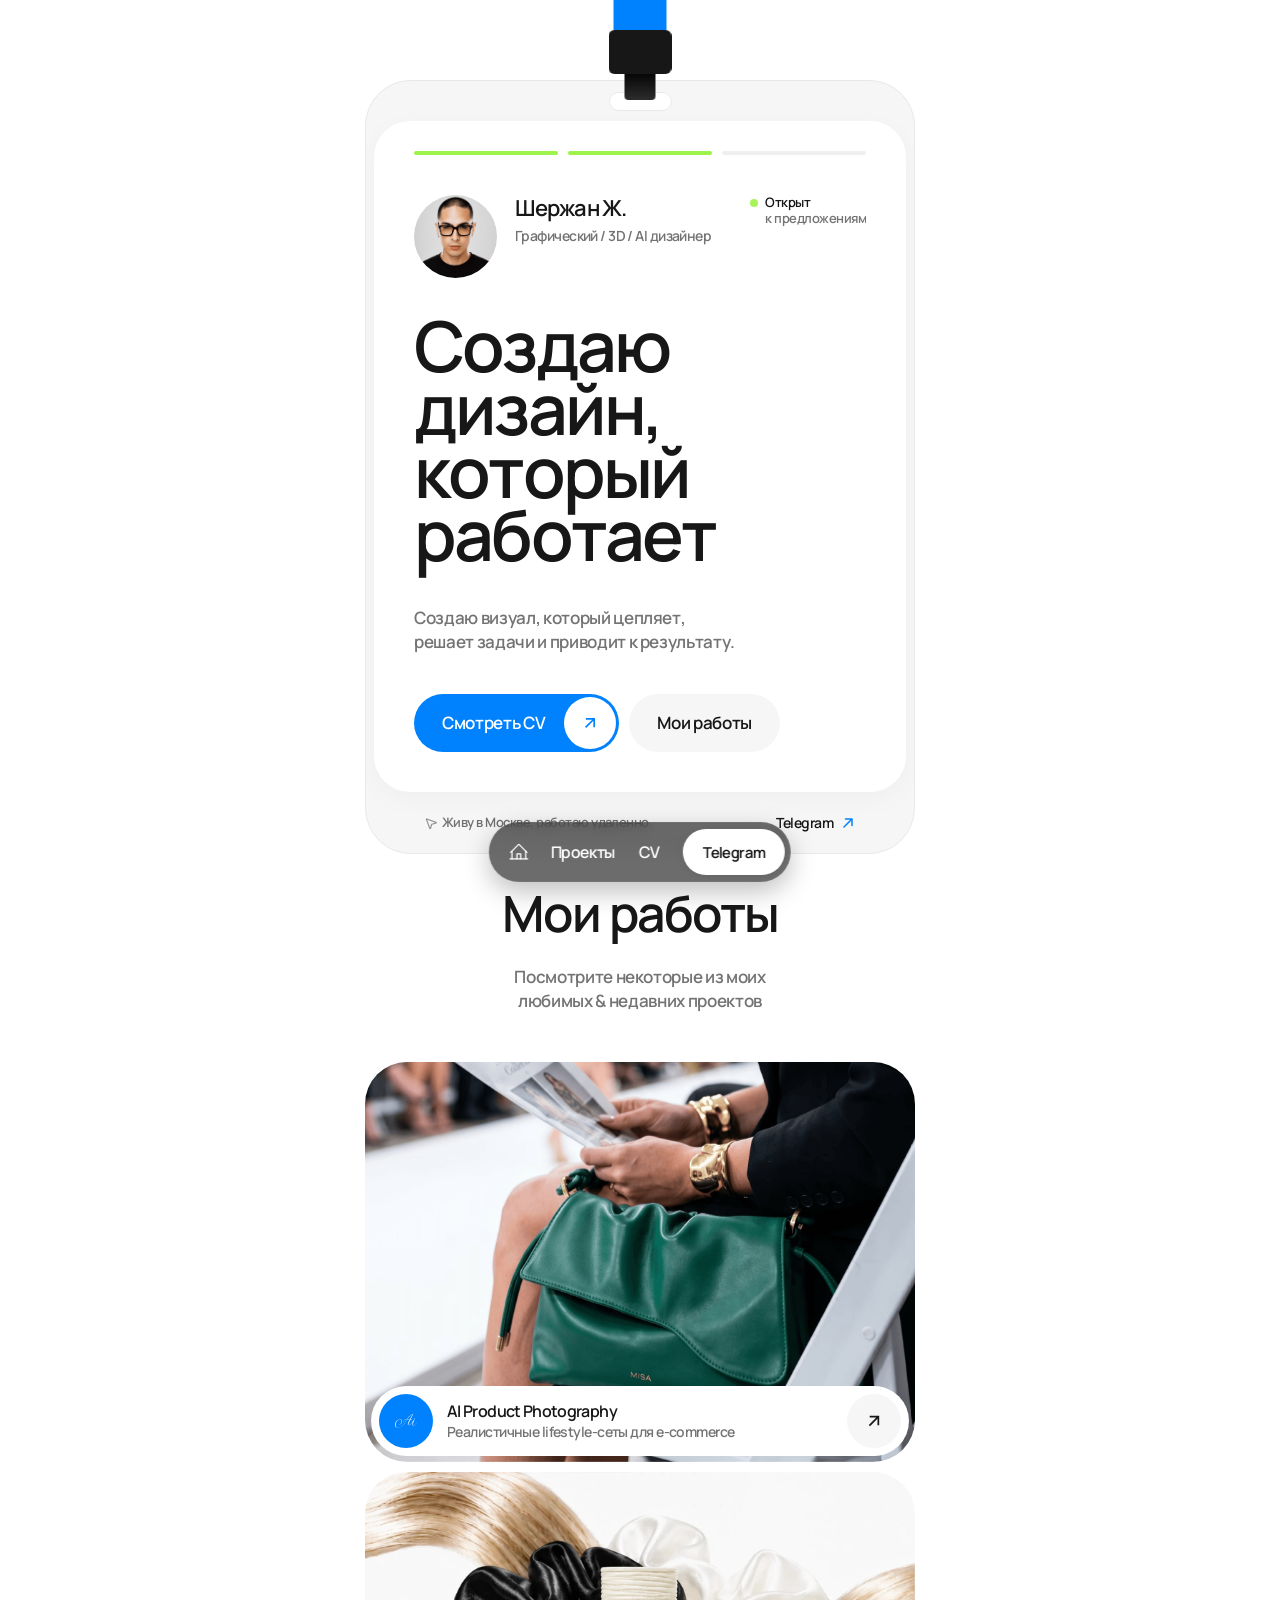
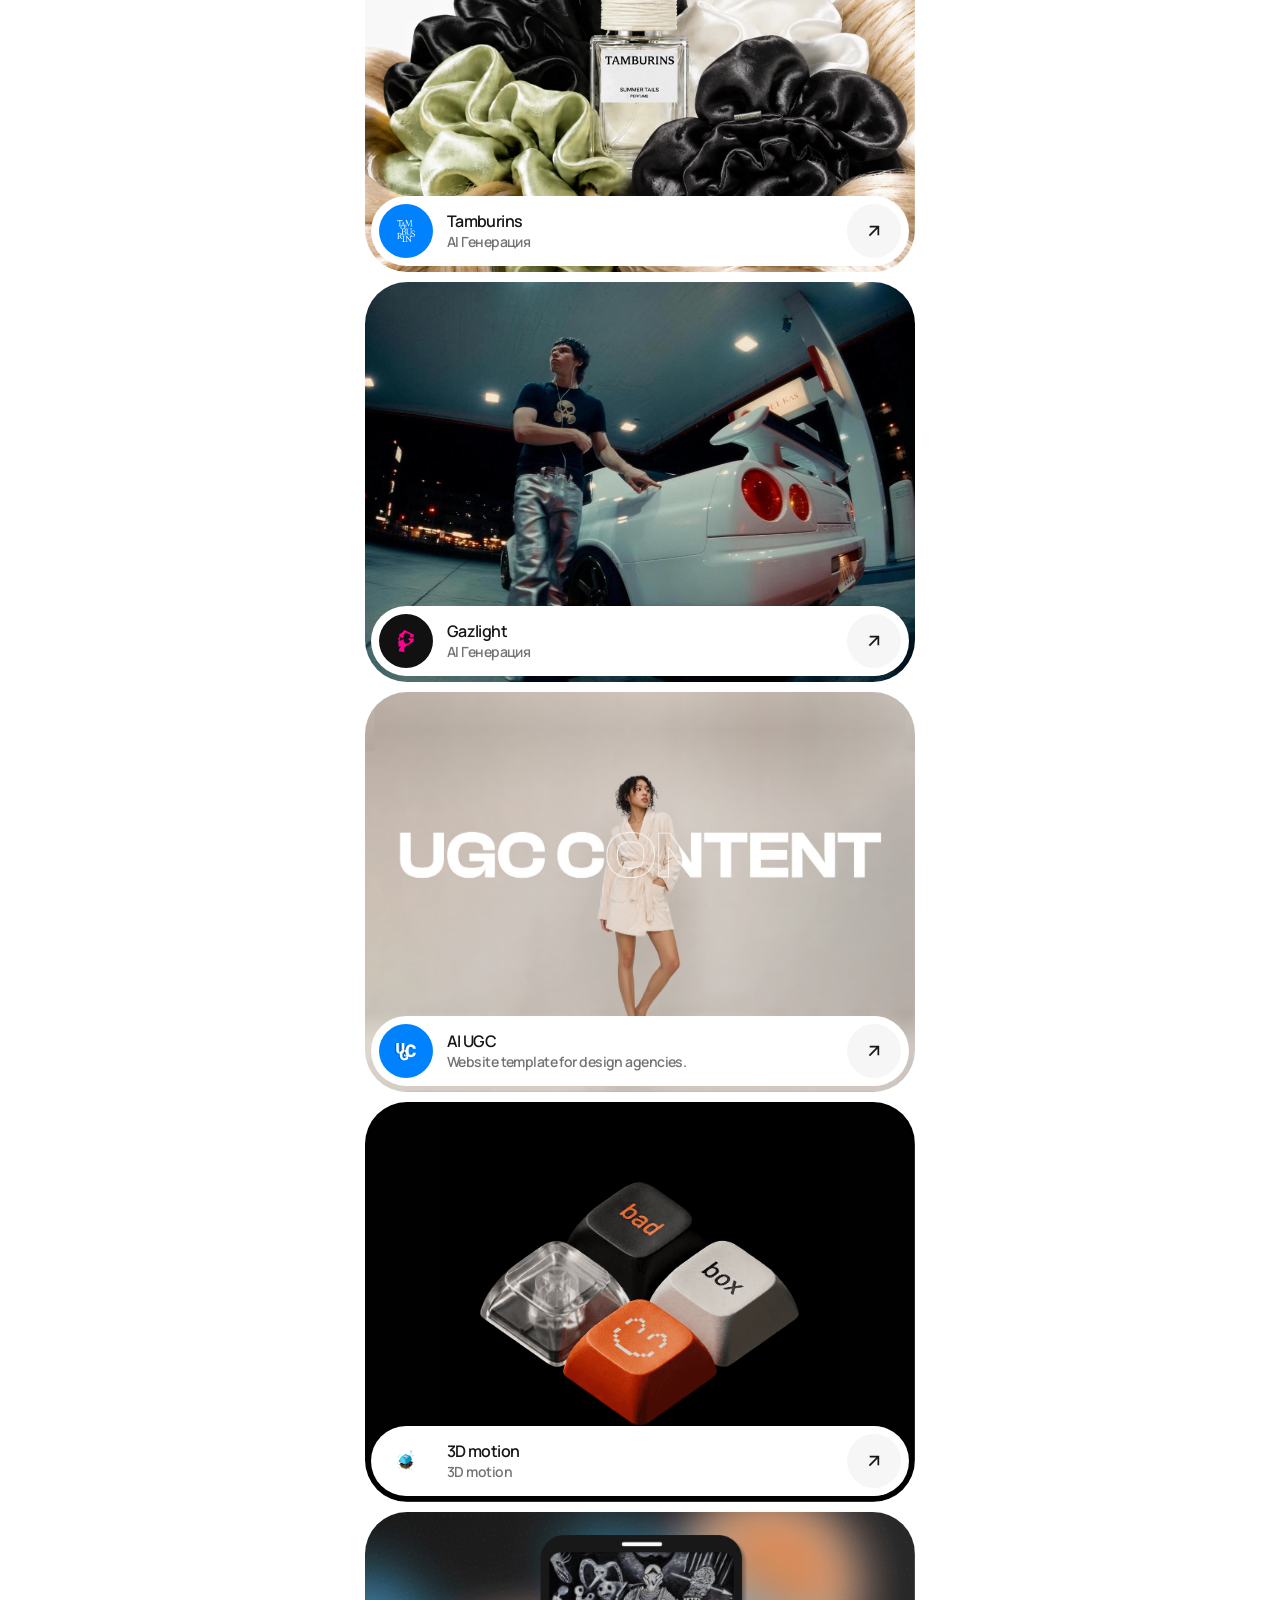
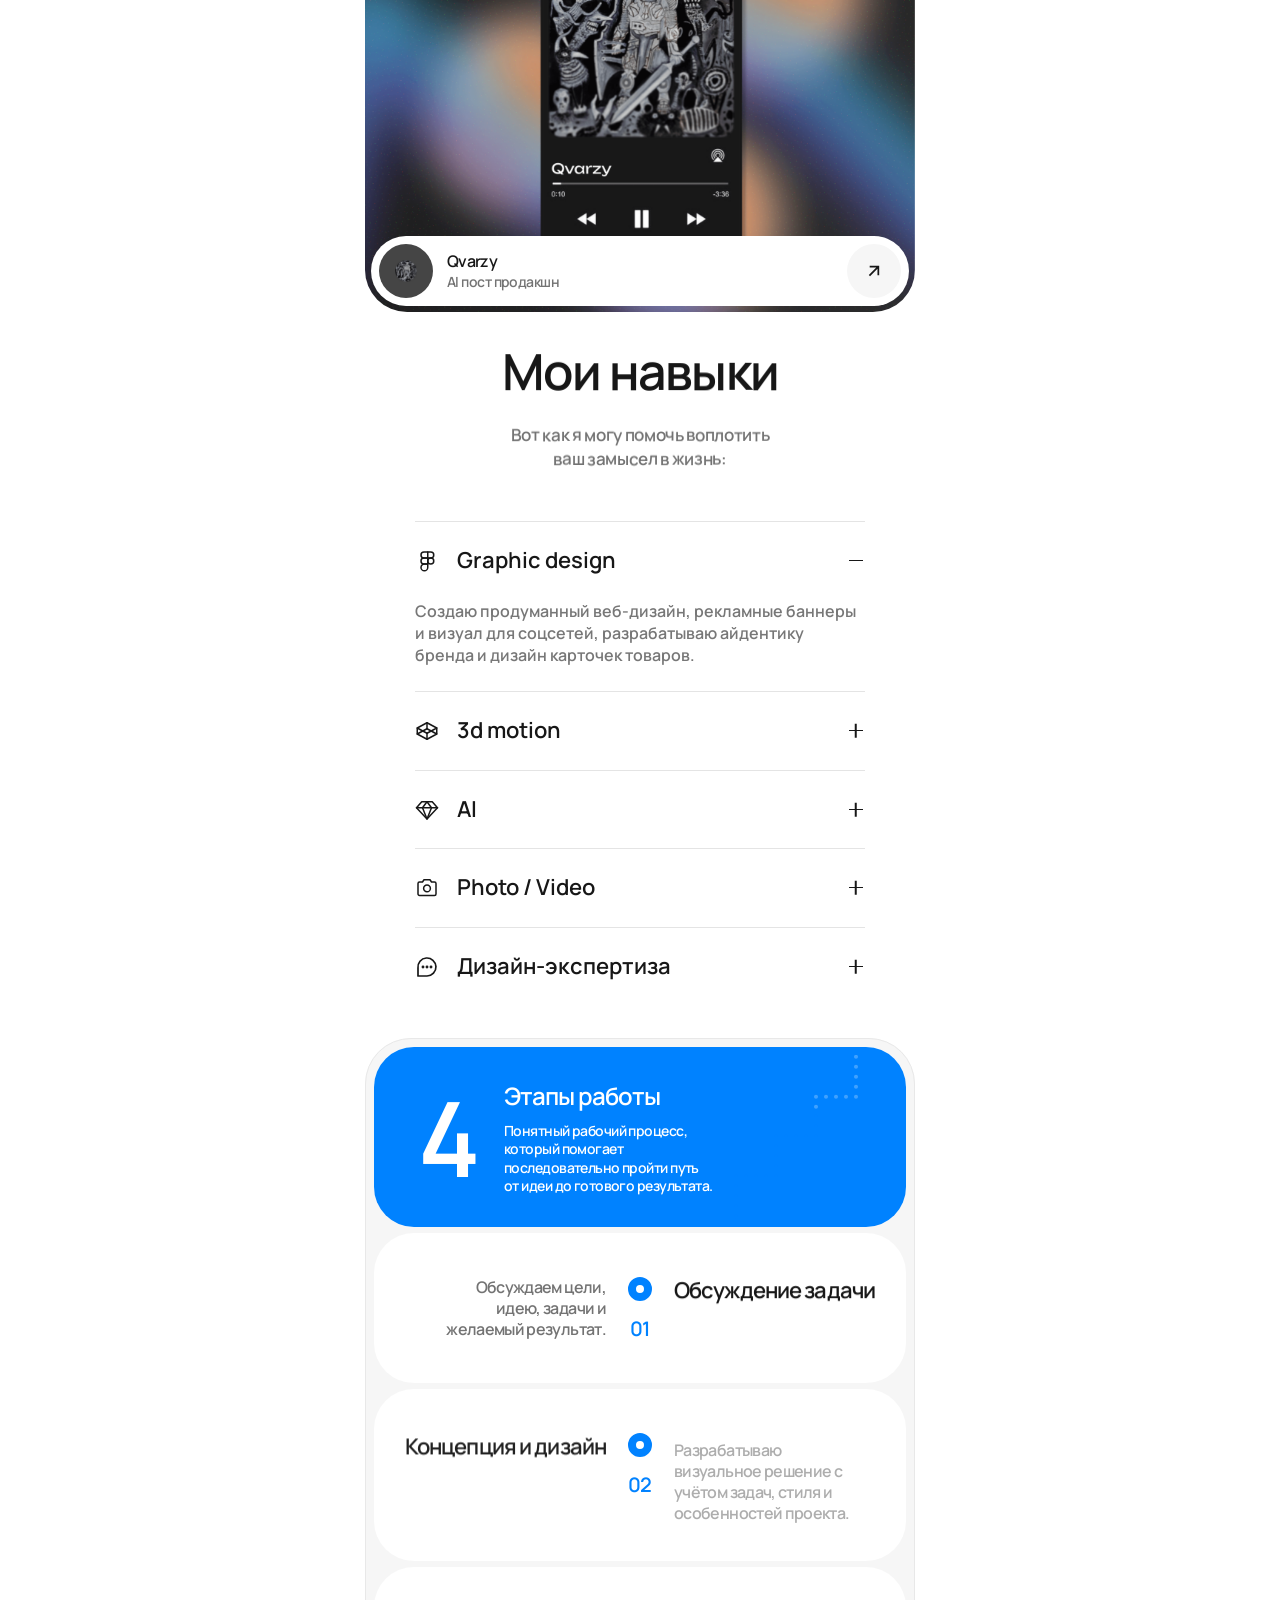
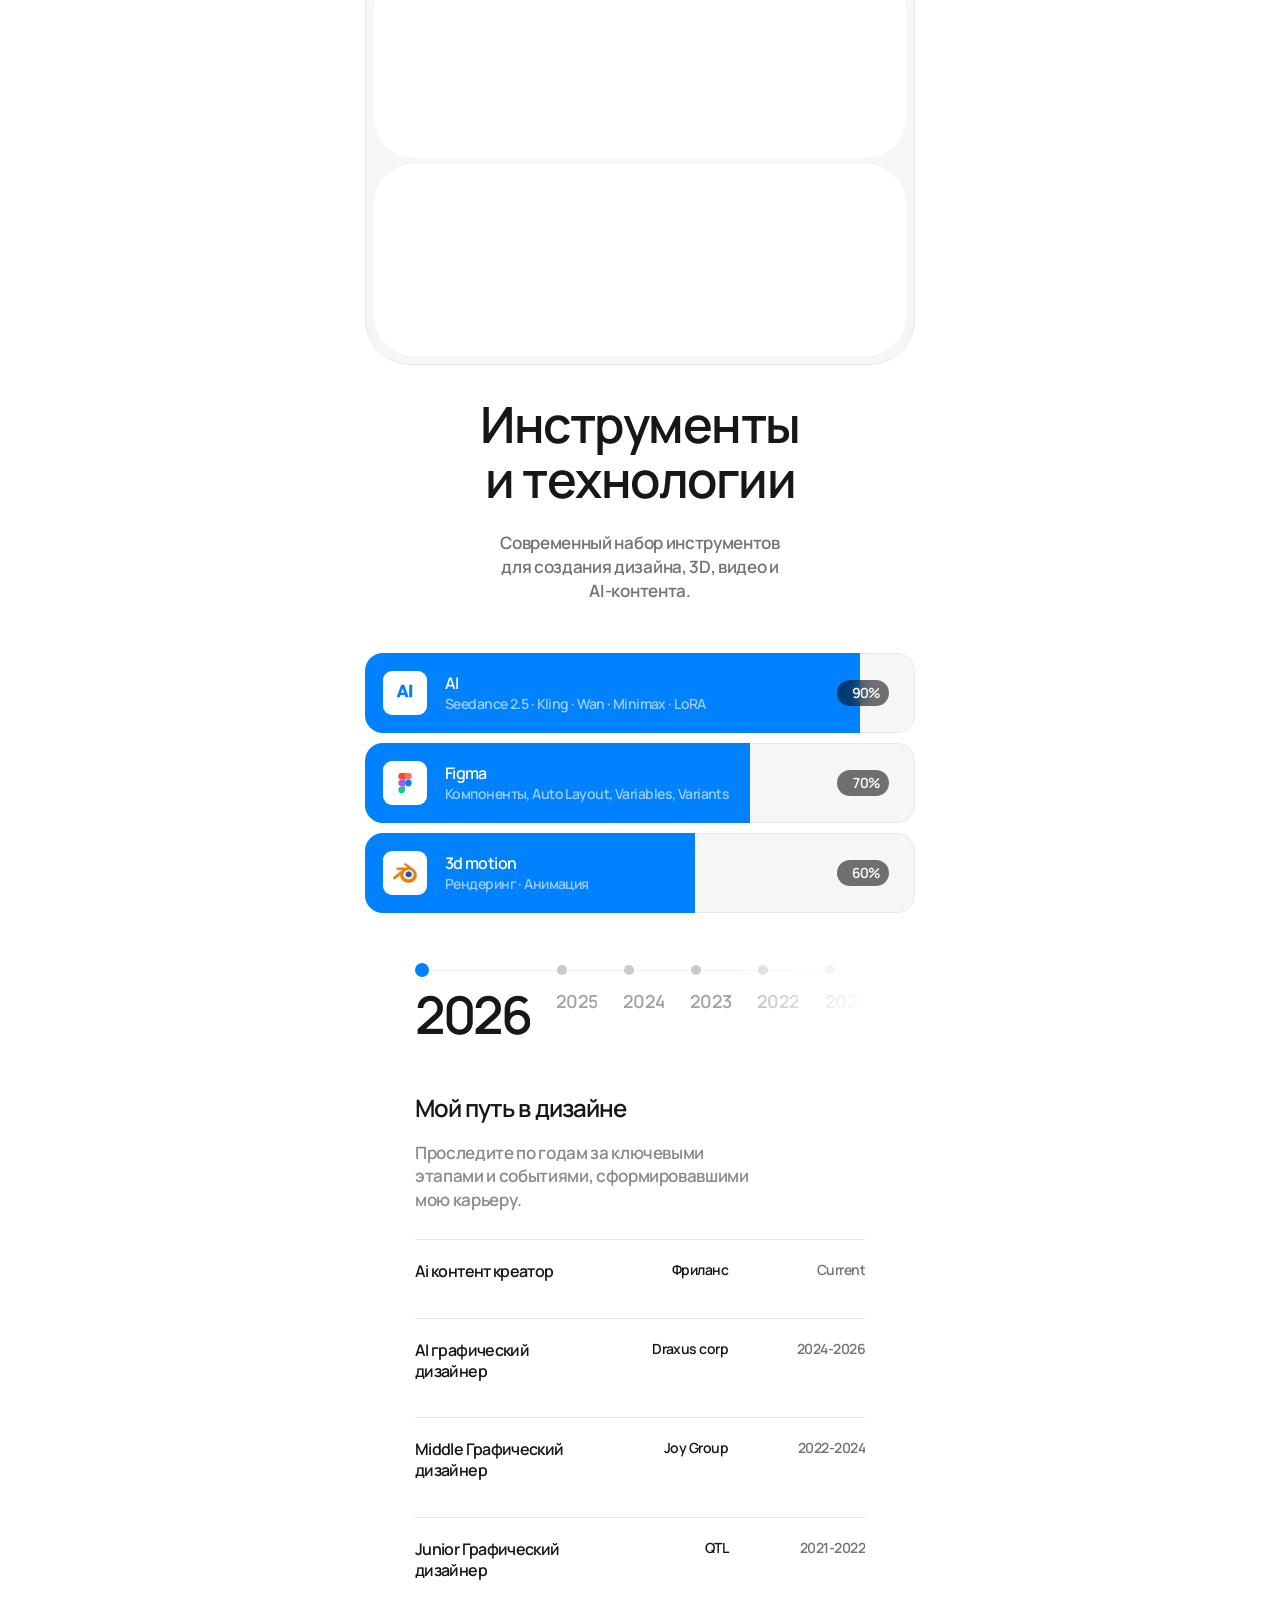
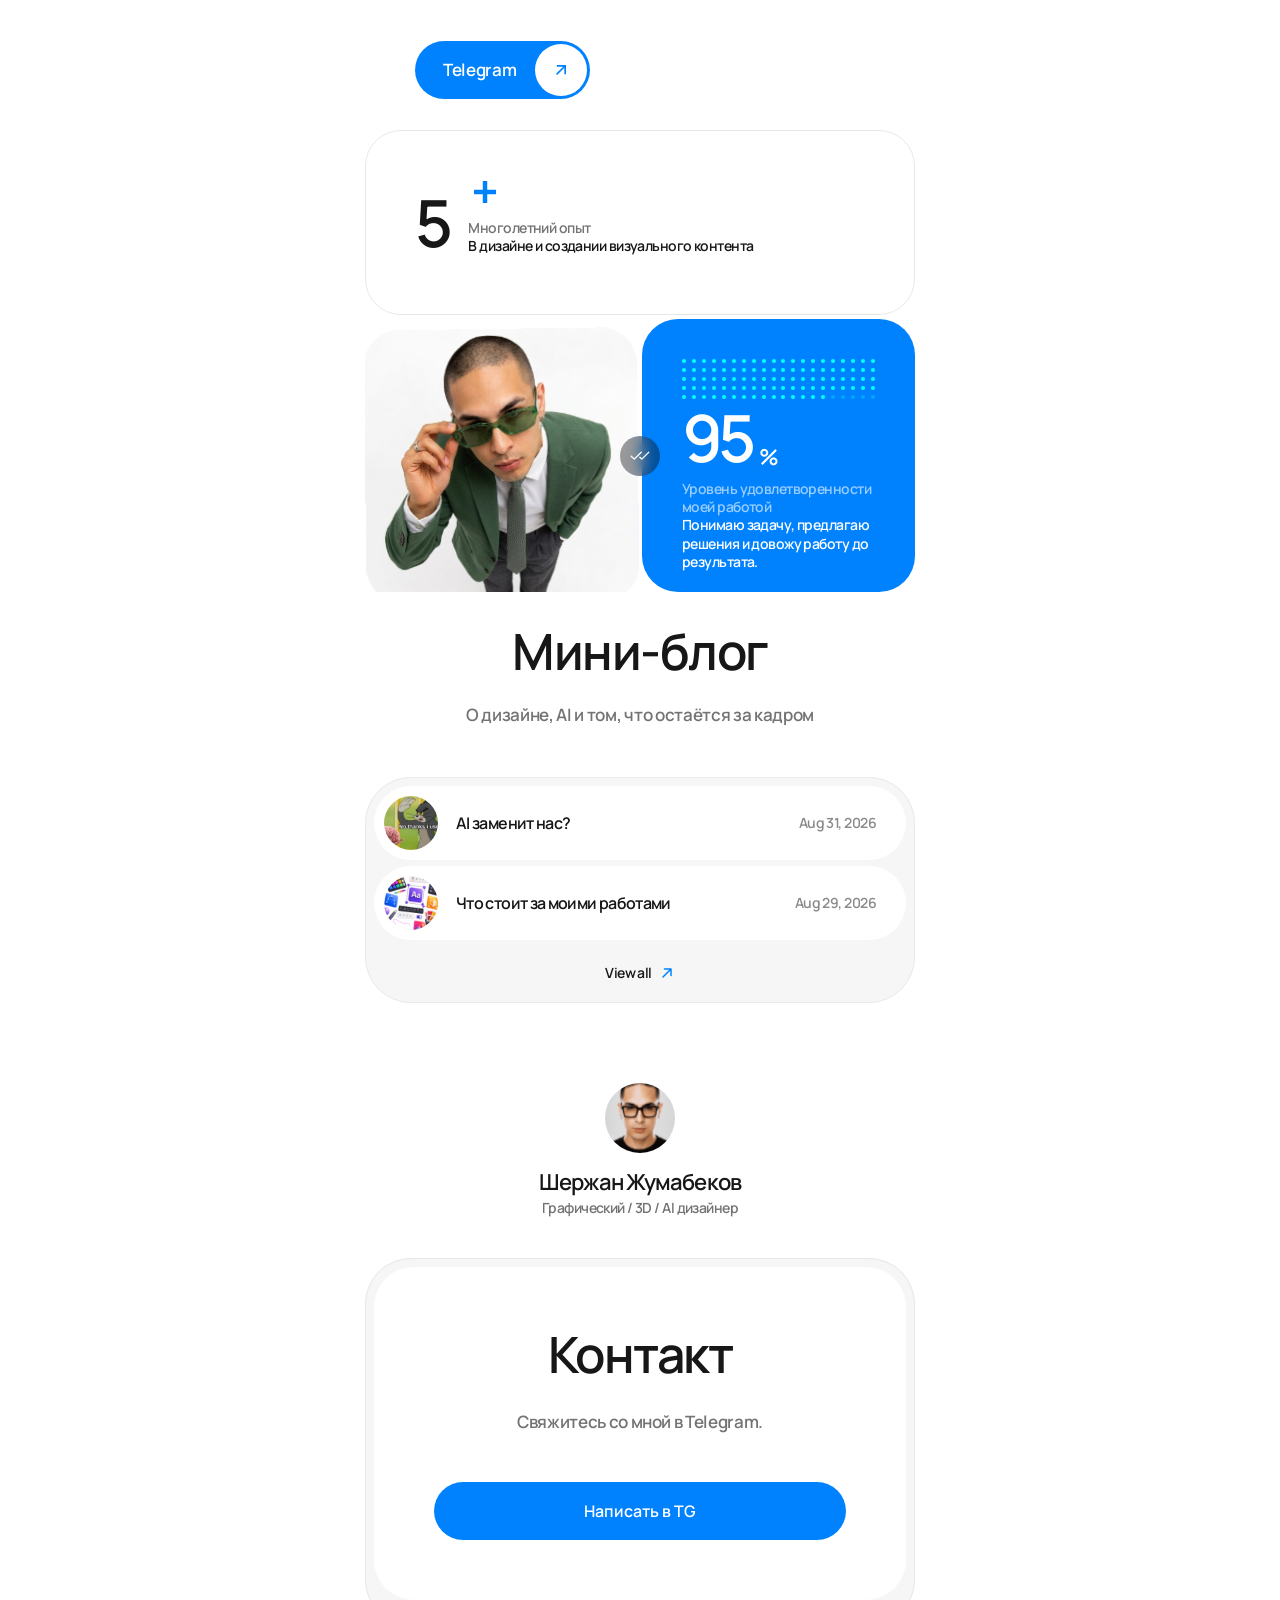
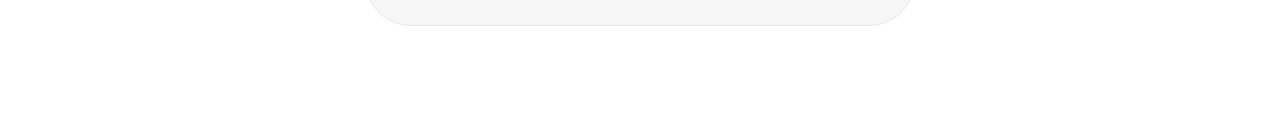
==== commit 8c6228e7: "Reveal process steps in number-title-description order" ====
--- a/index.html
+++ b/index.html
@@ -227,7 +227,7 @@
 #__framer-editorbar.status_measuring {
     clip-path: unset;
 }
-</style><link rel="stylesheet" href="assets/migration.css?v=motion2"><meta name="robots" content="noindex, nofollow"><link rel="stylesheet" href="assets/motion.css?v=motion2"><script src="assets/gsap.min.js" defer></script><script src="assets/ScrollTrigger.min.js" defer></script><script src="assets/motion.js?v=motion2" defer></script></head>
+</style><link rel="stylesheet" href="assets/migration.css?v=process3"><meta name="robots" content="noindex, nofollow"><link rel="stylesheet" href="assets/motion.css?v=process3"><script src="assets/gsap.min.js" defer></script><script src="assets/ScrollTrigger.min.js" defer></script><script src="assets/motion.js?v=process3" defer></script></head>
 <body>
 	
 	<!-- Start of bodyStart -->
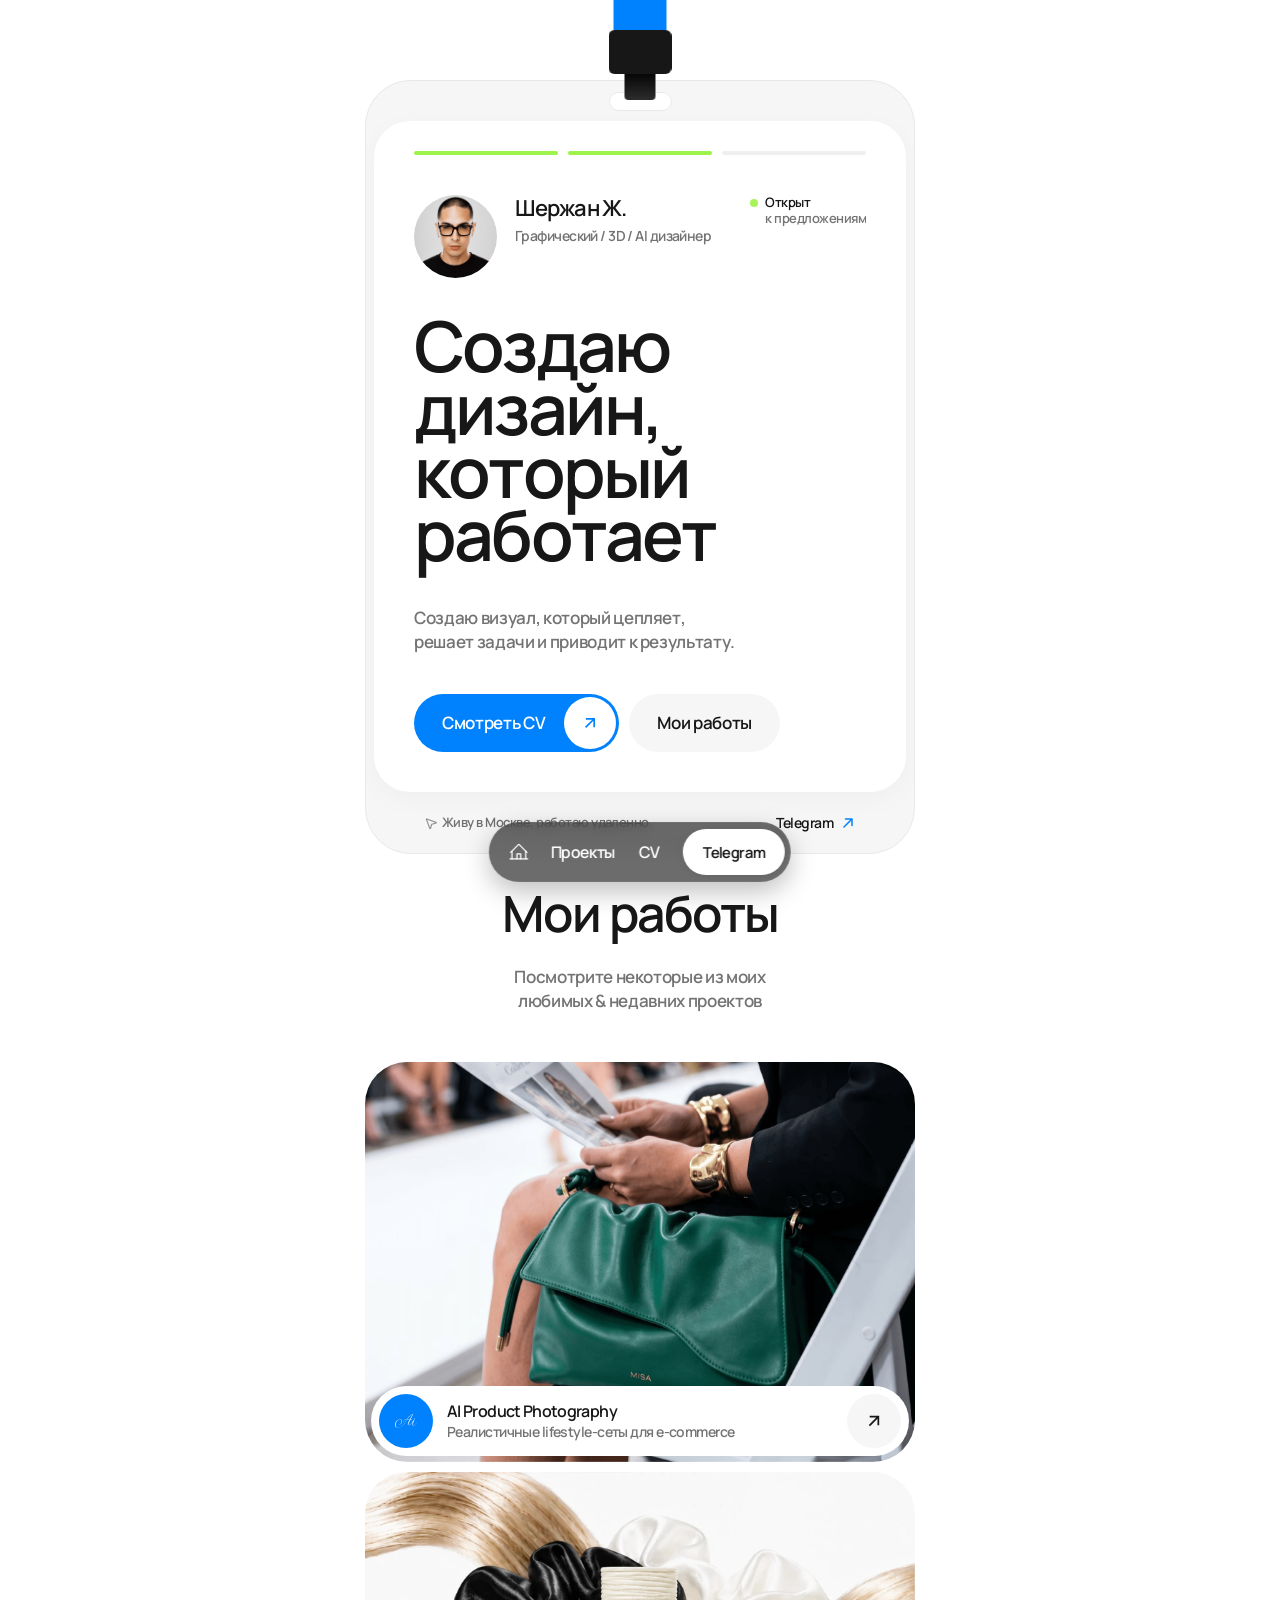
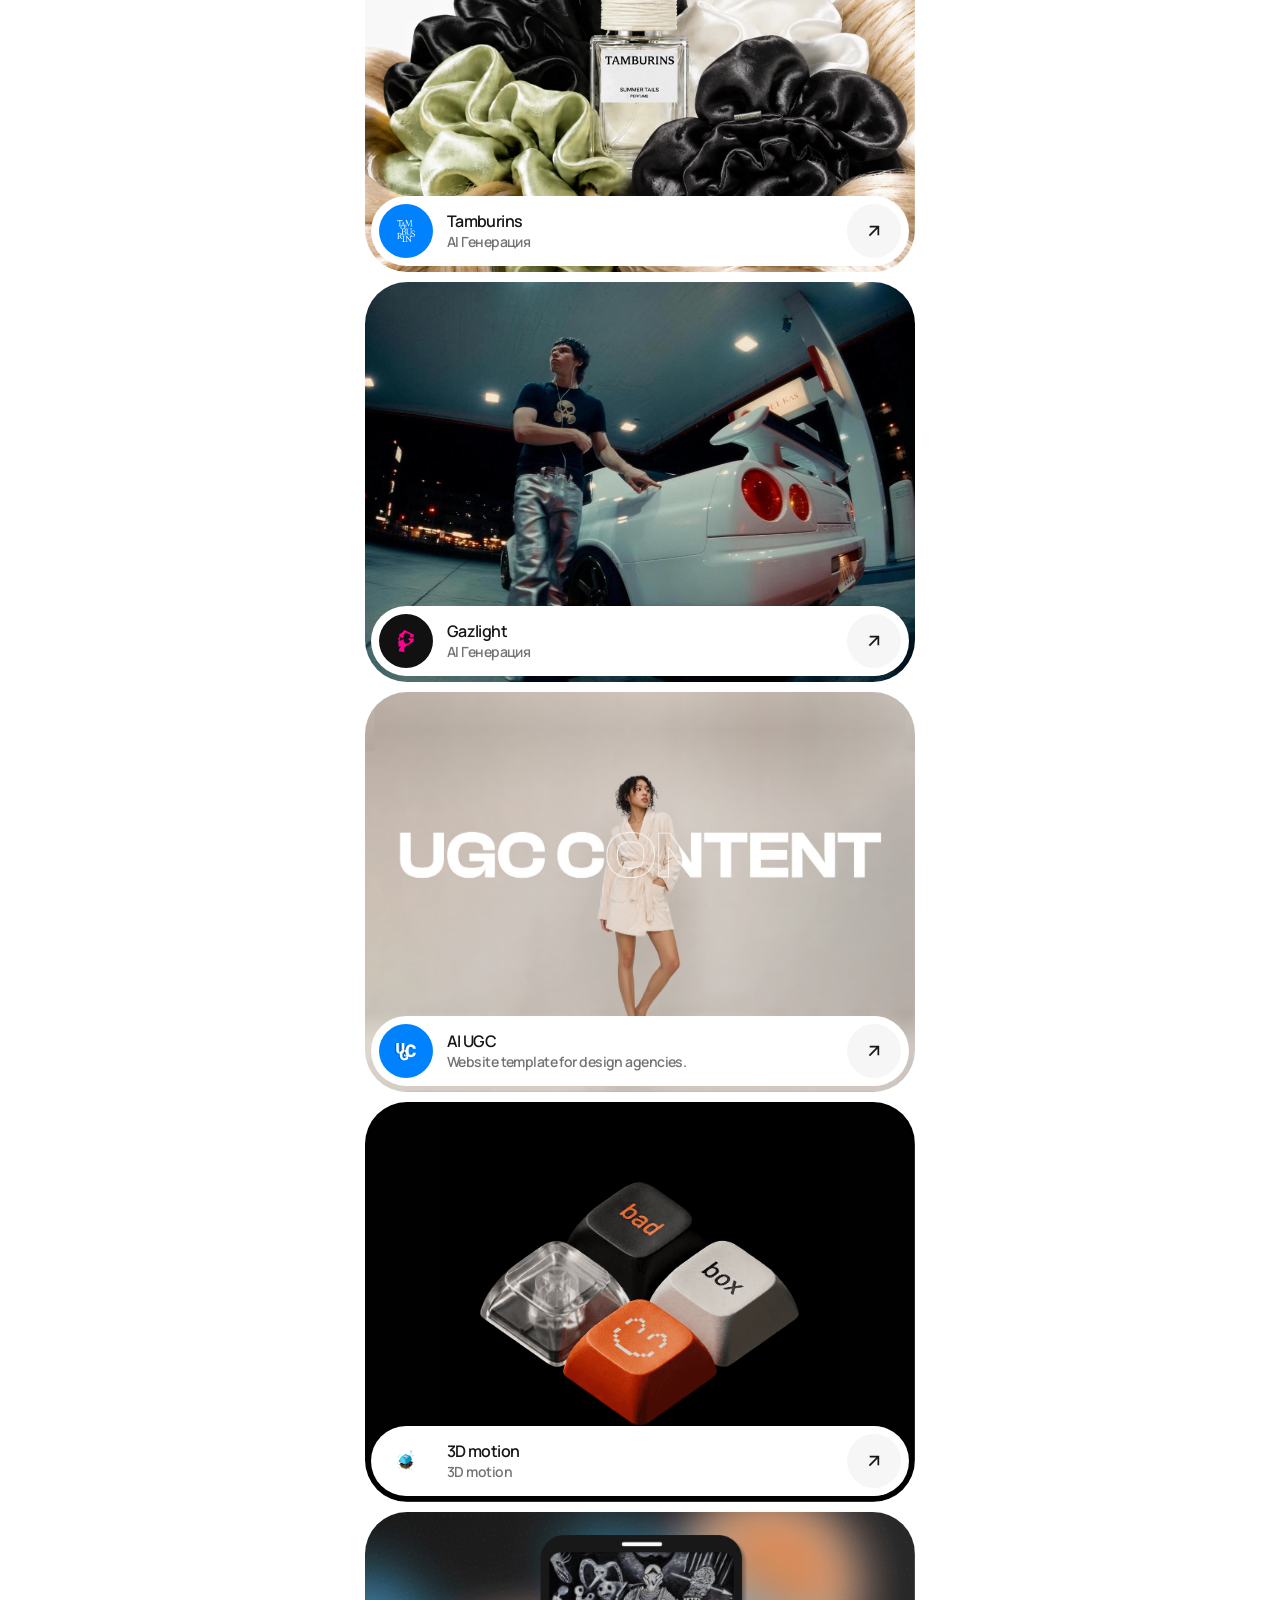
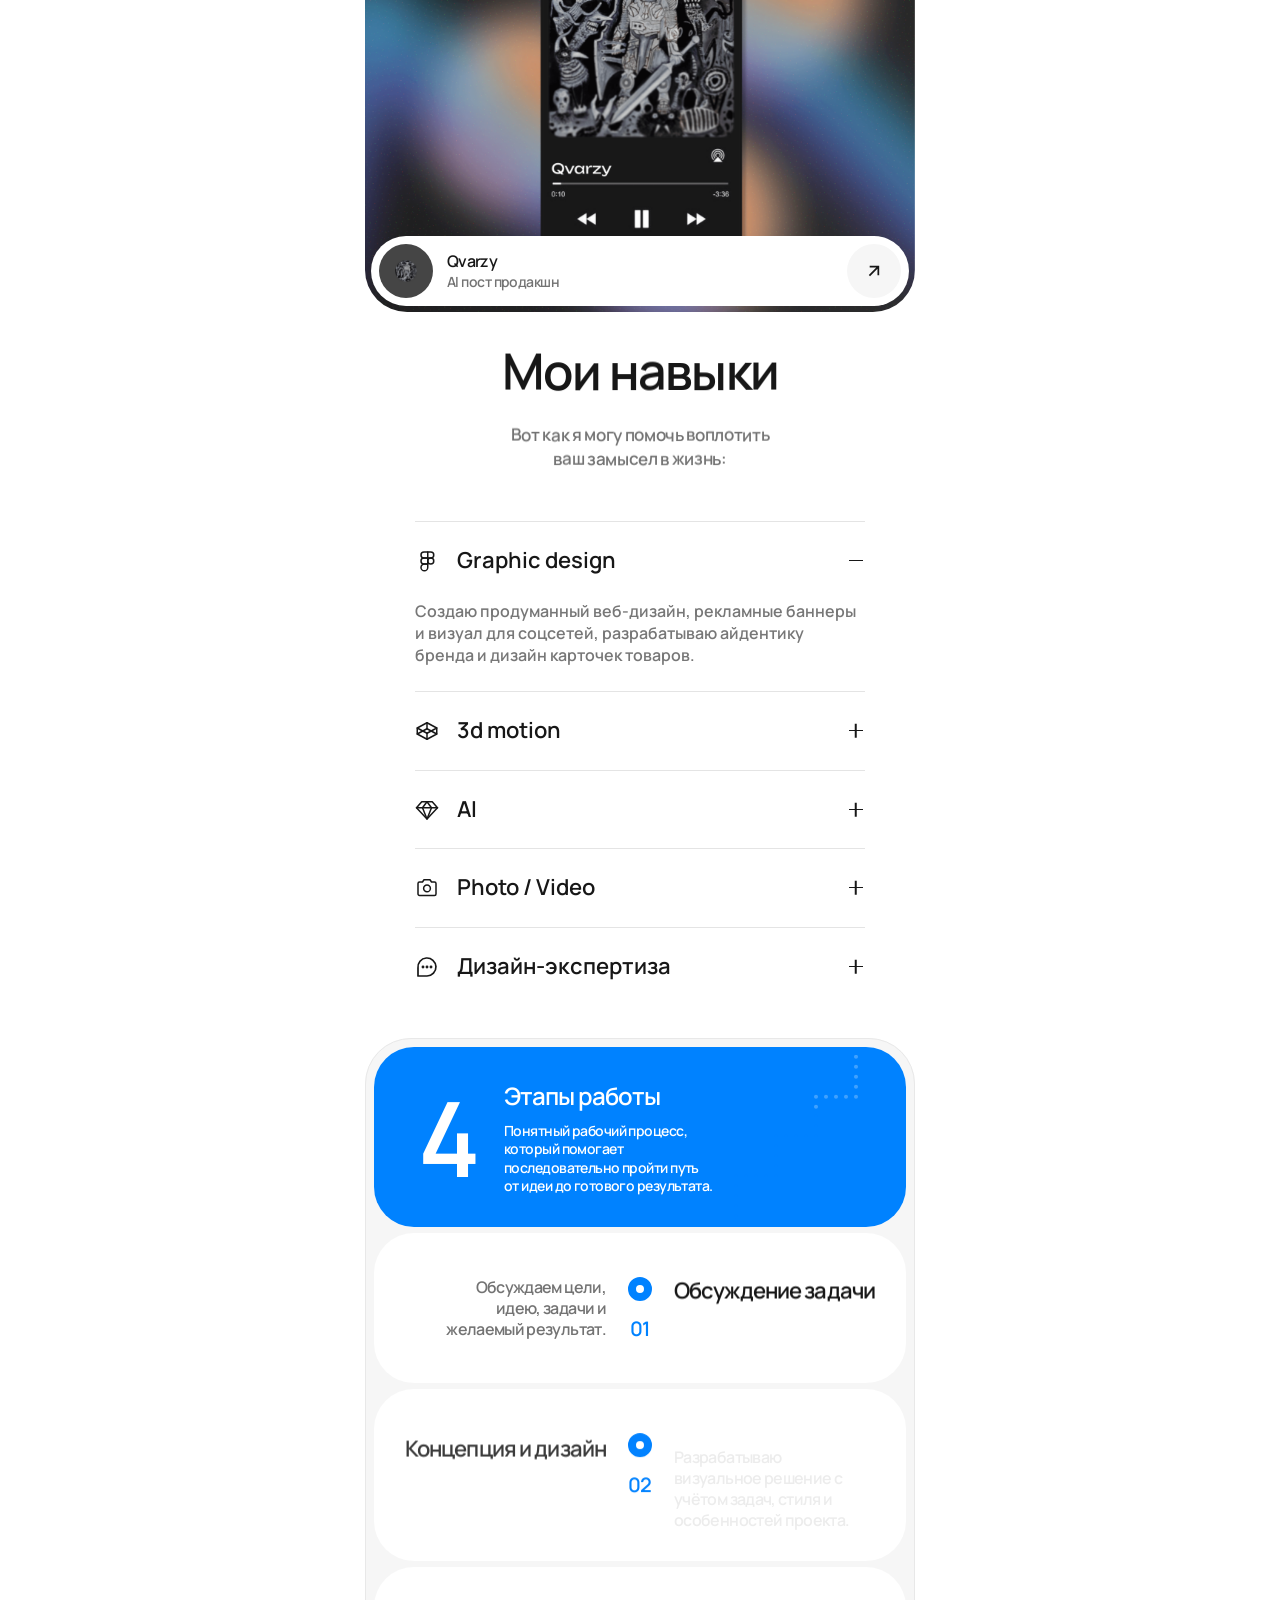
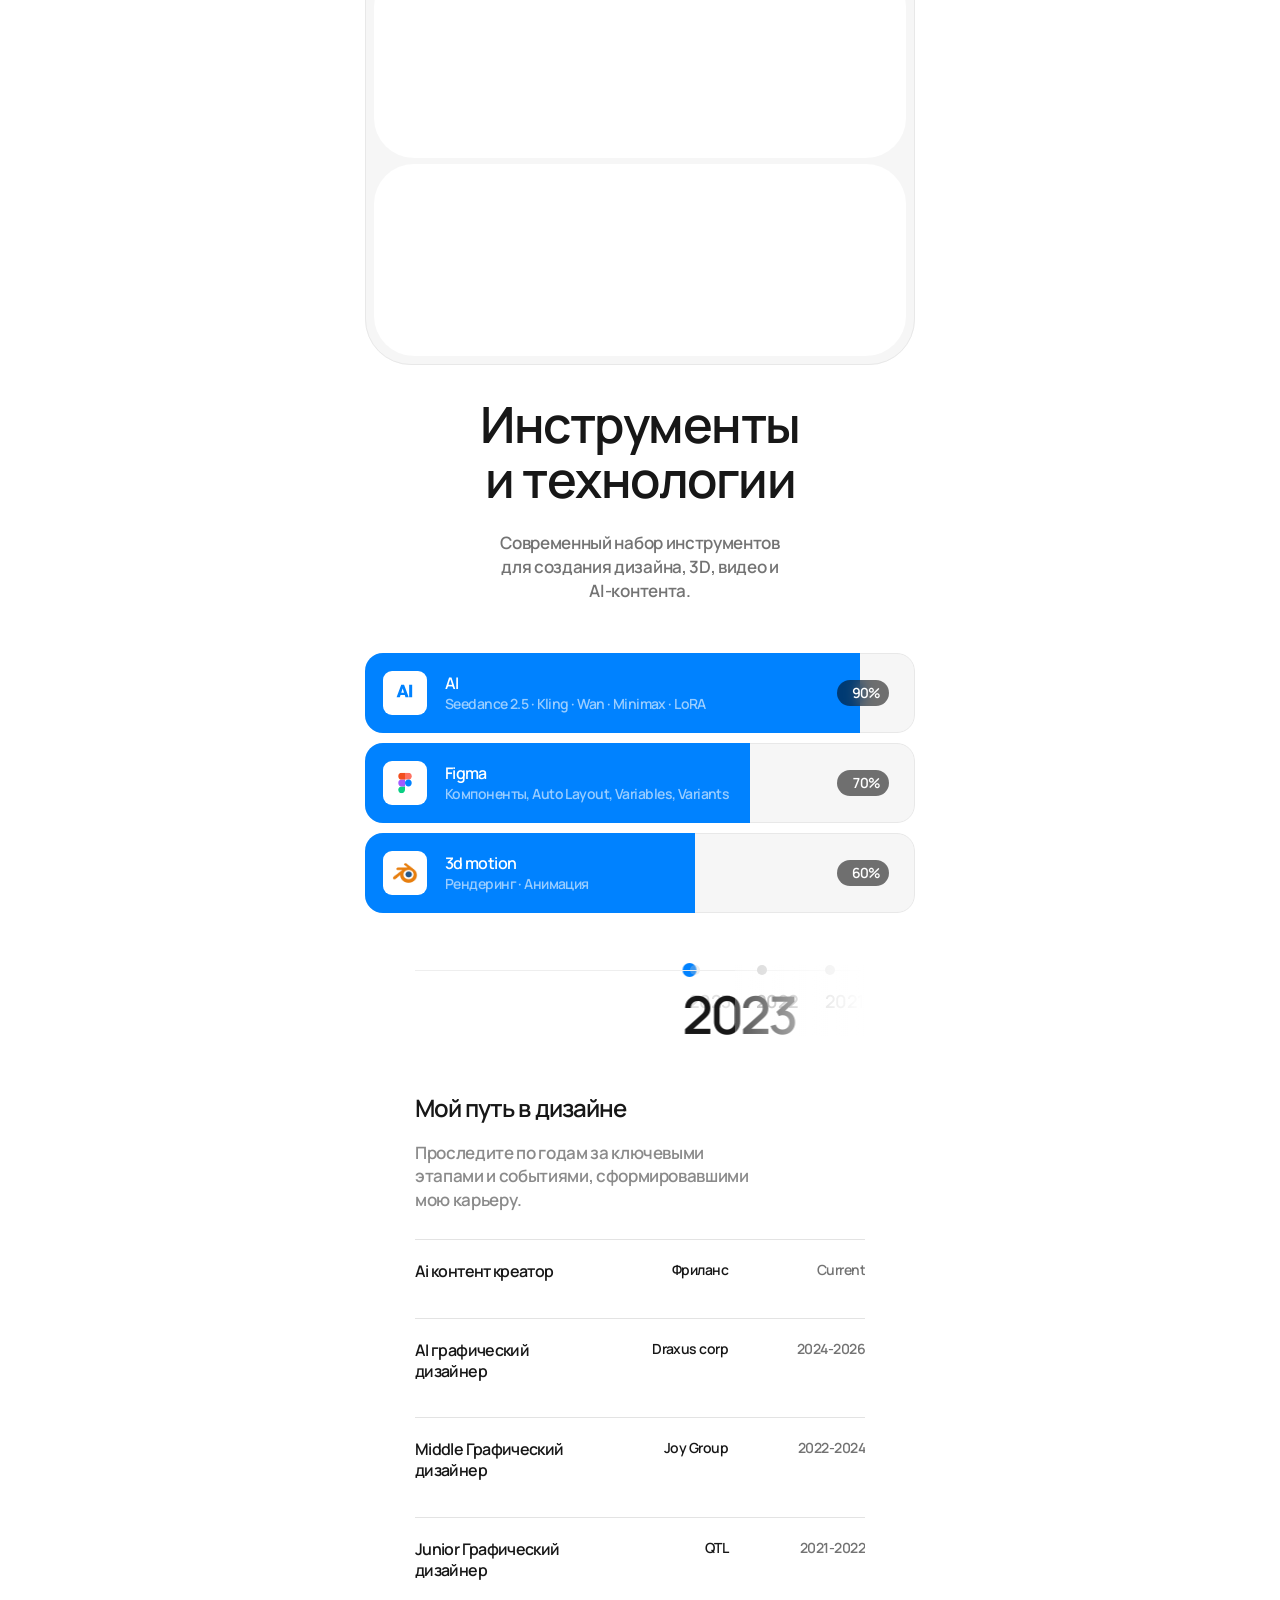
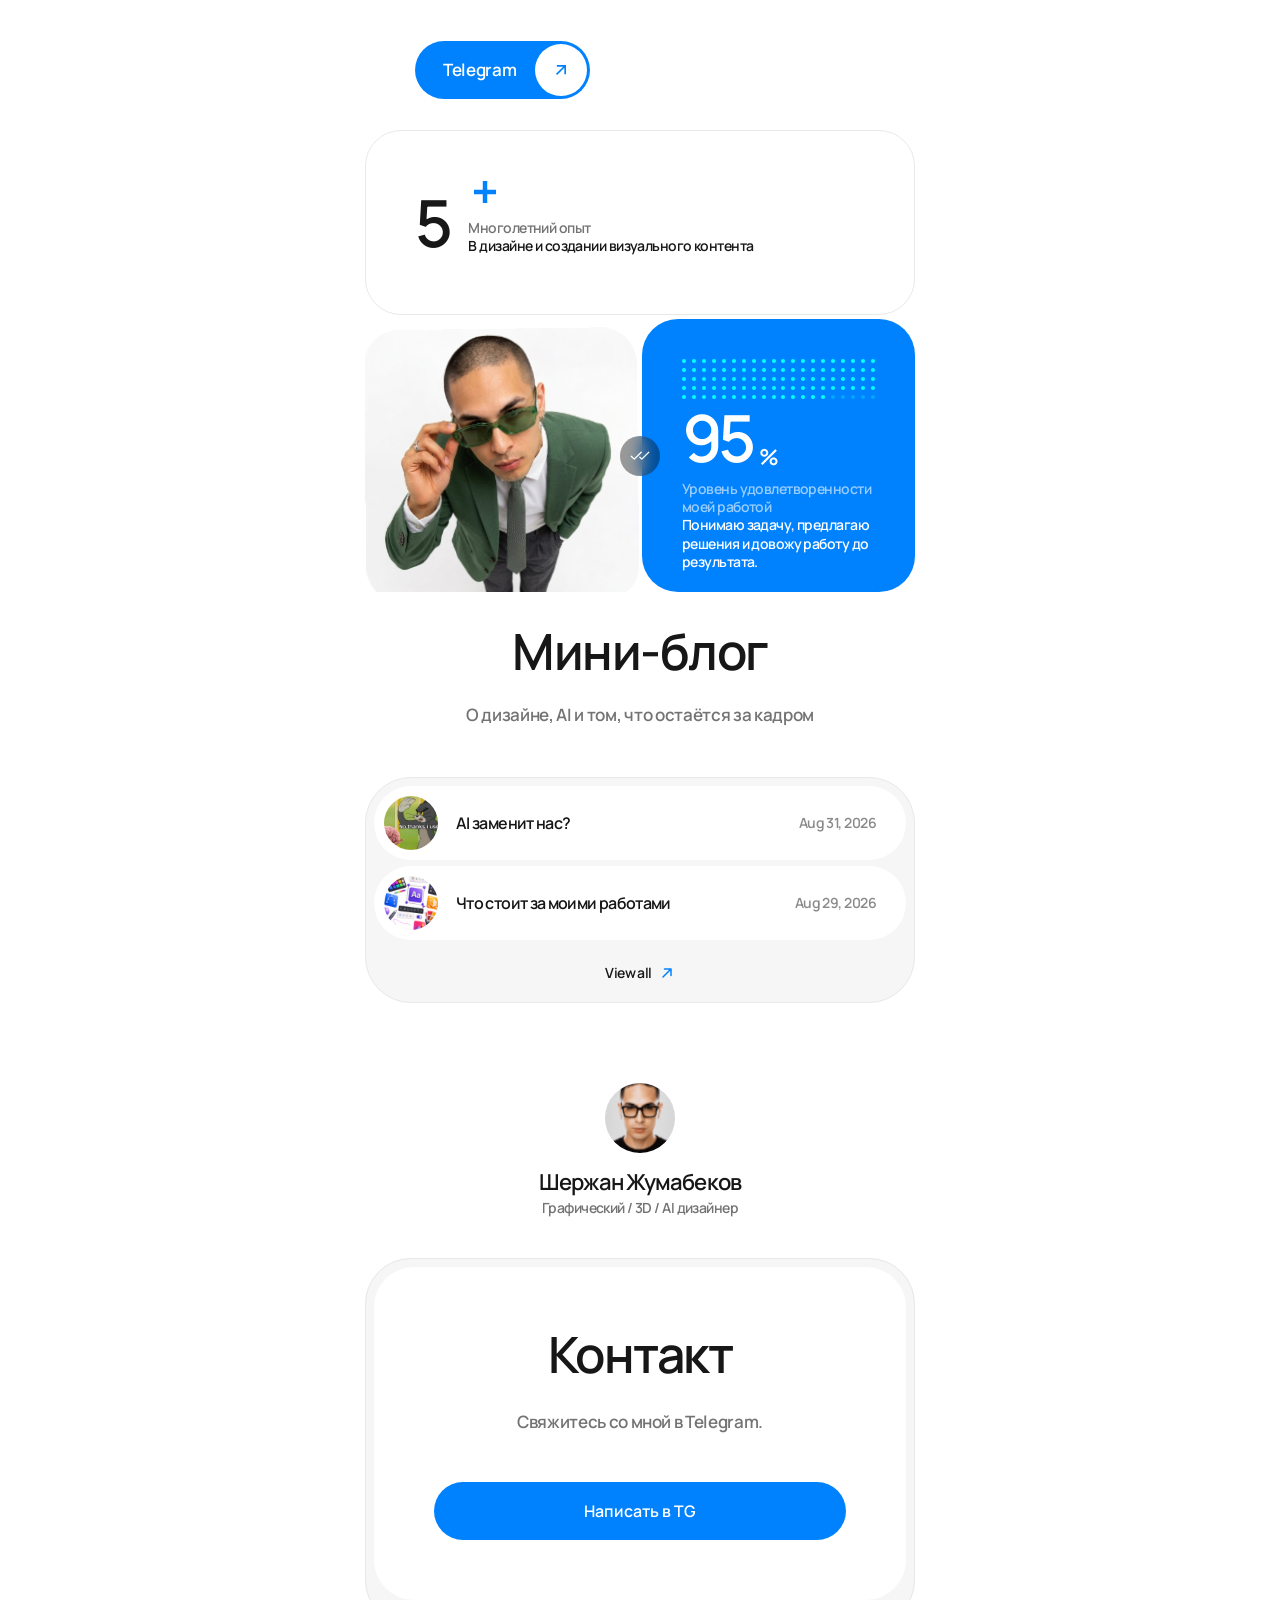
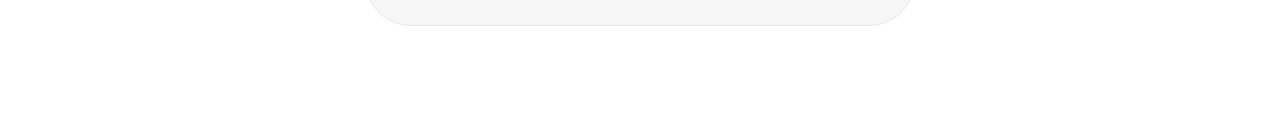
==== commit c24585df: "Animate career years from right to left" ====
--- a/index.html
+++ b/index.html
@@ -227,7 +227,7 @@
 #__framer-editorbar.status_measuring {
     clip-path: unset;
 }
-</style><link rel="stylesheet" href="assets/migration.css?v=process3"><meta name="robots" content="noindex, nofollow"><link rel="stylesheet" href="assets/motion.css?v=process3"><script src="assets/gsap.min.js" defer></script><script src="assets/ScrollTrigger.min.js" defer></script><script src="assets/motion.js?v=process3" defer></script></head>
+</style><link rel="stylesheet" href="assets/migration.css?v=years1"><meta name="robots" content="noindex, nofollow"><link rel="stylesheet" href="assets/motion.css?v=years1"><script src="assets/gsap.min.js" defer></script><script src="assets/ScrollTrigger.min.js" defer></script><script src="assets/motion.js?v=years1" defer></script></head>
 <body>
 	
 	<!-- Start of bodyStart -->
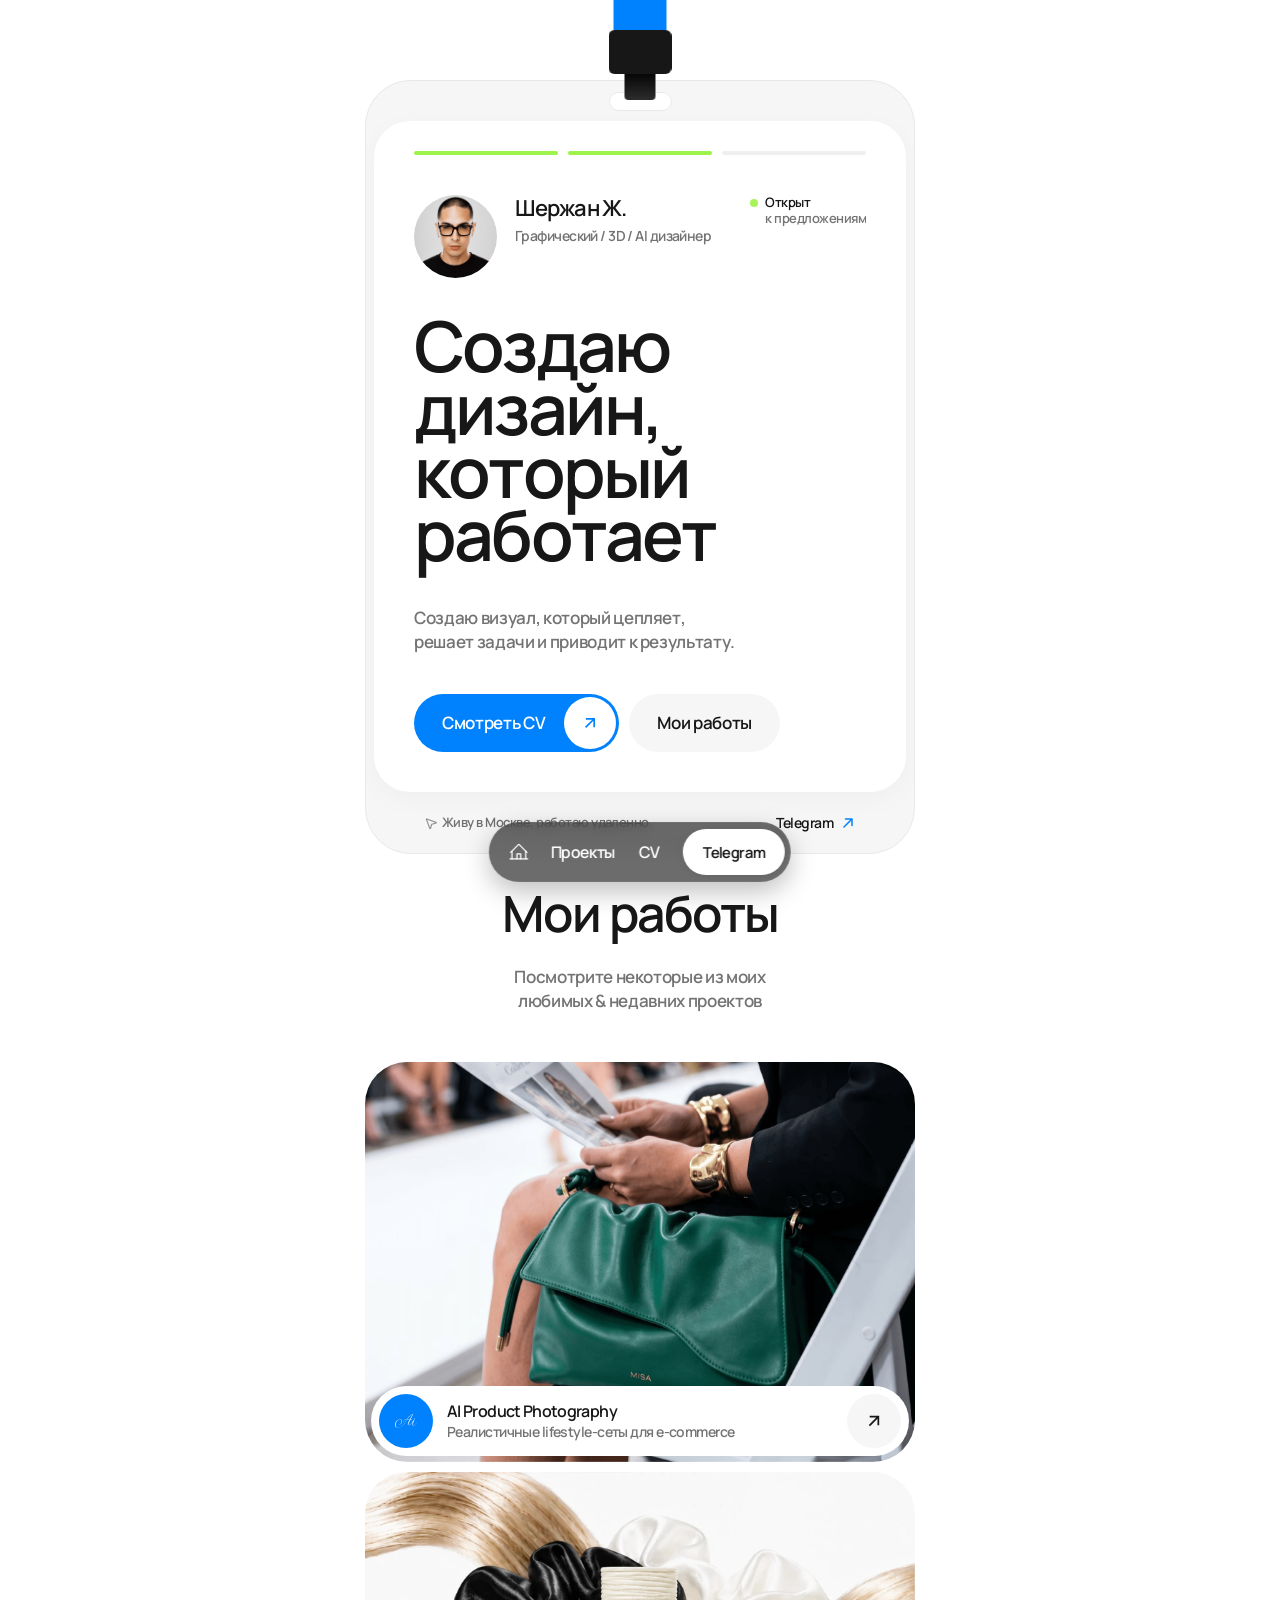
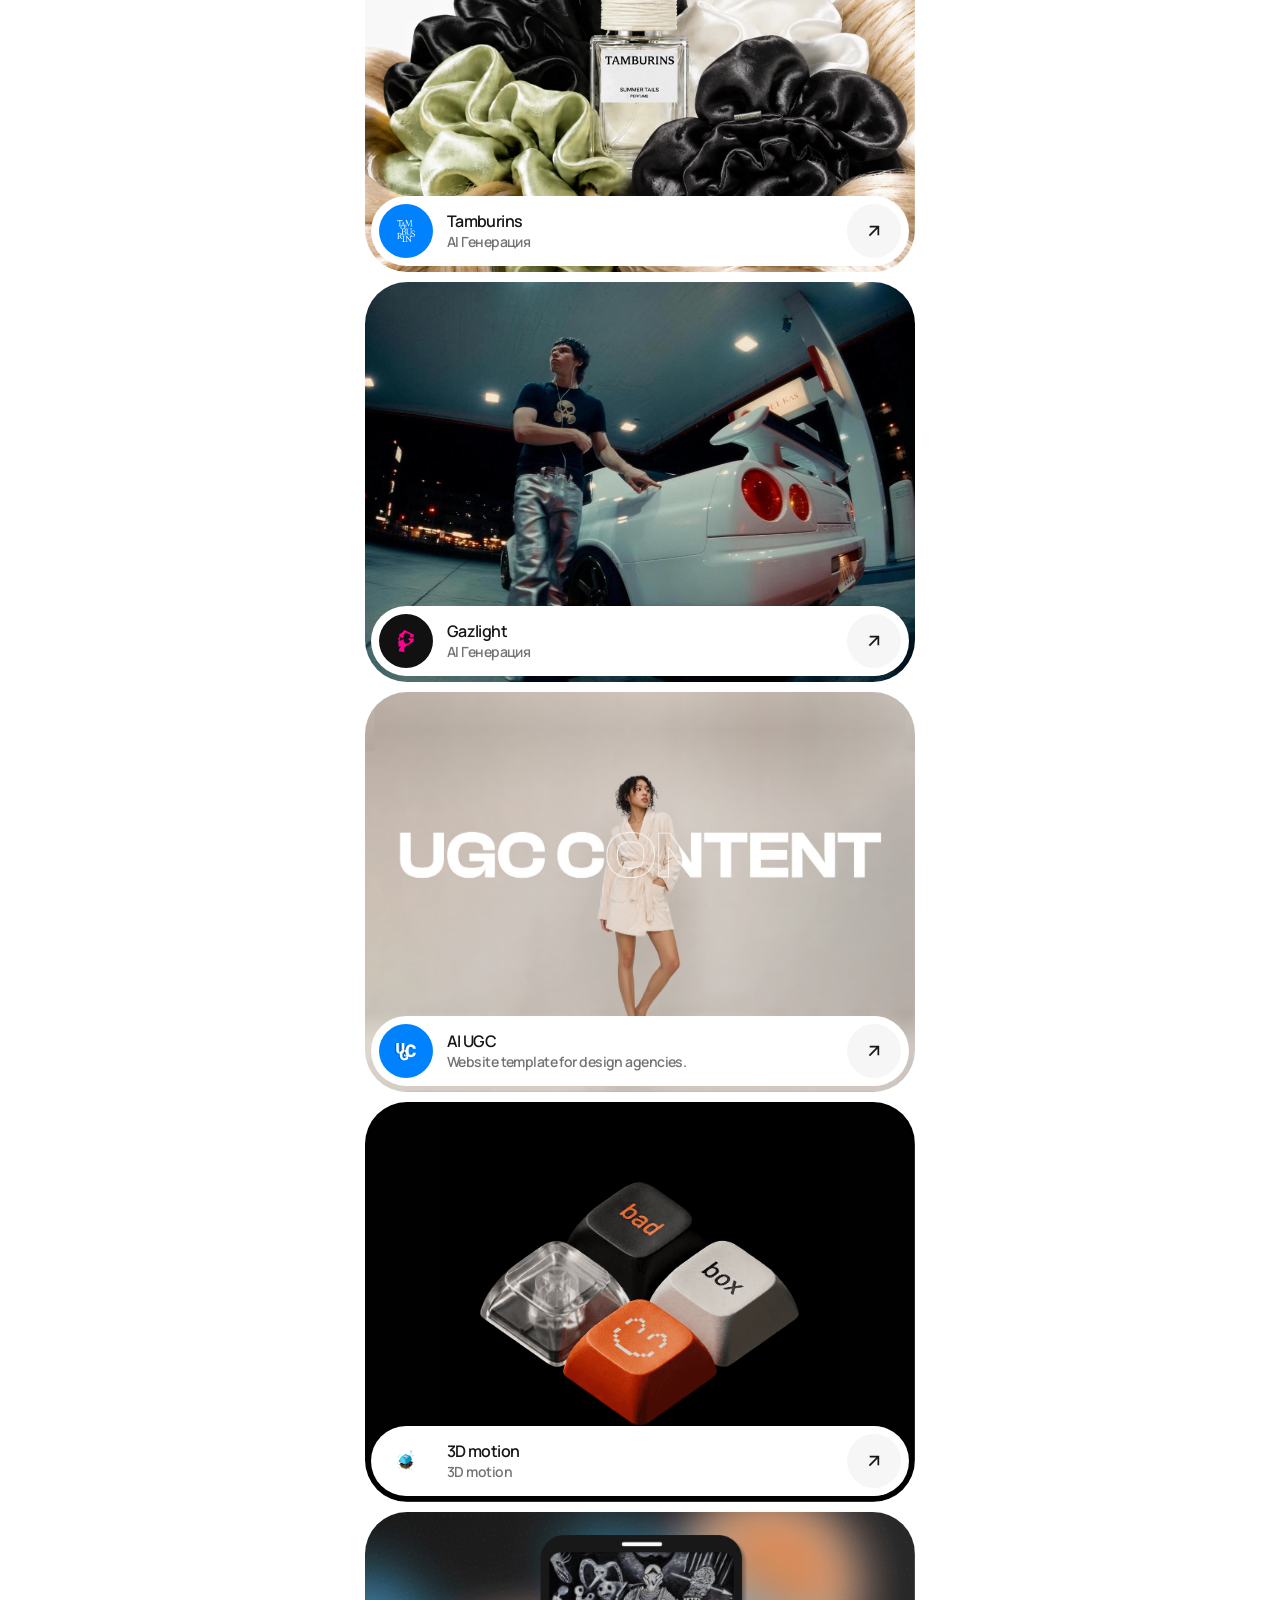
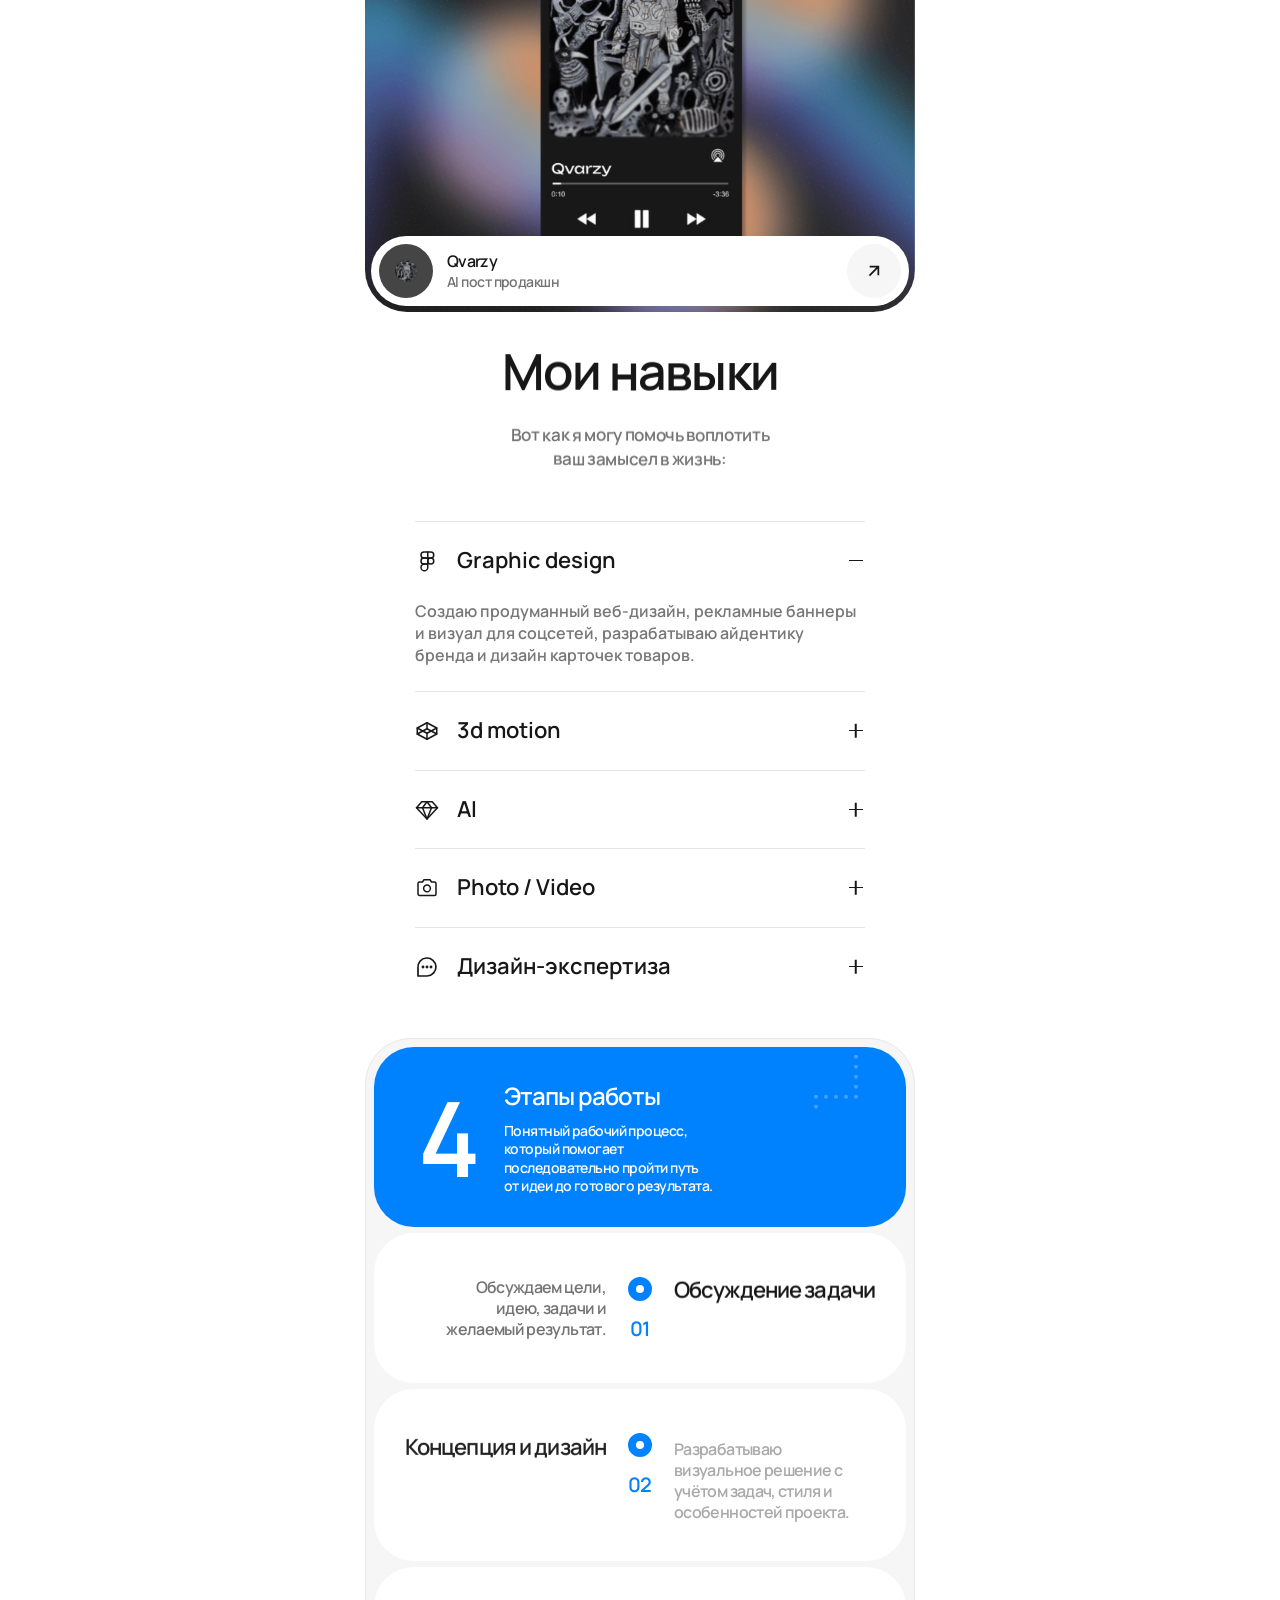
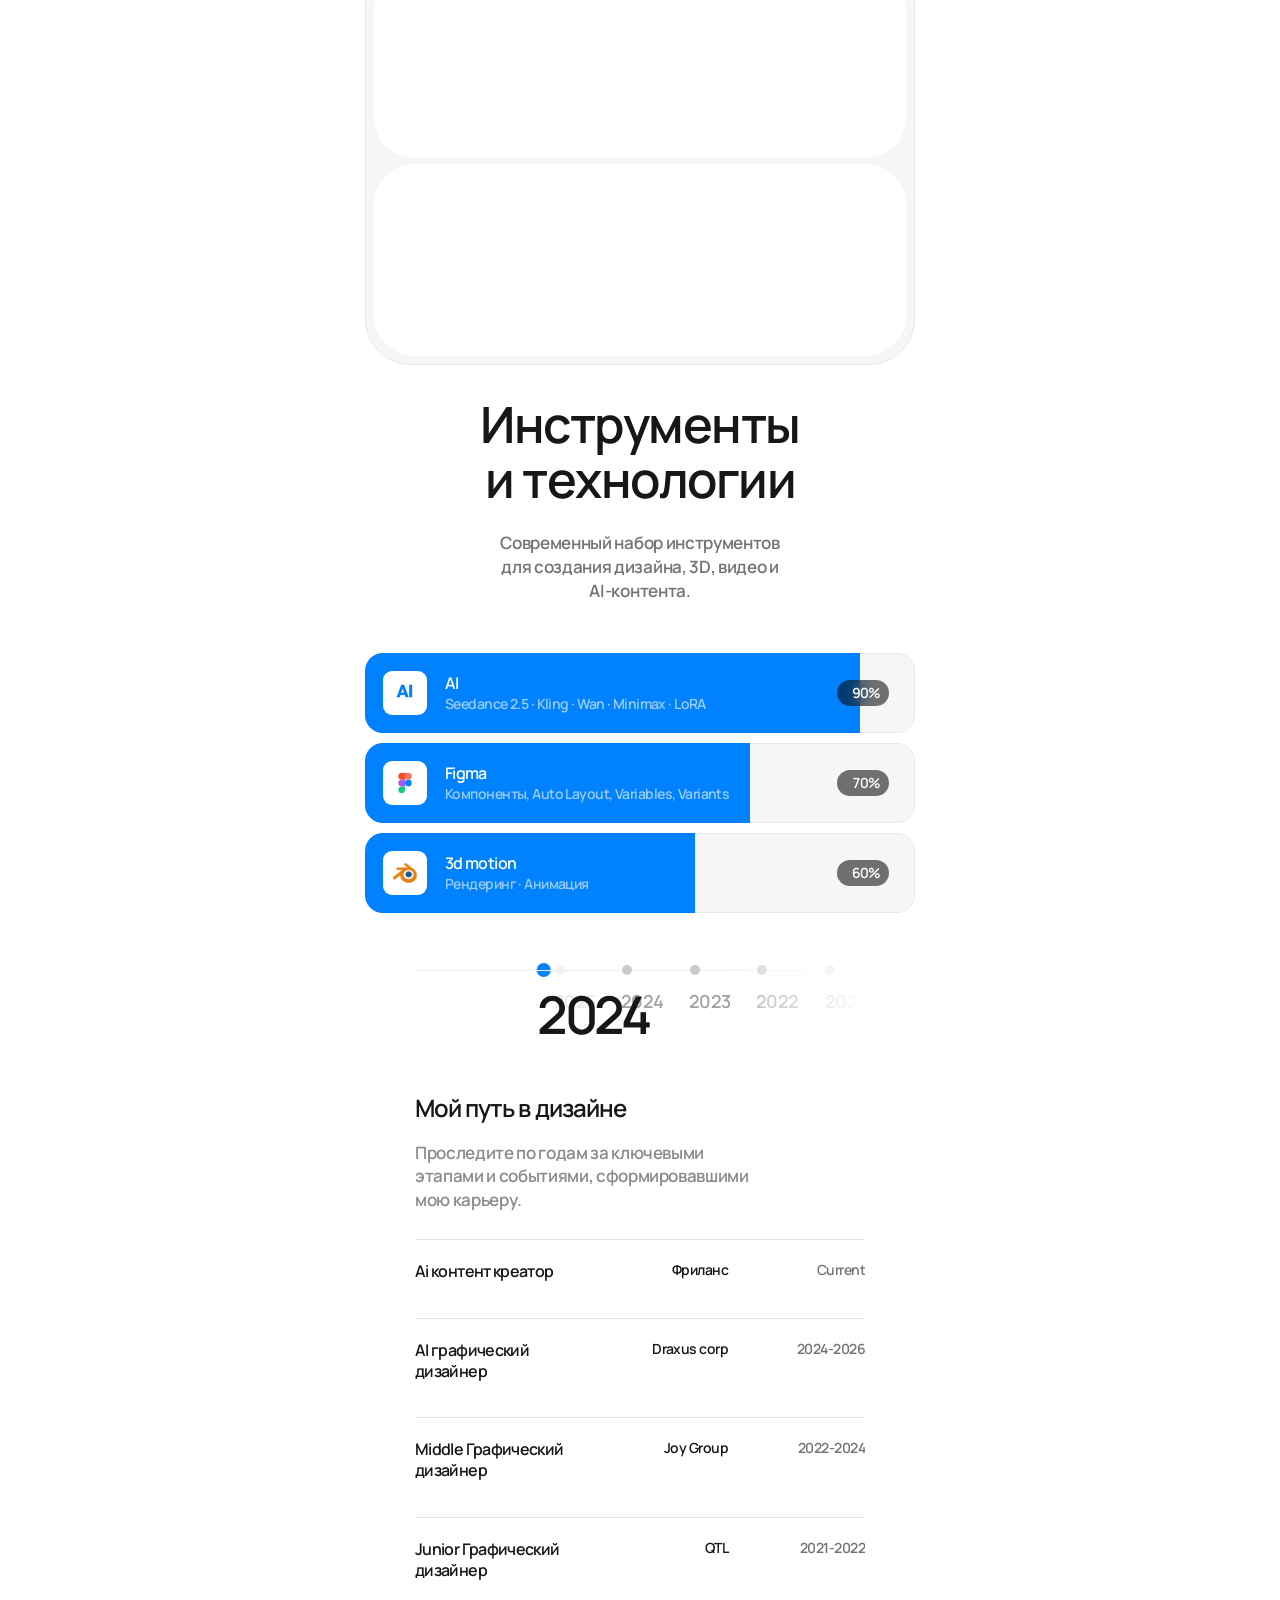
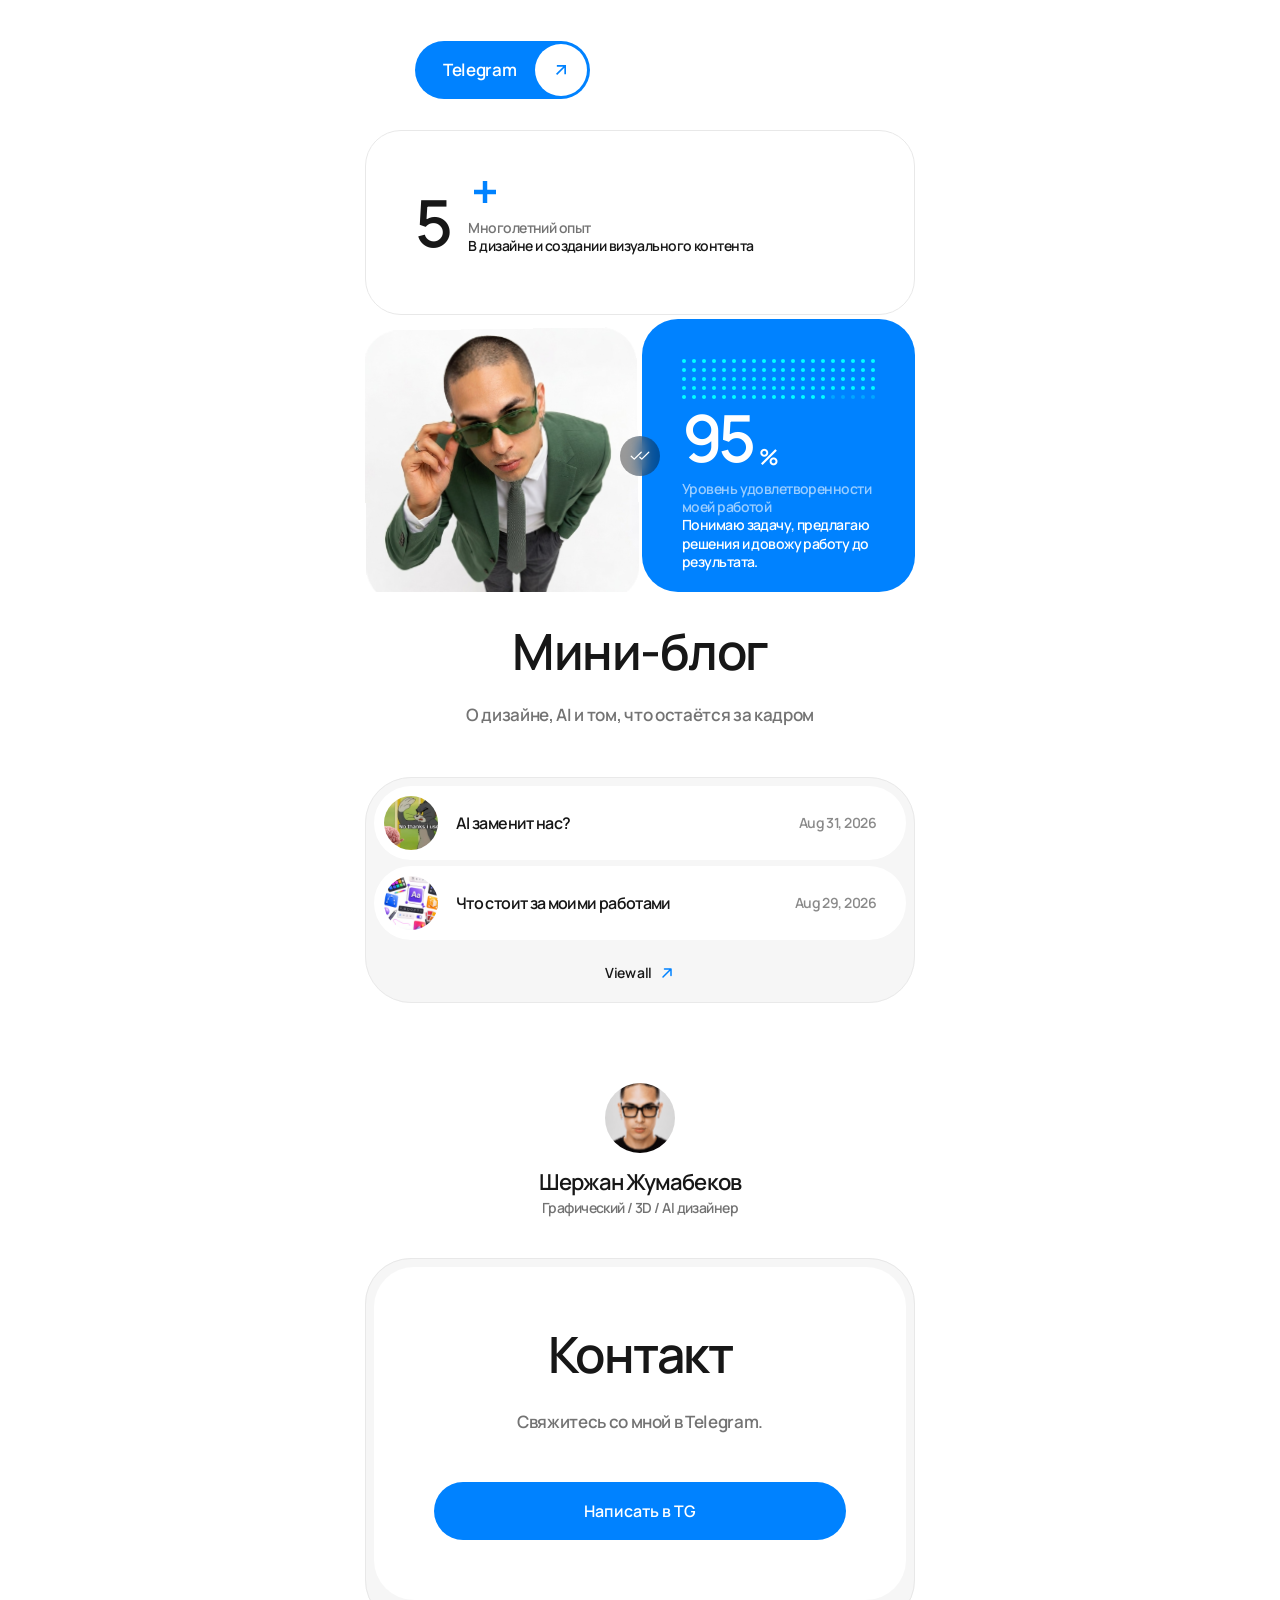
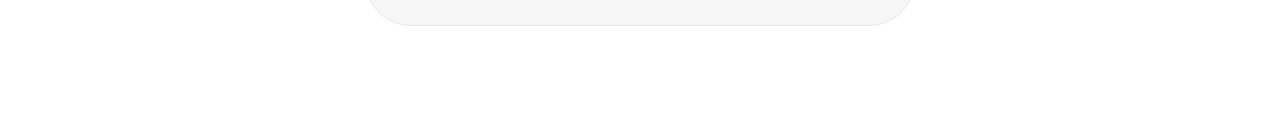
==== commit 222989ce: "Make year timeline movement continuous" ====
--- a/index.html
+++ b/index.html
@@ -227,7 +227,7 @@
 #__framer-editorbar.status_measuring {
     clip-path: unset;
 }
-</style><link rel="stylesheet" href="assets/migration.css?v=years1"><meta name="robots" content="noindex, nofollow"><link rel="stylesheet" href="assets/motion.css?v=years1"><script src="assets/gsap.min.js" defer></script><script src="assets/ScrollTrigger.min.js" defer></script><script src="assets/motion.js?v=years1" defer></script></head>
+</style><link rel="stylesheet" href="assets/migration.css?v=years2"><meta name="robots" content="noindex, nofollow"><link rel="stylesheet" href="assets/motion.css?v=years2"><script src="assets/gsap.min.js" defer></script><script src="assets/ScrollTrigger.min.js" defer></script><script src="assets/motion.js?v=years2" defer></script></head>
 <body>
 	
 	<!-- Start of bodyStart -->
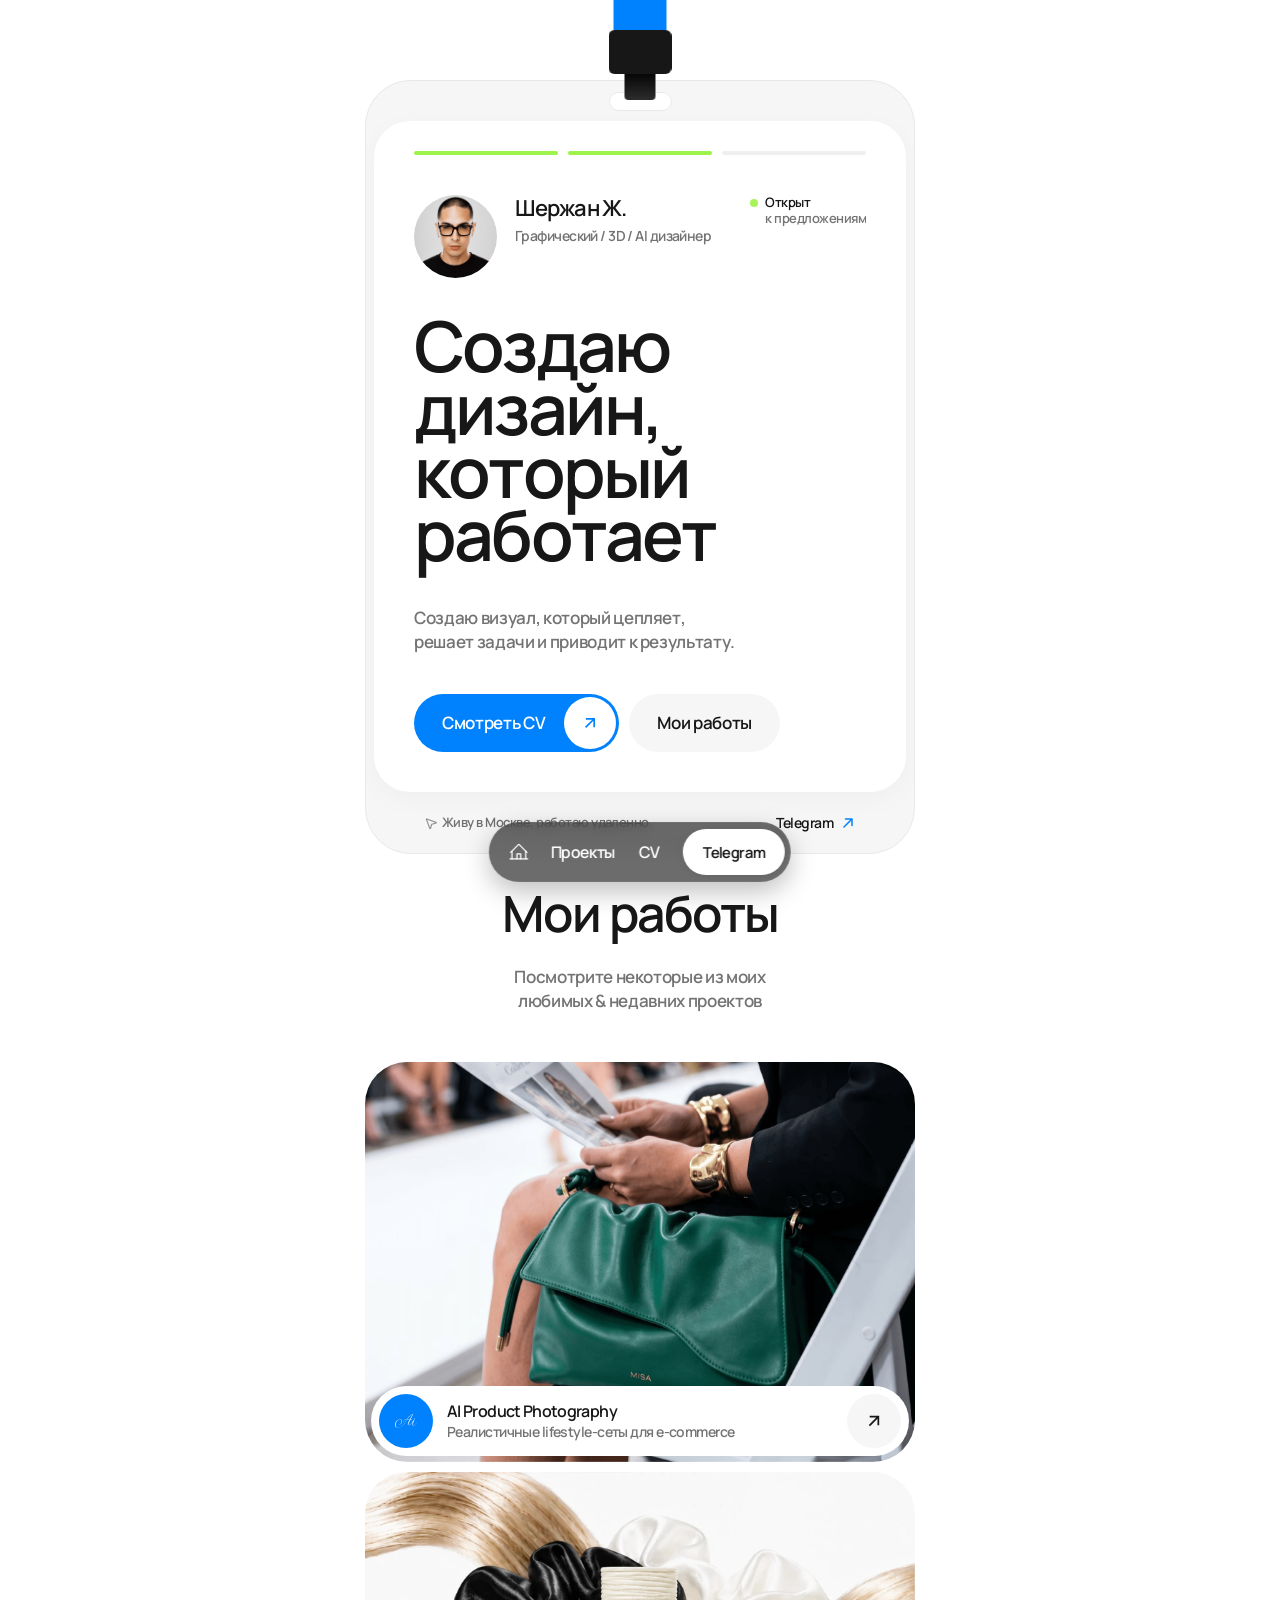
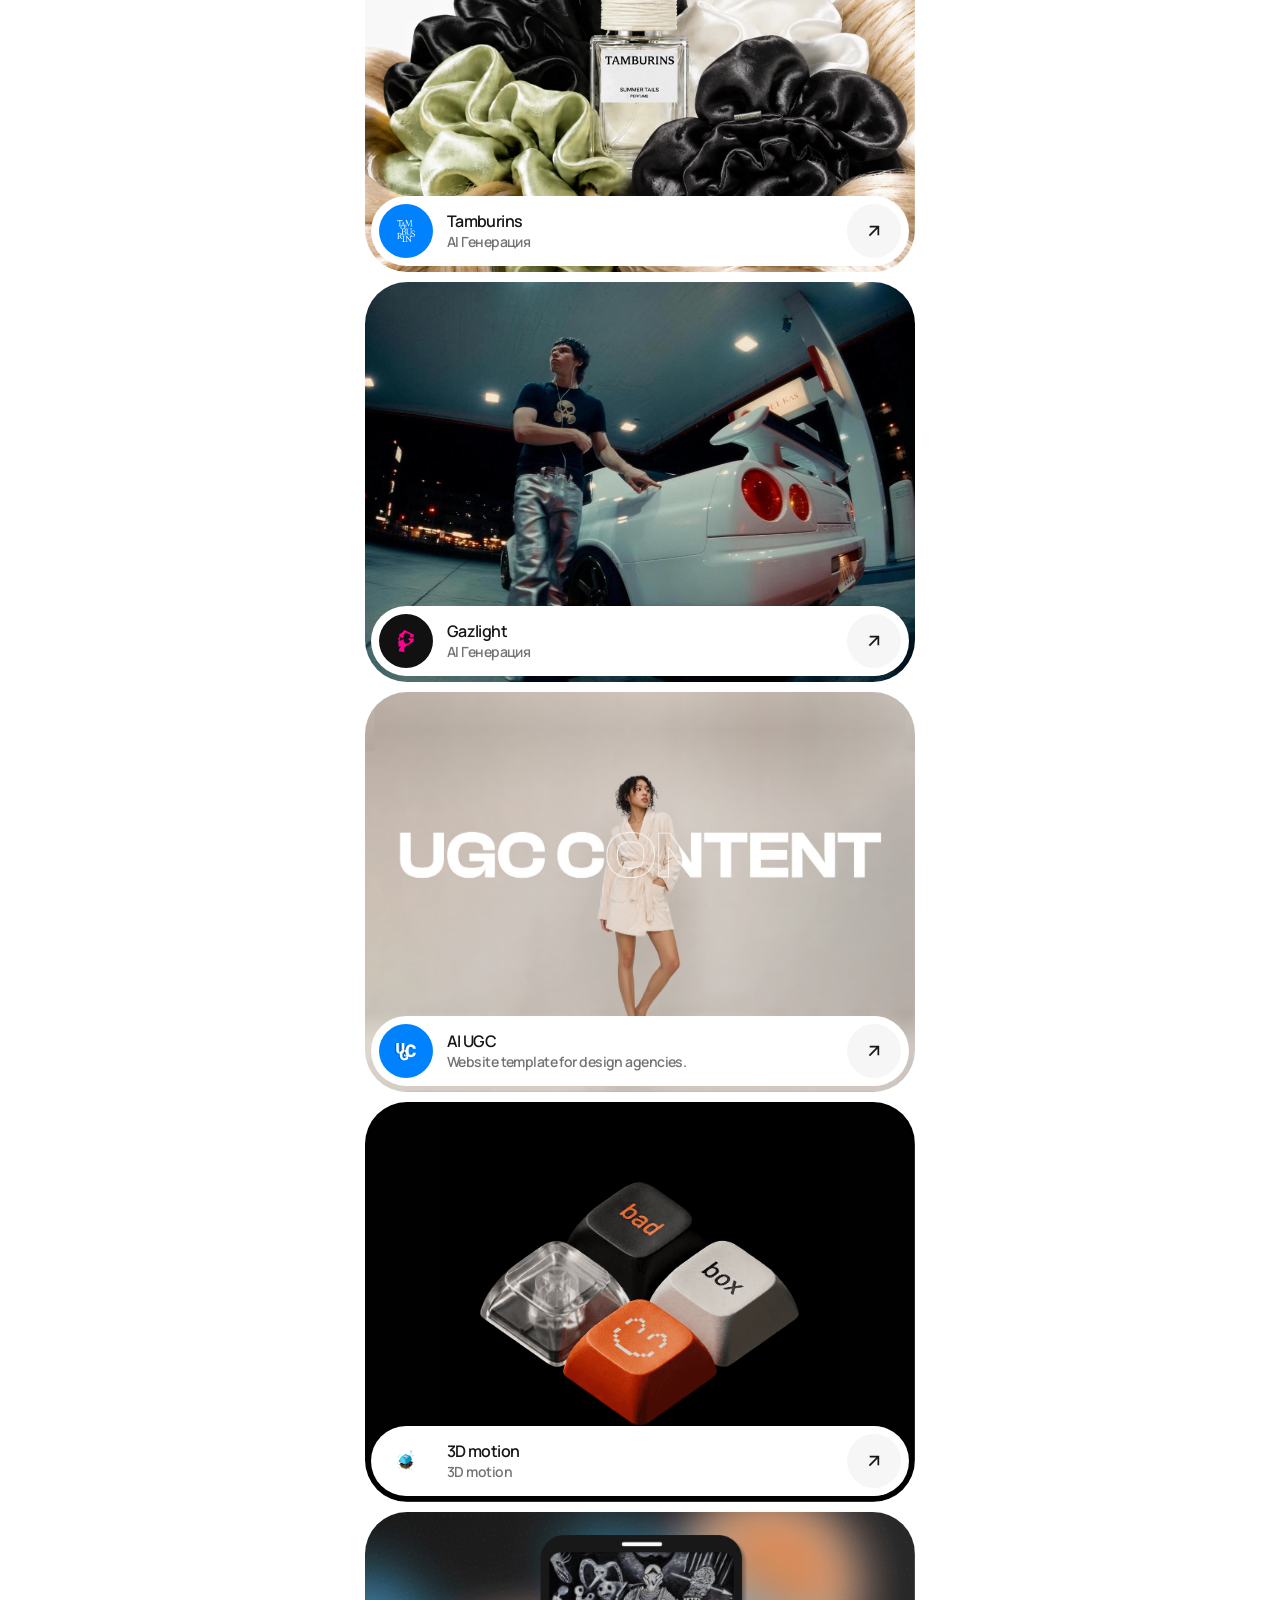
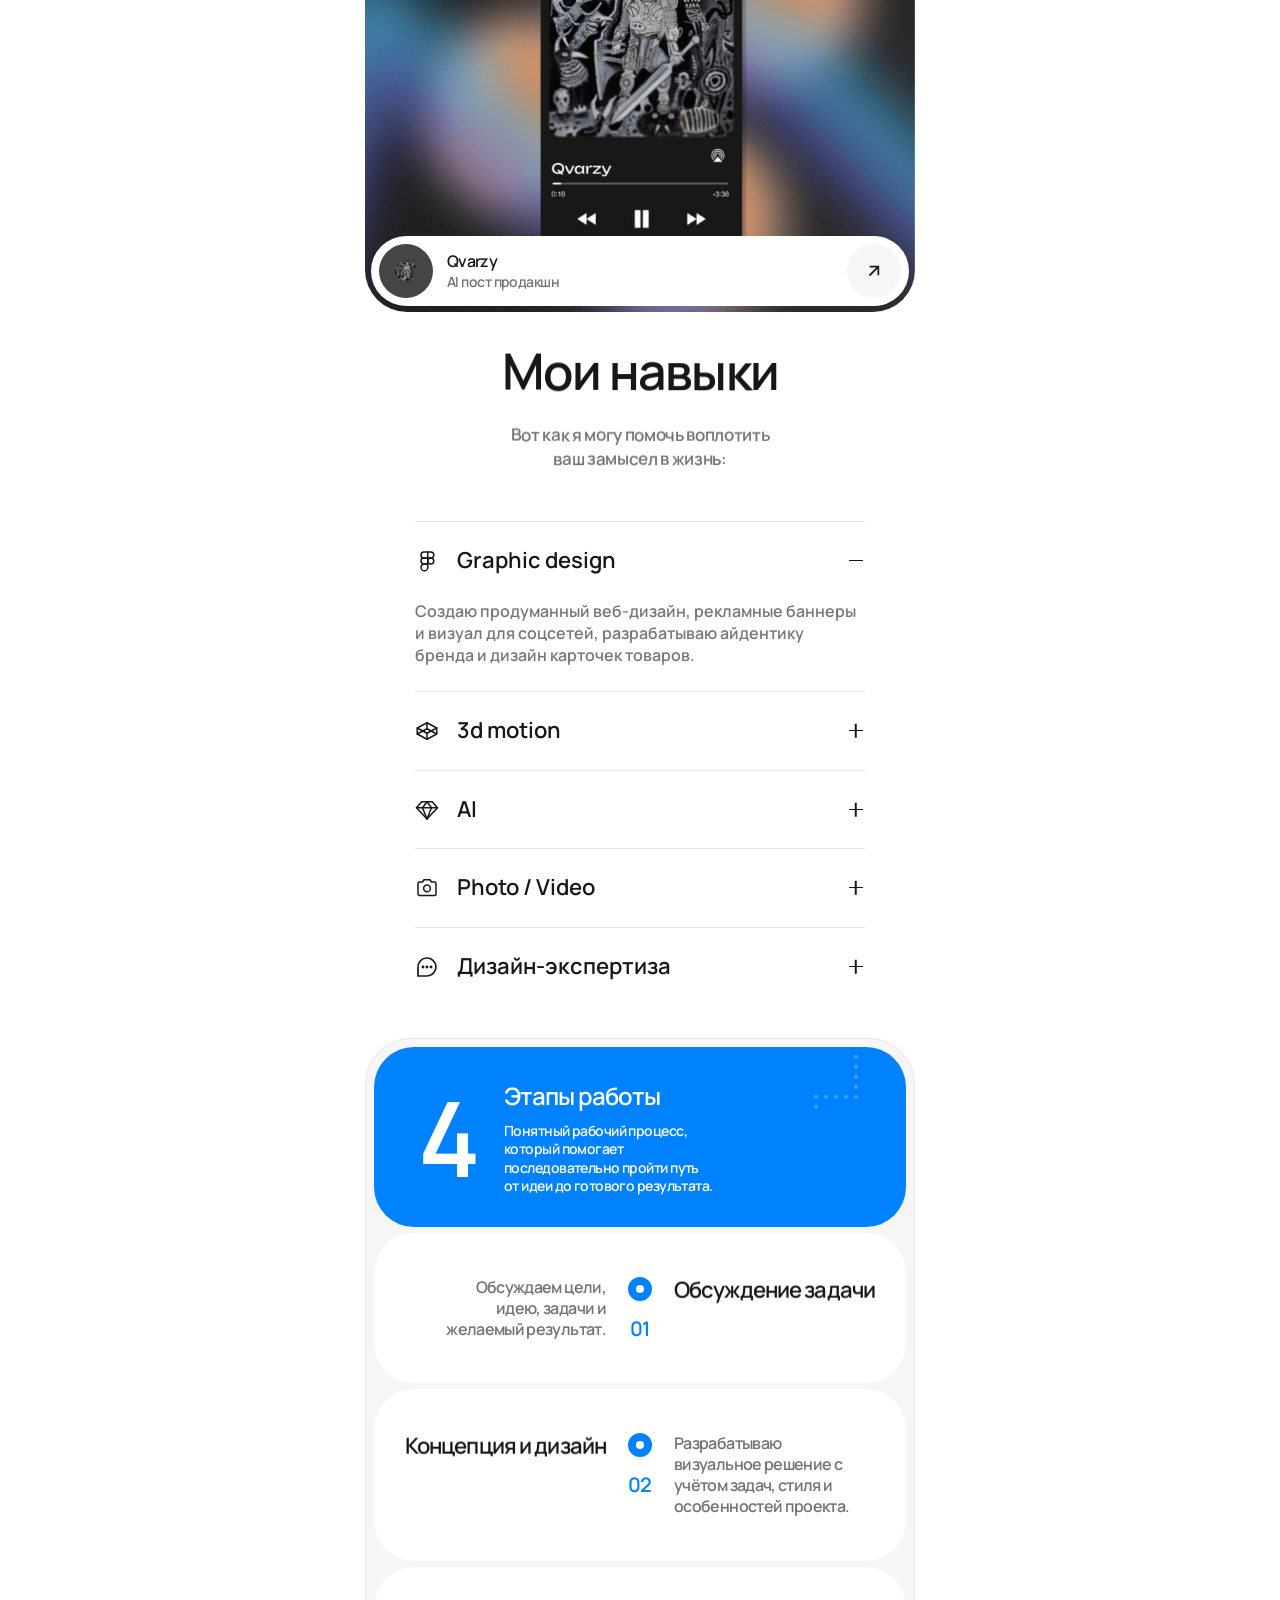
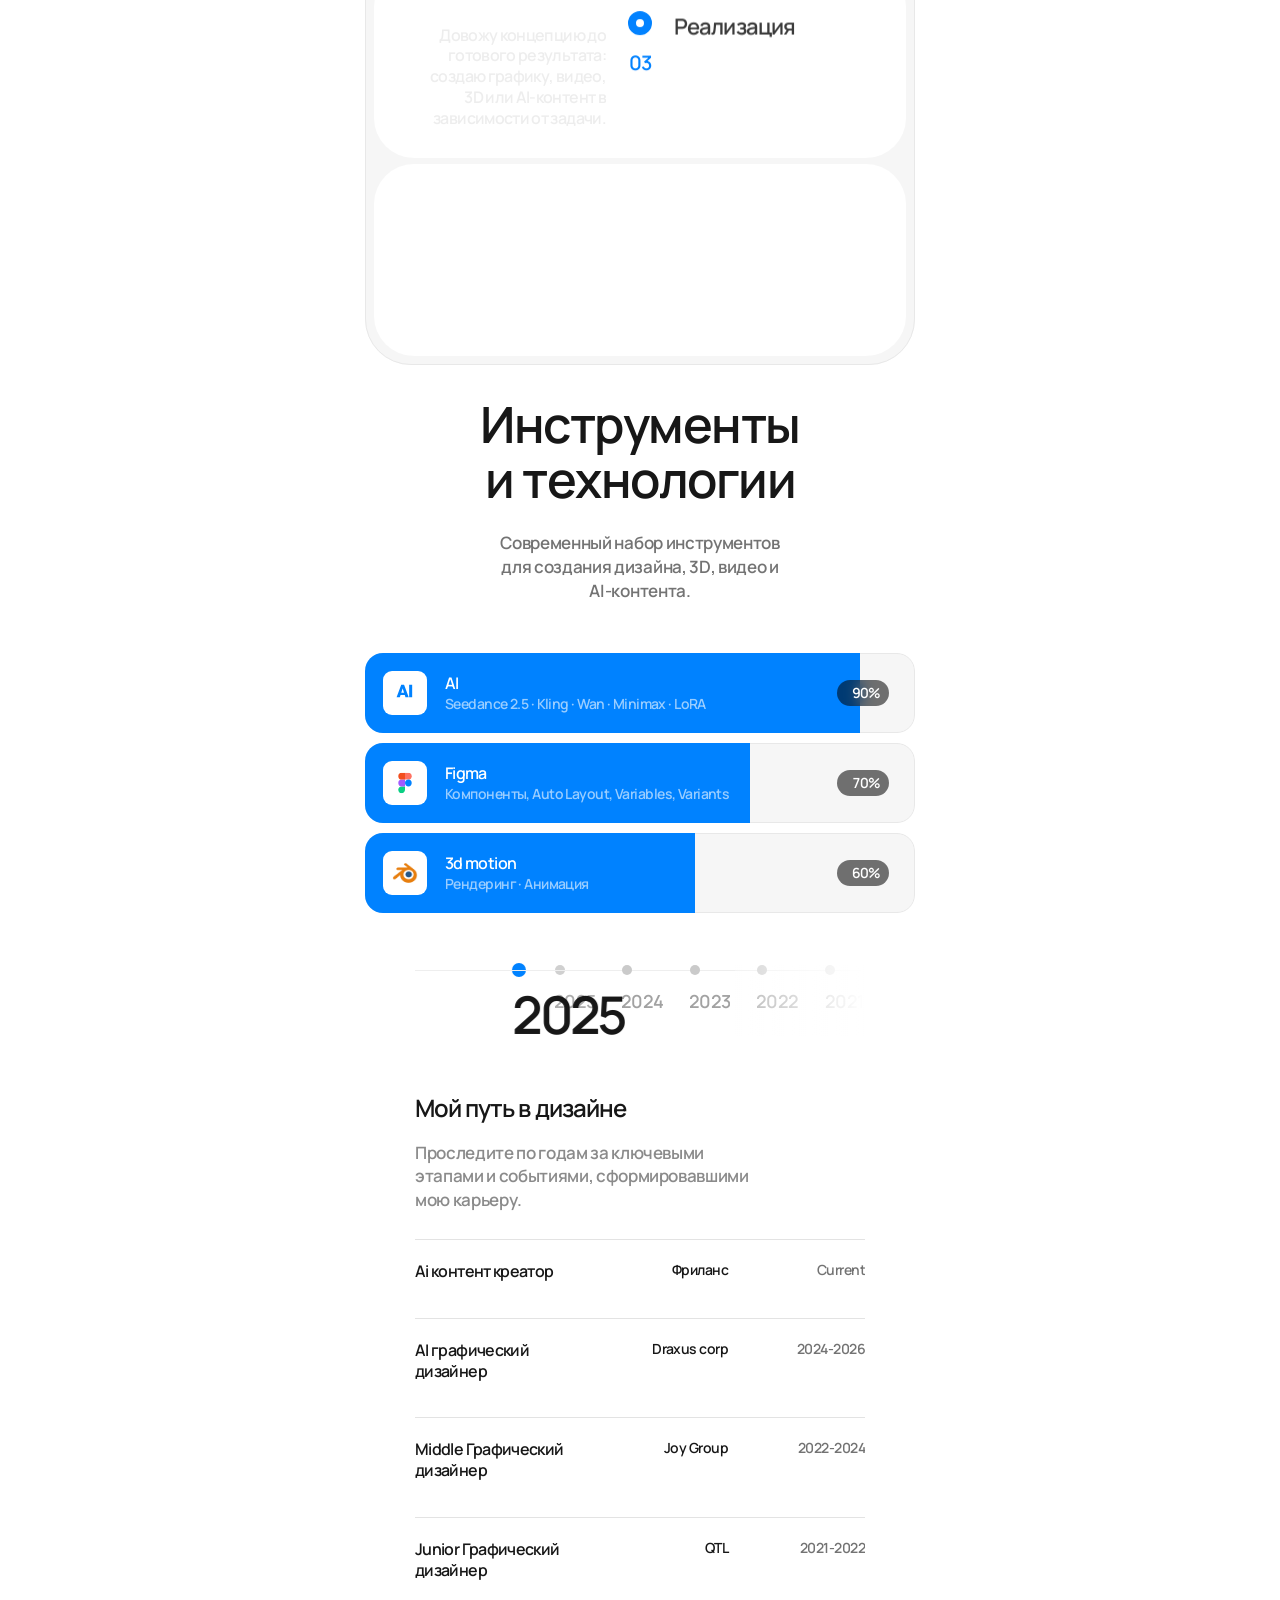
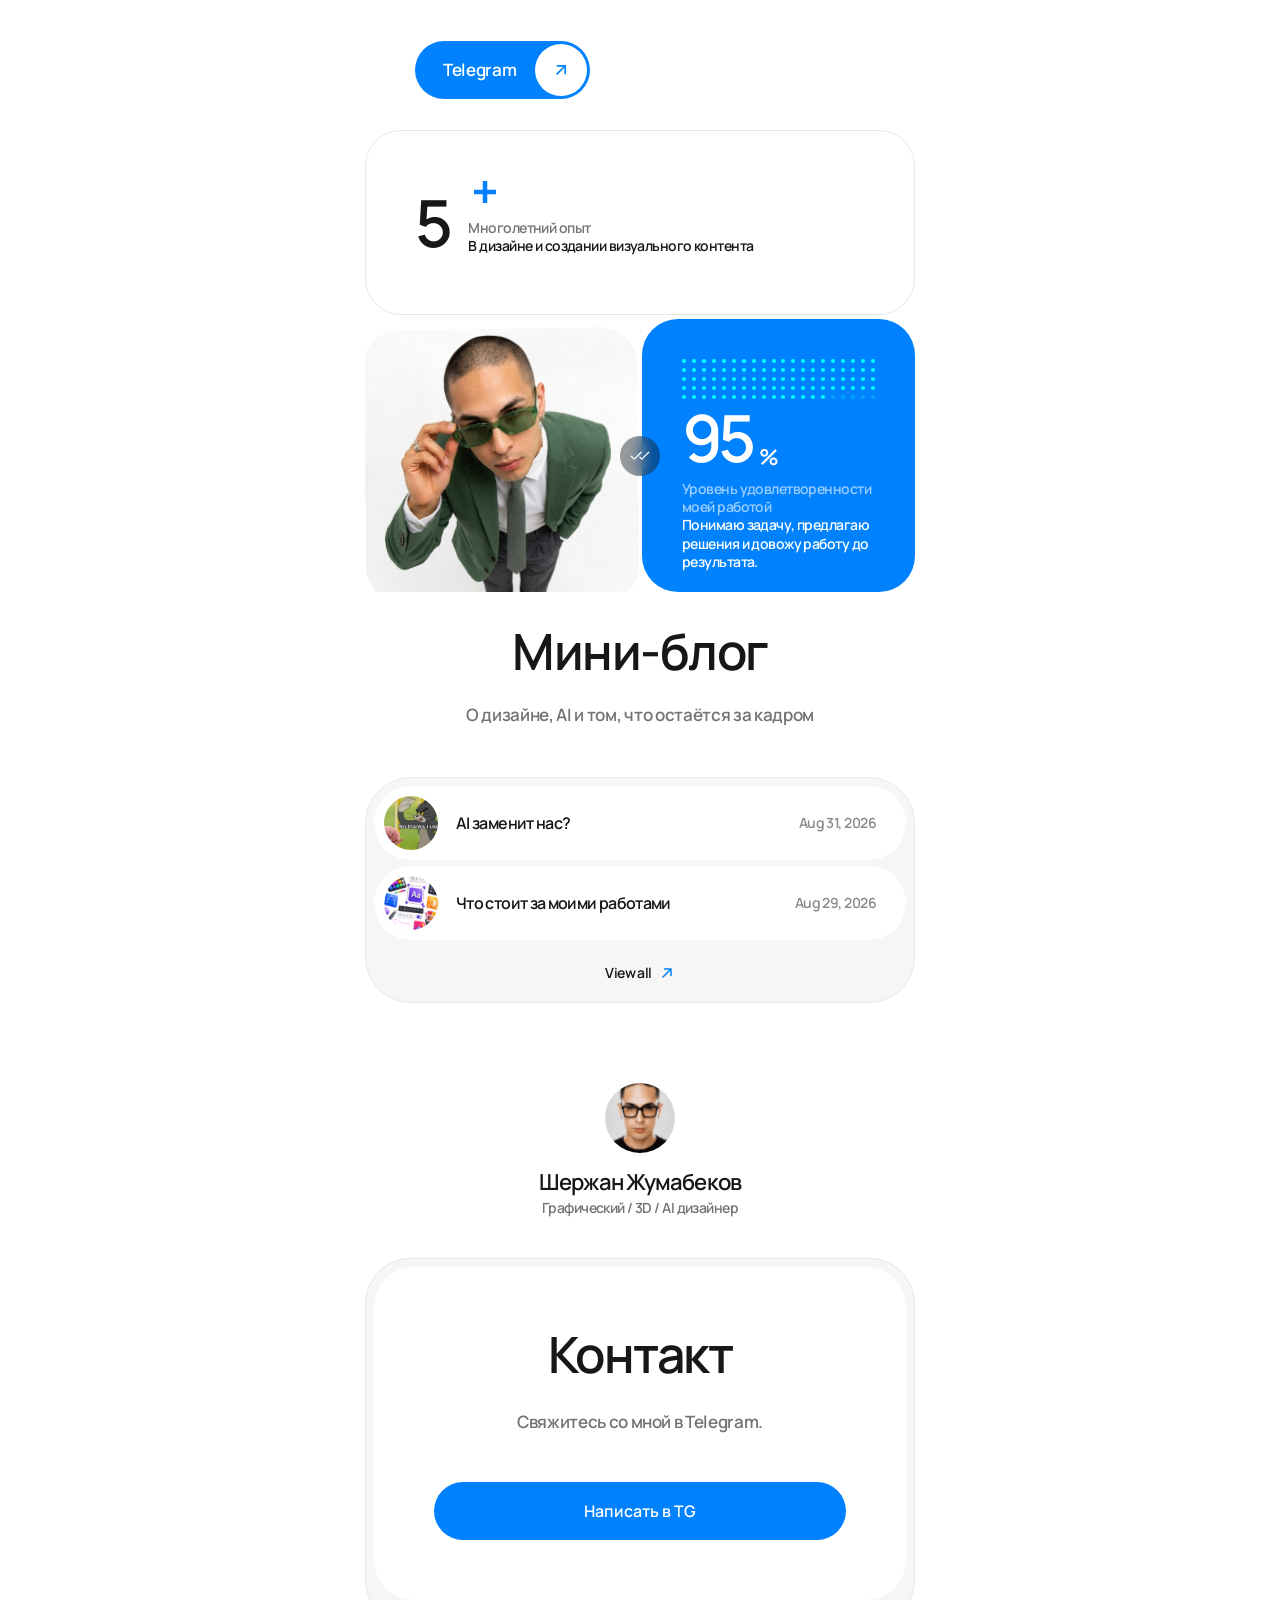
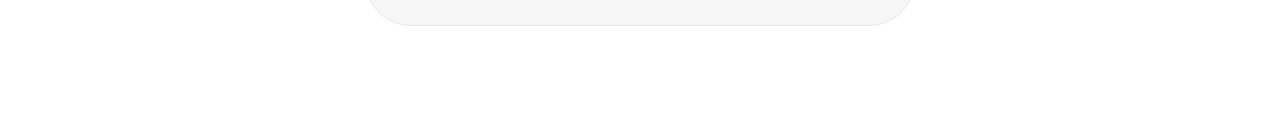
==== commit 044443c2: "Speed up process step reveals by 1.5x" ====
--- a/index.html
+++ b/index.html
@@ -227,7 +227,7 @@
 #__framer-editorbar.status_measuring {
     clip-path: unset;
 }
-</style><link rel="stylesheet" href="assets/migration.css?v=years2"><meta name="robots" content="noindex, nofollow"><link rel="stylesheet" href="assets/motion.css?v=years2"><script src="assets/gsap.min.js" defer></script><script src="assets/ScrollTrigger.min.js" defer></script><script src="assets/motion.js?v=years2" defer></script></head>
+</style><link rel="stylesheet" href="assets/migration.css?v=steps-speed15"><meta name="robots" content="noindex, nofollow"><link rel="stylesheet" href="assets/motion.css?v=steps-speed15"><script src="assets/gsap.min.js" defer></script><script src="assets/ScrollTrigger.min.js" defer></script><script src="assets/motion.js?v=steps-speed15" defer></script></head>
 <body>
 	
 	<!-- Start of bodyStart -->
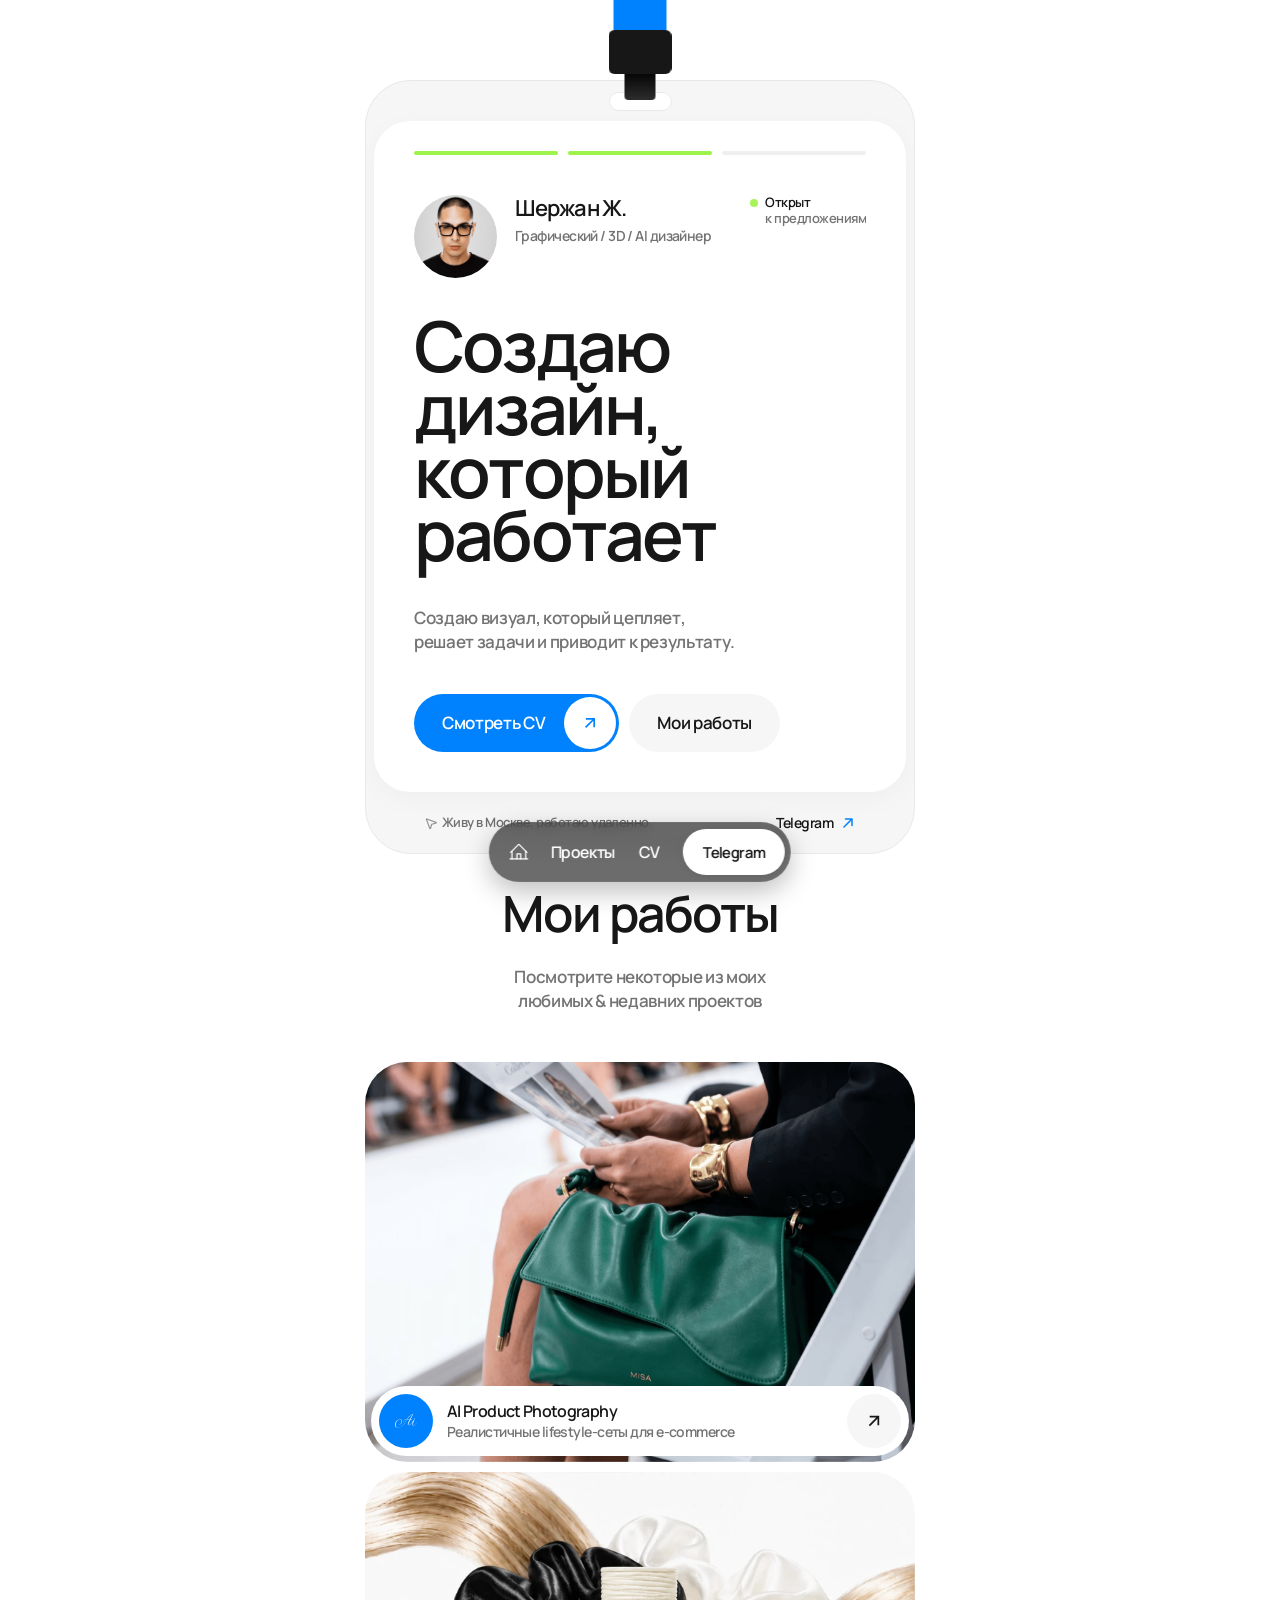
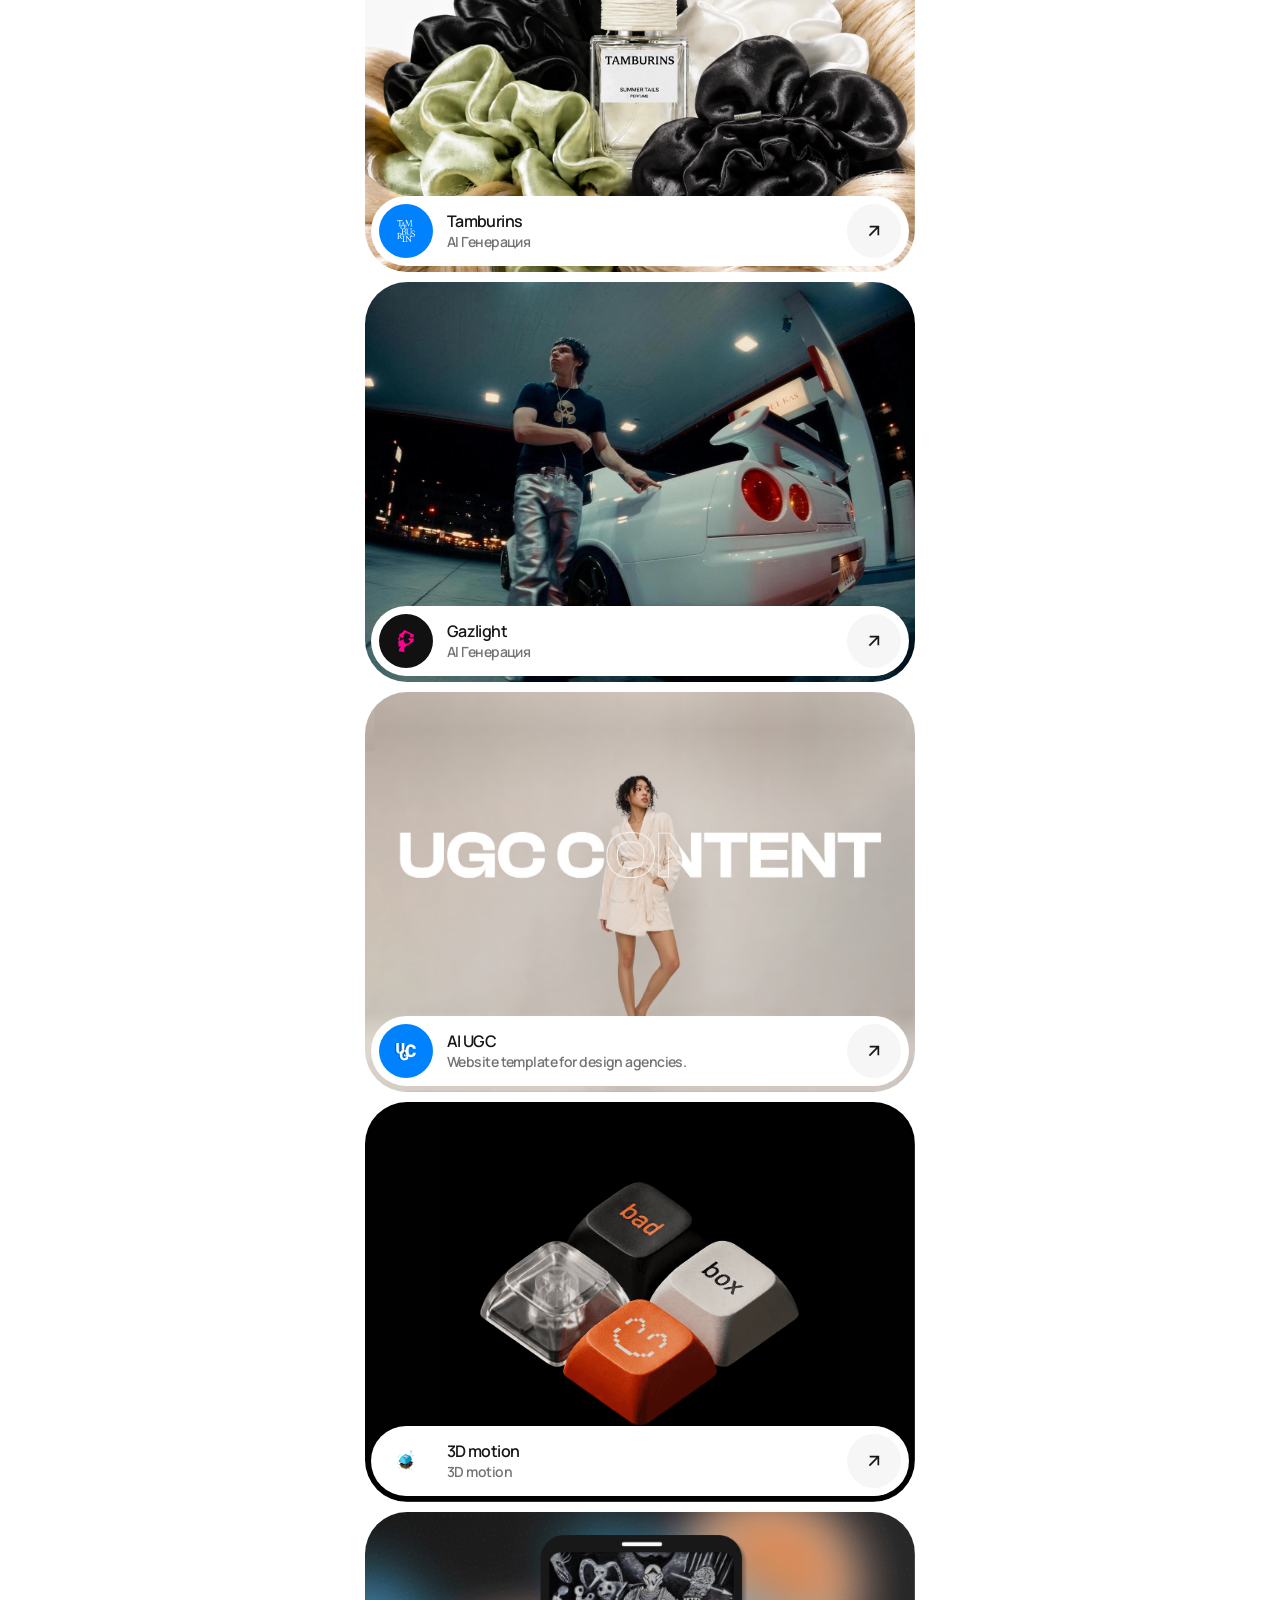
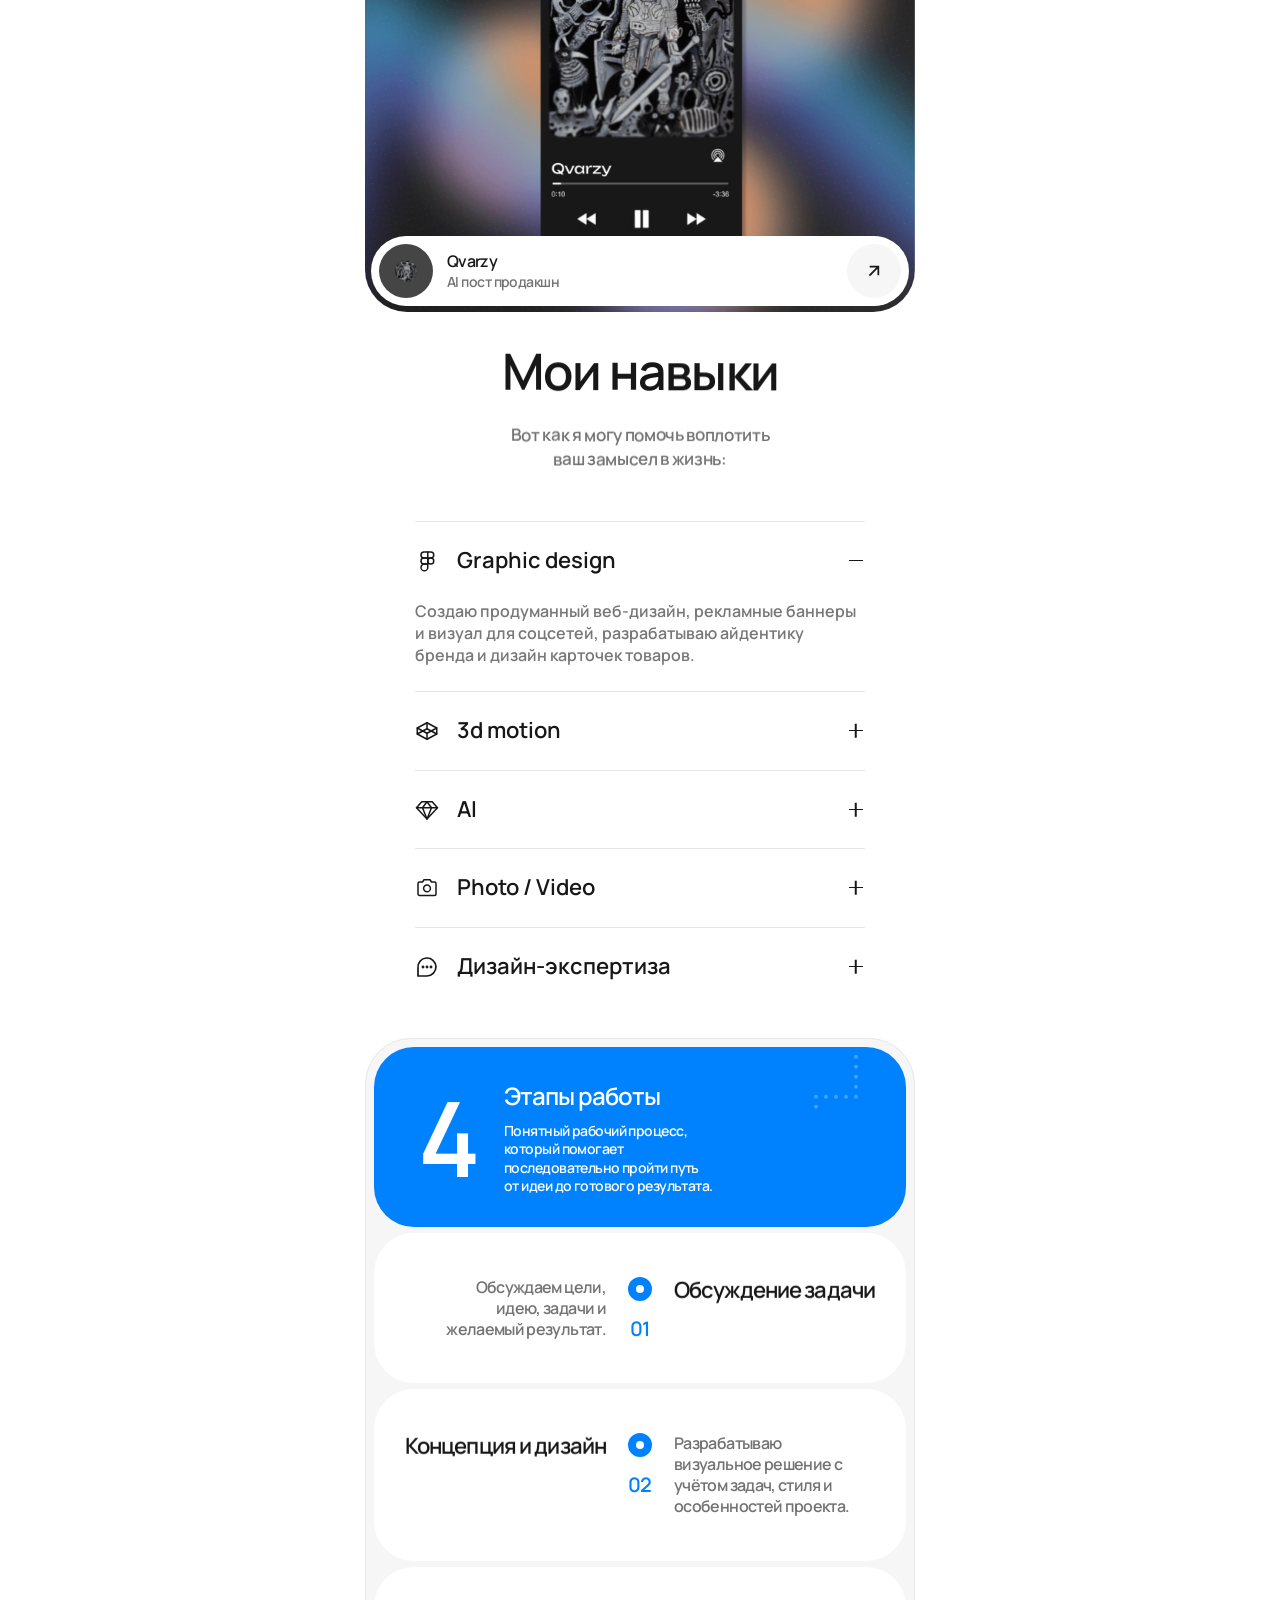
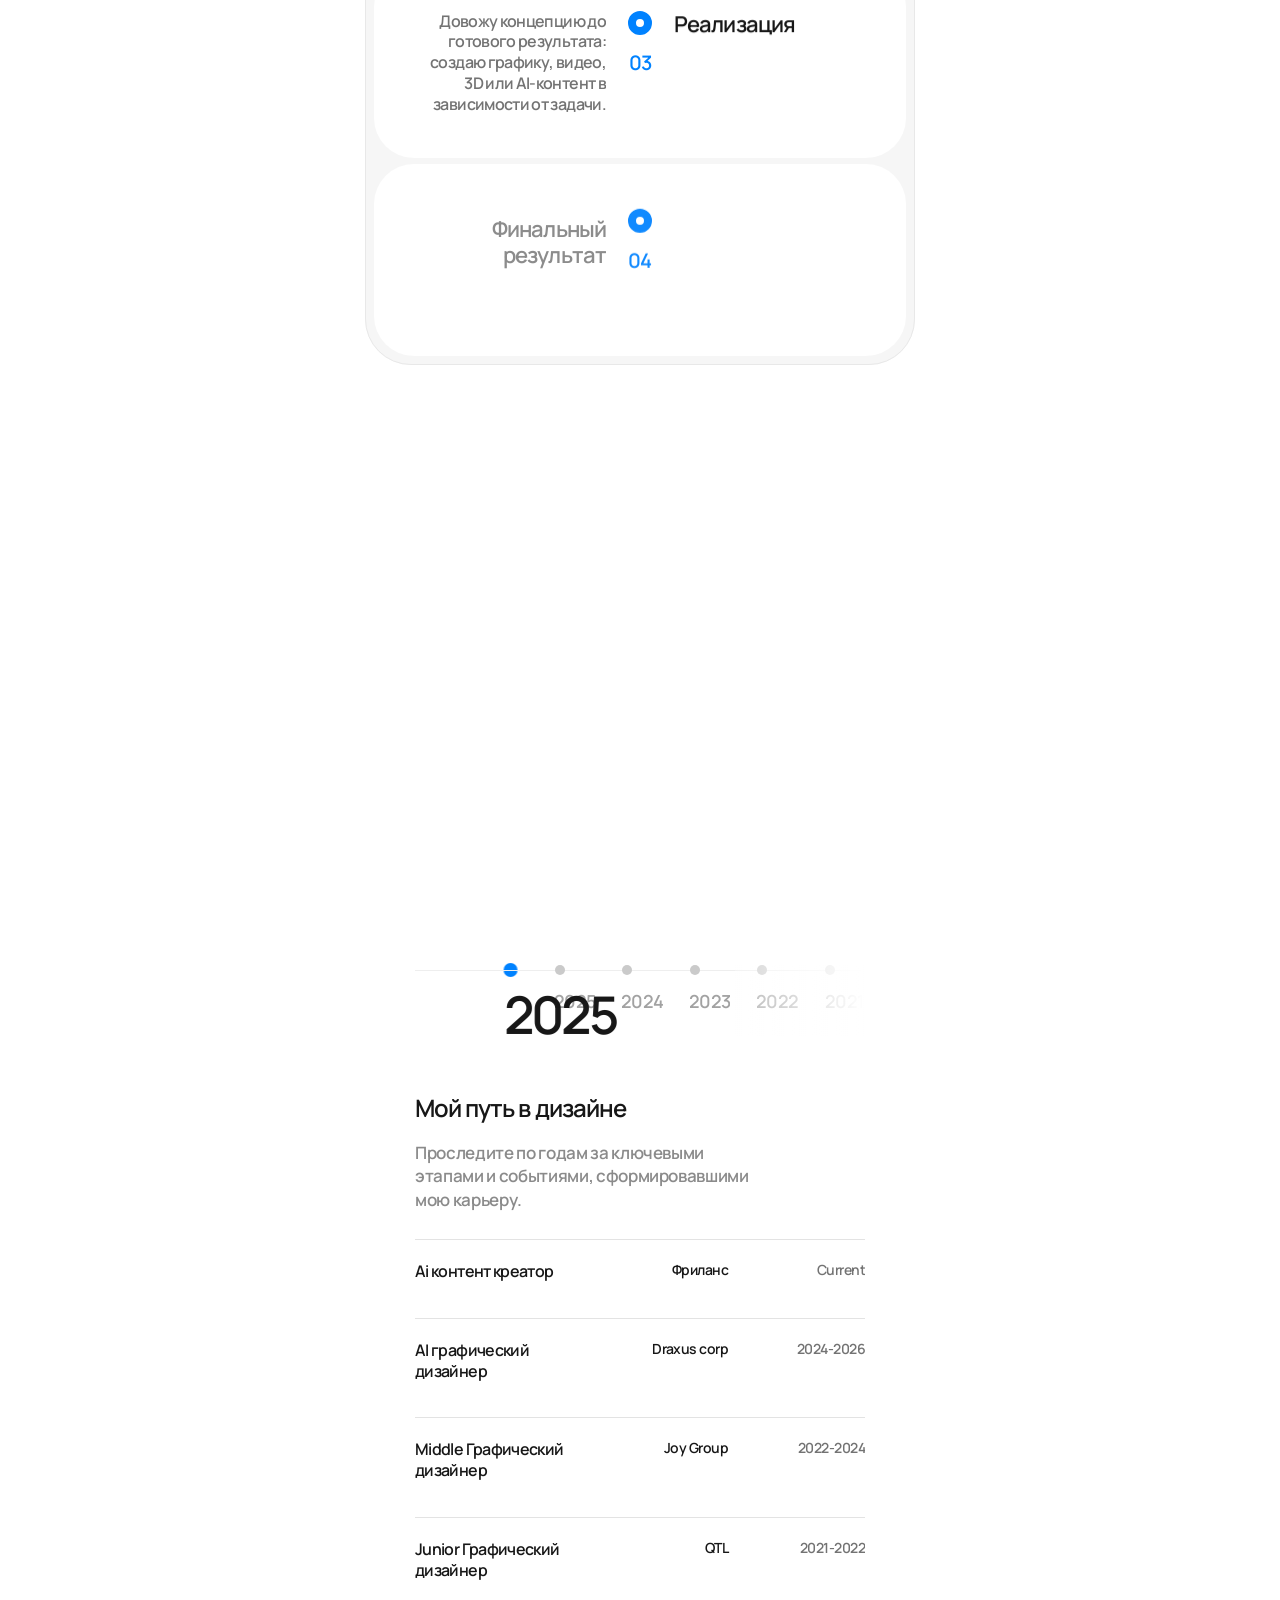
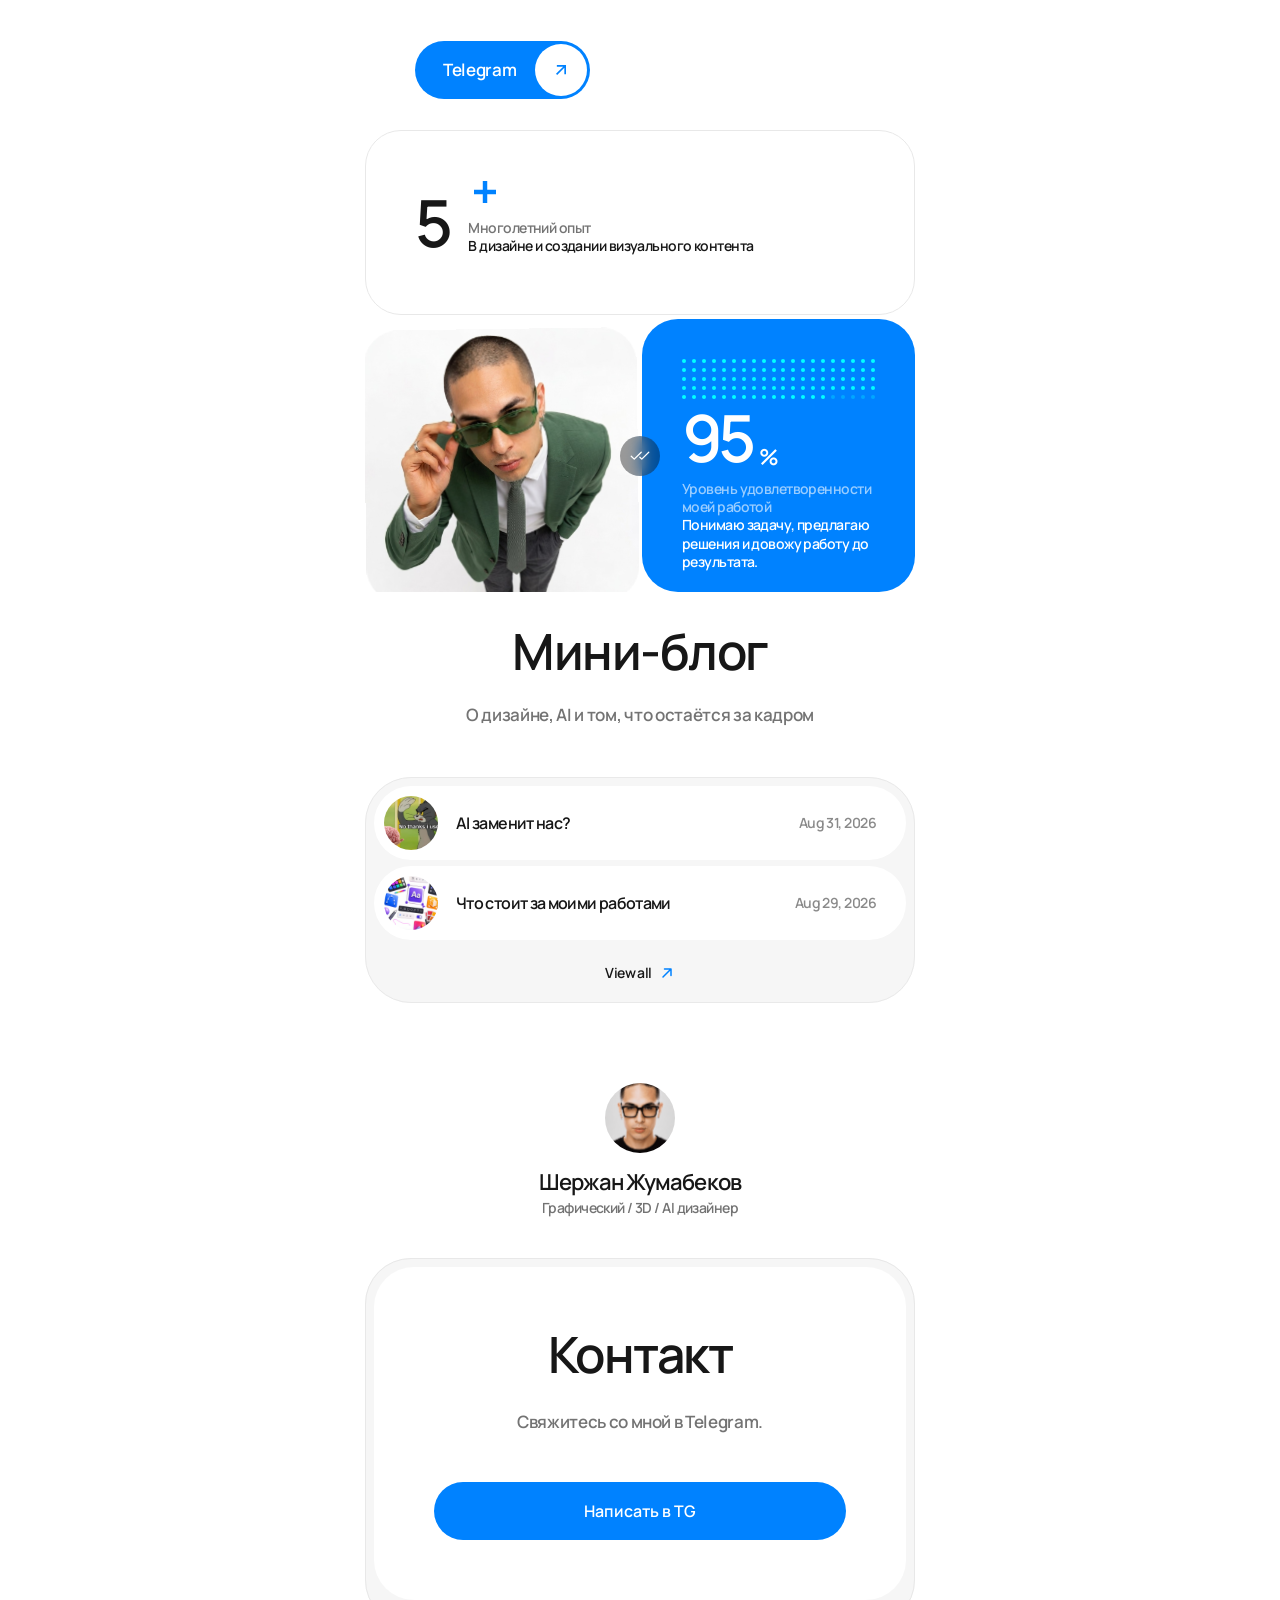
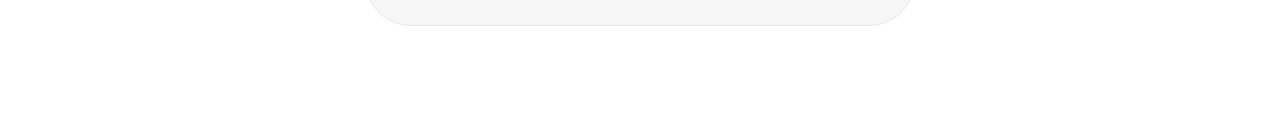
==== commit 2f732fdc: "Wait for process completion before revealing tools" ====
--- a/index.html
+++ b/index.html
@@ -227,7 +227,7 @@
 #__framer-editorbar.status_measuring {
     clip-path: unset;
 }
-</style><link rel="stylesheet" href="assets/migration.css?v=steps-speed15"><meta name="robots" content="noindex, nofollow"><link rel="stylesheet" href="assets/motion.css?v=steps-speed15"><script src="assets/gsap.min.js" defer></script><script src="assets/ScrollTrigger.min.js" defer></script><script src="assets/motion.js?v=steps-speed15" defer></script></head>
+</style><link rel="stylesheet" href="assets/migration.css?v=tools-sequence1"><meta name="robots" content="noindex, nofollow"><link rel="stylesheet" href="assets/motion.css?v=tools-sequence1"><script src="assets/gsap.min.js" defer></script><script src="assets/ScrollTrigger.min.js" defer></script><script src="assets/motion.js?v=tools-sequence1" defer></script></head>
 <body>
 	
 	<!-- Start of bodyStart -->
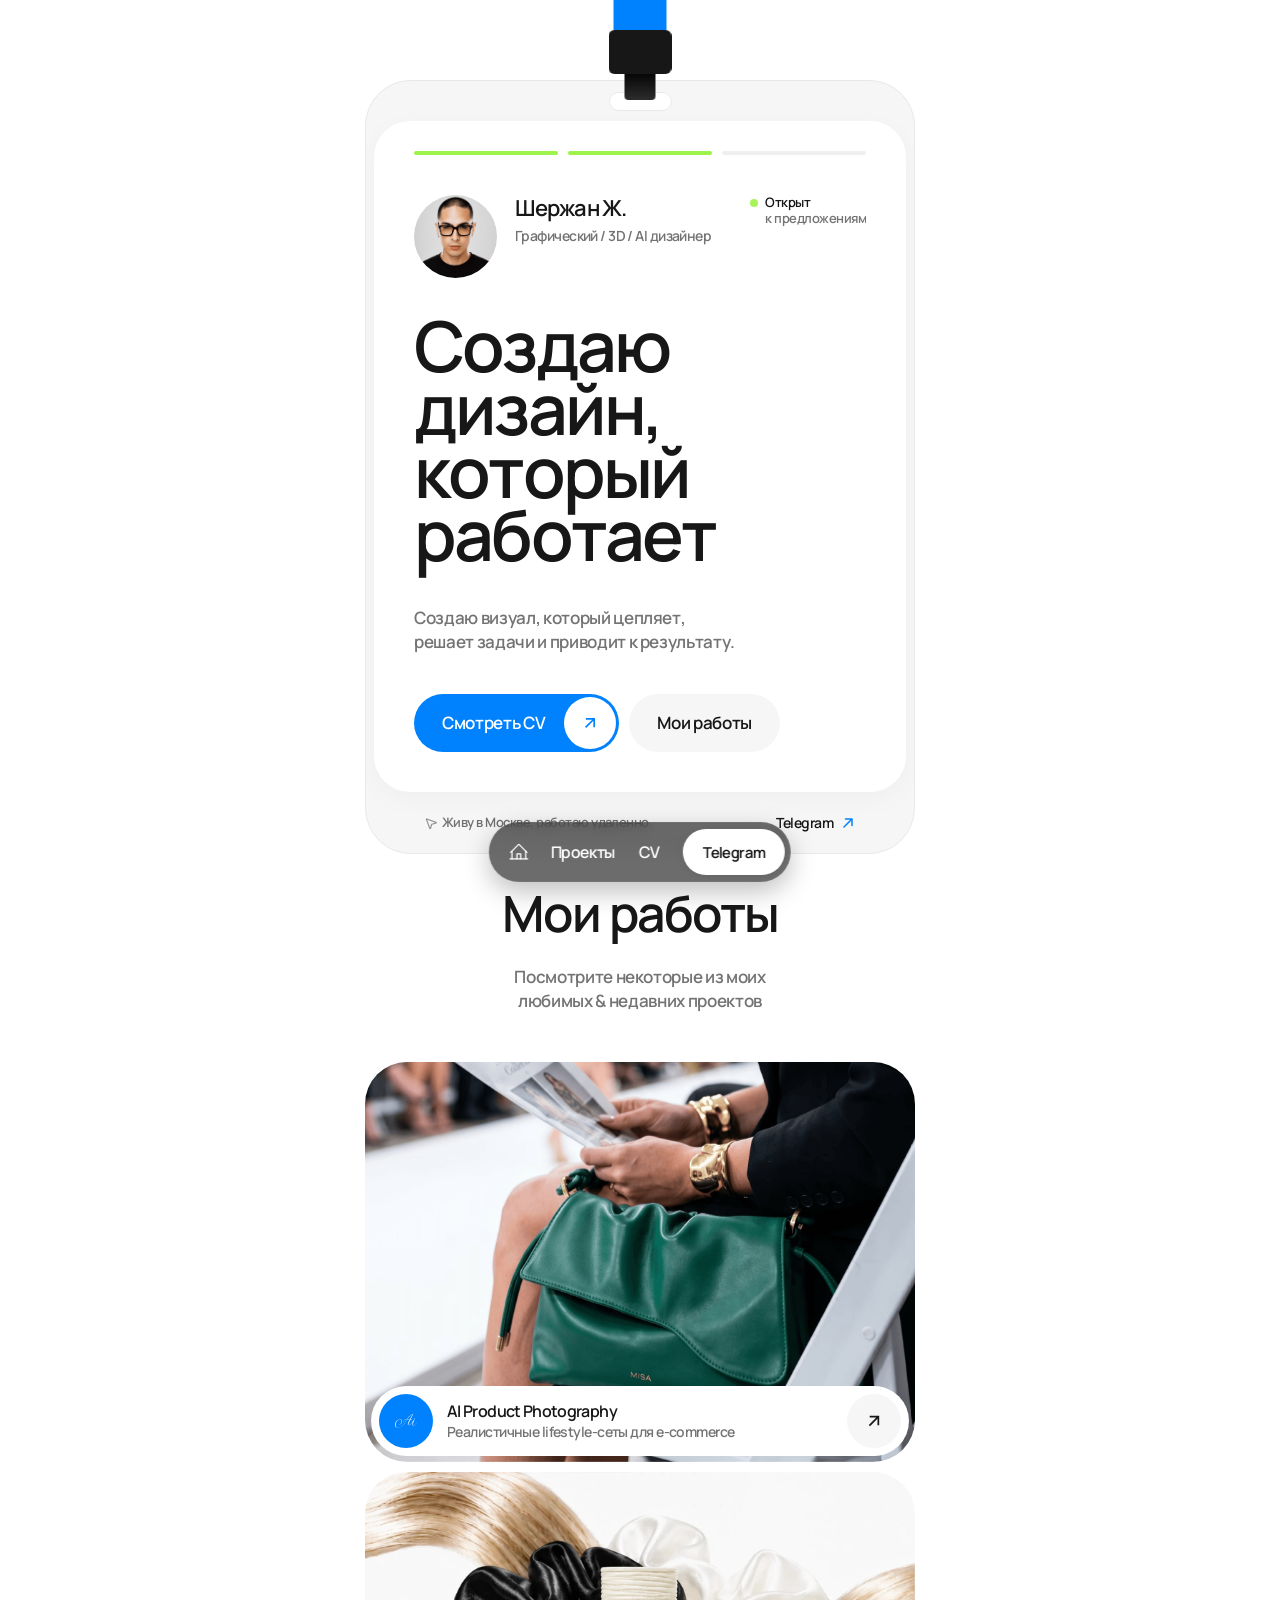
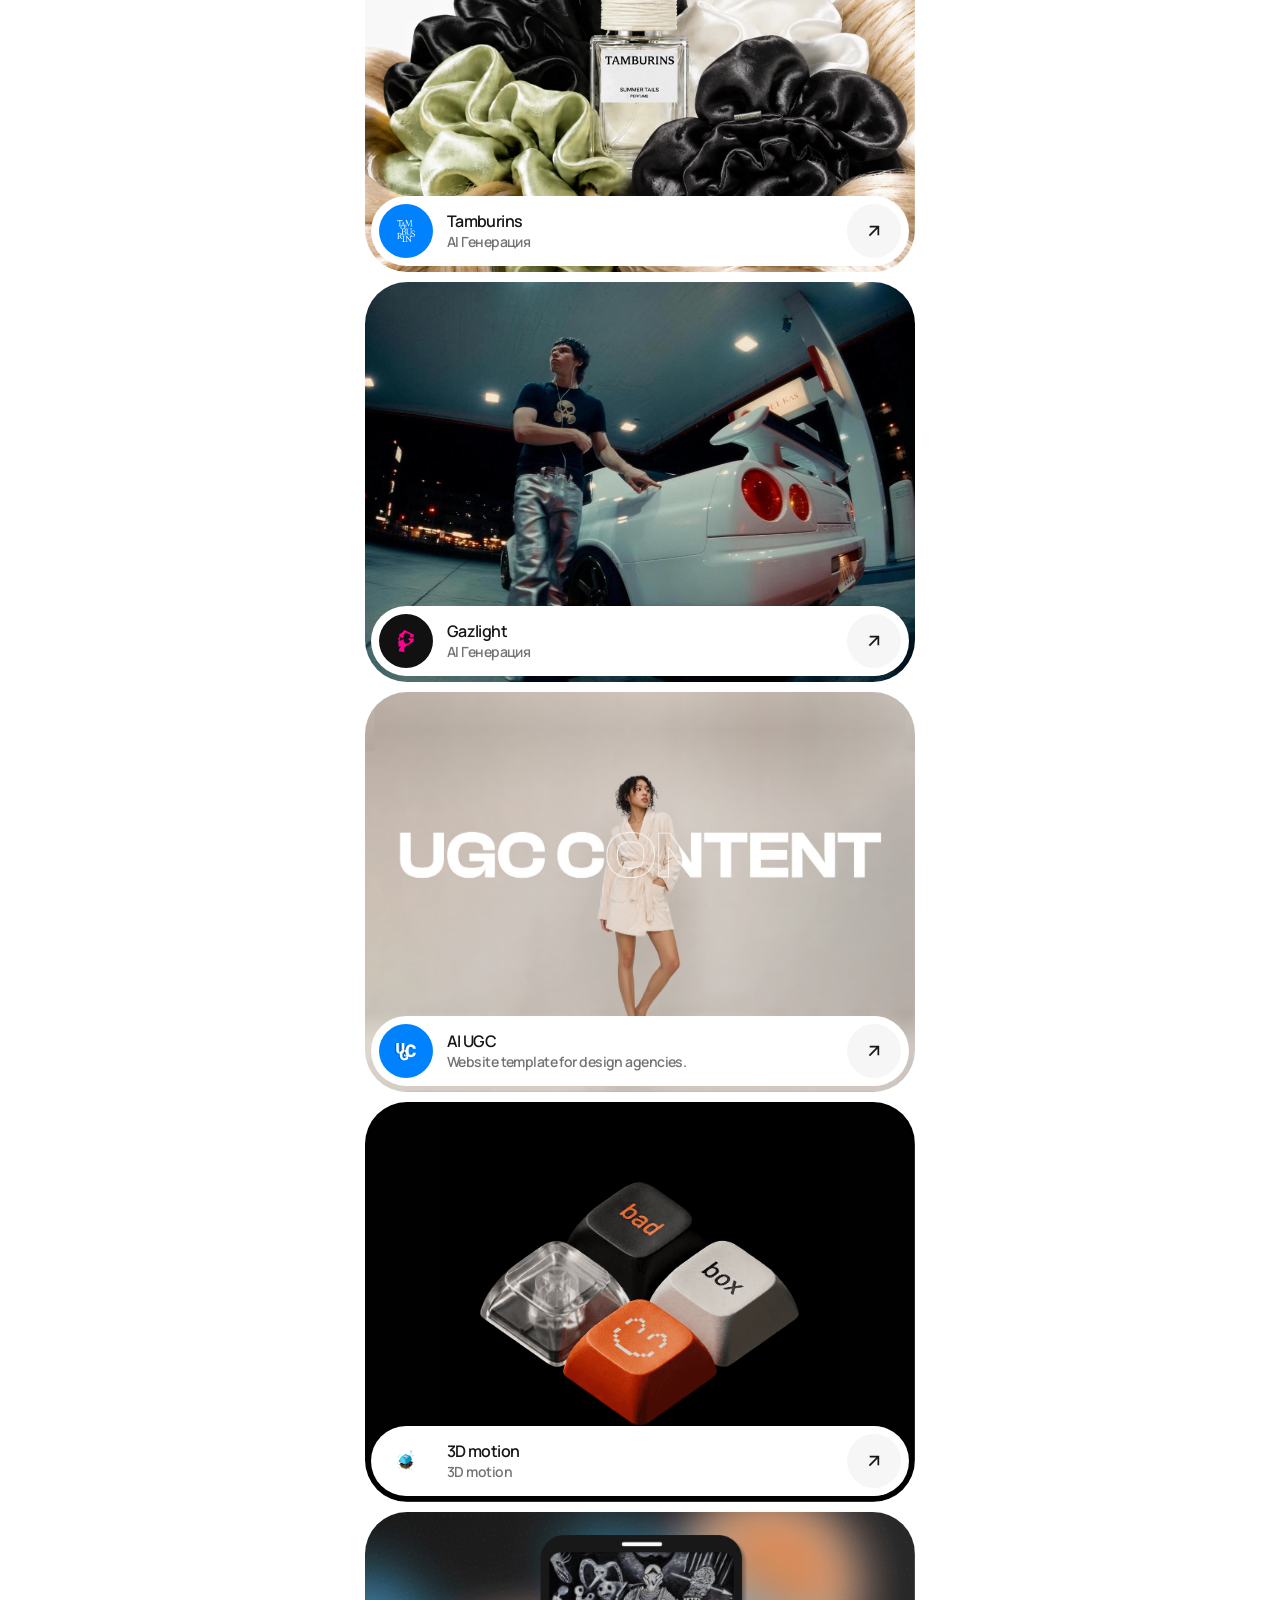
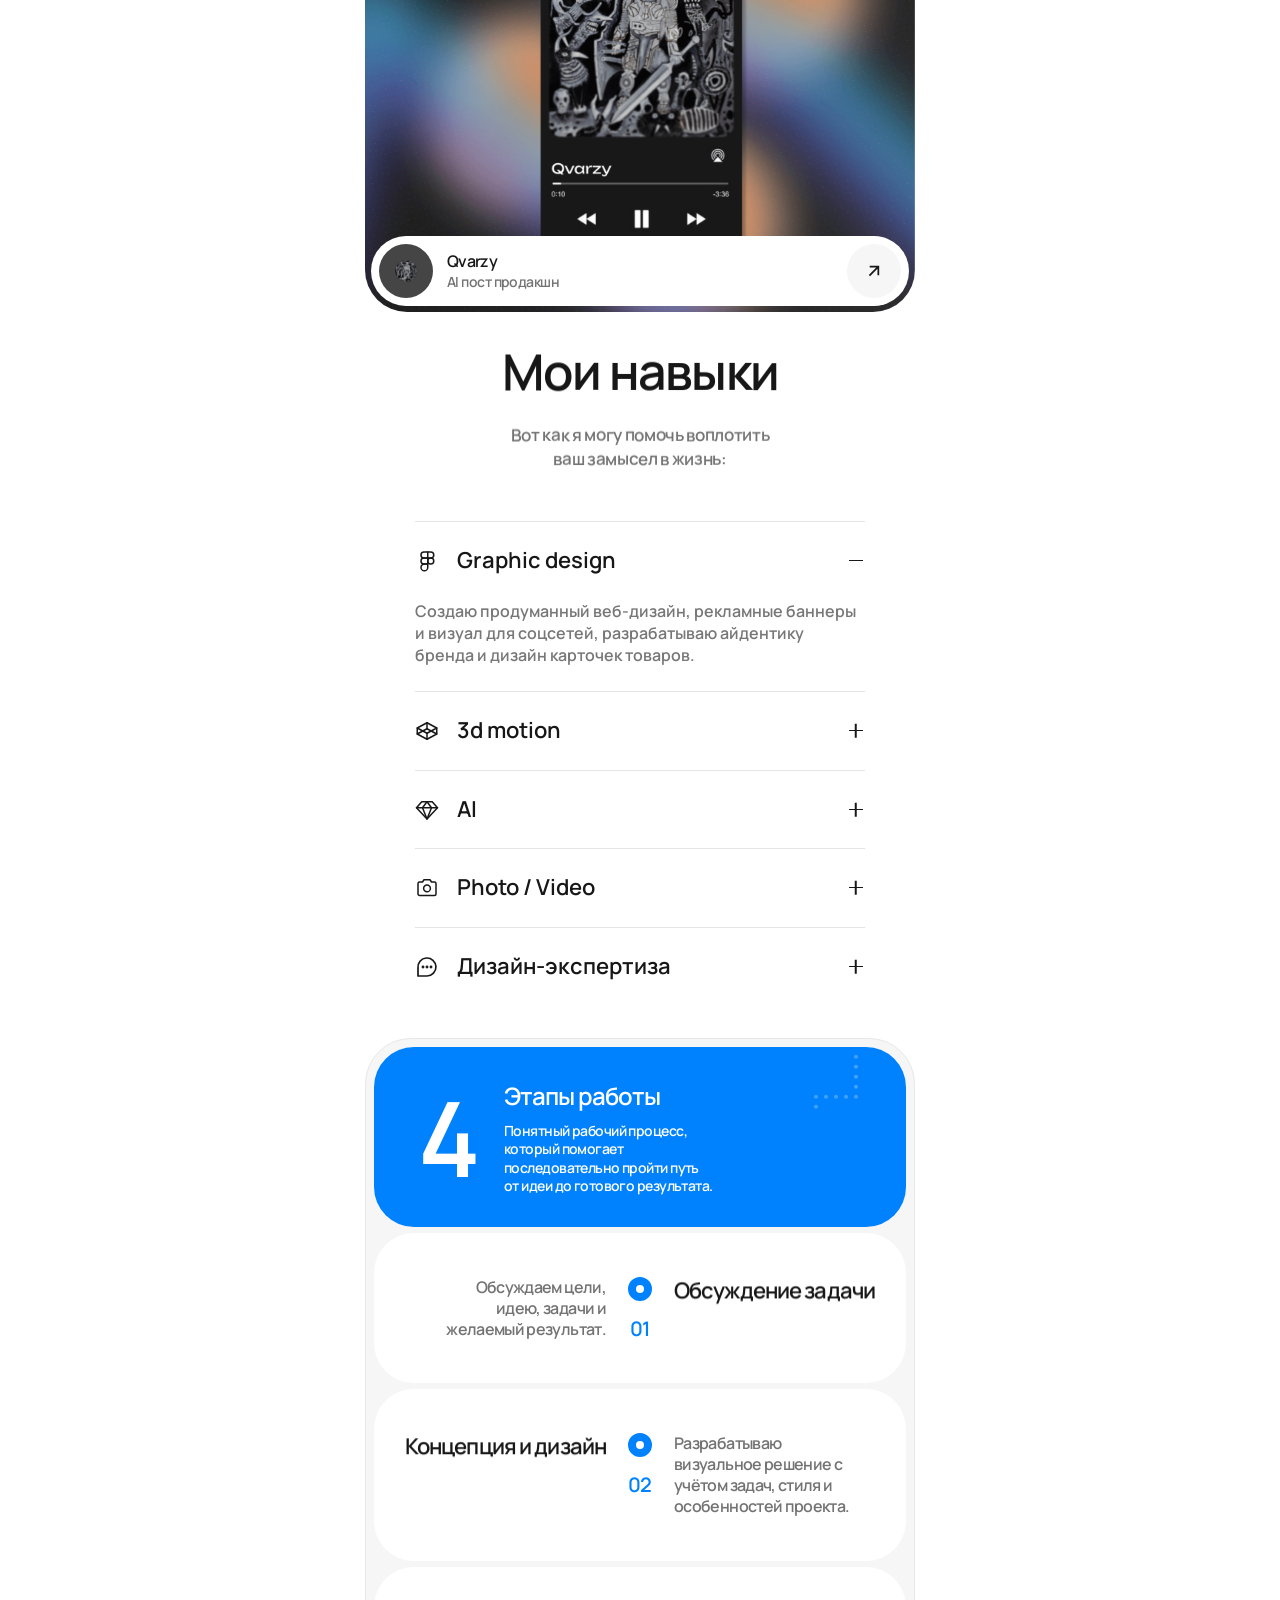
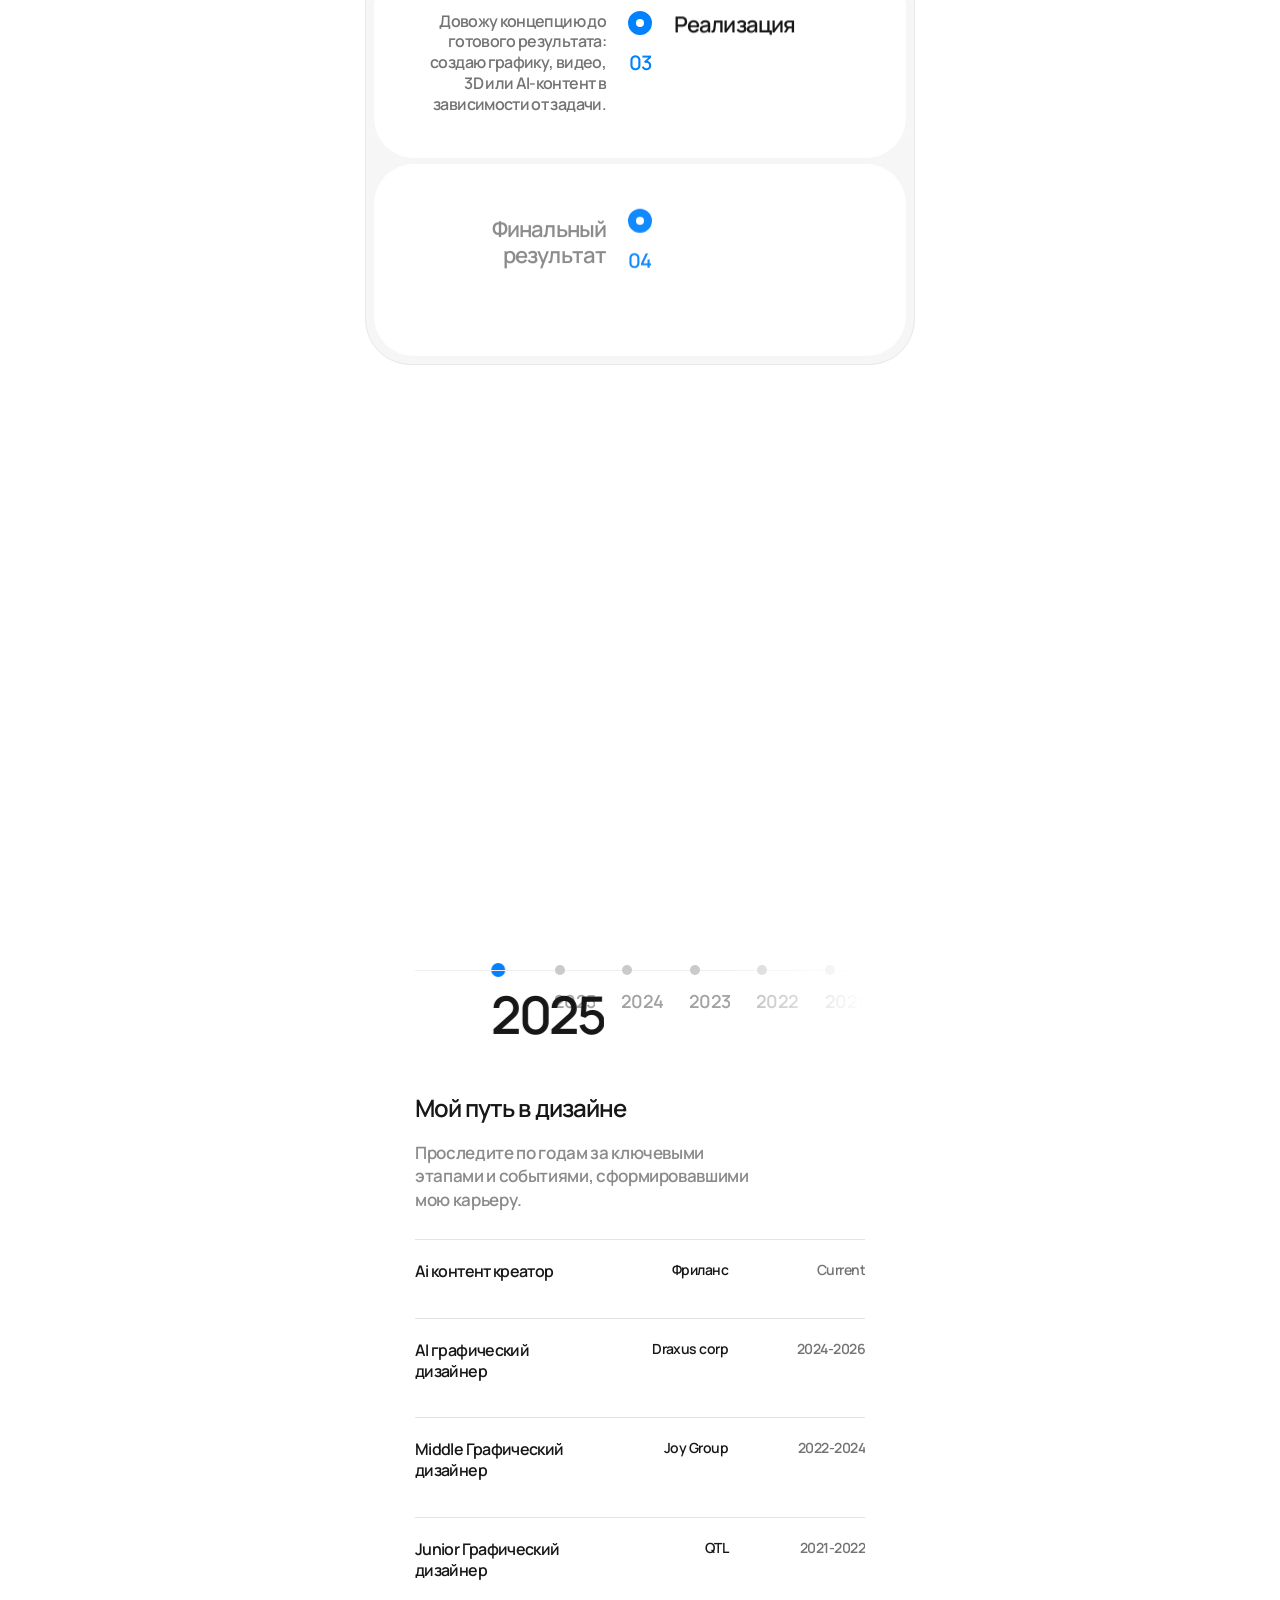
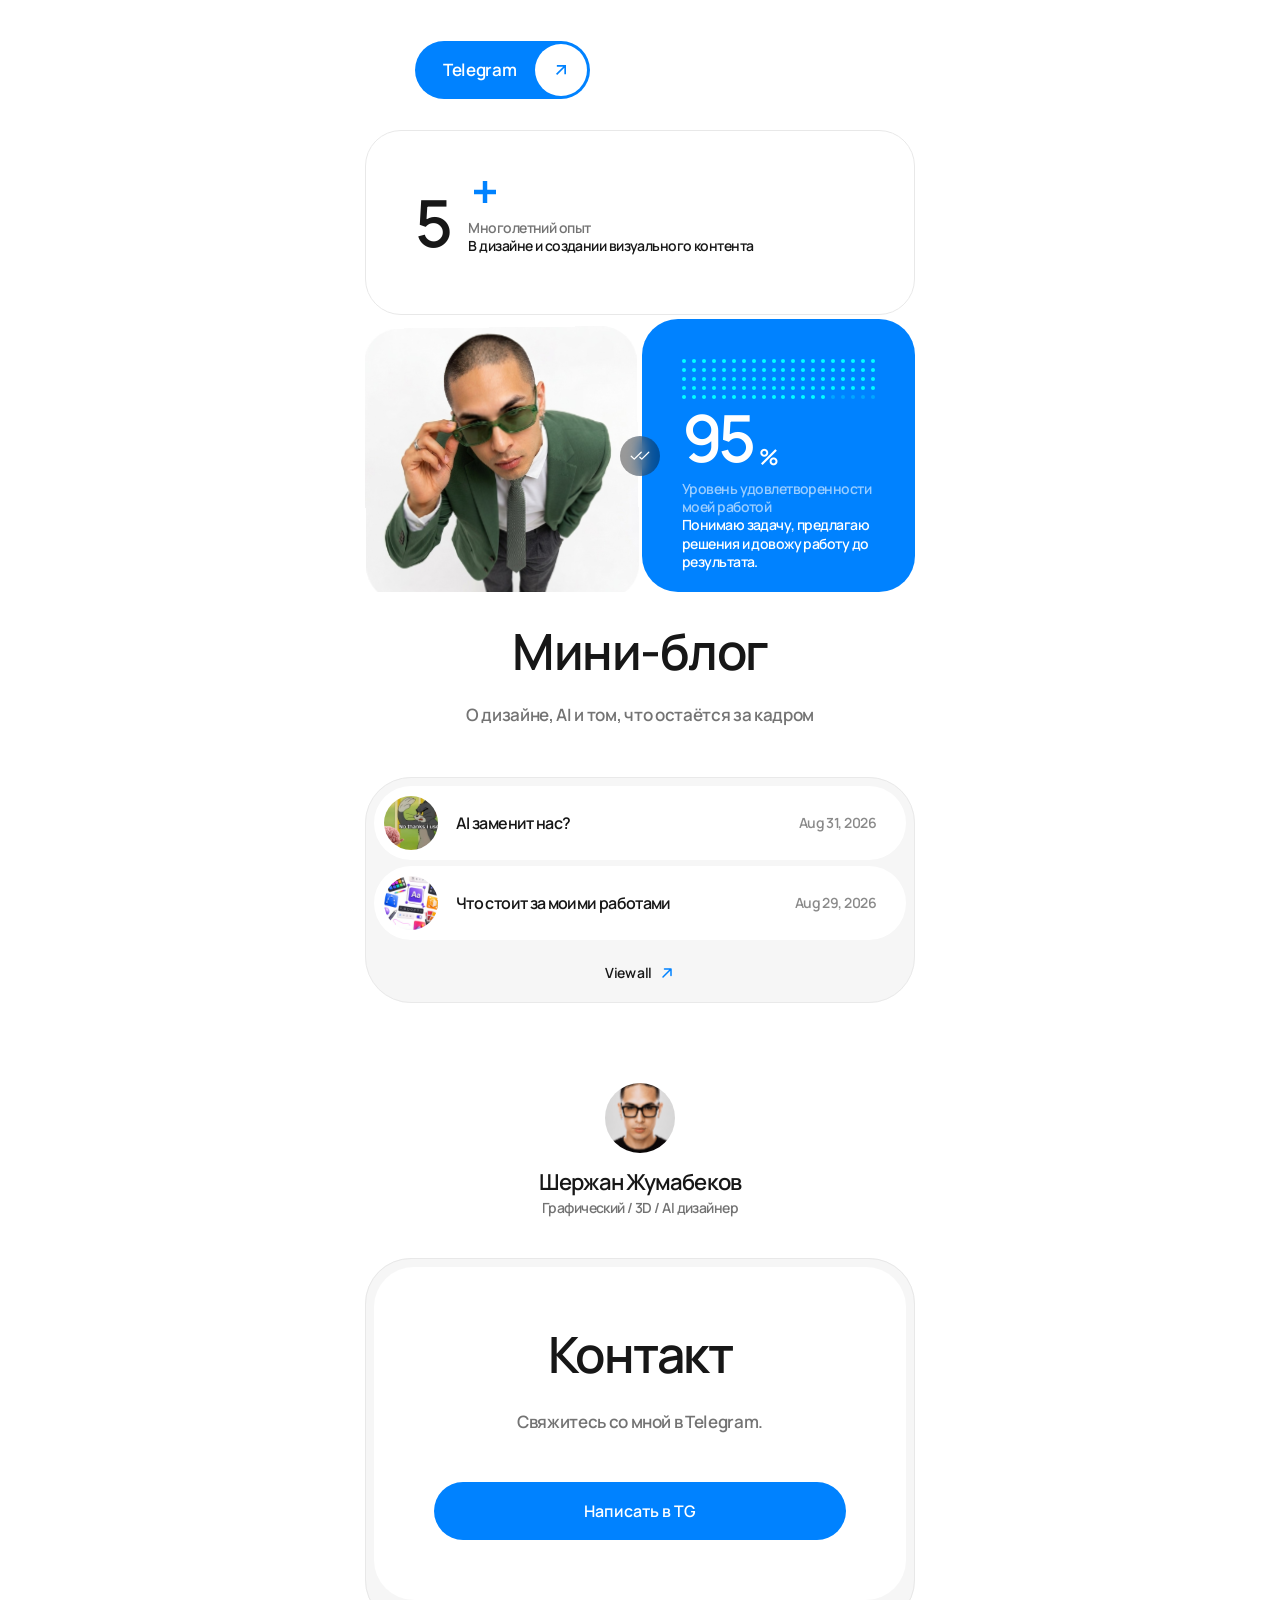
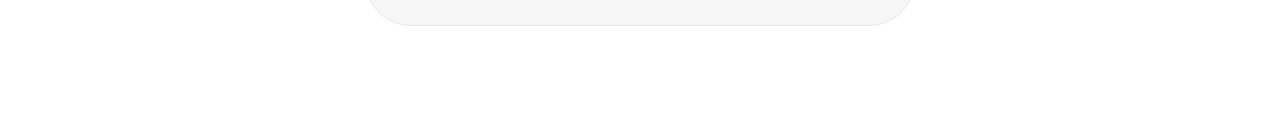
==== commit e0b810b6: "Allow indexing on production domain" ====
--- a/index.html
+++ b/index.html
@@ -227,7 +227,7 @@
 #__framer-editorbar.status_measuring {
     clip-path: unset;
 }
-</style><link rel="stylesheet" href="assets/migration.css?v=tools-sequence1"><meta name="robots" content="noindex, nofollow"><link rel="stylesheet" href="assets/motion.css?v=tools-sequence1"><script src="assets/gsap.min.js" defer></script><script src="assets/ScrollTrigger.min.js" defer></script><script src="assets/motion.js?v=tools-sequence1" defer></script></head>
+</style><link rel="stylesheet" href="assets/migration.css?v=tools-sequence1"><meta name="robots" content="index, follow"><link rel="stylesheet" href="assets/motion.css?v=tools-sequence1"><script src="assets/gsap.min.js" defer></script><script src="assets/ScrollTrigger.min.js" defer></script><script src="assets/motion.js?v=tools-sequence1" defer></script></head>
 <body>
 	
 	<!-- Start of bodyStart -->
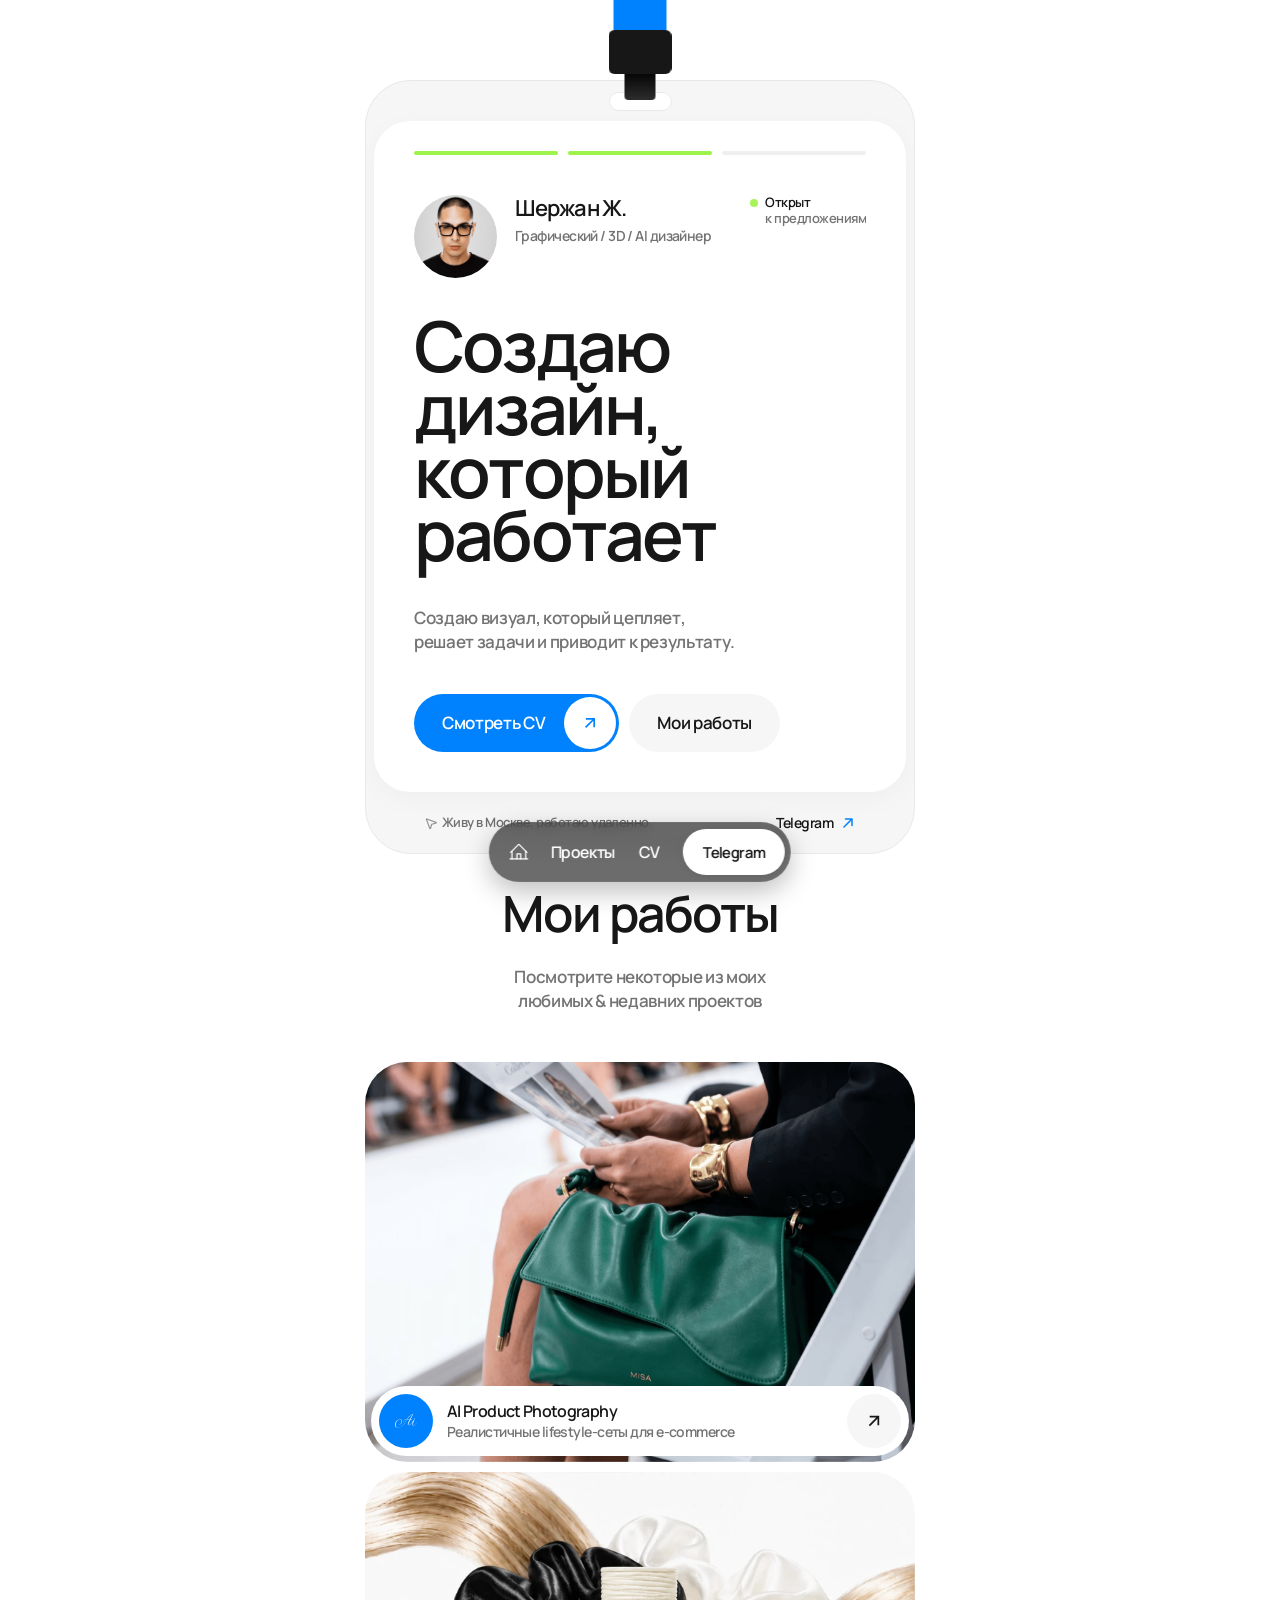
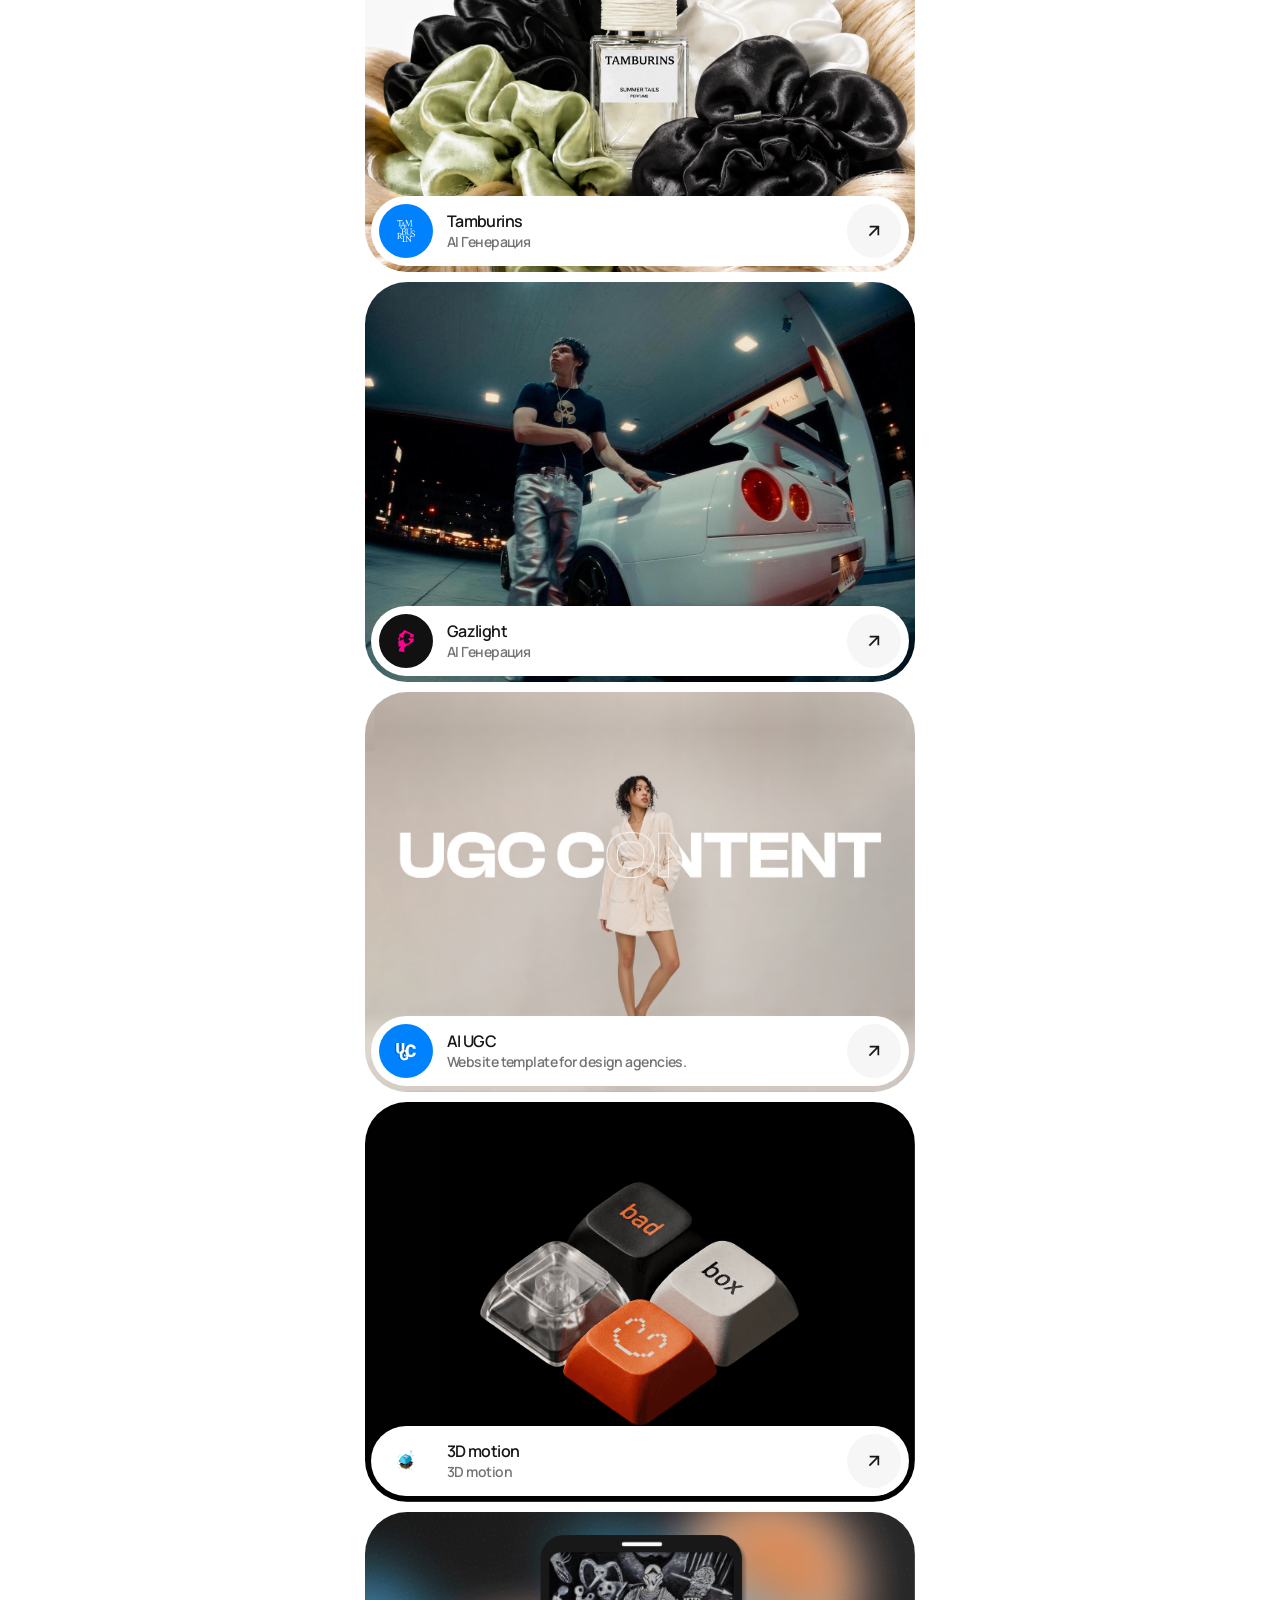
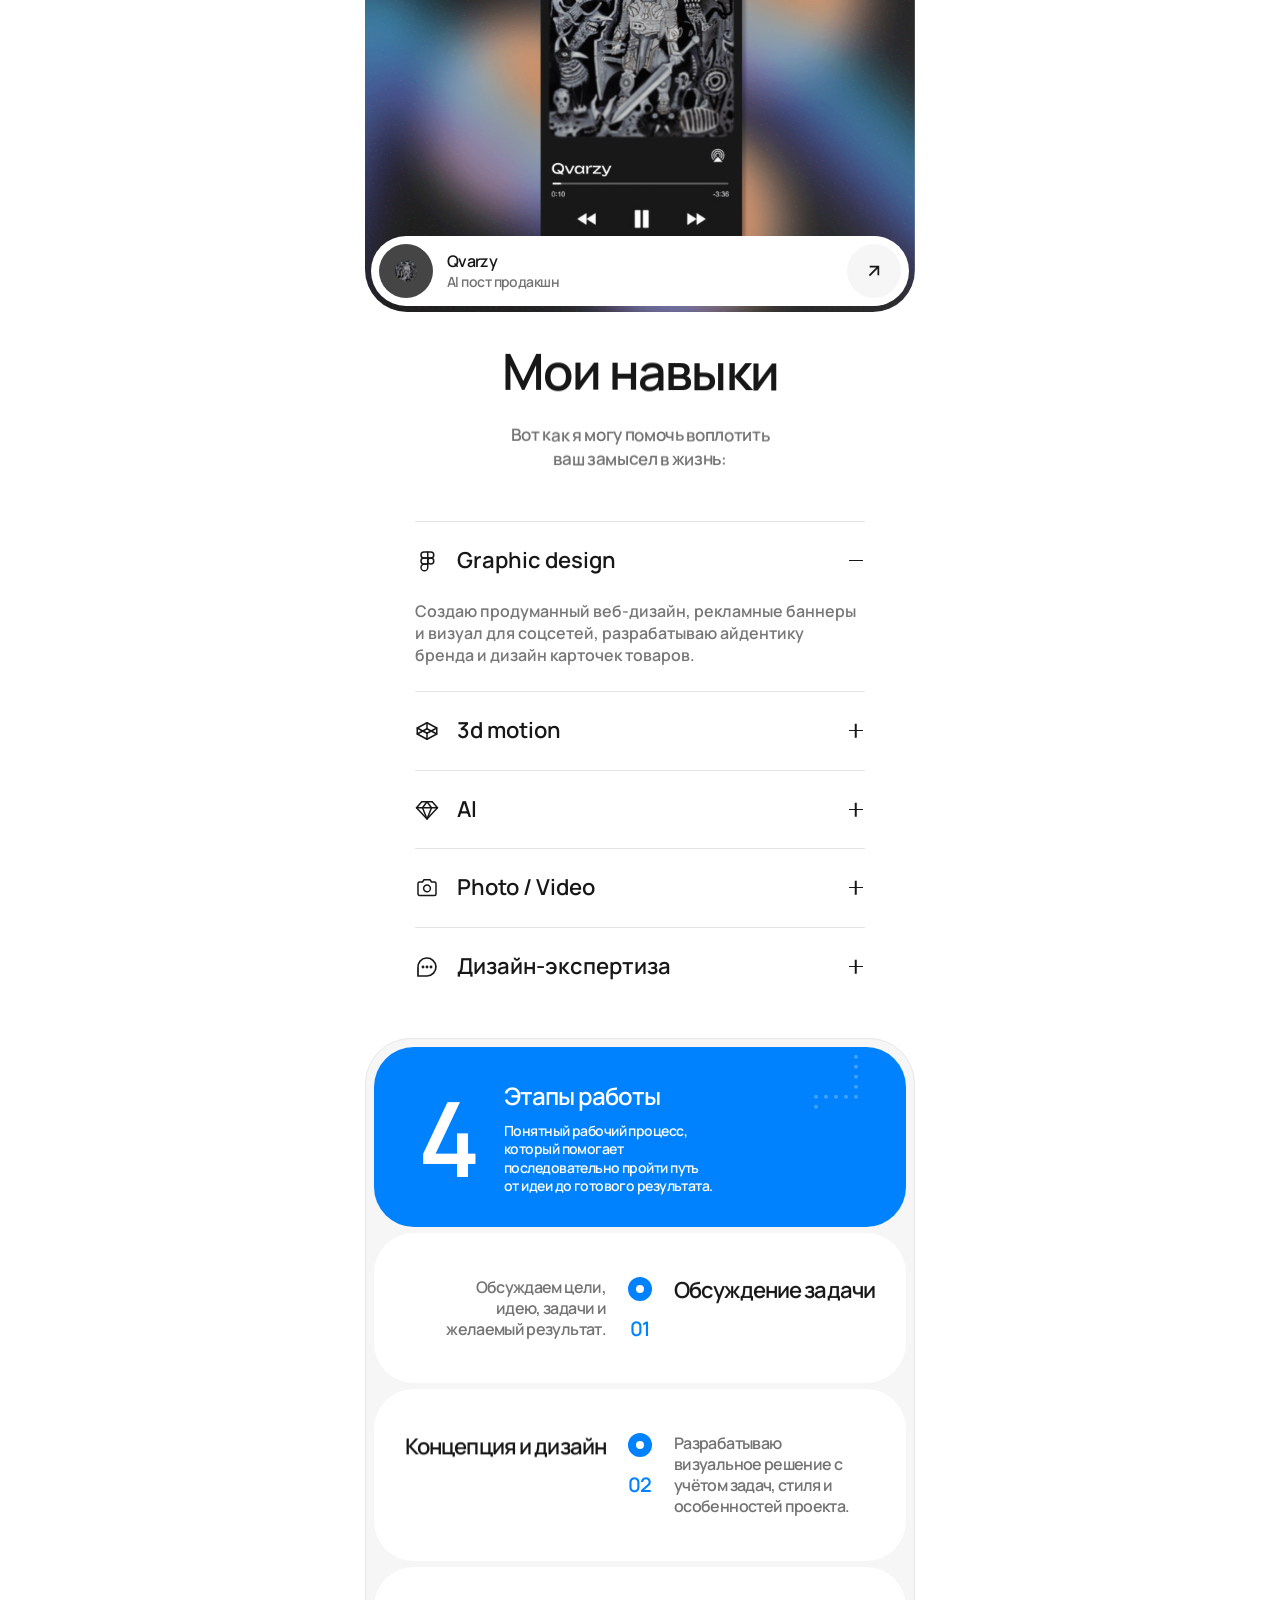
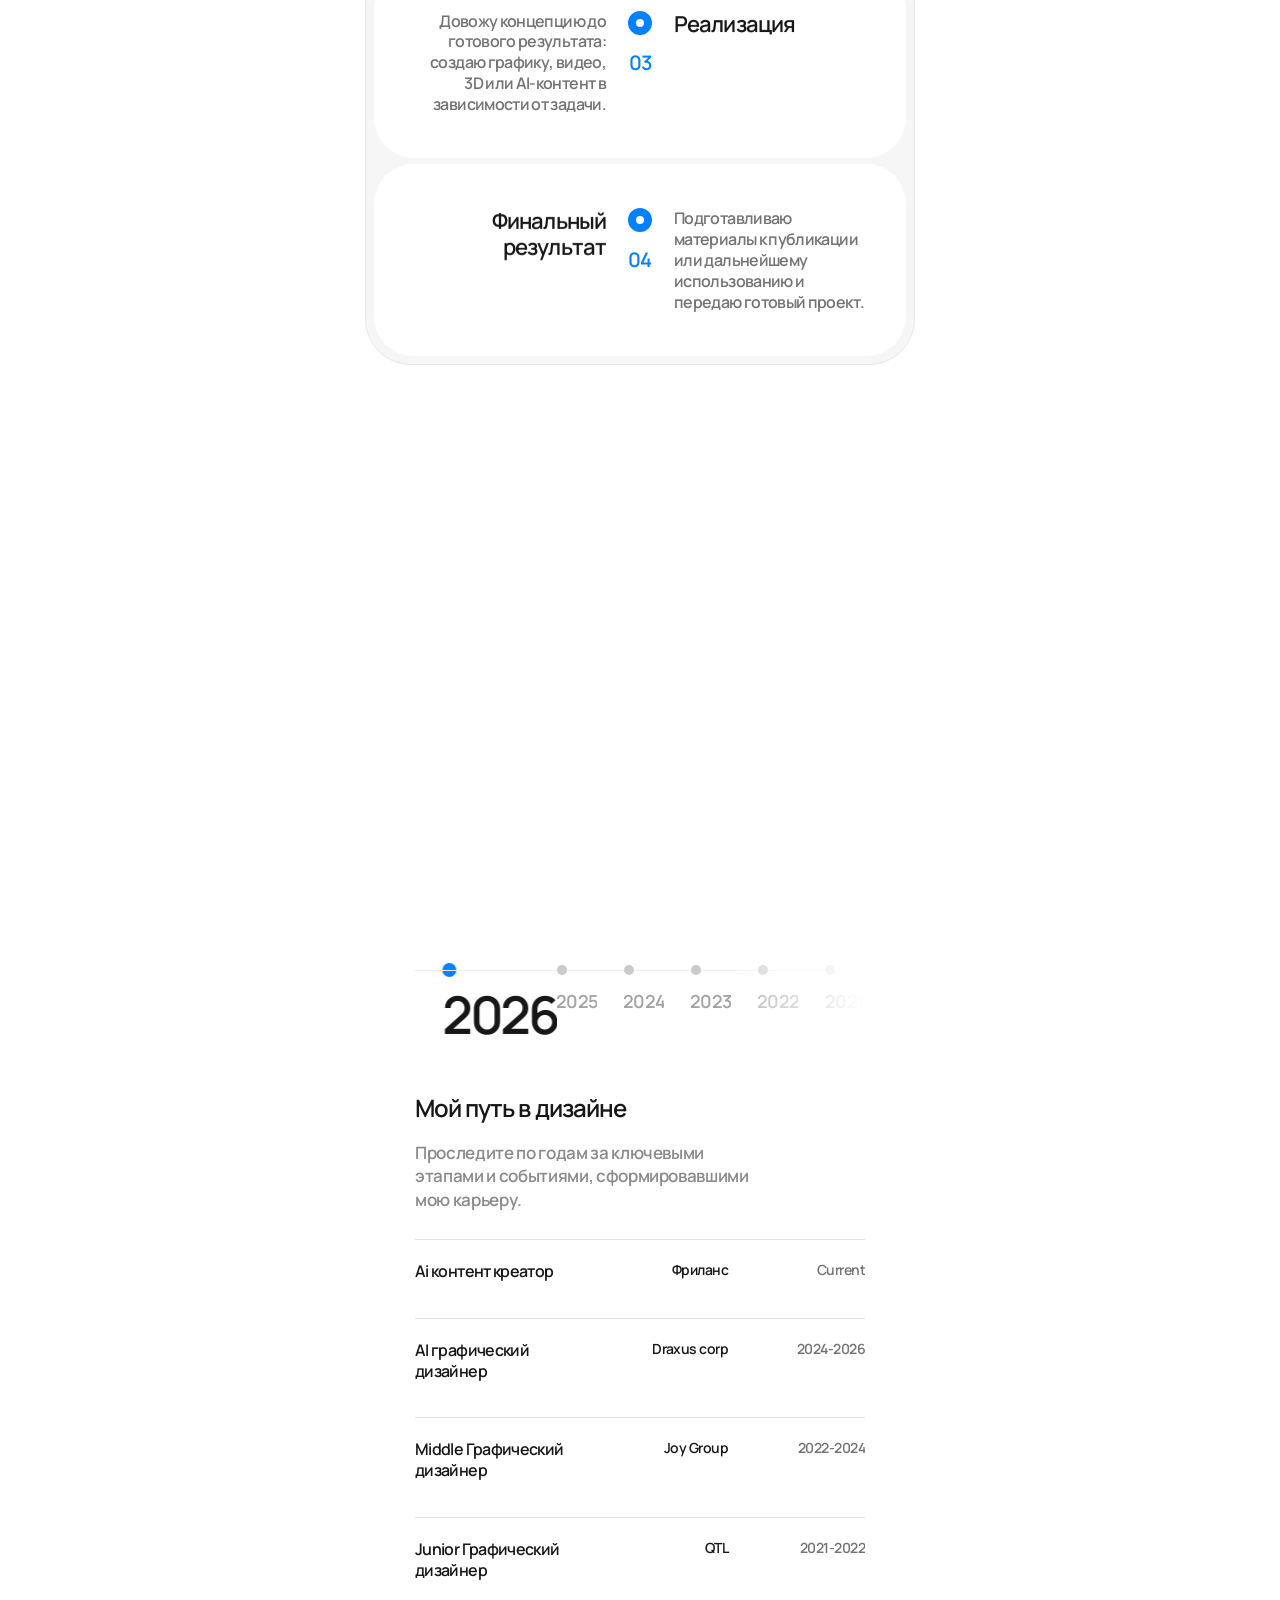
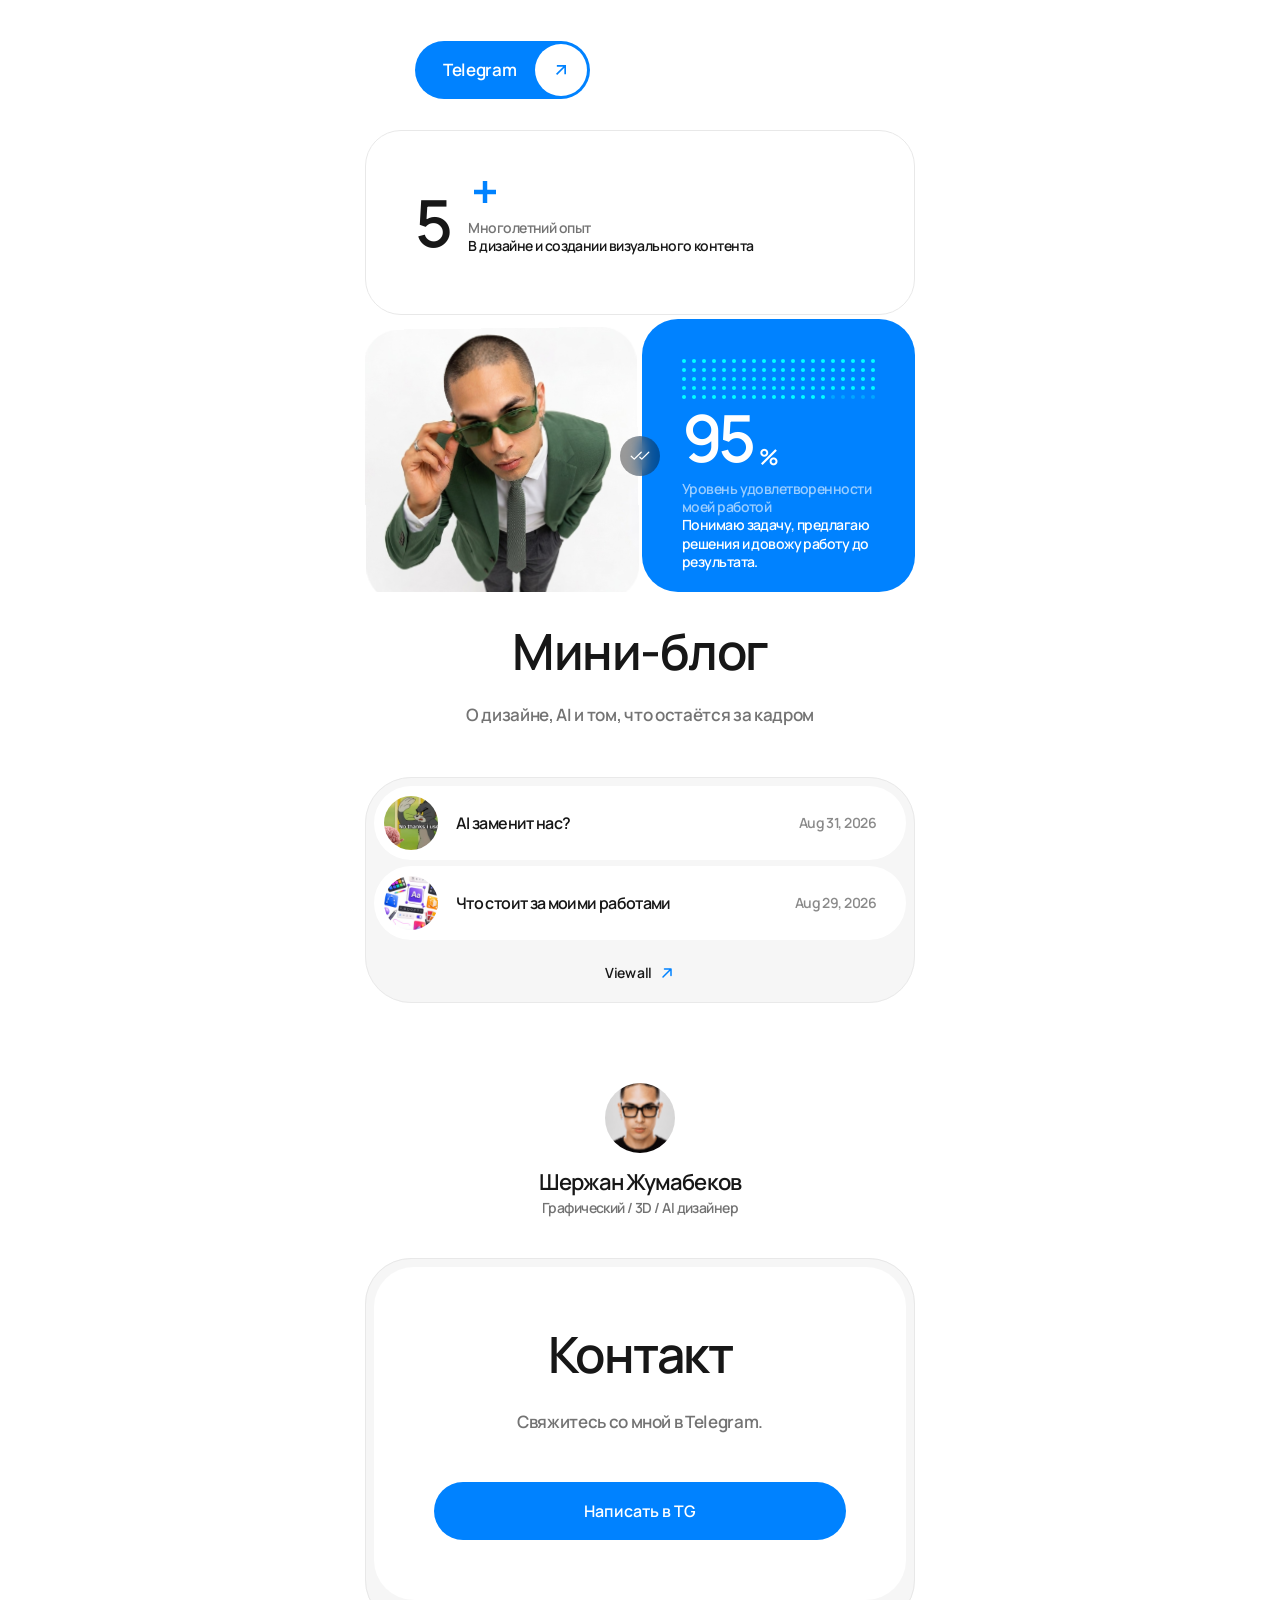
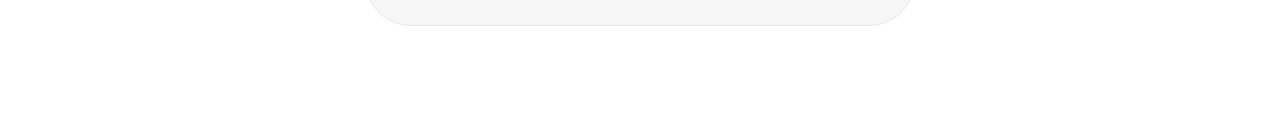
==== commit 087113e3: "Reveal project content progressively on scroll" ====
--- a/index.html
+++ b/index.html
@@ -227,7 +227,7 @@
 #__framer-editorbar.status_measuring {
     clip-path: unset;
 }
-</style><link rel="stylesheet" href="assets/migration.css?v=tools-sequence1"><meta name="robots" content="index, follow"><link rel="stylesheet" href="assets/motion.css?v=tools-sequence1"><script src="assets/gsap.min.js" defer></script><script src="assets/ScrollTrigger.min.js" defer></script><script src="assets/motion.js?v=tools-sequence1" defer></script></head>
+</style><link rel="stylesheet" href="assets/migration.css?v=project-reveal1"><meta name="robots" content="index, follow"><link rel="stylesheet" href="assets/motion.css?v=project-reveal1"><script src="assets/gsap.min.js" defer></script><script src="assets/ScrollTrigger.min.js" defer></script><script src="assets/motion.js?v=project-reveal1" defer></script></head>
 <body>
 	
 	<!-- Start of bodyStart -->
